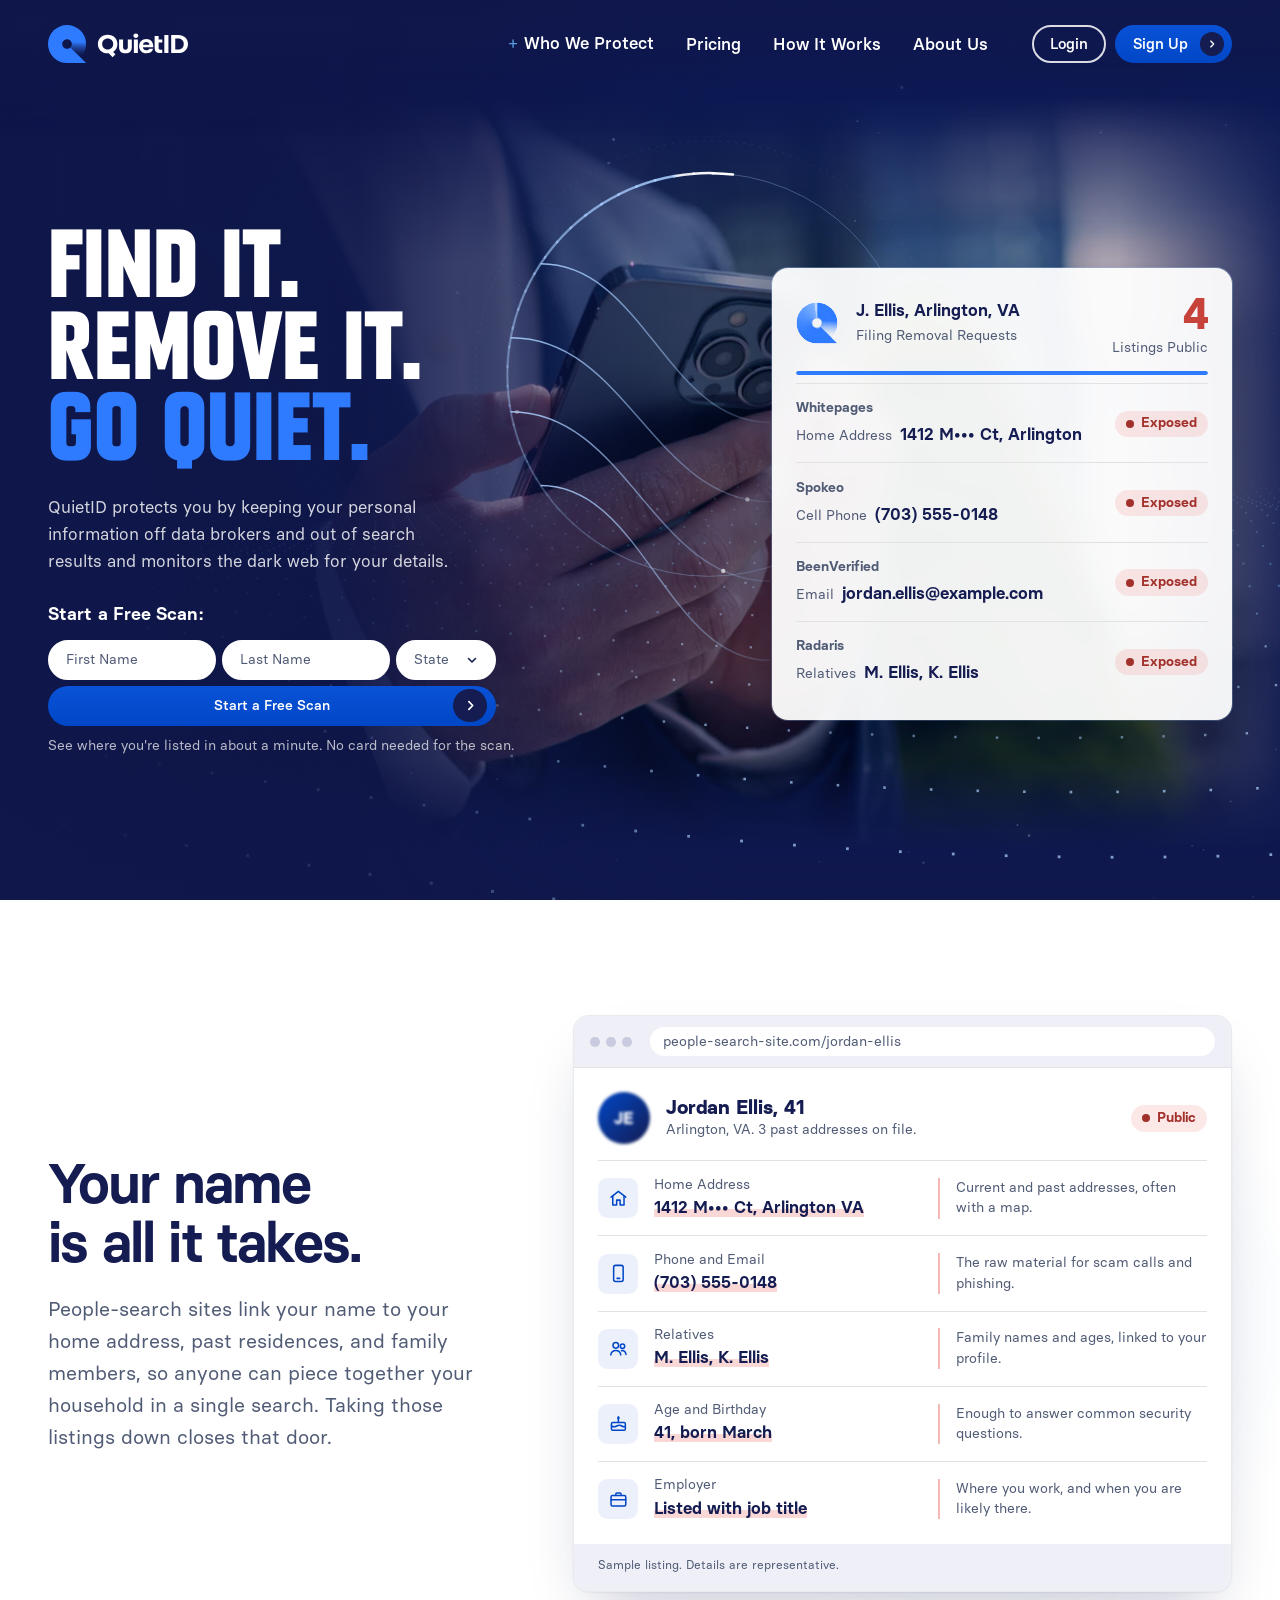
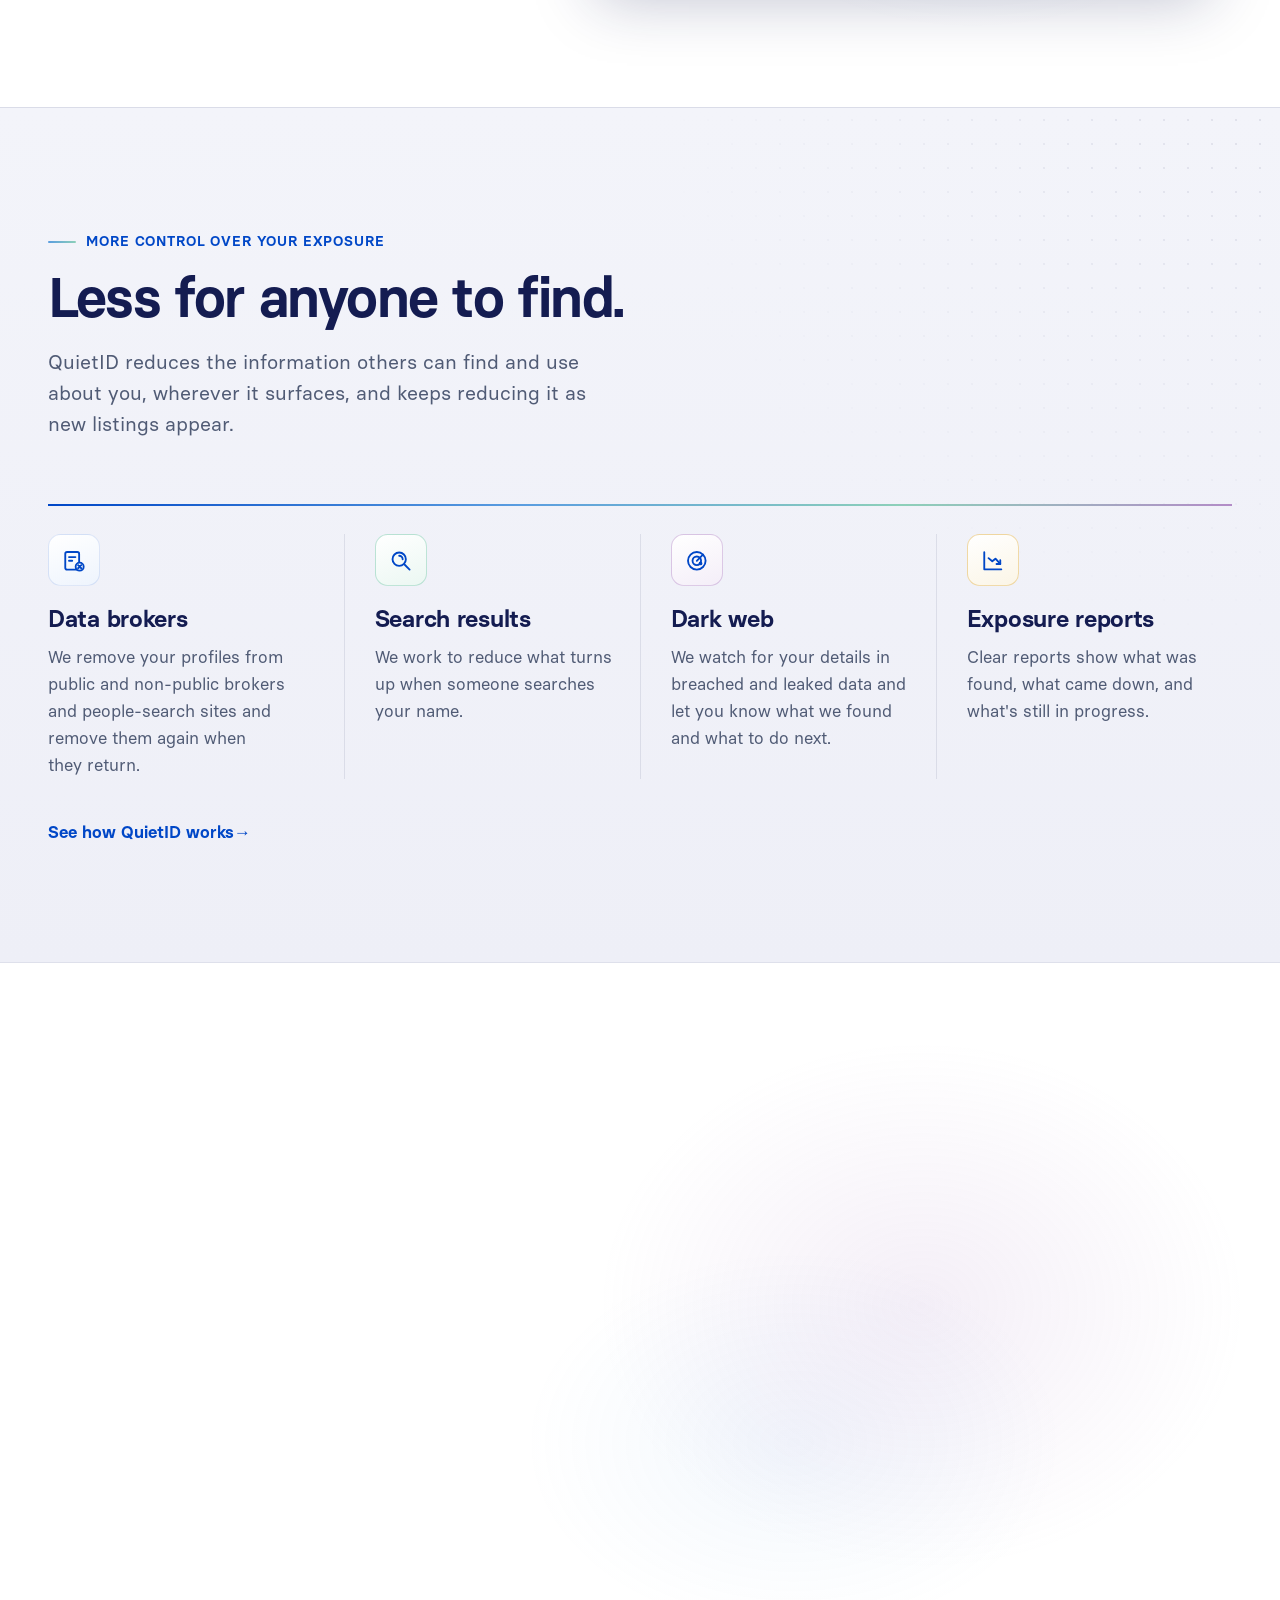
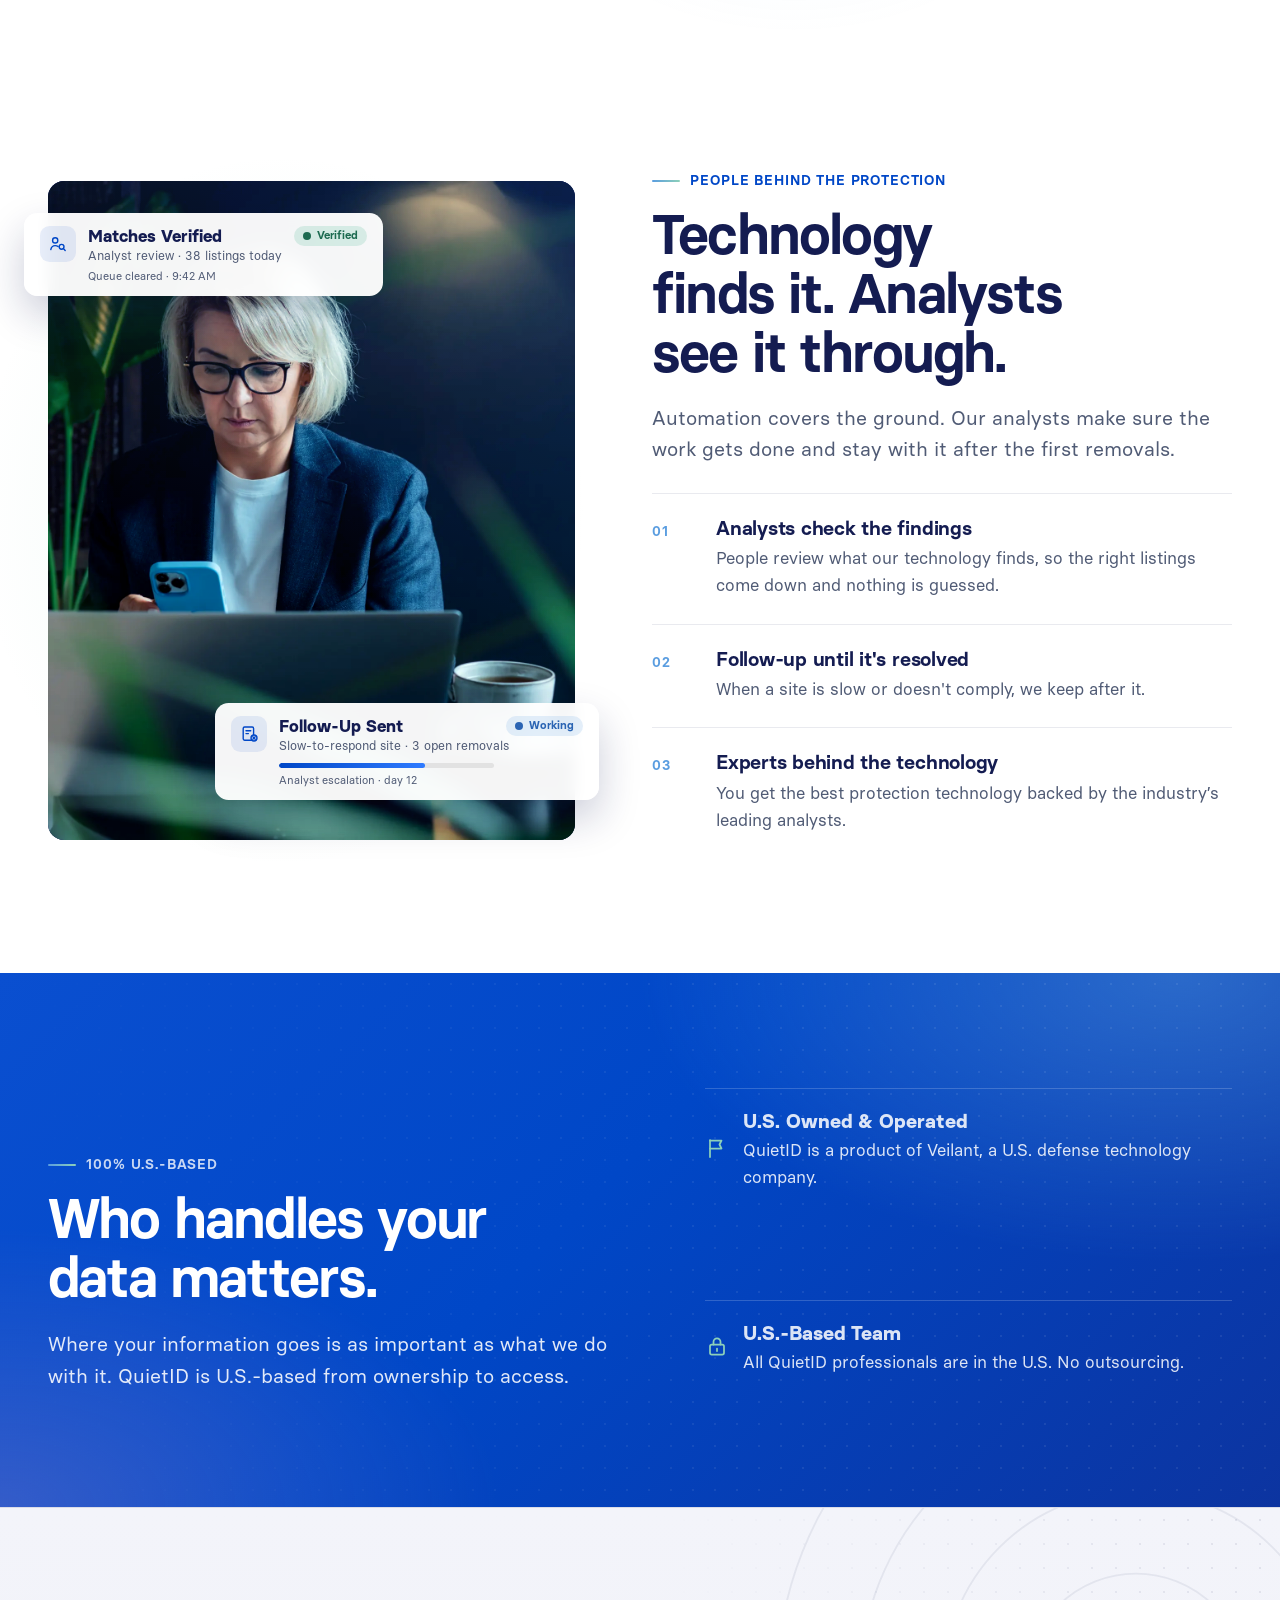
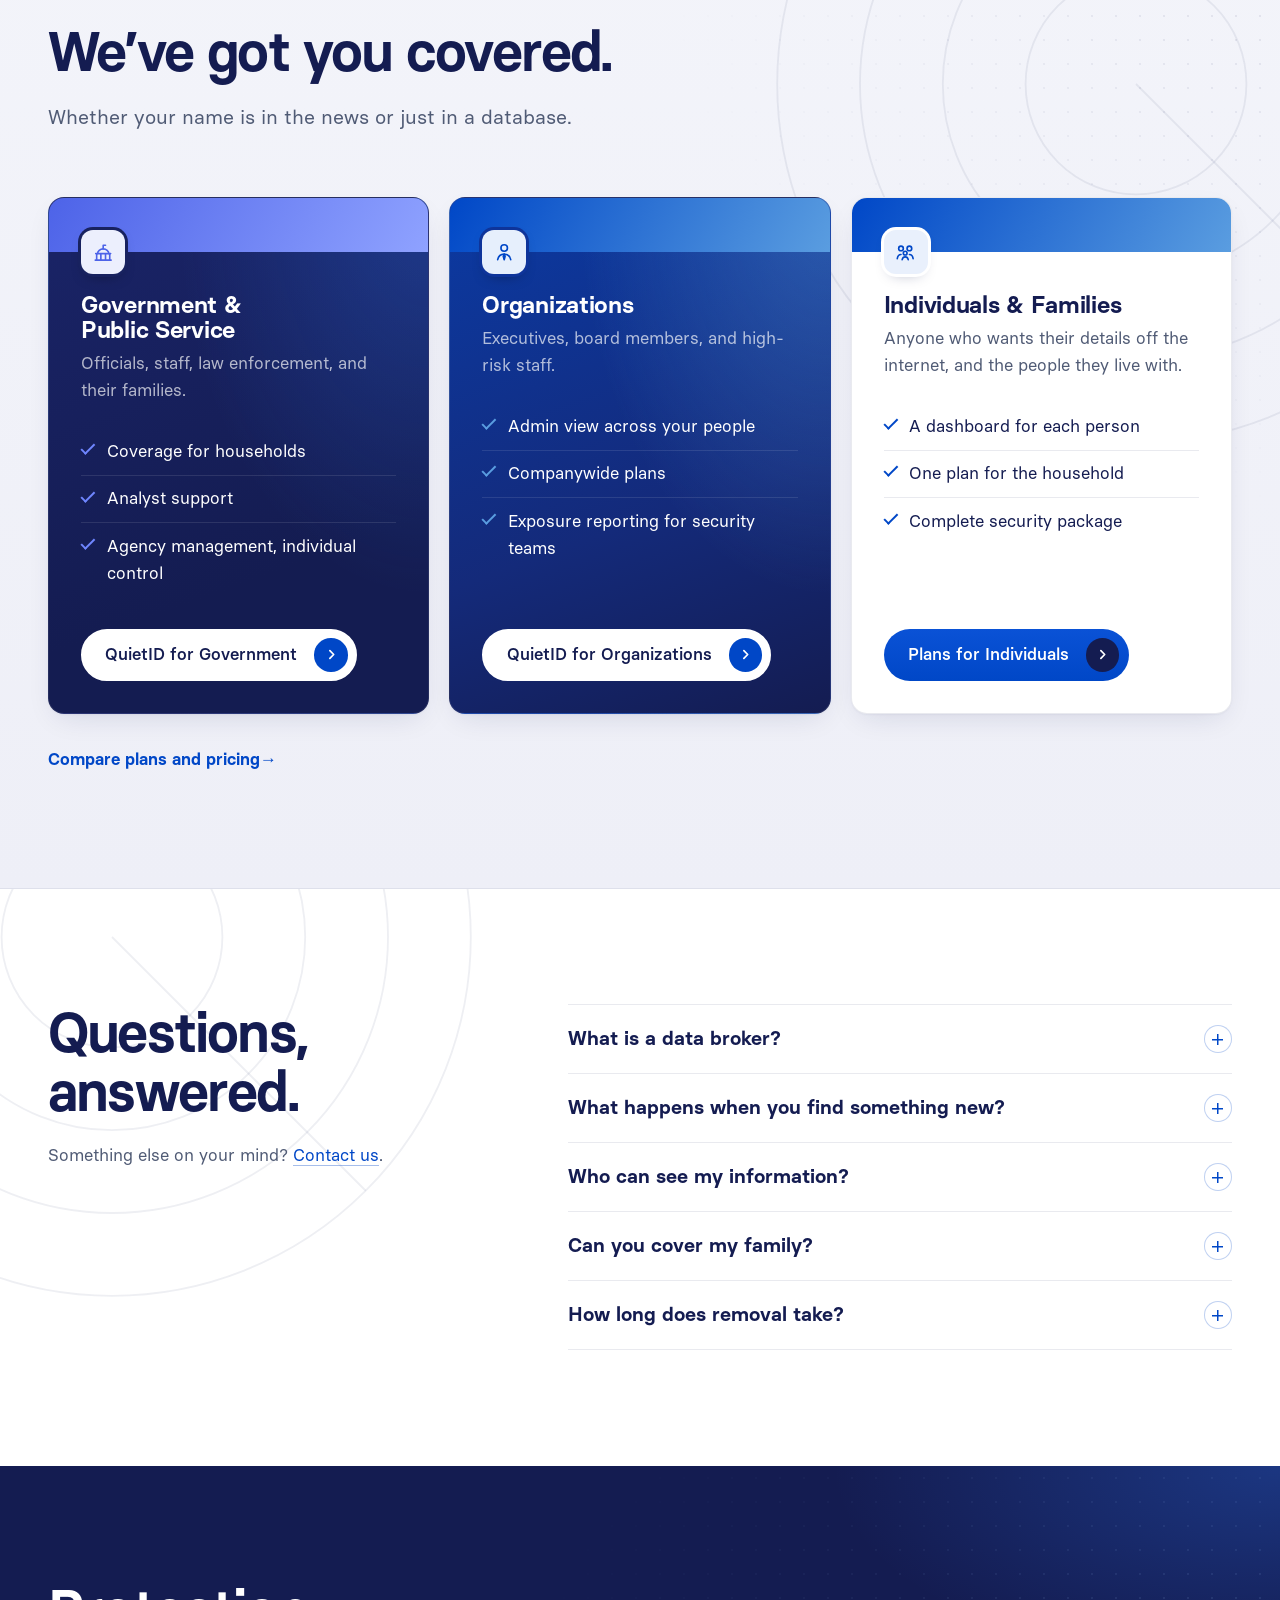
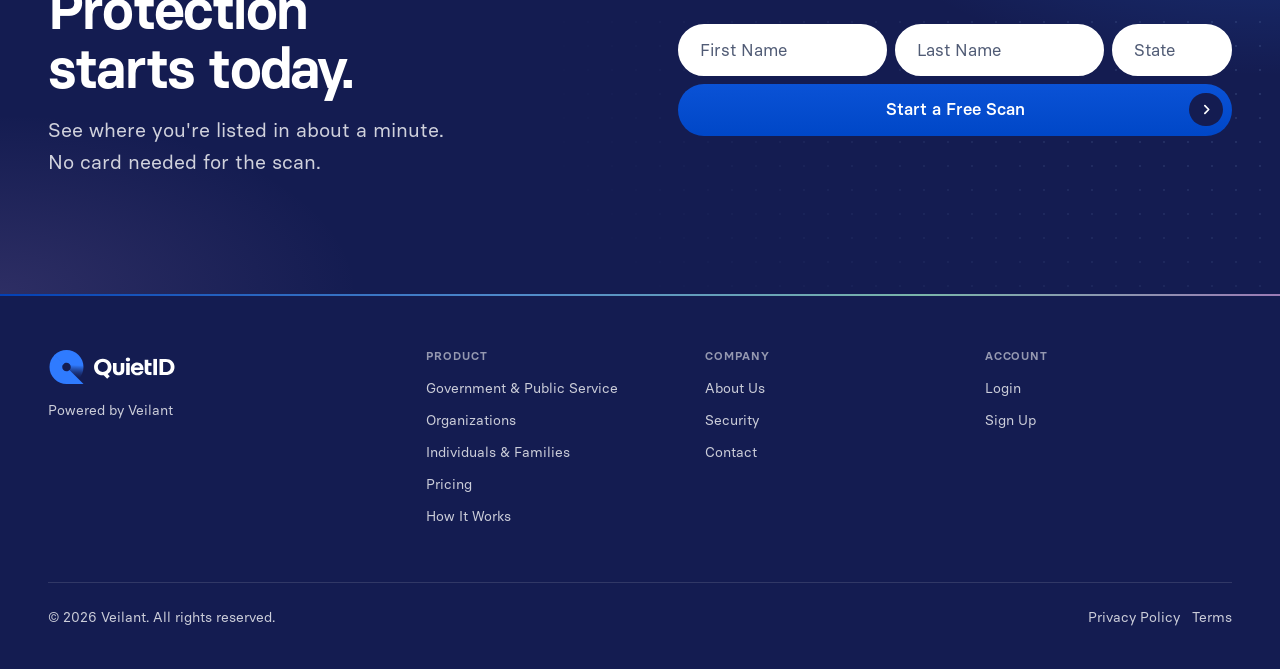
==== index.html @ d636c42d "Mask sample street address so it can't match a real one Co-Authored-By: Claude Opus 5.5 <noreply@ant" ====
<!doctype html>
<html lang="en">
<head>
  <meta charset="utf-8">
  <script>document.documentElement.classList.add("qid-js")</script>
  <meta name="viewport" content="width=device-width, initial-scale=1">
  <title>QuietID — Find it. Remove it. Go quiet.</title>
  <meta name="description" content="QuietID protects government, high-risk personnel, individuals, and families: automated technology supported by human analysts removes personal data from brokers and search results and monitors the dark web. 100% U.S.-based data, personnel, and ownership, built by Veilant.">
  <link rel="icon" href="assets/img/favicon.ico" sizes="any">
  <link rel="icon" href="assets/img/favicon.svg" type="image/svg+xml">
  <link rel="apple-touch-icon" href="assets/img/apple-touch-icon.png">
  <link rel="manifest" href="site.webmanifest">
  <link rel="stylesheet" href="assets/css/quietid.css">
</head>
<body>
<a class="qid-skip" href="#main">Skip to content</a>
<svg xmlns="http://www.w3.org/2000/svg" style="display:none"><symbol id="i-home" viewBox="0 0 24 24" fill="none" stroke="currentColor" stroke-width="1.75" stroke-linecap="round" stroke-linejoin="round"><path d="M3.5 10.5 12 4l8.5 6.5"/><path d="M5.5 9v10.5h4.5v-5.5h4v5.5h4.5V9"/></symbol><symbol id="i-phone" viewBox="0 0 24 24" fill="none" stroke="currentColor" stroke-width="1.75" stroke-linecap="round" stroke-linejoin="round"><rect x="6.5" y="2.75" width="11" height="18.5" rx="2.25"/><path d="M10.5 17.75h3"/></symbol><symbol id="i-people" viewBox="0 0 24 24" fill="none" stroke="currentColor" stroke-width="1.75" stroke-linecap="round" stroke-linejoin="round"><circle cx="9" cy="8.5" r="3.25"/><path d="M3.25 19.5c.6-3.3 2.9-5 5.75-5s5.15 1.7 5.75 5"/><circle cx="16.75" cy="9.5" r="2.5"/><path d="M15.5 14.6c2.6-.3 4.6 1.2 5.25 4.4"/></symbol><symbol id="i-cake" viewBox="0 0 24 24" fill="none" stroke="currentColor" stroke-width="1.75" stroke-linecap="round" stroke-linejoin="round"><rect x="4" y="11" width="16" height="9" rx="1.5"/><path d="M4 15c2 1.3 4 1.3 6 0s4-1.3 6 0 3 1 4 .5"/><path d="M12 11V8"/><path d="M12 4.5c.9.9.9 2 0 2.9-.9-.9-.9-2 0-2.9Z"/></symbol><symbol id="i-brief" viewBox="0 0 24 24" fill="none" stroke="currentColor" stroke-width="1.75" stroke-linecap="round" stroke-linejoin="round"><rect x="3.5" y="7.5" width="17" height="12" rx="1.75"/><path d="M9 7.5V5.75c0-.7.55-1.25 1.25-1.25h3.5c.7 0 1.25.55 1.25 1.25V7.5"/><path d="M3.5 12.5h17"/></symbol><symbol id="i-find" viewBox="0 0 24 24" fill="none" stroke="currentColor" stroke-width="1.75" stroke-linecap="round" stroke-linejoin="round"><circle cx="10.5" cy="10.5" r="6.25"/><path d="m15.25 15.25 5 5"/><path d="M10.5 7.25a3.25 3.25 0 0 1 3.25 3.25"/></symbol><symbol id="i-remove" viewBox="0 0 24 24" fill="none" stroke="currentColor" stroke-width="1.75" stroke-linecap="round" stroke-linejoin="round"><rect x="4" y="3.75" width="13" height="16.5" rx="1.75"/><path d="M7.5 8.5h6M7.5 12h3"/><circle cx="17.5" cy="17.5" r="3.75" fill="var(--qid-icon-bg, #fff)"/><path d="m16 16 3 3m0-3-3 3"/></symbol><symbol id="i-monitor" viewBox="0 0 24 24" fill="none" stroke="currentColor" stroke-width="1.75" stroke-linecap="round" stroke-linejoin="round"><path d="M2.75 12S6 5.75 12 5.75 21.25 12 21.25 12 18 18.25 12 18.25 2.75 12 2.75 12Z"/><circle cx="12" cy="12" r="3"/></symbol><symbol id="i-report" viewBox="0 0 24 24" fill="none" stroke="currentColor" stroke-width="1.75" stroke-linecap="round" stroke-linejoin="round"><path d="M4 4v16h16"/><path d="M8 9.5l3.5 3 3-2.5 4.5 5"/><path d="M15.5 15h3.5v-3.5"/></symbol><symbol id="i-exec" viewBox="0 0 24 24" fill="none" stroke="currentColor" stroke-width="1.75" stroke-linecap="round" stroke-linejoin="round"><circle cx="12" cy="7.5" r="3.5"/><path d="M5 20c.8-4 3.6-6 7-6s6.2 2 7 6"/><path d="m12 14 1 2.5-1 3.5-1-3.5z"/></symbol><symbol id="i-shield" viewBox="0 0 24 24" fill="none" stroke="currentColor" stroke-width="1.75" stroke-linecap="round" stroke-linejoin="round"><path d="M12 3.25 19 6v5.25c0 4.4-2.9 8-7 9.5-4.1-1.5-7-5.1-7-9.5V6z"/><path d="m9 12 2.25 2.25L15.25 10"/></symbol><symbol id="i-family" viewBox="0 0 24 24" fill="none" stroke="currentColor" stroke-width="1.75" stroke-linecap="round" stroke-linejoin="round"><circle cx="7.5" cy="8" r="2.5"/><circle cx="16.5" cy="8" r="2.5"/><circle cx="12" cy="13" r="2"/><path d="M3.5 19c.4-2.8 1.9-4.5 4-4.5M20.5 19c-.4-2.8-1.9-4.5-4-4.5M8.75 20c.4-1.9 1.6-3 3.25-3s2.85 1.1 3.25 3"/></symbol><symbol id="i-radar" viewBox="0 0 24 24" fill="none" stroke="currentColor" stroke-width="1.75" stroke-linecap="round" stroke-linejoin="round"><circle cx="12" cy="12" r="8.25"/><circle cx="12" cy="12" r="4"/><path d="M12 12 17.8 6.2"/><circle cx="15.5" cy="14.5" r=".9" fill="currentColor"/></symbol><symbol id="i-lock" viewBox="0 0 24 24" fill="none" stroke="currentColor" stroke-width="1.75" stroke-linecap="round" stroke-linejoin="round"><rect x="5" y="10.5" width="14" height="10" rx="1.75"/><path d="M8.5 10.5V7.75a3.5 3.5 0 0 1 7 0v2.75"/><path d="M12 14.5v2.5"/></symbol><symbol id="i-building" viewBox="0 0 24 24" fill="none" stroke="currentColor" stroke-width="1.75" stroke-linecap="round" stroke-linejoin="round"><path d="M4.5 20.5V5.25c0-.7.55-1.25 1.25-1.25h7.5c.7 0 1.25.55 1.25 1.25V20.5"/><path d="M14.5 9.5h3.75c.7 0 1.25.55 1.25 1.25v9.75"/><path d="M3 20.5h18M8 8h3M8 11.5h3M8 15h3"/></symbol><symbol id="i-flag" viewBox="0 0 24 24" fill="none" stroke="currentColor" stroke-width="1.75" stroke-linecap="round" stroke-linejoin="round"><path d="M5 21V4"/><path d="M5 4.5h11.5l-2 4 2 4H5"/></symbol><symbol id="i-capitol" viewBox="0 0 24 24" fill="none" stroke="currentColor" stroke-width="1.75" stroke-linecap="round" stroke-linejoin="round"><path d="M3.5 20.5h17M5 20.5v-7M9.5 20.5v-7M14.5 20.5v-7M19 20.5v-7M4 13.5h16"/><path d="M6 13.5a6 5 0 0 1 12 0"/><path d="M12 8.5V4.5M12 4.5h2.5"/></symbol><symbol id="i-analyst" viewBox="0 0 24 24" fill="none" stroke="currentColor" stroke-width="1.75" stroke-linecap="round" stroke-linejoin="round"><circle cx="9" cy="8" r="3.25"/><path d="M3.5 19.5c.6-3.3 2.8-5 5.5-5 1.4 0 2.6.4 3.6 1.2"/><circle cx="17" cy="16" r="3"/><path d="m19.2 18.2 2.3 2.3"/></symbol></svg>

<header class="qid-header qid-header--overlay" data-menu="closed">
  <div class="qid-wrap qid-header__bar">
    <a class="qid-header__logo" href="index.html" aria-label="QuietID home">
      <img src="assets/img/QuietID_Logo_BlueWhite_Web.svg" alt="QuietID" width="136" height="37">
    </a>
    <button class="qid-menu-toggle" type="button" aria-expanded="false" aria-controls="qid-nav">
      <span></span><span></span><span></span><span class="qid-visually-hidden">Menu</span>
    </button>
    <nav class="qid-nav" id="qid-nav" aria-label="Main">
      <div class="qid-nav__group" data-open="false">
        <button class="qid-nav__parent" type="button" aria-expanded="false" aria-controls="qid-plans-menu">Who We Protect</button>
        <ul class="qid-nav__menu" id="qid-plans-menu">
          <li><a href="government.html">Government &amp; Public Service</a></li>
          <li><a href="plans-enterprise.html">Organizations</a></li>
          <li><a href="plans-individuals.html">Individuals &amp; Families</a></li>
        </ul>
      </div>
      <a href="pricing.html">Pricing</a>
      <a href="how-it-works.html">How It Works</a>
      <a href="about.html">About Us</a>
    </nav>
    <div class="qid-header__actions">
      <a class="qid-btn qid-btn--ghost" href="login.html">Login</a>
      <a class="qid-btn qid-btn--primary" href="pricing.html">Sign Up</a>
    </div>
  </div>
</header>

<main id="main">

  <!-- HERO -->
  <section class="qid-hero qid-hero--video" aria-labelledby="hero-title">
    <div class="qid-hero__media" aria-hidden="true">
      <video data-hero-video autoplay muted playsinline preload="auto" poster="assets/video/hero-man-poster.jpg">
        <source src="assets/video/hero-man.webm" type="video/webm">
        <source src="assets/video/hero-man.mp4" type="video/mp4">
      </video>
    </div>
    <svg class="qid-hero__beam" data-hero-beam aria-hidden="true" focusable="false">
      <defs>
        <linearGradient id="qid-link-grad" gradientUnits="objectBoundingBox" x1="0" y1="0" x2="1" y2="0">
          <stop offset="0" stop-color="#a9cfff" stop-opacity=".9"/>
          <stop offset="1" stop-color="#a9cfff" stop-opacity=".15"/>
        </linearGradient>
      </defs>
      <g data-beam-links></g>
      <circle class="qid-orbit__track" data-orbit-track r="0"/>
      <circle class="qid-orbit__track qid-orbit__track--outer" data-orbit-outer r="0"/>
      <g data-orbit-arc></g>
      <g data-beam-packets></g>
    </svg>
    <div class="qid-wrap qid-hero__grid">
      <div class="qid-hero__copy">
        <h1 id="hero-title"><span>Find it.</span> <span>Remove it.</span> <span class="qid-hero__quiet">Go quiet.</span></h1>
        <p class="qid-hero__lede">QuietID protects you by keeping your personal information off data brokers and out of search results and monitors the dark web for your&nbsp;details.</p>

        <form class="qid-scan" action="signup.html" method="get" aria-labelledby="hero-scan-label">
          <p class="qid-scan__label" id="hero-scan-label">Start a Free Scan:</p>
          <div class="qid-scan__fields">
            <label><span class="qid-visually-hidden">First Name</span><input name="first" autocomplete="given-name" placeholder="First Name" required></label>
            <label><span class="qid-visually-hidden">Last Name</span><input name="last" autocomplete="family-name" placeholder="Last Name" required></label>
            <label><span class="qid-visually-hidden">State</span>
              <select name="state" autocomplete="address-level1" required>
                <option value="">State</option>
                <option>AL</option><option>AK</option><option>AZ</option><option>AR</option><option>CA</option><option>CO</option><option>CT</option><option>DC</option><option>DE</option><option>FL</option><option>GA</option><option>HI</option><option>ID</option><option>IL</option><option>IN</option><option>IA</option><option>KS</option><option>KY</option><option>LA</option><option>ME</option><option>MD</option><option>MA</option><option>MI</option><option>MN</option><option>MS</option><option>MO</option><option>MT</option><option>NE</option><option>NV</option><option>NH</option><option>NJ</option><option>NM</option><option>NY</option><option>NC</option><option>ND</option><option>OH</option><option>OK</option><option>OR</option><option>PA</option><option>RI</option><option>SC</option><option>SD</option><option>TN</option><option>TX</option><option>UT</option><option>VT</option><option>VA</option><option>WA</option><option>WV</option><option>WI</option><option>WY</option>
              </select>
            </label>
          </div>
          <button class="qid-btn qid-btn--primary qid-btn--block" type="submit">Start a Free Scan</button>
          <p class="qid-scan__note">See where you're listed in about a minute. No card needed for the scan.</p>
        </form>
      </div>

      <div class="qid-hero__side">
      <div class="qid-exposure" data-phase="idle" aria-label="Example: QuietID scanning for one person's listings and removing them">
        <div class="qid-exposure__head">
          <svg class="qid-exposure__radar" xmlns="http://www.w3.org/2000/svg" viewBox="0 0 104.85 104.85" aria-hidden="true" focusable="false">
  <style>
    .qr-sweep { transform-box: fill-box; transform-origin: center; animation: qr-spin 3.2s linear infinite; }
    .qr-blip { opacity: 0; transform-box: fill-box; transform-origin: center; animation: qr-blip 3.2s ease-out infinite; }
    .qr-ping { transform-box: fill-box; transform-origin: center; animation: qr-ping 3.2s ease-out infinite; }
    .qr-ping--2 { animation-delay: 1.60s; }
    @keyframes qr-spin { to { transform: rotate(360deg); } }
    @keyframes qr-blip { 0% { opacity: 1; transform: scale(1.5); } 12% { opacity: 1; transform: scale(1); } 70%, 100% { opacity: 0; transform: scale(1); } }
    @keyframes qr-ping { 0% { transform: scale(1); opacity: .55; } 100% { transform: scale(4.6); opacity: 0; } }
    @media (prefers-reduced-motion: reduce) { .qr-sweep, .qr-blip, .qr-ping { animation: none; } .qr-blip { opacity: 1; } .qr-ping { opacity: 0; } }
  </style>
  <defs><linearGradient id="qr-grad" x1="43.7574978" y1="31.3199272" x2="42.1474878" y2="64.3251322" gradientUnits="userSpaceOnUse">
      <stop offset=".0622233" stop-color="#2f7bff"/>
      <stop offset=".1995101" stop-color="#2f7bff" stop-opacity=".7674224"/>
      <stop offset=".3844344" stop-color="#2f7bff" stop-opacity=".4945914"/>
      <stop offset=".5622531" stop-color="#2f7bff" stop-opacity=".2796717"/>
      <stop offset=".7286882" stop-color="#2f7bff" stop-opacity=".1256619"/>
      <stop offset=".879256" stop-color="#2f7bff" stop-opacity=".0324481"/>
      <stop offset="1" stop-color="#2f7bff" stop-opacity="0"/>
    </linearGradient><clipPath id="qr-clip"><path d="M65.5932587,11.2540327C50.5878818-3.7513442,26.2593558-3.7513442,11.2540327,11.2540327l20.3231571,20.3231571c1.7521636-1.7521636,4.1727421-2.8359122,6.8464559-2.8359122,5.3474275,0,9.6823681,4.3349406,9.6823681,9.6823681,0,2.6737138-1.0838025,5.0942384-2.8359661,6.846402l20.323211,20.323211c15.005377-15.005377,15.005377-39.333849,0-54.339226Z"/><path d="M45.2700477,45.2700477c-1.7521636,1.7521636-4.1726882,2.8359122-6.846402,2.8359122-5.3474275,0-9.6823681-4.3349406-9.6823681-9.6823142,0-2.6737138,1.0837486-5.0942923,2.8359122-6.8464559L11.2540327,11.2540327c-15.005377,15.005377-15.005377,39.333849,0,54.339226,7.5026885,7.5026885,17.3361507,11.2540058,27.169613,11.2540058h38.4235649l-31.5771629-31.5772168Z"/></clipPath></defs>
  <g transform="translate(14 14)">
  <circle class="qr-ping" cx="38.4236323" cy="38.4236323" r="9.6823681" fill="none" stroke="#2f7bff" stroke-width=".7"/>
  <circle class="qr-ping qr-ping--2" cx="38.4236323" cy="38.4236323" r="9.6823681" fill="none" stroke="#2f7bff" stroke-width=".7"/>
  <g clip-path="url(#qr-clip)">
    <line x1="8" y1="8" x2="34" y2="34" stroke="#2f7bff" stroke-width="3"/>
    <path d="M65.5932587,11.2540327C50.5878818-3.7513442,26.2593558-3.7513442,11.2540327,11.2540327l20.3231571,20.3231571c1.7521636-1.7521636,4.1727421-2.8359122,6.8464559-2.8359122,5.3474275,0,9.6823681,4.3349406,9.6823681,9.6823681,0,2.6737138-1.0838025,5.0942384-2.8359661,6.846402l20.323211,20.323211c15.005377-15.005377,15.005377-39.333849,0-54.339226Z" fill="url(#qr-grad)"/>
    <path d="M45.2700477,45.2700477c-1.7521636,1.7521636-4.1726882,2.8359122-6.846402,2.8359122-5.3474275,0-9.6823681-4.3349406-9.6823681-9.6823142,0-2.6737138,1.0837486-5.0942923,2.8359122-6.8464559L11.2540327,11.2540327c-15.005377,15.005377-15.005377,39.333849,0,54.339226,7.5026885,7.5026885,17.3361507,11.2540058,27.169613,11.2540058h38.4235649l-31.5771629-31.5772168Z" fill="#2f7bff"/>
    <circle cx="38.4236323" cy="38.4236323" r="24.05" fill="none" stroke="#a9cfff" stroke-opacity=".3" stroke-width=".35"/>
    <g class="qr-sweep"><circle cx="38.4236323" cy="38.4236323" r="61.48" fill="none"/><path d="M38.4236323 38.4236323L33.96 -22.89L38.85 -23.05Z" fill="#ffffff" fill-opacity="0.750"/><path d="M38.4236323 38.4236323L29.51 -22.41L34.38 -22.92Z" fill="#ffffff" fill-opacity="0.713"/><path d="M38.4236323 38.4236323L25.12 -21.60L29.94 -22.47Z" fill="#a9cfff" fill-opacity="0.677"/><path d="M38.4236323 38.4236323L20.79 -20.47L25.54 -21.69Z" fill="#a9cfff" fill-opacity="0.641"/><path d="M38.4236323 38.4236323L16.56 -19.03L21.20 -20.59Z" fill="#a9cfff" fill-opacity="0.607"/><path d="M38.4236323 38.4236323L12.44 -17.29L16.96 -19.19Z" fill="#a9cfff" fill-opacity="0.573"/><path d="M38.4236323 38.4236323L8.46 -15.26L12.83 -17.47Z" fill="#a9cfff" fill-opacity="0.540"/><path d="M38.4236323 38.4236323L4.64 -12.94L8.84 -15.47Z" fill="#a9cfff" fill-opacity="0.508"/><path d="M38.4236323 38.4236323L1.00 -10.35L5.00 -13.17Z" fill="#a9cfff" fill-opacity="0.477"/><path d="M38.4236323 38.4236323L-2.45 -7.50L1.34 -10.61Z" fill="#a9cfff" fill-opacity="0.447"/><path d="M38.4236323 38.4236323L-5.68 -4.41L-2.12 -7.79Z" fill="#a9cfff" fill-opacity="0.418"/><path d="M38.4236323 38.4236323L-8.67 -1.09L-5.38 -4.72Z" fill="#a9cfff" fill-opacity="0.389"/><path d="M38.4236323 38.4236323L-11.42 2.43L-8.39 -1.42Z" fill="#a9cfff" fill-opacity="0.361"/><path d="M38.4236323 38.4236323L-13.90 6.15L-11.17 2.09Z" fill="#a9cfff" fill-opacity="0.335"/><path d="M38.4236323 38.4236323L-16.11 10.04L-13.67 5.78Z" fill="#a9cfff" fill-opacity="0.309"/><path d="M38.4236323 38.4236323L-18.03 14.07L-15.91 9.66Z" fill="#a9cfff" fill-opacity="0.284"/><path d="M38.4236323 38.4236323L-19.65 18.24L-17.85 13.68Z" fill="#a9cfff" fill-opacity="0.260"/><path d="M38.4236323 38.4236323L-20.96 22.51L-19.50 17.83Z" fill="#a9cfff" fill-opacity="0.237"/><path d="M38.4236323 38.4236323L-21.96 26.87L-20.85 22.10Z" fill="#a9cfff" fill-opacity="0.215"/><path d="M38.4236323 38.4236323L-22.64 31.29L-21.88 26.45Z" fill="#a9cfff" fill-opacity="0.194"/><path d="M38.4236323 38.4236323L-23.00 35.74L-22.59 30.86Z" fill="#a9cfff" fill-opacity="0.174"/><path d="M38.4236323 38.4236323L-23.03 40.21L-22.98 35.31Z" fill="#a9cfff" fill-opacity="0.155"/><path d="M38.4236323 38.4236323L-22.74 44.67L-23.04 39.78Z" fill="#a9cfff" fill-opacity="0.137"/><path d="M38.4236323 38.4236323L-22.12 49.10L-22.78 44.24Z" fill="#a9cfff" fill-opacity="0.120"/><path d="M38.4236323 38.4236323L-21.18 53.47L-22.19 48.68Z" fill="#a9cfff" fill-opacity="0.104"/><path d="M38.4236323 38.4236323L-19.93 57.76L-21.29 53.05Z" fill="#a9cfff" fill-opacity="0.089"/><path d="M38.4236323 38.4236323L-18.37 61.95L-20.07 57.35Z" fill="#a9cfff" fill-opacity="0.075"/><path d="M38.4236323 38.4236323L-16.51 66.01L-18.54 61.55Z" fill="#a9cfff" fill-opacity="0.062"/><path d="M38.4236323 38.4236323L-14.37 69.93L-16.71 65.63Z" fill="#a9cfff" fill-opacity="0.050"/><path d="M38.4236323 38.4236323L-11.94 73.69L-14.58 69.56Z" fill="#a9cfff" fill-opacity="0.039"/><path d="M38.4236323 38.4236323L-9.24 77.25L-12.18 73.33Z" fill="#a9cfff" fill-opacity="0.030"/><path d="M38.4236323 38.4236323L-6.29 80.61L-9.51 76.92Z" fill="#a9cfff" fill-opacity="0.021"/><path d="M38.4236323 38.4236323L-3.11 83.75L-6.59 80.30Z" fill="#a9cfff" fill-opacity="0.014"/><path d="M38.4236323 38.4236323L0.29 86.65L-3.43 83.46Z" fill="#a9cfff" fill-opacity="0.009"/><path d="M38.4236323 38.4236323L3.90 89.29L-0.04 86.38Z" fill="#a9cfff" fill-opacity="0.004"/><path d="M38.4236323 38.4236323L7.68 91.66L3.54 89.05Z" fill="#a9cfff" fill-opacity="0.001"/><line x1="38.4236323" y1="38.4236323" x2="38.42" y2="-23.05" stroke="#a9cfff" stroke-width="1.1"/></g>
    <g class="qr-blip" style="animation-delay:0.44s"><circle cx="56.81" cy="23.00" r="1.9" fill="#a9cfff"/><circle cx="56.81" cy="23.00" r="4" fill="none" stroke="#a9cfff" stroke-width=".6"/></g><g class="qr-blip" style="animation-delay:1.02s"><circle cx="65.61" cy="51.10" r="1.9" fill="#a9cfff"/><circle cx="65.61" cy="51.10" r="4" fill="none" stroke="#a9cfff" stroke-width=".6"/></g><g class="qr-blip" style="animation-delay:1.64s"><circle cx="36.85" cy="56.36" r="1.9" fill="#a9cfff"/><circle cx="36.85" cy="56.36" r="4" fill="none" stroke="#a9cfff" stroke-width=".6"/></g><g class="qr-blip" style="animation-delay:2.13s"><circle cx="15.04" cy="51.92" r="1.9" fill="#a9cfff"/><circle cx="15.04" cy="51.92" r="4" fill="none" stroke="#a9cfff" stroke-width=".6"/></g><g class="qr-blip" style="animation-delay:2.62s"><circle cx="9.42" cy="24.90" r="1.9" fill="#a9cfff"/><circle cx="9.42" cy="24.90" r="4" fill="none" stroke="#a9cfff" stroke-width=".6"/></g><g class="qr-blip" style="animation-delay:3.02s"><circle cx="31.24" cy="18.69" r="1.9" fill="#a9cfff"/><circle cx="31.24" cy="18.69" r="4" fill="none" stroke="#a9cfff" stroke-width=".6"/></g>
  </g>
  </g>
</svg>
          <div class="qid-exposure__who">
            <p class="qid-exposure__name">J. Ellis, Arlington, VA</p>
            <p class="qid-exposure__status" aria-live="polite" data-status>Ready to Scan</p>
          </div>
          <p class="qid-exposure__count"><strong data-count>0</strong><span>Listings Public</span></p>
        </div>
        <div class="qid-exposure__progress" aria-hidden="true"><i data-progress></i></div>
        <div class="qid-exposure__window">
        <ul class="qid-exposure__list">
          <li class="qid-row"><span class="qid-row__site">Whitepages</span><span class="qid-row__data"><small>Home Address</small><span data-redact>1412 M&bull;&bull;&bull; Ct, Arlington</span></span><span class="qid-row__status"><span class="qid-chip qid-chip--exposed">Exposed</span></span></li>
          <li class="qid-row"><span class="qid-row__site">Spokeo</span><span class="qid-row__data"><small>Cell Phone</small><span data-redact>(703) 555-0148</span></span><span class="qid-row__status"><span class="qid-chip qid-chip--exposed">Exposed</span></span></li>
          <li class="qid-row"><span class="qid-row__site">BeenVerified</span><span class="qid-row__data"><small>Email</small><span data-redact>jordan.ellis@example.com</span></span><span class="qid-row__status"><span class="qid-chip qid-chip--exposed">Exposed</span></span></li>
          <li class="qid-row"><span class="qid-row__site">Radaris</span><span class="qid-row__data"><small>Relatives</small><span data-redact>M. Ellis, K. Ellis</span></span><span class="qid-row__status"><span class="qid-chip qid-chip--exposed">Exposed</span></span></li>
        </ul>
        </div>
      </div>
      </div>
    </div>
  </section>

  <!-- WHAT'S OUT THERE -->
  <section class="qid-section" aria-labelledby="exposed-title">
    <div class="qid-wrap qid-exposed">
      <div class="qid-exposed__intro">
        <h2 id="exposed-title">Your name is all it takes.</h2>
        <p>People-search sites link your name to your home address, past residences, and family members, so anyone can piece together your household in a single search. Taking those listings down closes that door.</p>
      </div>
      <figure class="qid-record" aria-label="Example of a people-search listing">
        <div class="qid-record__bar"><span></span><span></span><span></span><p>people-search-site.com/jordan-ellis</p></div>
        <div class="qid-record__top">
          <div class="qid-record__avatar" aria-hidden="true">JE</div>
          <div><p class="qid-record__name">Jordan Ellis, 41</p><p class="qid-record__meta">Arlington, VA. 3 past addresses on file.</p></div>
          <span class="qid-chip qid-chip--exposed">Public</span>
        </div>
        <ul class="qid-record__rows">
          <li class="qid-record__row">
            <span class="qid-record__icon"><svg class="qid-icon" aria-hidden="true"><use href="#i-home"/></svg></span>
            <span class="qid-record__field"><span class="qid-record__label">Home Address</span><span class="qid-record__value">1412 M&bull;&bull;&bull; Ct, Arlington VA</span></span>
            <span class="qid-record__risk">Current and past addresses, often with a map.</span>
          </li>
          <li class="qid-record__row">
            <span class="qid-record__icon"><svg class="qid-icon" aria-hidden="true"><use href="#i-phone"/></svg></span>
            <span class="qid-record__field"><span class="qid-record__label">Phone and Email</span><span class="qid-record__value">(703) 555-0148</span></span>
            <span class="qid-record__risk">The raw material for scam calls and phishing.</span>
          </li>
          <li class="qid-record__row">
            <span class="qid-record__icon"><svg class="qid-icon" aria-hidden="true"><use href="#i-people"/></svg></span>
            <span class="qid-record__field"><span class="qid-record__label">Relatives</span><span class="qid-record__value">M. Ellis, K. Ellis</span></span>
            <span class="qid-record__risk">Family names and ages, linked to your profile.</span>
          </li>
          <li class="qid-record__row">
            <span class="qid-record__icon"><svg class="qid-icon" aria-hidden="true"><use href="#i-cake"/></svg></span>
            <span class="qid-record__field"><span class="qid-record__label">Age and Birthday</span><span class="qid-record__value">41, born March</span></span>
            <span class="qid-record__risk">Enough to answer common security questions.</span>
          </li>
          <li class="qid-record__row">
            <span class="qid-record__icon"><svg class="qid-icon" aria-hidden="true"><use href="#i-brief"/></svg></span>
            <span class="qid-record__field"><span class="qid-record__label">Employer</span><span class="qid-record__value">Listed with job title</span></span>
            <span class="qid-record__risk">Where you work, and when you are likely there.</span>
          </li>
        </ul>
        <figcaption>Sample listing. Details are representative.</figcaption>
      </figure>
    </div>
  </section>

  <!-- THEME 1: MORE CONTROL -->
  <section class="qid-section qid-section--gray" aria-labelledby="steps-title">
    <div class="qid-wrap">
      <div class="qid-section__head">
        <p class="qid-kicker">More control over your exposure</p>
        <h2 id="steps-title">Less for anyone to find.</h2>
        <p>QuietID reduces the information others can find and use about you, wherever it surfaces, and keeps reducing it as new listings appear.</p>
      </div>
      <ol class="qid-steps">
        <li class="qid-step"><span class="qid-step__icon"><svg class="qid-icon" aria-hidden="true"><use href="#i-remove"/></svg></span><h3>Data brokers</h3><p>We remove your profiles from public and non-public brokers and people-search sites and remove them again when they return.</p></li>
        <li class="qid-step"><span class="qid-step__icon"><svg class="qid-icon" aria-hidden="true"><use href="#i-find"/></svg></span><h3>Search results</h3><p>We work to reduce what turns up when someone searches your name.</p></li>
        <li class="qid-step"><span class="qid-step__icon"><svg class="qid-icon" aria-hidden="true"><use href="#i-radar"/></svg></span><h3>Dark web</h3><p>We watch for your details in breached and leaked data and let you know what we found and what to do next.</p></li>
        <li class="qid-step"><span class="qid-step__icon"><svg class="qid-icon" aria-hidden="true"><use href="#i-report"/></svg></span><h3>Exposure reports</h3><p>Clear reports show what was found, what came down, and what's still in progress.</p></li>
      </ol>
      <p class="qid-steps__more"><a href="how-it-works.html">See how QuietID works</a></p>
    </div>
  </section>

  <!-- DASHBOARD -->
  <section class="qid-section" aria-labelledby="dash-title">
    <div class="qid-wrap qid-dash-wrap">
      <div class="qid-dash-wrap__copy">
        <h2 id="dash-title">Protection you can see.</h2>
        <p>Every person gets a dashboard and regular exposure reports, so you can see what changed.</p>
        <ul>
          <li><svg class="qid-icon" aria-hidden="true"><use href="#i-report"/></svg><span>Risk Score updated as removals clear</span></li>
          <li><svg class="qid-icon" aria-hidden="true"><use href="#i-remove"/></svg><span>Pending and completed removals, site by site</span></li>
          <li><svg class="qid-icon" aria-hidden="true"><use href="#i-radar"/></svg><span>Alerts when your details show up somewhere new, with next steps</span></li>
        </ul>
      </div>
      <figure class="qid-dash" aria-label="Example QuietID dashboard">
        <div class="qid-dash__bar"><img src="assets/img/QuietID_Mark_White_Web.svg" alt="" width="24" height="24" loading="lazy" decoding="async">Your Dashboard<span>Sample data</span></div>
        <div class="qid-dash__body">
          <div class="qid-score">
            <p class="qid-score__label">Risk Score</p>
            <p class="qid-score__value" data-count-from="82" data-count-to="14">14</p>
            <p class="qid-score__trend">Down from 82 at sign-up</p>
            <div class="qid-score__meter" aria-hidden="true"><i></i></div>
          </div>
          <div class="qid-dash__panel">
            <div class="qid-dash__stats">
              <p><strong data-count-to="41">41</strong><span>Removed</span></p>
              <p><strong data-count-to="6">6</strong><span>In progress</span></p>
              <p><strong data-count-to="2">2</strong><span>New this month</span></p>
            </div>
            <div class="qid-alert"><strong>New Listing Found</strong>Your phone number appeared on a new people-search site. A removal request has been filed.</div>
          </div>
        </div>
      </figure>
    </div>
  </section>

  <!-- THEME 2: PEOPLE BEHIND THE PROTECTION -->
  <section class="qid-section" aria-labelledby="focus-title">
    <div class="qid-wrap qid-focus">
      <div class="qid-photo-wrap"><figure class="qid-photo">
        <picture><source srcset="assets/img/photos/homepage-people-behind-the-protection.webp" type="image/webp"><img src="assets/img/photos/homepage-people-behind-the-protection.jpg" alt="A woman checking her phone while working at a laptop" width="2400" height="1600" loading="lazy" decoding="async" style="object-position:40% center"></picture>
      <div class="qid-scanline"></div></figure><div class="qid-callout qid-callout--tl" aria-hidden="true"><span class="qid-callout__icon"><svg class="qid-icon" aria-hidden="true"><use href="#i-analyst"/></svg></span><span><strong>Matches Verified</strong><small>Analyst review · 38 listings today</small><span class="qid-callout__time">Queue cleared · 9:42 AM</span></span><span class="qid-chip qid-chip--removed">Verified</span></div><div class="qid-callout qid-callout--br" aria-hidden="true"><span class="qid-callout__icon"><svg class="qid-icon" aria-hidden="true"><use href="#i-remove"/></svg></span><span><strong>Follow-Up Sent</strong><small>Slow-to-respond site · 3 open removals</small><span class="qid-callout__bar" style="--p:68%"><i></i></span><span class="qid-callout__time">Analyst escalation · day 12</span></span><span class="qid-chip qid-chip--live">Working</span></div></div>
      <div class="qid-focus__copy">
        <p class="qid-kicker">People behind the protection</p>
        <h2 id="focus-title">Technology finds it. Analysts see it&nbsp;through.</h2>
        <p>Automation covers the ground. Our analysts make sure the work gets done and stay with it after the first removals.</p>
        <ol class="qid-points">
          <li><h3>Analysts check the findings</h3><p>People review what our technology finds, so the right listings come down and nothing is guessed.</p></li>
          <li><h3>Follow-up until it's resolved</h3><p>When a site is slow or doesn't comply, we keep after it.</p></li>
          <li><h3>Experts behind the technology</h3><p>You get the best protection technology backed by the industry&rsquo;s leading analysts.</p></li>
        </ol>
      </div>
    </div>
  </section>

  <!-- THEME 3: 100% U.S.-BASED -->
  <section class="qid-section qid-biz" aria-labelledby="us-title">
    <div class="qid-wrap qid-biz__grid">
      <div>
        <p class="qid-kicker qid-kicker--light">100% U.S.-Based</p>
        <h2 id="us-title">Who handles your data matters.</h2>
        <p>Where your information goes is as important as what we do with it. QuietID is U.S.-based from ownership to access.</p>
      </div>
      <ul class="qid-biz__list">
        <li><svg class="qid-icon" aria-hidden="true"><use href="#i-flag"/></svg><span><strong>U.S. Owned &amp; Operated</strong>QuietID is a product of Veilant, a U.S. defense technology company.</span></li>
        <li><svg class="qid-icon" aria-hidden="true"><use href="#i-building"/></svg><span><strong>Secure U.S. Servers</strong>Data never leaves the U.S. Nothing overseas.</span></li>
        <li><svg class="qid-icon" aria-hidden="true"><use href="#i-lock"/></svg><span><strong>U.S.-Based Team</strong>All QuietID professionals are in the U.S. No outsourcing.</span></li>
      </ul>
    </div>
  </section>

  <!-- WHO WE PROTECT -->
  <section class="qid-section qid-section--gray" aria-labelledby="plans-title">
    <div class="qid-wrap">
      <div class="qid-section__head">
        <h2 id="plans-title">We&rsquo;ve got you covered.</h2>
        <p>Whether your name is in the news or just in a database.</p>
      </div>
      <div class="qid-plans">
        <article class="qid-plan qid-plan--dark qid-plan--gov">
          <span class="qid-plan__chip"><svg class="qid-icon" aria-hidden="true"><use href="#i-capitol"/></svg></span>
          <h3>Government &amp; Public Service</h3>
          <p class="qid-plan__who">Officials, staff, law enforcement, and their families.</p>
          <ul><li>Coverage for households</li><li>Analyst support</li><li>Agency management, individual control</li></ul>
          <a class="qid-btn qid-btn--light" href="government.html">QuietID for Government</a>
        </article>
        <article class="qid-plan qid-plan--dark qid-plan--org">
          <span class="qid-plan__chip"><svg class="qid-icon" aria-hidden="true"><use href="#i-exec"/></svg></span>
          <h3>Organizations</h3>
          <p class="qid-plan__who">Executives, board members, and high-risk staff.</p>
          <ul><li>Admin view across your people</li><li>Companywide plans</li><li>Exposure reporting for security teams</li></ul>
          <a class="qid-btn qid-btn--light" href="plans-enterprise.html">QuietID for Organizations</a>
        </article>
        <article class="qid-plan qid-plan--ind">
          <span class="qid-plan__chip"><svg class="qid-icon" aria-hidden="true"><use href="#i-family"/></svg></span>
          <h3>Individuals &amp; Families</h3>
          <p class="qid-plan__who">Anyone who wants their details off the internet, and the people they live with.</p>
          <ul><li>A dashboard for each person</li><li>One plan for the household</li><li>Complete security package</li></ul>
          <a class="qid-btn qid-btn--primary" href="plans-individuals.html">Plans for Individuals</a>
        </article>
      </div>
      <p class="qid-plans__all"><a href="pricing.html">Compare plans and pricing</a></p>
    </div>
  </section>

  <!-- FAQ -->
  <section class="qid-section" aria-labelledby="faq-title">
    <div class="qid-wrap qid-faq-grid">
      <div>
        <h2 id="faq-title">Questions, answered.</h2>
        <p>Something else on your mind? <a href="about.html#contact">Contact us</a>.</p>
      </div>
      <div class="qid-faq">
        <details><summary>What is a data broker?</summary><p>A company that collects personal information from public records, apps, retailers, and other sources, packages it into profiles, and sells access. People-search sites are the most visible kind: anyone can look you up by name.</p></details>
        <details><summary>What happens when you find something new?</summary><p>We file a removal and tell you in your dashboard. If it's something we can't remove directly, such as a dark-web exposure, we explain what it means and the steps to take.</p></details>
        <details><summary>Who can see my information?</summary><p>Only U.S.-based personnel on U.S.-based servers, and only to find and remove your listings. We never sell your data.</p></details>
        <details><summary>Can you cover my family?</summary><p>Yes. Family members often appear on the same listings, so plans can cover your household, each person with their own dashboard.</p></details>
        <details><summary>How long does removal take?</summary><p>It depends on the site. Some remove a listing within days; others may take weeks. Your dashboard shows the status of every request.</p></details>
      </div>
    </div>
  </section>

  <!-- CLOSE -->
  <section class="qid-section qid-close" aria-labelledby="close-title">
    <div class="qid-wrap qid-close__grid">
      <div>
        <h2 id="close-title">Protection starts today.</h2>
        <p class="qid-close__sub">See where you're listed in about a minute.<br>No card needed for the scan.</p>
      </div>
      <form class="qid-scan" action="signup.html" method="get">
        <div class="qid-scan__fields">
          <label><span class="qid-visually-hidden">First Name</span><input name="first" autocomplete="given-name" placeholder="First Name" required></label>
          <label><span class="qid-visually-hidden">Last Name</span><input name="last" autocomplete="family-name" placeholder="Last Name" required></label>
          <label><span class="qid-visually-hidden">State</span><input name="state" autocomplete="address-level1" placeholder="State" maxlength="2" required></label>
        </div>
        <button class="qid-btn qid-btn--primary qid-btn--block" type="submit">Start a Free Scan</button>
      </form>
    </div>
  </section>

</main>

<footer class="qid-footer">
  <div class="qid-wrap">
    <div class="qid-footer__top">
      <div>
        <img src="assets/img/QuietID_Logo_BlueWhite_Web.svg" alt="QuietID" width="125" height="34" loading="lazy" decoding="async">
        <p class="qid-footer__by">Powered by <a href="https://www.veilant.com">Veilant</a></p>
      </div>
      <div>
        <h2>Product</h2>
        <ul><li><a href="government.html">Government &amp; Public Service</a></li><li><a href="plans-enterprise.html">Organizations</a></li><li><a href="plans-individuals.html">Individuals &amp; Families</a></li><li><a href="pricing.html">Pricing</a></li><li><a href="how-it-works.html">How It Works</a></li></ul>
      </div>
      <div>
        <h2>Company</h2>
        <ul><li><a href="about.html">About Us</a></li><li><a href="about.html#security">Security</a></li><li><a href="about.html#contact">Contact</a></li></ul>
      </div>
      <div>
        <h2>Account</h2>
        <ul><li><a href="login.html">Login</a></li><li><a href="pricing.html">Sign Up</a></li></ul>
      </div>
    </div>
    <div class="qid-footer__legal">
      <p>&copy; 2026 Veilant. All rights reserved.</p>
      <p><a href="privacy.html">Privacy Policy</a> &nbsp; <a href="terms.html">Terms</a></p>
    </div>
  </div>
</footer>

<script src="assets/js/site.js" defer></script>
<script src="assets/js/hero-video.js" defer></script>
</body>
</html>
---- assets/css/quietid.css ----
/* ==========================================================================
   QuietID — static site styles
   Tokens below map 1:1 to theme.json when this moves into the block theme.
   Palette: Veilant brand guide only.
   ========================================================================== */

@font-face { font-family: "Basier Square"; src: url("../fonts/basier-square-400.woff2") format("woff2"); font-weight: 400; font-display: swap; }
@font-face { font-family: "Basier Square"; src: url("../fonts/basier-square-500.woff2") format("woff2"); font-weight: 500; font-display: swap; }
@font-face { font-family: "Basier Square"; src: url("../fonts/basier-square-600.woff2") format("woff2"); font-weight: 600; font-display: swap; }
@font-face { font-family: "Basier Square"; src: url("../fonts/basier-square-700.woff2") format("woff2"); font-weight: 700; font-display: swap; }
/* Carta Noir: hero display only, always all caps (Veilant rule). Licence check needed before launch. */
@font-face { font-family: "Carta Noir"; src: url("../fonts/carta-noir-700.woff2") format("woff2"); font-weight: 700; font-display: swap; }

:root {
  /* color — Veilant palette */
  --qid-blue: #0047c7;      /* Primary Brand Blue — buttons, enterprise band */
  --qid-signal: #2f7bff;    /* QuietID symbol blue — logo mark only */
  --qid-navy: #141c51;      /* Navy */
  --qid-sky: #5a9de0;       /* Accent Blue — highlights only, never a background */
  --qid-slate: #505b75;     /* Slate — secondary text */
  --qid-gray: #e2e2e2;      /* Light Gray — rules and dividers */
  --qid-mist: #eeeff7;      /* light section background, as used on veilant.com */
  --qid-white: #ffffff;
  --qid-mint: #8dd0b9;      /* status: removed */
  --qid-gold: #e3b859;      /* status: in progress */
  --qid-coral: #eb716b;     /* status: exposed */

  /* type */
  --qid-font: "Basier Square", "Helvetica Neue", Arial, sans-serif;
  --qid-display: "Carta Noir", "Basier Square", "Helvetica Neue", Arial, sans-serif;
  --qid-step--1: 0.875rem;
  --qid-step-0: 1.0625rem;
  --qid-step-1: 1.25rem;
  --qid-step-2: 1.5rem;
  --qid-step-3: clamp(1.75rem, 1.4rem + 1.4vw, 2.25rem);
  --qid-step-4: clamp(2.25rem, 1.6rem + 2.6vw, 3.5rem);
  --qid-step-5: clamp(2.75rem, 1.8rem + 4vw, 4.75rem);

  /* space */
  --qid-gutter: clamp(1.25rem, 4vw, 3rem);
  --qid-section: clamp(4.5rem, 9vw, 8rem);
  --qid-max: 76rem;
  --qid-radius: 0.5rem;
}

*, *::before, *::after { box-sizing: border-box; }
html { -webkit-text-size-adjust: 100%; overflow-x: clip; }
body {
  margin: 0;
  font-family: var(--qid-font);
  font-size: var(--qid-step-0);
  line-height: 1.6;
  color: var(--qid-navy);
  background: var(--qid-white);
  -webkit-font-smoothing: antialiased;
  overflow-x: clip; /* slide-in reveals start off-screen; never let them cause sideways scroll */
}
img, svg { display: block; max-width: 100%; }
a { color: var(--qid-blue); text-underline-offset: 0.2em; }
a:hover { color: var(--qid-navy); }
:focus-visible { outline: 3px solid var(--qid-sky); outline-offset: 3px; border-radius: 2px; }
h1, h2, h3 { margin: 0; font-weight: 700; line-height: 1.05; letter-spacing: -0.025em; text-wrap: balance; }
p { margin: 0; text-wrap: pretty; }

.qid-wrap { width: min(100% - 2 * var(--qid-gutter), var(--qid-max)); margin-inline: auto; }
.qid-skip { position: absolute; left: -999px; top: 0; background: var(--qid-white); padding: .75rem 1rem; z-index: 10; }
.qid-skip:focus { left: 1rem; }
.qid-visually-hidden { position: absolute; width: 1px; height: 1px; overflow: hidden; clip: rect(0 0 0 0); white-space: nowrap; }

/* ---------- buttons ---------- */
/* Pill buttons with a round chevron — after veilant.com */
.qid-btn {
  position: relative;
  display: inline-flex; align-items: center; justify-content: flex-start;
  min-height: 3.25rem; padding: 0 3.6rem 0 1.4rem;
  font: 500 var(--qid-step-0)/1 var(--qid-font);
  border: 2px solid transparent; border-radius: 999px;
  text-decoration: none; cursor: pointer; white-space: nowrap;
  transition: background-color .2s ease, color .2s ease;
}
.qid-btn::after {
  content: ""; position: absolute; right: .45rem; top: 50%; width: 2.1rem; height: 2.1rem; margin-top: -1.05rem;
  border-radius: 50%; background: var(--qid-btn-icon, var(--qid-navy)) url("data:image/svg+xml,%3Csvg xmlns='http://www.w3.org/2000/svg' viewBox='0 0 12 12'%3E%3Cpath d='M4.5 2.5 8 6l-3.5 3.5' fill='none' stroke='%23fff' stroke-width='1.6' stroke-linecap='round' stroke-linejoin='round'/%3E%3C/svg%3E") center / .8rem no-repeat;
  transition: transform .2s ease;
}
.qid-btn:hover::after { transform: translateX(3px); }
.qid-btn--primary { background: var(--qid-blue); color: var(--qid-white); --qid-btn-icon: var(--qid-navy); }
.qid-btn--primary:hover { background: #003aa6; color: var(--qid-white); }
.qid-btn--light { background: var(--qid-white); color: var(--qid-navy); --qid-btn-icon: var(--qid-blue); }
.qid-btn--light:hover { background: var(--qid-mist); color: var(--qid-navy); }
.qid-btn--outline { border-color: currentColor; color: inherit; background: transparent; --qid-btn-icon: var(--qid-blue); }
.qid-btn--outline:hover { background: var(--qid-white); color: var(--qid-navy); border-color: var(--qid-white); }
.qid-btn--block { width: 100%; justify-content: center; padding-left: 3.6rem; }

/* ---------- header ---------- */
.qid-header { position: sticky; top: 0; z-index: 5; background: var(--qid-navy); color: var(--qid-white); }
.qid-header__bar { display: flex; align-items: center; gap: 2rem; min-height: 4.5rem; }
.qid-header__logo img { width: 8.75rem; height: auto; }
.qid-nav { display: flex; align-items: center; gap: 2rem; margin-left: auto; margin-right: .75rem; }
.qid-nav a, .qid-nav button.qid-nav__parent {
  color: var(--qid-white); text-decoration: none; font: 500 var(--qid-step-0)/1 var(--qid-font);
  background: none; border: 0; padding: 0; cursor: pointer;
}
.qid-nav a:hover, .qid-nav button.qid-nav__parent:hover { color: var(--qid-sky); }
.qid-nav__group { position: relative; }
.qid-nav__parent::before { content: "+"; display: inline-block; width: .9em; margin-right: .2em; font-weight: 400; color: var(--qid-sky); transition: transform .2s ease; }
.qid-nav__group[data-open="true"] .qid-nav__parent::before { transform: rotate(45deg); }
.qid-nav__menu {
  position: absolute; top: calc(100% + .75rem); left: -1rem; min-width: 16rem;
  margin: 0; padding: .5rem; list-style: none;
  background: var(--qid-white); border-radius: var(--qid-radius); box-shadow: 0 12px 32px rgba(20, 28, 81, .18);
  display: none;
}
.qid-nav__group[data-open="true"] .qid-nav__menu { display: block; }
.qid-nav__menu a { display: block; padding: .75rem 1rem; color: var(--qid-navy); border-radius: .375rem; line-height: 1.3; }
.qid-nav__menu a:hover { background: var(--qid-gray); color: var(--qid-navy); }
.qid-nav__menu small { display: block; color: var(--qid-slate); font-weight: 400; font-size: var(--qid-step--1); margin-top: .2rem; }
.qid-header__actions { display: flex; align-items: center; gap: .6rem; }
/* Login: white outline pill, no fill, no icon */
.qid-btn--ghost { border-color: rgba(255, 255, 255, .85); color: var(--qid-white); background: transparent; padding: 0 1.4rem; }
.qid-btn--ghost::after { content: none; }
.qid-btn--ghost:hover { border-color: var(--qid-white); background: rgba(255, 255, 255, .1); color: var(--qid-white); }
.qid-header__actions .qid-btn { min-height: 2.375rem; padding: 0 2.6rem 0 1rem; font-size: .9375rem; }
.qid-header__actions .qid-btn--ghost { padding: 0 1rem; }
.qid-header__actions .qid-btn::after { width: 1.5rem; height: 1.5rem; margin-top: -.75rem; right: .35rem; background-size: .65rem; }
.qid-menu-toggle { display: none; margin-left: auto; background: none; border: 0; color: var(--qid-white); padding: .5rem; cursor: pointer; }
.qid-menu-toggle span { display: block; width: 1.5rem; height: 2px; background: currentColor; margin: 5px 0; }

/* ---------- hero ---------- */
.qid-hero { background: var(--qid-navy); color: var(--qid-white); padding: clamp(3rem, 7vw, 6rem) 0 0; overflow: hidden; position: relative; isolation: isolate; }
/* duotone data landscape: navy -> QuietID blue, kept quiet behind the copy */
.qid-hero::before, .qid-hero::after { content: ""; position: absolute; inset: 0; z-index: -1; pointer-events: none; }
.qid-hero::before {
  background: url("../img/hero-data-landscape.jpg") center bottom / cover no-repeat;
  background-image: image-set(url("../img/hero-data-landscape.webp") type("image/webp"), url("../img/hero-data-landscape.jpg") type("image/jpeg"));
  opacity: 1;
}
.qid-hero::after { background: linear-gradient(90deg, rgba(20, 28, 81, .78) 0%, rgba(20, 28, 81, .3) 50%, rgba(20, 28, 81, 0) 100%); }
.qid-hero__grid { display: grid; grid-template-columns: minmax(0, 1.2fr) minmax(0, 1fr); gap: clamp(2rem, 5vw, 5rem); align-items: start; }
.qid-hero__copy { padding-bottom: clamp(3rem, 7vw, 6rem); }
.qid-hero h1 { font-family: var(--qid-display); font-size: clamp(3.25rem, 1.2rem + 6.4vw, 6.75rem); text-transform: uppercase; letter-spacing: 0; line-height: .95; }
.qid-hero__lede { margin-top: 1.5rem; max-width: 31rem; text-wrap: balance; font-size: var(--qid-step-1); color: rgba(255, 255, 255, .82); }
.qid-scan { margin-top: 2.25rem; max-width: 36rem; }
.qid-scan__fields { display: grid; grid-template-columns: 1fr 1fr 7.5rem; gap: .5rem; }
.qid-scan label { display: block; }
.qid-scan input, .qid-scan select {
  width: 100%; min-height: 3.25rem; padding: 0 1rem;
  font: 400 var(--qid-step-0)/1 var(--qid-font); color: var(--qid-navy);
  background: var(--qid-white); border: 2px solid var(--qid-white); border-radius: var(--qid-radius);
}
.qid-scan input::placeholder { color: var(--qid-slate); }
.qid-scan input:focus-visible, .qid-scan select:focus-visible { outline-offset: 1px; }
.qid-scan .qid-btn { width: 100%; margin-top: .5rem; justify-content: center; padding-left: 3.6rem; }
.qid-scan input, .qid-scan select { border-radius: 999px; padding: 0 1.25rem; }
/* State select: drop the native control (Safari draws its own bevel and arrows) and use our own chevron */
.qid-scan select {
  -webkit-appearance: none; appearance: none;
  height: 3.25rem; padding: 0 2.8rem 0 1.15rem; line-height: normal; cursor: pointer;
  background: var(--qid-white) url("data:image/svg+xml,%3Csvg xmlns='http://www.w3.org/2000/svg' viewBox='0 0 12 12'%3E%3Cpath d='M2.5 4.5 6 8l3.5-3.5' fill='none' stroke='%23141c51' stroke-width='1.6' stroke-linecap='round' stroke-linejoin='round'/%3E%3C/svg%3E") right 1.4rem center / .75rem no-repeat;
}
.qid-scan select:invalid { color: var(--qid-slate); }  /* "State" reads as a placeholder until one is picked */
.qid-scan select option { color: var(--qid-navy); }
.qid-scan__note { margin-top: .875rem; font-size: var(--qid-step--1); color: rgba(255, 255, 255, .7); }
.qid-hero__biz { margin-top: 2rem; font-size: var(--qid-step-0); color: rgba(255, 255, 255, .82); }
.qid-hero__biz a { color: var(--qid-white); font-weight: 600; }
.qid-hero__biz a:hover { color: var(--qid-sky); }

/* the signature element: a scan that finds your data, then makes it go quiet */
.qid-exposure {
  align-self: center; margin-bottom: clamp(3rem, 7vw, 6rem);
  background: var(--qid-white); color: var(--qid-navy);
  border-radius: 1rem;
  padding: 1.5rem 1.5rem 1.25rem;
  box-shadow: 0 30px 70px rgba(0, 0, 0, .35);
  position: relative; overflow: hidden;
}
.qid-exposure__head { display: flex; align-items: center; gap: .9rem; padding-bottom: 1rem; }
.qid-exposure__who { flex: 1; min-width: 0; }
/* radar mark: sweeps while scanning and removing, then rests as the logo mark */
.qid-exposure__radar { flex: none; width: 3.5rem; height: 3.5rem; margin: -.35rem -.2rem -.35rem -.45rem; overflow: visible; }
.qid-exposure__radar .qr-sweep, .qid-exposure__radar .qr-blip, .qid-exposure__radar .qr-ping { transition: opacity .6s ease; }
.qid-exposure:not([data-phase="scan"]):not([data-phase="remove"]) .qid-exposure__radar :is(.qr-sweep, .qr-blip, .qr-ping) { opacity: 0 !important; animation-play-state: paused; }
.qid-exposure__name { font-weight: 600; font-size: var(--qid-step-1); line-height: 1.2; }
.qid-exposure__status { margin-top: .3rem; font-size: var(--qid-step--1); color: var(--qid-slate); min-height: 1.4em; }
.qid-exposure[data-phase="done"] .qid-exposure__status { color: var(--qid-signal); font-weight: 600; }
.qid-exposure__count { text-align: right; line-height: 1; }
.qid-exposure__count strong { display: inline-block; font-size: 3.25rem; font-weight: 700; letter-spacing: -.03em; font-variant-numeric: tabular-nums; transition: color .3s ease; }
.qid-exposure__count strong.is-bump { animation: qid-bump .35s ease; }
.qid-exposure[data-phase="scan"] .qid-exposure__count strong, .qid-exposure[data-phase="remove"] .qid-exposure__count strong { color: #c8423c; }
.qid-exposure[data-phase="done"] .qid-exposure__count strong { color: var(--qid-signal); }
.qid-exposure__count span { display: block; margin-top: .3rem; font-size: var(--qid-step--1); color: var(--qid-slate); }
.qid-exposure__progress { height: 4px; border-radius: 99px; background: var(--qid-gray); overflow: hidden; }
.qid-exposure__progress i { display: block; height: 100%; width: 0; background: var(--qid-signal); border-radius: inherit; transition: width .3s linear; }
.qid-exposure__list { list-style: none; margin: .5rem 0 0; padding: 0; position: relative; }
/* scan beam: sweeps the list while searching */
.qid-exposure__list::after {
  content: ""; position: absolute; left: -1.5rem; right: -1.5rem; height: 3.5rem; top: -3.5rem; pointer-events: none;
  background: linear-gradient(to bottom, rgba(47, 123, 255, 0), rgba(47, 123, 255, .16) 85%, rgba(47, 123, 255, .9) 100%);
  opacity: 0;
}
.qid-exposure[data-phase="scan"] .qid-exposure__list::after { opacity: 1; animation: qid-beam 1.1s linear infinite; }
.qid-row { display: grid; grid-template-columns: minmax(0, 1fr) auto; gap: .1rem 1rem; align-items: center; padding: .85rem 0; border-top: 1px solid var(--qid-gray);
  opacity: 0; transform: translateY(10px); transition: opacity .35s ease, transform .35s ease, background-color .5s ease; }
.qid-row.is-found { opacity: 1; transform: none; animation: qid-flash .9s ease; }
/* rows not found yet show as empty placeholders, so the panel never looks blank */
.qid-row { position: relative; }
.qid-row:not(.is-found) { opacity: 1; transform: none; }
.qid-row:not(.is-found) > * { visibility: hidden; }
.qid-row:not(.is-found)::after { content: ""; position: absolute; inset: .85rem 0;
  background:
    linear-gradient(var(--qid-mist), var(--qid-mist)) 0 15% / 28% .6rem no-repeat,
    linear-gradient(var(--qid-mist), var(--qid-mist)) 0 85% / 58% .8rem no-repeat,
    linear-gradient(var(--qid-mist), var(--qid-mist)) 100% 50% / 4.75rem 1.6rem no-repeat; }
.qid-row__site { font-size: var(--qid-step--1); font-weight: 600; color: var(--qid-slate); }
.qid-row__data { grid-column: 1; font-weight: 600; font-size: var(--qid-step-0); white-space: nowrap; overflow: hidden; text-overflow: ellipsis; }
.qid-row__data small { font-weight: 400; color: var(--qid-slate); font-size: var(--qid-step--1); margin-right: .5rem; }
.qid-row__data [data-redact] { font-variant-numeric: tabular-nums; }
.qid-row__data .qid-bar { display: inline-block; vertical-align: middle; height: .7em; border-radius: 2px; background: var(--qid-navy); transform-origin: left; animation: qid-shrink .5s .15s ease forwards; }
.qid-row__status { grid-row: 1 / span 2; grid-column: 2; }
.qid-chip { display: inline-flex; align-items: center; gap: .4rem; padding: .3rem .7rem; border-radius: 99px; font-size: var(--qid-step--1); font-weight: 600; line-height: 1.2; white-space: nowrap; }
.qid-chip::before { content: ""; width: .5rem; height: .5rem; border-radius: 50%; background: currentColor; }
.qid-chip--exposed { background: rgba(235, 113, 107, .16); color: #a2302b; }
.qid-chip--pending { background: rgba(227, 184, 89, .22); color: #7a5a12; }
.qid-chip--pending::before { animation: qid-pulse .6s ease-in-out infinite alternate; }
.qid-chip--removed { background: rgba(141, 208, 185, .3); color: #1d6b51; }
.qid-row.is-removed { opacity: .45; }
@keyframes qid-beam { from { top: -3.5rem; } to { top: 100%; } }
@keyframes qid-flash { 0% { background: rgba(235, 113, 107, .22); } 100% { background: transparent; } }
@keyframes qid-shrink { to { transform: scaleX(.35); opacity: .25; } }
@keyframes qid-pulse { to { opacity: .25; } }
@keyframes qid-bump { 50% { transform: scale(1.18); } }

/* ---------- sections ---------- */
.qid-section { padding: var(--qid-section) 0; }
.qid-section--gray { background: var(--qid-mist); }
.qid-section__head { max-width: 44rem; margin-bottom: clamp(2.5rem, 5vw, 4rem); }
.qid-section__head h2 { font-size: var(--qid-step-4); }
.qid-section__head p { margin-top: 1.25rem; font-size: var(--qid-step-1); color: var(--qid-slate); }

/* exposed: what a people-search profile shows */
.qid-exposed { display: grid; grid-template-columns: minmax(0, .85fr) minmax(0, 1.25fr); gap: clamp(2rem, 6vw, 6rem); align-items: center; }
.qid-exposed h2 { font-size: var(--qid-step-4); }
.qid-exposed__intro p { margin-top: 1.25rem; font-size: var(--qid-step-1); color: var(--qid-slate); max-width: 30rem; }
.qid-profile { list-style: none; margin: 0; padding: 0; border-top: 2px solid var(--qid-navy); }
.qid-profile li { display: grid; grid-template-columns: 11rem 1fr; gap: 1.5rem; padding: 1.25rem 0; border-bottom: 1px solid var(--qid-gray); }
.qid-profile dt, .qid-profile .qid-profile__field { font-weight: 600; }
.qid-profile .qid-profile__risk { color: var(--qid-slate); }

/* the four jobs — a real sequence, so numbered */
.qid-steps { list-style: none; margin: 0; padding: 0; display: grid; grid-template-columns: repeat(4, minmax(0, 1fr)); counter-reset: step; }
.qid-step { padding: 1.75rem 1.75rem 0 0; border-top: 3px solid var(--qid-blue); counter-increment: step; }
.qid-step:nth-child(2) { border-top-color: rgba(0, 71, 199, .7); }
.qid-step:nth-child(3) { border-top-color: rgba(0, 71, 199, .45); }
.qid-step:nth-child(4) { border-top-color: rgba(0, 71, 199, .22); }
.qid-step::before { content: counter(step); display: block; font-weight: 700; font-size: var(--qid-step-1); color: var(--qid-blue); margin-bottom: 1rem; font-variant-numeric: tabular-nums; }
.qid-step h3 { font-size: var(--qid-step-2); letter-spacing: -.015em; }
.qid-step p { margin-top: .75rem; color: var(--qid-slate); }
.qid-steps__more { margin-top: 2.5rem; font-weight: 600; }

/* dashboard preview */
.qid-dash-wrap { display: grid; grid-template-columns: minmax(0, .8fr) minmax(0, 1.2fr); gap: clamp(2rem, 6vw, 6rem); align-items: center; }
.qid-dash-wrap h2 { font-size: var(--qid-step-4); }
.qid-dash-wrap__copy p { margin-top: 1.25rem; font-size: var(--qid-step-1); color: var(--qid-slate); }
.qid-dash-wrap__copy ul { margin: 1.75rem 0 0; padding: 0; list-style: none; }
.qid-dash-wrap__copy li { display: flex; align-items: center; gap: .85rem; padding: .85rem 0; border-top: 1px solid rgba(20, 28, 81, .15); }
.qid-dash-wrap__copy li .qid-icon { color: var(--qid-blue); width: 1.35rem; height: 1.35rem; }
.qid-dash { background: var(--qid-white); border-radius: .75rem; box-shadow: 0 30px 60px rgba(20, 28, 81, .16); overflow: hidden; }
.qid-dash__bar { display: flex; align-items: center; gap: .75rem; padding: 1rem 1.5rem; background: var(--qid-navy); color: var(--qid-white); font-weight: 600; }
.qid-dash__bar img { width: 1.5rem; }
.qid-dash__bar span { margin-left: auto; font-weight: 400; font-size: var(--qid-step--1); color: rgba(255, 255, 255, .7); }
.qid-dash__body { display: grid; grid-template-columns: 12rem 1fr; }
.qid-score { padding: 1.5rem; border-right: 1px solid var(--qid-gray); }
.qid-score__label { font-size: var(--qid-step--1); color: var(--qid-slate); }
.qid-score__value { font-size: 4rem; font-weight: 700; letter-spacing: -.04em; line-height: 1; margin-top: .5rem; color: var(--qid-blue); font-variant-numeric: tabular-nums; }
.qid-score__trend { margin-top: .5rem; font-size: var(--qid-step--1); color: #1d6b51; font-weight: 600; }
.qid-score__meter { margin-top: 1.25rem; height: .5rem; border-radius: 99px; background: linear-gradient(90deg, var(--qid-mint), var(--qid-gold), var(--qid-coral)); position: relative; }
.qid-score__meter i { position: absolute; left: 14%; top: 50%; width: 1rem; height: 1rem; border-radius: 50%; background: var(--qid-white); border: 3px solid var(--qid-navy); transform: translate(-50%, -50%); }
.qid-dash__panel { padding: 1.5rem; }
.qid-dash__stats { display: grid; grid-template-columns: repeat(3, 1fr); gap: 1rem; padding-bottom: 1.25rem; border-bottom: 1px solid var(--qid-gray); }
.qid-dash__stats strong { display: block; font-size: var(--qid-step-3); line-height: 1.1; font-variant-numeric: tabular-nums; }
.qid-dash__stats span { font-size: var(--qid-step--1); color: var(--qid-slate); }
.qid-alert { margin-top: 1.25rem; padding: 1rem; border-radius: var(--qid-radius); background: rgba(90, 157, 224, .14); font-size: var(--qid-step--1); line-height: 1.5; }
.qid-alert strong { display: block; font-size: var(--qid-step-0); margin-bottom: .2rem; }

/* plans */
.qid-plans { display: grid; grid-template-columns: repeat(3, minmax(0, 1fr)); border-top: 2px solid var(--qid-navy); }
.qid-plan { padding: 2rem 2rem 2rem 0; display: flex; flex-direction: column; }
.qid-plan + .qid-plan { padding-left: 2rem; border-left: 1px solid var(--qid-gray); }
.qid-plan h3 { font-size: var(--qid-step-2); }
.qid-plan__who { margin-top: .5rem; color: var(--qid-slate); }
.qid-plan__price { margin-top: 1.75rem; font-size: var(--qid-step-1); }
.qid-plan__price strong { font-size: var(--qid-step-3); letter-spacing: -.02em; }
.qid-plan__price .qid-tbd { font-size: var(--qid-step--1); }
.qid-plan ul { margin: 1.5rem 0 2rem; padding: 0 0 0 1.1rem; color: var(--qid-navy); }
.qid-plan li { padding: .25rem 0; }
.qid-plan .qid-btn { margin-top: auto; align-self: start; }
.qid-plans__all { margin-top: 2rem; font-weight: 600; }

/* placeholders Veilant must fill — visible on purpose */
.qid-tbd { display: inline-block; padding: 0 .35em; border: 1px dashed currentColor; border-radius: .25rem; font-weight: 600; }

/* enterprise band */
.qid-biz { background: var(--qid-blue); color: var(--qid-white); }
.qid-biz__grid { display: grid; grid-template-columns: minmax(0, 1.1fr) minmax(0, 1fr); gap: clamp(2rem, 6vw, 6rem); align-items: end; }
.qid-biz h2 { font-size: var(--qid-step-4); }
.qid-biz p { margin-top: 1.25rem; font-size: var(--qid-step-1); color: rgba(255, 255, 255, .88); max-width: 36rem; }
.qid-biz__list { margin: 0; padding: 0; list-style: none; }
.qid-biz__list li { padding: 1rem 0; border-top: 1px solid rgba(255, 255, 255, .3); font-weight: 500; }
.qid-biz__actions { display: flex; gap: .75rem; flex-wrap: wrap; margin-top: 2rem; }

/* faq */
.qid-faq-grid { display: grid; grid-template-columns: minmax(0, .8fr) minmax(0, 1.2fr); gap: clamp(2rem, 6vw, 6rem); }
.qid-faq-grid h2 { font-size: var(--qid-step-4); }
.qid-faq-grid > div > p { margin-top: 1.25rem; color: var(--qid-slate); }
.qid-faq details { border-top: 1px solid rgba(20, 28, 81, .2); }
.qid-faq details:last-child { border-bottom: 1px solid rgba(20, 28, 81, .2); }
.qid-faq summary { list-style: none; cursor: pointer; display: flex; justify-content: space-between; gap: 1rem; padding: 1.25rem 0; font-weight: 600; font-size: var(--qid-step-1); line-height: 1.35; }
.qid-faq summary::-webkit-details-marker { display: none; }
.qid-faq summary::after { content: "+"; font-weight: 400; font-size: 1.5rem; line-height: 1; color: var(--qid-blue); }
.qid-faq details[open] summary::after { content: "\2212"; }
.qid-faq details p { padding: 0 0 1.5rem; max-width: 40rem; color: var(--qid-slate); }

/* closing */
.qid-close { background: var(--qid-navy); color: var(--qid-white); text-align: left; }
.qid-close__grid { display: grid; grid-template-columns: minmax(0, 1fr) minmax(0, 1fr); gap: clamp(2rem, 6vw, 6rem); align-items: center; }
.qid-close h2 { font-size: var(--qid-step-4); }
.qid-close .qid-scan { margin-top: 0; }

/* footer */
.qid-footer { background: var(--qid-navy); color: rgba(255, 255, 255, .78); padding: 3.5rem 0 2.5rem; border-top: 1px solid rgba(255, 255, 255, .12); font-size: var(--qid-step--1); }
.qid-footer__top { display: grid; grid-template-columns: 1.4fr repeat(3, 1fr); gap: 2rem; }
.qid-footer img { width: 8rem; }
.qid-footer__by { margin-top: 1rem; max-width: 18rem; }
.qid-footer h2 { font-size: var(--qid-step--1); font-weight: 600; color: var(--qid-white); letter-spacing: 0; margin-bottom: .75rem; }
.qid-footer ul { list-style: none; margin: 0; padding: 0; }
.qid-footer li { padding: .3rem 0; }
.qid-footer a { color: rgba(255, 255, 255, .78); text-decoration: none; }
.qid-footer a:hover { color: var(--qid-white); text-decoration: underline; }
.qid-footer__legal { margin-top: 3rem; padding-top: 1.5rem; border-top: 1px solid rgba(255, 255, 255, .12); display: flex; justify-content: space-between; gap: 1rem; flex-wrap: wrap; }


/* icons: one line set, 24px grid, 1.75 stroke */
.qid-icon { width: 1.5rem; height: 1.5rem; flex: none; }

/* a people-search listing, as the reader would find it */
.qid-record { margin: 0; background: var(--qid-white); border-radius: 1rem; box-shadow: 0 30px 60px rgba(20, 28, 81, .14), 0 0 0 1px rgba(20, 28, 81, .06); overflow: hidden; }
.qid-record__bar { display: flex; align-items: center; gap: .4rem; padding: .7rem 1rem; background: var(--qid-mist); border-bottom: 1px solid var(--qid-gray); }
.qid-record__bar span { width: .6rem; height: .6rem; border-radius: 50%; background: #c9cbe0; }
.qid-record__bar p { margin-left: .75rem; padding: .2rem .8rem; border-radius: 99px; background: var(--qid-white); font-size: var(--qid-step--1); color: var(--qid-slate); flex: 1; white-space: nowrap; overflow: hidden; text-overflow: ellipsis; }
.qid-record__top { display: flex; align-items: center; gap: 1rem; padding: 1.5rem 1.5rem 1rem; }
.qid-record__top .qid-chip { margin-left: auto; }
.qid-record__avatar { width: 3.25rem; height: 3.25rem; border-radius: 50%; display: grid; place-items: center; font-weight: 700; color: var(--qid-white); background: linear-gradient(135deg, var(--qid-blue), var(--qid-navy)); filter: blur(1.5px); }
.qid-record__name { font-weight: 700; font-size: var(--qid-step-1); line-height: 1.2; }
.qid-record__meta { font-size: var(--qid-step--1); color: var(--qid-slate); }
.qid-record__rows { list-style: none; margin: 0; padding: 0 1.5rem .5rem; }
.qid-record__row { display: grid; grid-template-columns: auto minmax(0, 1fr) minmax(0, 1fr); gap: 1rem; align-items: center; padding: .9rem 0; border-top: 1px solid var(--qid-gray); }
.qid-record__icon { display: grid; place-items: center; width: 2.5rem; height: 2.5rem; border-radius: .6rem; background: rgba(0, 71, 199, .08); color: var(--qid-blue); }
.qid-record__icon .qid-icon { width: 1.3rem; height: 1.3rem; }
.qid-record__label { display: block; font-size: var(--qid-step--1); color: var(--qid-slate); line-height: 1.3; }
.qid-record__value { display: inline; font-weight: 600; line-height: 1.4; background: linear-gradient(transparent 62%, rgba(235, 113, 107, .28) 62%); }
.qid-record__risk { font-size: var(--qid-step--1); line-height: 1.45; color: var(--qid-slate); padding-left: 1rem; border-left: 2px solid rgba(235, 113, 107, .5); }
.qid-record figcaption { padding: .75rem 1.5rem 1rem; font-size: .75rem; color: var(--qid-slate); background: var(--qid-mist); }

/* steps: icon tiles */
.qid-step__icon { display: grid; place-items: center; width: 3.25rem; height: 3.25rem; margin-bottom: 1.25rem; border-radius: .9rem; background: var(--qid-white); color: var(--qid-blue); box-shadow: 0 10px 24px rgba(20, 28, 81, .1); --qid-icon-bg: var(--qid-white); }
.qid-step__icon .qid-icon { width: 1.6rem; height: 1.6rem; }
.qid-step::before { display: none; }

/* enterprise list with icons */
.qid-biz__list li { display: flex; align-items: center; gap: .9rem; }
.qid-biz__list .qid-icon { color: var(--qid-white); opacity: .9; }

/* plans as cards */
.qid-plans { gap: 1.25rem; border-top: 0; }
.qid-plan, .qid-plan + .qid-plan { padding: 2rem; border: 0; background: var(--qid-white); border-radius: 1rem; box-shadow: 0 12px 30px rgba(20, 28, 81, .07); }
.qid-plan--featured { box-shadow: 0 0 0 2px var(--qid-blue), 0 20px 40px rgba(0, 71, 199, .16); position: relative; }
.qid-plan__flag { position: absolute; top: -.8rem; left: 2rem; padding: .25rem .75rem; border-radius: 99px; background: var(--qid-blue); color: var(--qid-white); font-size: var(--qid-step--1); font-weight: 600; }
.qid-plan ul { list-style: none; padding: 0; }
.qid-plan li { padding: .4rem 0 .4rem 1.6rem; position: relative; }
.qid-plan li::before { content: ""; position: absolute; left: 0; top: .78rem; width: .9rem; height: .5rem; border: solid var(--qid-blue); border-width: 0 0 2px 2px; transform: rotate(-45deg); }

@media (max-width: 1060px) { .qid-record__row { grid-template-columns: auto minmax(0, 1fr); } .qid-record__risk { grid-column: 2; padding-left: .75rem; } }
@media (max-width: 920px) { .qid-plan, .qid-plan + .qid-plan { padding: 2rem; border-bottom: 0; } }


/* ---------- motion: page load + scroll reveals ---------- */
/* Only when JS is running (html.qid-js); without it everything simply shows. */
@keyframes qid-rise { from { opacity: 0; transform: translateY(var(--qid-rise, 28px)); } to { opacity: 1; transform: none; } }
@keyframes qid-fade { from { opacity: 0; } to { opacity: 1; } }
@keyframes qid-slide-in { from { opacity: 0; transform: translateX(48px) scale(.98); } to { opacity: 1; transform: none; } }
@keyframes qid-settle { from { opacity: 0; transform: scale(1.08); } to { opacity: 1; transform: scale(1); } }
@keyframes qid-drop { from { opacity: 0; transform: translateY(-12px); } to { opacity: 1; transform: none; } }

html.qid-js .qid-header__bar,
html.qid-js .qid-hero h1 span,
html.qid-js .qid-hero__lede, html.qid-js .qid-hero .qid-scan, html.qid-js .qid-hero__biz,
html.qid-js .qid-exposure, html.qid-js .qid-hero::before { opacity: 0; }

html.qid-loaded .qid-header__bar { animation: qid-drop .6s cubic-bezier(.2, .7, .2, 1) both; }
html.qid-loaded .qid-hero::before { animation: qid-settle 2.4s cubic-bezier(.2, .7, .2, 1) both; }
html.qid-loaded .qid-hero h1 span { --qid-rise: .45em; animation: qid-rise .8s cubic-bezier(.2, .7, .2, 1) both; }
html.qid-loaded .qid-hero h1 span:nth-child(1) { animation-delay: .15s; }
html.qid-loaded .qid-hero h1 span:nth-child(2) { animation-delay: .3s; }
html.qid-loaded .qid-hero h1 span:nth-child(3) { animation-delay: .5s; }
html.qid-loaded .qid-hero__lede { animation: qid-rise .7s .7s cubic-bezier(.2, .7, .2, 1) both; }
html.qid-loaded .qid-hero .qid-scan { animation: qid-rise .7s .82s cubic-bezier(.2, .7, .2, 1) both; }
html.qid-loaded .qid-hero__biz { animation: qid-fade .7s 1s both; }
html.qid-loaded .qid-exposure { animation: qid-slide-in .9s .55s cubic-bezier(.2, .7, .2, 1) both; }

/* scroll reveals: JS tags elements with [data-reveal] and adds .is-in as they enter the viewport */
html.qid-js [data-reveal] { opacity: 0; transform: translateY(32px); transition: opacity .8s cubic-bezier(.2, .7, .2, 1), transform .8s cubic-bezier(.2, .7, .2, 1); transition-delay: var(--qid-delay, 0ms); }
html.qid-js [data-reveal="scale"] { transform: translateY(24px) scale(.96); }
html.qid-js [data-reveal="right"] { transform: translateX(40px); }
html.qid-js [data-reveal].is-in { opacity: 1; transform: none; }

/* the listing card: highlighter marks draw across once the row is in view */
.qid-record__value { background-size: 100% 100%; background-repeat: no-repeat; }
html.qid-js .qid-record__row .qid-record__value { background-size: 0% 100%; transition: background-size .7s cubic-bezier(.2, .7, .2, 1); transition-delay: calc(var(--qid-delay, 0ms) + 350ms); }
html.qid-js .qid-record__row.is-in .qid-record__value { background-size: 100% 100%; }

/* the four steps: the coloured rule draws left to right */
html.qid-js .qid-step { border-top-color: transparent; position: relative; }
.qid-step::after { content: ""; position: absolute; left: 0; top: -3px; height: 3px; width: 100%; background: currentColor; color: var(--qid-blue); transform-origin: left; }
.qid-step:nth-child(2)::after { color: rgba(0, 71, 199, .7); }
.qid-step:nth-child(3)::after { color: rgba(0, 71, 199, .45); }
.qid-step:nth-child(4)::after { color: rgba(0, 71, 199, .22); }
html.qid-js .qid-step::after { transform: scaleX(0); transition: transform .6s cubic-bezier(.6, 0, .2, 1); transition-delay: var(--qid-delay, 0ms); }
html.qid-js .qid-step.is-in::after { transform: scaleX(1); }

/* dashboard meter dot travels with the count */
.qid-score__meter i { transition: left 1.6s cubic-bezier(.2, .7, .2, 1); }
html.qid-js .qid-dash:not(.is-in) .qid-score__meter i { left: 82%; }

@media (prefers-reduced-motion: reduce) {
  html.qid-js .qid-header__bar, html.qid-js .qid-hero h1 span, html.qid-js .qid-hero__lede, html.qid-js .qid-hero .qid-scan,
  html.qid-js .qid-hero__biz, html.qid-js .qid-exposure, html.qid-js .qid-hero::before, html.qid-js [data-reveal] { opacity: 1; transform: none; }
  html.qid-js .qid-record__row .qid-record__value { background-size: 100% 100%; }
  html.qid-js .qid-step::after { transform: none; }
}

/* ---------- responsive ---------- */
@media (max-width: 1060px) {
  .qid-steps { grid-template-columns: repeat(2, minmax(0, 1fr)); row-gap: 2.5rem; }
  .qid-dash-wrap, .qid-faq-grid, .qid-biz__grid, .qid-close__grid, .qid-exposed { grid-template-columns: 1fr; }
  .qid-footer__top { grid-template-columns: 1fr 1fr; }
}
@media (max-width: 920px) {
  .qid-menu-toggle { display: block; }
  .qid-nav, .qid-header__actions { display: none; }
  .qid-hero__grid { grid-template-columns: 1fr; }
  .qid-hero__copy { padding-bottom: 0; }
  .qid-exposure { margin-top: .5rem; }
  .qid-plans { grid-template-columns: 1fr; }
  .qid-plan, .qid-plan + .qid-plan { padding: 2rem 0; border-left: 0; border-bottom: 1px solid var(--qid-gray); }
}
@media (max-width: 600px) {
  .qid-scan__fields { grid-template-columns: 1fr 1fr; }
  .qid-scan__fields label:last-child { grid-column: 1 / -1; }
  .qid-steps { grid-template-columns: 1fr; }
  .qid-profile li { grid-template-columns: 1fr; gap: .25rem; }
  .qid-dash__body { grid-template-columns: 1fr; }
  .qid-score { border-right: 0; border-bottom: 1px solid var(--qid-gray); }
  .qid-footer__top { grid-template-columns: 1fr; }
}
@media (prefers-reduced-motion: reduce) {
  *, *::before, *::after { transition: none !important; animation: none !important; }
}
.qid-hero h1 span { display: block; }
.qid-hero h1 .qid-hero__quiet { color: var(--qid-signal); }

/* ==========================================================================
   Interior pages: Plans, Pricing, How it works, About, Login, Sign up
   ========================================================================== */

/* plan cards keep their padding on phones (overrides the older stacked-list rule above) */
@media (max-width: 920px) { .qid-plan, .qid-plan + .qid-plan { padding: 2rem; border: 0; } }

/* current page in the nav */
.qid-nav a[aria-current="page"], .qid-nav__group.is-current .qid-nav__parent { color: var(--qid-sky); }
.qid-nav__menu a[aria-current="page"] { background: var(--qid-mist); }

/* page hero: navy, shorter than Home; Basier Square (Carta Noir stays on the Home hero) */
.qid-page-hero { position: relative; isolation: isolate; overflow: hidden; background: var(--qid-navy); color: var(--qid-white); padding: clamp(3.5rem, 8vw, 6.5rem) 0 clamp(3.5rem, 8vw, 6rem); }
.qid-page-hero::before { content: ""; position: absolute; inset: 0; z-index: -1; pointer-events: none;
  background: linear-gradient(90deg, rgba(20, 28, 81, .97) 0%, rgba(20, 28, 81, .86) 45%, rgba(20, 28, 81, .6) 100%), url("../img/hero-data-landscape.jpg") center 70% / cover no-repeat; }
.qid-page-hero--short { padding-bottom: clamp(3rem, 6vw, 4.5rem); }
.qid-page-hero__grid { display: grid; grid-template-columns: minmax(0, 1.15fr) minmax(0, 1fr); gap: clamp(2rem, 6vw, 6rem); align-items: center; }
.qid-page-hero__grid--single { grid-template-columns: minmax(0, 46rem); }
.qid-eyebrow { display: block; font-size: var(--qid-step--1); font-weight: 600; letter-spacing: .08em; text-transform: uppercase; color: var(--qid-sky); margin-bottom: 1.25rem; }
.qid-page-hero h1 { font-size: var(--qid-step-5); }
.qid-page-hero__lede { margin-top: 1.5rem; max-width: 36rem; font-size: var(--qid-step-1); color: rgba(255, 255, 255, .82); text-wrap: balance; }
.qid-page-hero__actions { display: flex; flex-wrap: wrap; gap: .75rem; margin-top: 2.25rem; }
.qid-page-hero .qid-scan__note { color: rgba(255, 255, 255, .7); }

/* hero side card */
.qid-hero-card { background: rgba(255, 255, 255, .06); border: 1px solid rgba(255, 255, 255, .16); border-radius: 1rem; padding: 1.75rem; -webkit-backdrop-filter: blur(6px); backdrop-filter: blur(6px); }
.qid-hero-card h2 { font-size: var(--qid-step-1); letter-spacing: -.01em; }
.qid-hero-card ul { list-style: none; margin: 1rem 0 0; padding: 0; }
.qid-hero-card li { display: flex; gap: .85rem; align-items: center; padding: .9rem 0; border-top: 1px solid rgba(255, 255, 255, .14); color: rgba(255, 255, 255, .9); line-height: 1.4; }
.qid-hero-card li .qid-icon { color: var(--qid-signal); }

/* feature grid */
.qid-features { list-style: none; margin: 0; padding: 0; display: grid; grid-template-columns: repeat(3, minmax(0, 1fr)); gap: clamp(2rem, 3vw, 2.75rem) clamp(1.5rem, 3vw, 2.5rem); }
.qid-feature h3 { font-size: var(--qid-step-1); letter-spacing: -.01em; line-height: 1.25; }
.qid-feature p { margin-top: .6rem; color: var(--qid-slate); }
.qid-section:not(.qid-section--gray) .qid-step__icon { background: rgba(0, 71, 199, .08); box-shadow: none; --qid-icon-bg: #ebf0fa; }

/* split: copy + visual */
.qid-split { display: grid; grid-template-columns: minmax(0, .9fr) minmax(0, 1.1fr); gap: clamp(2rem, 6vw, 6rem); align-items: center; }
.qid-split h2 { font-size: var(--qid-step-4); }
.qid-split__copy > p { margin-top: 1.25rem; font-size: var(--qid-step-1); color: var(--qid-slate); }
.qid-checks { list-style: none; margin: 1.75rem 0 0; padding: 0; }
.qid-checks li { position: relative; padding: .85rem 0 .85rem 2rem; border-top: 1px solid rgba(20, 28, 81, .15); }
.qid-checks li::before { content: ""; position: absolute; left: .1rem; top: 1.3rem; width: .9rem; height: .5rem; border: solid var(--qid-blue); border-width: 0 0 2px 2px; transform: rotate(-45deg); }
.qid-checks strong { display: block; }
.qid-checks span { color: var(--qid-slate); }
.qid-checks--x li::before { width: .85rem; height: .85rem; top: 1.2rem; left: .05rem; border: 0; transform: none;
  background: linear-gradient(45deg, transparent 44%, var(--qid-slate) 44%, var(--qid-slate) 56%, transparent 56%), linear-gradient(-45deg, transparent 44%, var(--qid-slate) 44%, var(--qid-slate) 56%, transparent 56%); }

/* sample product mocks: household + admin */
.qid-mock { background: var(--qid-white); border-radius: 1rem; box-shadow: 0 30px 60px rgba(20, 28, 81, .14); overflow: hidden; margin: 0; }
.qid-mock figcaption { padding: .75rem 1.5rem 1rem; font-size: .75rem; color: var(--qid-slate); background: var(--qid-mist); }
.qid-people { list-style: none; margin: 0; padding: .25rem 1.5rem .75rem; }
.qid-person { display: grid; grid-template-columns: auto minmax(0, 1fr) auto; gap: 1rem; align-items: center; padding: 1rem 0; border-top: 1px solid var(--qid-gray); }
.qid-person:first-child { border-top: 0; }
.qid-person__avatar { width: 2.75rem; height: 2.75rem; border-radius: 50%; display: grid; place-items: center; font-weight: 700; font-size: var(--qid-step--1); color: var(--qid-white); background: linear-gradient(135deg, var(--qid-signal), var(--qid-blue)); }
.qid-person:nth-child(2) .qid-person__avatar { background: linear-gradient(135deg, var(--qid-sky), var(--qid-navy)); }
.qid-person:nth-child(3) .qid-person__avatar { background: linear-gradient(135deg, var(--qid-blue), var(--qid-navy)); }
.qid-person:nth-child(4) .qid-person__avatar { background: linear-gradient(135deg, var(--qid-slate), var(--qid-navy)); }
.qid-person__name { font-weight: 600; line-height: 1.25; }
.qid-person__meta { font-size: var(--qid-step--1); color: var(--qid-slate); }
.qid-person__score { text-align: right; line-height: 1.1; }
.qid-person__score strong { display: block; font-size: var(--qid-step-2); color: var(--qid-blue); font-variant-numeric: tabular-nums; letter-spacing: -.02em; }
.qid-person__score span { font-size: .75rem; color: var(--qid-slate); }
.qid-mock__stats { display: grid; grid-template-columns: repeat(3, minmax(0, 1fr)); gap: 1rem; padding: 1.5rem; border-bottom: 1px solid var(--qid-gray); }
.qid-mock__stats p { line-height: 1.2; }
.qid-mock__stats strong { display: block; font-size: var(--qid-step-3); letter-spacing: -.02em; font-variant-numeric: tabular-nums; }
.qid-mock__stats span { font-size: var(--qid-step--1); color: var(--qid-slate); }
.qid-mock table { width: 100%; border-collapse: collapse; font-size: var(--qid-step--1); }
.qid-mock th { text-align: left; font-weight: 600; color: var(--qid-slate); padding: .7rem 1.5rem; background: var(--qid-mist); }
.qid-mock td { padding: .8rem 1.5rem; border-top: 1px solid var(--qid-gray); vertical-align: middle; }
.qid-mock td:first-child { font-weight: 600; }
.qid-mock td small { display: block; font-weight: 400; color: var(--qid-slate); }
.qid-mock td:last-child, .qid-mock th:last-child { text-align: right; }

/* plan cards: two up on the Individuals page */
.qid-plans--2 { grid-template-columns: repeat(2, minmax(0, 1fr)); max-width: 56rem; }
/* Pricing: Government + Organizations pair above the consumer plans */
.qid-plans--pair { grid-template-columns: repeat(2, minmax(0, 1fr)); margin-bottom: 3.5rem; }
.qid-plan__note { margin-top: .4rem; font-size: var(--qid-step--1); color: var(--qid-slate); }

/* numbered points on white (Enterprise "why") */
.qid-points { list-style: none; margin: 0; padding: 0; counter-reset: pt; }
.qid-points li { counter-increment: pt; display: grid; grid-template-columns: 3rem 1fr; gap: 0 1rem; padding: 1.5rem 0; border-top: 1px solid rgba(20, 28, 81, .15); }
.qid-points li::before { content: "0" counter(pt); grid-row: span 2; font-weight: 700; color: var(--qid-blue); font-variant-numeric: tabular-nums; }
.qid-points h3 { font-size: var(--qid-step-1); letter-spacing: -.01em; }
.qid-points p { margin-top: .4rem; color: var(--qid-slate); }

/* tiles on blue */
.qid-tiles { list-style: none; margin: 0; padding: 0; display: grid; grid-template-columns: repeat(3, minmax(0, 1fr)); gap: 1.25rem; }
.qid-tile { padding: 2rem; border-radius: 1rem; background: rgba(255, 255, 255, .08); border: 1px solid rgba(255, 255, 255, .2); }
.qid-tile .qid-icon { width: 2rem; height: 2rem; color: var(--qid-white); }
.qid-tile h3 { margin-top: 1.5rem; font-size: var(--qid-step-2); letter-spacing: -.015em; }
.qid-tile p { margin-top: .75rem; color: rgba(255, 255, 255, .86); }
.qid-biz .qid-section__head p { color: rgba(255, 255, 255, .88); }

/* proof strip */
.qid-proof { display: grid; grid-template-columns: minmax(0, 1fr) minmax(0, 1.2fr); gap: clamp(2rem, 6vw, 6rem); align-items: center; }
.qid-proof h2 { font-size: var(--qid-step-3); }
.qid-proof p { margin-top: 1rem; color: var(--qid-slate); font-size: var(--qid-step-1); }
.qid-proof__logos { display: grid; grid-template-columns: repeat(3, 1fr); gap: .75rem; }
.qid-proof__logos span { display: grid; place-items: center; min-height: 4.5rem; border: 1px dashed #b7bbd3; border-radius: .75rem; color: var(--qid-slate); font-size: var(--qid-step--1); font-weight: 600; }

/* forms */
.qid-form { background: var(--qid-white); color: var(--qid-navy); border-radius: 1rem; padding: clamp(1.5rem, 3vw, 2.25rem); box-shadow: 0 30px 60px rgba(0, 0, 0, .18); }
.qid-form__grid { display: grid; grid-template-columns: 1fr 1fr; gap: 1rem; }
.qid-form__full { grid-column: 1 / -1; }
.qid-field label { display: block; font-size: var(--qid-step--1); font-weight: 600; margin-bottom: .4rem; }
.qid-field label small { font-weight: 400; color: var(--qid-slate); }
.qid-field input, .qid-field select, .qid-field textarea {
  width: 100%; min-height: 3rem; padding: .7rem 1rem;
  font: 400 var(--qid-step-0)/1.4 var(--qid-font); color: var(--qid-navy);
  background: var(--qid-white); border: 1.5px solid #c9cbe0; border-radius: var(--qid-radius); transition: border-color .2s ease;
}
.qid-field select { -webkit-appearance: none; appearance: none; padding-right: 2.75rem; cursor: pointer;
  background: var(--qid-white) url("data:image/svg+xml,%3Csvg xmlns='http://www.w3.org/2000/svg' viewBox='0 0 12 12'%3E%3Cpath d='M2.5 4.5 6 8l3.5-3.5' fill='none' stroke='%23141c51' stroke-width='1.6' stroke-linecap='round' stroke-linejoin='round'/%3E%3C/svg%3E") right 1.1rem center / .75rem no-repeat; }
.qid-field select:invalid { color: var(--qid-slate); }
.qid-field textarea { min-height: 7rem; resize: vertical; }
.qid-field input:hover, .qid-field select:hover, .qid-field textarea:hover { border-color: var(--qid-slate); }
.qid-field input:focus-visible, .qid-field select:focus-visible, .qid-field textarea:focus-visible { outline-offset: 1px; border-color: var(--qid-blue); }
.qid-form .qid-btn { margin-top: 1.5rem; }
.qid-form__fine { margin-top: 1rem; font-size: .8125rem; color: var(--qid-slate); }
.qid-form__done { display: none; }
.qid-form.is-sent .qid-form__body { display: none; }
.qid-form.is-sent .qid-form__done { display: block; }
.qid-form__done img { width: 3rem; }
.qid-form__done h3 { font-size: var(--qid-step-2); margin-top: 1rem; }
.qid-form__done p { margin-top: .75rem; color: var(--qid-slate); }

/* demo and contact bands on navy */
.qid-band { background: var(--qid-navy); color: var(--qid-white); }
.qid-band__grid { display: grid; grid-template-columns: minmax(0, .85fr) minmax(0, 1.15fr); gap: clamp(2rem, 6vw, 6rem); align-items: start; }
.qid-band h2 { font-size: var(--qid-step-4); }
.qid-band__copy > p { margin-top: 1.25rem; font-size: var(--qid-step-1); color: rgba(255, 255, 255, .82); }
.qid-band .qid-checks li { border-top-color: rgba(255, 255, 255, .16); }
.qid-band .qid-checks li::before { border-color: var(--qid-signal); }
.qid-band .qid-checks span { color: rgba(255, 255, 255, .75); }
.qid-band__copy a:not(.qid-btn) { color: var(--qid-white); font-weight: 600; }
.qid-band__copy a:not(.qid-btn):hover { color: var(--qid-sky); }

/* pricing */
.qid-billing { display: inline-flex; margin-top: 2rem; padding: .3rem; border-radius: 999px; background: rgba(255, 255, 255, .1); border: 1px solid rgba(255, 255, 255, .18); }
.qid-billing button { font: 600 var(--qid-step--1)/1 var(--qid-font); color: rgba(255, 255, 255, .85); background: none; border: 0; border-radius: 999px; padding: .75rem 1.25rem; cursor: pointer; }
.qid-billing button[aria-pressed="true"] { background: var(--qid-white); color: var(--qid-navy); }
.qid-billing small { font-weight: 500; color: var(--qid-sky); margin-left: .35rem; }
.qid-billing button[aria-pressed="true"] small { color: var(--qid-blue); }
/* Pricing: toggle sits in the light plans section, just above the price cards */
.qid-billing-row { display: flex; justify-content: center; margin-bottom: 2.5rem; }
.qid-billing--light { margin-top: 0; background: var(--qid-white); border-color: rgba(20, 28, 81, .14); box-shadow: 0 1px 2px rgba(20, 28, 81, .06); }
.qid-billing--light button { color: var(--qid-navy); }
.qid-billing--light button[aria-pressed="true"] { background: var(--qid-navy); color: var(--qid-white); }
.qid-billing--light small { color: var(--qid-blue); }
.qid-billing--light button[aria-pressed="true"] small { color: var(--qid-sky); }
.qid-price-period { display: block; margin-top: .25rem; font-size: var(--qid-step--1); color: var(--qid-slate); }
.qid-compare-wrap { overflow-x: auto; border-radius: 1rem; background: var(--qid-white); box-shadow: 0 12px 30px rgba(20, 28, 81, .07); }
.qid-compare { width: 100%; min-width: 40rem; border-collapse: collapse; }
.qid-compare th, .qid-compare td { padding: 1rem 1.5rem; text-align: center; border-top: 1px solid var(--qid-gray); }
.qid-compare thead th { border-top: 0; font-size: var(--qid-step-1); padding-top: 1.5rem; padding-bottom: 1.25rem; }
.qid-compare thead th small { display: block; font-size: var(--qid-step--1); font-weight: 400; color: var(--qid-slate); margin-top: .2rem; }
.qid-compare th[scope="row"] { text-align: left; font-weight: 500; }
.qid-compare td { color: var(--qid-slate); font-size: var(--qid-step--1); }
.qid-compare .qid-yes { display: inline-block; width: 1rem; height: .55rem; border: solid var(--qid-blue); border-width: 0 0 2px 2px; transform: rotate(-45deg) translate(1px, -2px); }
.qid-compare .qid-no { display: inline-block; width: .8rem; height: 2px; background: #c9cbe0; vertical-align: middle; }
.qid-compare tbody tr:hover { background: #fafbfe; }
/* (featured-column tint removed: no plan is featured since Duo was added) */

/* how it works: long-form process */
.qid-process { list-style: none; margin: 0; padding: 0; counter-reset: proc; }
.qid-process > li { counter-increment: proc; display: grid; grid-template-columns: 5rem minmax(0, 1.3fr) minmax(0, 1fr); gap: 1.5rem clamp(1.5rem, 4vw, 4rem); padding: clamp(2rem, 4vw, 3rem) 0; border-top: 1px solid rgba(20, 28, 81, .15); align-items: start; }
.qid-process > li::before { content: counter(proc); display: grid; place-items: center; width: 3.5rem; height: 3.5rem; border-radius: 50%; background: var(--qid-blue); color: var(--qid-white); font-weight: 700; font-size: var(--qid-step-1); }
.qid-process h3 { font-size: var(--qid-step-3); }
.qid-process h3 + p { margin-top: .75rem; }
.qid-process p { color: var(--qid-slate); font-size: var(--qid-step-1); }
.qid-process__aside { padding: 1.25rem 1.5rem; border-radius: .75rem; background: var(--qid-mist); font-size: var(--qid-step--1); color: var(--qid-slate); }
.qid-process__aside strong { display: block; color: var(--qid-navy); font-size: var(--qid-step-0); margin-bottom: .25rem; }
.qid-timeline { list-style: none; margin: 0; padding: 0; display: grid; grid-template-columns: repeat(3, minmax(0, 1fr)); position: relative; }
.qid-timeline::before { content: ""; position: absolute; left: 0; right: 0; top: .6rem; height: 2px; background: linear-gradient(90deg, var(--qid-blue), rgba(0, 71, 199, .2)); }
.qid-timeline li { position: relative; padding: 2.25rem 2rem 0 0; }
.qid-timeline li::before { content: ""; position: absolute; left: 0; top: 0; width: 1.25rem; height: 1.25rem; border-radius: 50%; background: var(--qid-white); border: 3px solid var(--qid-blue); }
.qid-timeline h3 { font-size: var(--qid-step-2); letter-spacing: -.015em; }
.qid-timeline p { margin-top: .6rem; color: var(--qid-slate); }
.qid-limits { display: grid; grid-template-columns: 1fr 1fr; gap: 1.25rem; }
.qid-limits > div { padding: 2rem; border-radius: 1rem; background: var(--qid-white); box-shadow: 0 12px 30px rgba(20, 28, 81, .07); }
.qid-limits h3 { font-size: var(--qid-step-2); letter-spacing: -.015em; }
.qid-limits .qid-checks { margin-top: 1rem; }
.qid-limits .qid-checks li:first-child { border-top: 0; }

/* about */
.qid-principles { list-style: none; margin: 0; padding: 0; display: grid; grid-template-columns: repeat(2, minmax(0, 1fr)); gap: 1.25rem; }
.qid-principles li { padding: 2rem; border-radius: 1rem; background: var(--qid-white); box-shadow: 0 12px 30px rgba(20, 28, 81, .07); }
.qid-principles h3 { font-size: var(--qid-step-2); letter-spacing: -.015em; margin-top: 1.25rem; }
.qid-principles p { margin-top: .75rem; color: var(--qid-slate); }
.qid-story__mark { display: grid; place-items: center; aspect-ratio: 1 / .8; border-radius: 1rem; background: var(--qid-navy) radial-gradient(circle at 70% 30%, rgba(47, 123, 255, .35), transparent 60%); }
.qid-story__mark img { width: 40%; }
.qid-note { margin-top: 1.5rem; padding: 1rem 1.25rem; border-left: 3px solid var(--qid-blue); background: var(--qid-mist); border-radius: 0 .5rem .5rem 0; font-size: var(--qid-step--1); color: var(--qid-slate); }
.qid-contact-list { list-style: none; margin: 1.75rem 0 0; padding: 0; }
.qid-contact-list li { display: flex; gap: .9rem; align-items: flex-start; padding: 1rem 0; border-top: 1px solid rgba(255, 255, 255, .16); }
.qid-contact-list .qid-icon { color: var(--qid-signal); margin-top: .1rem; }
.qid-contact-list strong { display: block; }
.qid-contact-list span { color: rgba(255, 255, 255, .78); }

/* account pages: login, sign up */
.qid-account { background: var(--qid-mist); padding: clamp(3rem, 7vw, 5.5rem) 0 clamp(4rem, 8vw, 7rem); min-height: 70vh; }
.qid-account__card { width: min(100%, 30rem); margin-inline: auto; background: var(--qid-white); border-radius: 1rem; padding: clamp(1.75rem, 4vw, 2.75rem); box-shadow: 0 20px 50px rgba(20, 28, 81, .1); }
.qid-account__card--wide { width: min(100%, 44rem); }
.qid-account__card > img { width: 3rem; margin-bottom: 1.5rem; }
.qid-account h1 { font-size: var(--qid-step-3); }
.qid-account__lede { margin-top: .75rem; color: var(--qid-slate); }
.qid-account .qid-field { margin-top: 1.1rem; }
.qid-account .qid-btn { width: 100%; justify-content: center; padding-left: 3.6rem; margin-top: 1.75rem; }
.qid-account__row { display: flex; justify-content: space-between; align-items: center; gap: 1rem; margin-top: .9rem; font-size: var(--qid-step--1); }
.qid-account__row label { display: flex; gap: .5rem; align-items: center; color: var(--qid-slate); }
.qid-account__row input { width: 1.05rem; height: 1.05rem; accent-color: var(--qid-blue); }
.qid-divider { display: flex; align-items: center; gap: 1rem; margin: 1.75rem 0 0; font-size: var(--qid-step--1); color: var(--qid-slate); }
.qid-divider::before, .qid-divider::after { content: ""; flex: 1; height: 1px; background: var(--qid-gray); }
.qid-btn--quiet { width: 100%; justify-content: center; margin-top: 1rem !important; padding: 0 1.4rem !important; background: var(--qid-white); color: var(--qid-navy); border-color: #c9cbe0; }
.qid-btn--quiet::after { content: none; }
.qid-btn--quiet:hover { border-color: var(--qid-navy); color: var(--qid-navy); }
.qid-account__after { margin-top: 1.5rem; text-align: center; color: var(--qid-slate); font-size: var(--qid-step--1); }
.qid-account__after a { font-weight: 600; }

/* sign-up steps */
.qid-progress { list-style: none; display: grid; grid-template-columns: repeat(4, 1fr); gap: .5rem; margin: 0 0 2rem; padding: 0; }
.qid-progress li { font-size: .75rem; font-weight: 600; color: var(--qid-slate); }
.qid-progress li::before { content: ""; display: block; height: 4px; border-radius: 99px; background: var(--qid-gray); margin-bottom: .5rem; transition: background-color .3s ease; }
.qid-progress li.is-done::before, .qid-progress li.is-current::before { background: var(--qid-blue); }
.qid-progress li.is-current { color: var(--qid-navy); }
.qid-stepper [data-step] { display: none; }
.qid-stepper [data-step].is-active { display: block; animation: qid-rise .5s cubic-bezier(.2, .7, .2, 1) both; --qid-rise: 12px; }
.qid-account .qid-scan { max-width: none; margin-top: 1.5rem; }
.qid-account .qid-scan input, .qid-account .qid-scan select { border: 1.5px solid #c9cbe0; }
.qid-account .qid-scan__note { color: var(--qid-slate); }
.qid-results { list-style: none; margin: 1.5rem 0 0; padding: 0; border-top: 1px solid var(--qid-gray); }
.qid-results li { display: grid; grid-template-columns: minmax(0, 1fr) auto; gap: .1rem 1rem; align-items: center; padding: .85rem 0; border-bottom: 1px solid var(--qid-gray); }
.qid-results b { font-size: var(--qid-step--1); color: var(--qid-slate); }
.qid-results span:not(.qid-chip) { grid-column: 1; font-weight: 600; filter: blur(4px); user-select: none; }
.qid-results .qid-chip { grid-row: 1 / span 2; grid-column: 2; }
.qid-results__more { margin-top: 1rem; font-size: var(--qid-step--1); color: var(--qid-slate); }
.qid-choice { display: grid; gap: .75rem; margin-top: 1.5rem; }
.qid-choice label { position: relative; display: grid; grid-template-columns: auto 1fr auto; gap: 1rem; align-items: center; padding: 1.25rem; border: 1.5px solid #c9cbe0; border-radius: .75rem; cursor: pointer; transition: border-color .2s ease, box-shadow .2s ease; }
.qid-choice label:hover { border-color: var(--qid-slate); }
.qid-choice label:has(input:checked) { border-color: var(--qid-blue); box-shadow: 0 0 0 1px var(--qid-blue); }
.qid-choice input { width: 1.15rem; height: 1.15rem; accent-color: var(--qid-blue); }
.qid-choice strong { display: block; }
.qid-choice small { color: var(--qid-slate); font-size: var(--qid-step--1); }
.qid-choice em { font-style: normal; font-weight: 600; white-space: nowrap; }
.qid-summary { display: flex; justify-content: space-between; gap: 1rem; margin-top: 1.5rem; padding: 1rem 1.25rem; border-radius: .6rem; background: var(--qid-mist); font-size: var(--qid-step--1); }
.qid-summary strong { font-size: var(--qid-step-0); }
.qid-back { background: none; border: 0; padding: 0; margin-top: 1.25rem; font: 600 var(--qid-step--1)/1 var(--qid-font); color: var(--qid-blue); cursor: pointer; }
.qid-done-mark { width: 4rem; margin-bottom: 1.25rem; }

/* interior page load motion */
html.qid-js .qid-page-hero__grid > * { opacity: 0; }
html.qid-loaded .qid-page-hero__grid > :first-child { animation: qid-rise .8s .1s cubic-bezier(.2, .7, .2, 1) both; }
html.qid-loaded .qid-page-hero__grid > :nth-child(2) { animation: qid-slide-in .9s .35s cubic-bezier(.2, .7, .2, 1) both; }
@media (prefers-reduced-motion: reduce) { html.qid-js .qid-page-hero__grid > * { opacity: 1; } }

@media (max-width: 1060px) {
  .qid-page-hero__grid, .qid-split, .qid-band__grid, .qid-proof { grid-template-columns: 1fr; }
  .qid-features { grid-template-columns: repeat(2, minmax(0, 1fr)); }
  .qid-tiles, .qid-principles { grid-template-columns: 1fr; }
  .qid-process > li { grid-template-columns: 4rem minmax(0, 1fr); }
  .qid-process__aside { grid-column: 2; }
}
@media (max-width: 920px) {
  .qid-plans--2, .qid-plans--pair { grid-template-columns: 1fr; }
  .qid-timeline { grid-template-columns: 1fr; gap: 2rem; }
  .qid-timeline::before { left: .55rem; right: auto; top: 0; bottom: 0; width: 2px; height: auto; background: linear-gradient(180deg, var(--qid-blue), rgba(0, 71, 199, .2)); }
  .qid-timeline li { padding: 0 0 0 2.75rem; }
  .qid-limits { grid-template-columns: 1fr; }
}
@media (max-width: 600px) {
  .qid-features, .qid-form__grid { grid-template-columns: 1fr; }
  .qid-mock__stats { padding: 1.25rem; }
  .qid-mock th:nth-child(2), .qid-mock td:nth-child(2) { display: none; }
  .qid-mock th, .qid-mock td { padding-inline: 1rem; }
  .qid-process > li { grid-template-columns: 1fr; }
  .qid-process__aside { grid-column: 1; }
  .qid-proof__logos { grid-template-columns: 1fr 1fr; }
}
.qid-close__sub { margin-top: 1rem; font-size: var(--qid-step-1); color: rgba(255, 255, 255, .8); }
.qid-close .qid-scan__note { color: rgba(255, 255, 255, .7); }
.qid-account h2 { font-size: var(--qid-step-3); }
.qid-account__msg { margin-top: 1rem; font-size: var(--qid-step--1); color: var(--qid-blue); font-weight: 600; }

/* ---------- people photography ----------
   Brand rule: candid real people in full colour with a QuietID-blue tint: blue lifted
   into the highlights from the top, cooler shadows, so every photo reads as one set. Drop a licensed photo in as <img> inside .qid-photo; the
   grade is applied here, so no editing is needed per image. */
.qid-photo { position: relative; margin: 0; overflow: hidden; border-radius: 1rem; aspect-ratio: 4 / 5; background: var(--qid-navy); isolation: isolate; }
.qid-photo--wide { aspect-ratio: 3 / 2; }
.qid-photo--square { aspect-ratio: 1; }
.qid-photo img { position: absolute; inset: 0; z-index: 0; width: 100%; height: 100%; object-fit: cover; filter: saturate(1.08) contrast(1.06) brightness(1.02); }
/* cool the shadows, lift the highlights a touch toward blue */
.qid-photo:has(img)::before { content: ""; position: absolute; inset: 0; z-index: 1; pointer-events: none;
  background: linear-gradient(180deg, rgba(47, 123, 255, .35), rgba(0, 71, 199, .25) 55%, rgba(20, 28, 81, .45)); mix-blend-mode: soft-light; }
.qid-photo:has(img)::after { content: ""; position: absolute; inset: 0; z-index: 1; pointer-events: none;
  background: linear-gradient(200deg, rgba(47, 123, 255, .22), rgba(47, 123, 255, 0) 60%); mix-blend-mode: screen; }
/* placeholder until a licensed photo is supplied */
.qid-photo__ph { position: absolute; inset: 0; display: grid; place-items: end start; padding: 1.25rem; color: rgba(255, 255, 255, .92);
  background:
    radial-gradient(circle at 50% 38%, rgba(169, 207, 255, .38) 0 13%, transparent 13.5%),
    radial-gradient(ellipse 34% 26% at 50% 82%, rgba(169, 207, 255, .3) 0 98%, transparent 100%),
    linear-gradient(160deg, var(--qid-signal) 0%, #1d3fa3 45%, var(--qid-navy) 100%); }
.qid-photo__ph span { display: block; max-width: 22rem; padding: .7rem .9rem; border: 1px dashed rgba(255, 255, 255, .55); border-radius: .5rem; background: rgba(20, 28, 81, .55); font-size: .8125rem; line-height: 1.45; }
.qid-photo__ph b { display: block; font-size: .75rem; letter-spacing: .06em; text-transform: uppercase; color: var(--qid-sky); margin-bottom: .2rem; }
/* a product card overlapping a photo */
.qid-layered { position: relative; }
.qid-layered .qid-photo { width: 72%; margin-left: auto; }
.qid-layered > .qid-mock { position: absolute; left: 0; bottom: 8%; width: 70%; }
@media (max-width: 600px) {
  .qid-layered .qid-photo { width: 100%; }
  .qid-layered > .qid-mock { position: relative; width: 100%; margin-top: -4rem; bottom: auto; }
}

/* focus section: why QuietID does one thing */
.qid-focus { display: grid; grid-template-columns: minmax(0, 1fr) minmax(0, 1.1fr); gap: clamp(2rem, 6vw, 6rem); align-items: center; }
.qid-focus h2 { font-size: var(--qid-step-4); }
.qid-focus__copy > p { margin-top: 1.25rem; font-size: var(--qid-step-1); color: var(--qid-slate); }
.qid-focus .qid-points { margin-top: 1.75rem; }
.qid-flag { display: inline-block; margin-left: .5rem; padding: .15rem .55rem; border-radius: 99px; background: rgba(141, 208, 185, .3); color: #1d6b51; font-size: .75rem; font-weight: 600; vertical-align: middle; letter-spacing: 0; }
@media (max-width: 1060px) { .qid-focus { grid-template-columns: 1fr; } .qid-layered { max-width: 40rem; } }

/* ---------- product callouts over photos ----------
   Small UI cards that float over a photo and name one thing QuietID does. */
.qid-photo-wrap { position: relative; }
.qid-callout { position: absolute; z-index: 2; display: flex; align-items: center; gap: .75rem; max-width: 17rem;
  padding: .8rem 1rem; border-radius: .85rem; background: rgba(255, 255, 255, .96); color: var(--qid-navy);
  box-shadow: 0 18px 40px rgba(20, 28, 81, .22); font-size: var(--qid-step--1); line-height: 1.3;
  -webkit-backdrop-filter: blur(8px); backdrop-filter: blur(8px); }
.qid-callout__icon { flex: none; display: grid; place-items: center; width: 2.25rem; height: 2.25rem; border-radius: .6rem; background: rgba(0, 71, 199, .09); color: var(--qid-blue); --qid-icon-bg: #eaf0fb; }
.qid-callout__icon .qid-icon { width: 1.2rem; height: 1.2rem; }
.qid-callout strong { display: block; font-size: var(--qid-step-0); line-height: 1.2; }
.qid-callout small { display: block; color: var(--qid-slate); font-size: .78rem; margin-top: .1rem; }
.qid-callout .qid-chip { margin-left: auto; font-size: .72rem; padding: .2rem .55rem; }
.qid-callout__num { font-size: 1.9rem; font-weight: 700; letter-spacing: -.03em; color: var(--qid-blue); line-height: 1; font-variant-numeric: tabular-nums; }
.qid-callout__trend { color: #1d6b51; font-weight: 600; }
.qid-callout--tl { top: 1.25rem; left: 1.25rem; }
.qid-callout--tr { top: 1.25rem; right: 1.25rem; }
.qid-callout--bl { bottom: 1.25rem; left: 1.25rem; }
.qid-callout--br { bottom: 1.25rem; right: 1.25rem; }
/* on wide screens let them break the photo edge a little */
@media (min-width: 1061px) {
  .qid-callout--tl { left: -1.5rem; top: 2rem; }
  .qid-callout--br { right: -1.5rem; bottom: 2.5rem; }
  .qid-callout--tr { right: -1.5rem; top: 2rem; }
  .qid-callout--bl { left: -1.5rem; bottom: 2.5rem; }
}
/* the household photo on the Individuals page has its card on the left */
.qid-layered .qid-callout--tr { right: 1.25rem; }
/* entrance: float in after the photo */
html.qid-js .qid-photo-wrap .qid-callout { opacity: 0; transform: translateY(14px) scale(.97); transition: opacity .6s ease, transform .7s cubic-bezier(.2, .7, .2, 1); }
html.qid-js .qid-photo-wrap.is-in .qid-callout { opacity: 1; transform: none; }
html.qid-js .qid-photo-wrap.is-in .qid-callout:nth-of-type(1) { transition-delay: .35s; }
html.qid-js .qid-photo-wrap.is-in .qid-callout:nth-of-type(2) { transition-delay: .6s; }
@media (prefers-reduced-motion: reduce) { html.qid-js .qid-photo-wrap .qid-callout { opacity: 1; transform: none; } }
@media (max-width: 600px) { .qid-callout { max-width: calc(100% - 2.5rem); padding: .65rem .8rem; } .qid-callout__num { font-size: 1.5rem; } }

/* callouts stay inside the photo on smaller screens */
@media (max-width: 1060px) { .qid-photo-wrap { overflow: hidden; border-radius: 1rem; } }

/* ---------- government & high-risk positioning ---------- */
/* longer hero headline: smaller display size so two lines fit */
.qid-hero--long h1 { font-size: clamp(2.6rem, 1rem + 4.6vw, 5rem); line-height: .98; }
.qid-hero--long h1 span { display: block; }
.qid-trust { display: flex; flex-wrap: wrap; gap: .5rem 1.5rem; margin: 1.5rem 0 0; padding: 1.25rem 0 0; list-style: none; border-top: 1px solid rgba(255, 255, 255, .16); font-size: var(--qid-step--1); font-weight: 600; color: rgba(255, 255, 255, .88); }
.qid-trust li { display: flex; align-items: center; gap: .5rem; }
.qid-trust .qid-icon { width: 1.1rem; height: 1.1rem; color: var(--qid-signal); }
.qid-kicker { font-size: var(--qid-step--1); font-weight: 600; letter-spacing: .08em; text-transform: uppercase; color: var(--qid-blue); margin-bottom: 1rem !important; }
.qid-kicker--light { color: rgba(255, 255, 255, .8); }
.qid-section__head .qid-kicker { font-size: var(--qid-step--1); color: var(--qid-blue); margin-top: 0; }
.qid-biz__list li span strong { display: block; font-size: var(--qid-step-1); }
.qid-biz__list li span { font-weight: 400; color: rgba(255, 255, 255, .86); }
.qid-biz__note { font-size: var(--qid-step--1) !important; }
.qid-close__sub a { color: var(--qid-white); font-weight: 600; }
.qid-close__sub a:hover { color: var(--qid-sky); }
/* hero subhead: Veilant's positioning line under the brand headline */
.qid-hero__sub { margin-top: 1.5rem; max-width: 34rem; font-size: var(--qid-step-3); font-weight: 600; line-height: 1.15; letter-spacing: -.02em; color: var(--qid-white); text-wrap: balance; }
.qid-hero__sub + .qid-hero__lede { margin-top: 1rem; }
html.qid-js .qid-hero__sub { opacity: 0; }
html.qid-loaded .qid-hero__sub { animation: qid-rise .7s .62s cubic-bezier(.2, .7, .2, 1) both; }
@media (prefers-reduced-motion: reduce) { html.qid-js .qid-hero__sub { opacity: 1; } }
.qid-hero__sub span { display: block; }

/* ---------- shorter Home hero (same look, tighter rhythm) ---------- */
.qid-hero { padding-top: clamp(2.25rem, 4.5vw, 4rem); }
.qid-hero__copy { padding-bottom: clamp(2.5rem, 4.5vw, 3.75rem); }
.qid-exposure { margin-bottom: clamp(2.5rem, 4.5vw, 3.75rem); }
.qid-hero h1 { font-size: clamp(2.75rem, 1rem + 4.6vw, 5.25rem); line-height: .93; }
.qid-hero__sub { margin-top: 1.1rem; font-size: var(--qid-step-2); }
.qid-hero__sub + .qid-hero__lede { margin-top: .7rem; }
.qid-hero__lede { font-size: var(--qid-step-0); max-width: 31rem; }
.qid-hero .qid-scan { margin-top: 1.5rem; }
.qid-hero .qid-scan__note { margin-top: .6rem; }
.qid-trust { margin-top: 1.1rem; padding-top: 1rem; }
.qid-trust__cta { flex-basis: 100%; margin-top: .15rem; }
.qid-trust__cta a { color: var(--qid-white); text-decoration: underline; text-underline-offset: .2em; }
.qid-trust__cta a:hover { color: var(--qid-sky); }
@media (max-width: 920px) {
  .qid-trust__cta { margin-left: 0; flex-basis: 100%; }
  .qid-exposure { margin-top: 0; }
}
@media (max-width: 600px) {
  /* phones: the scan demo is a nice-to-have; keep it compact */
  .qid-exposure { padding: 1.1rem 1.1rem .9rem; }
}

/* ---------- hero: positioning line above the scan demo, bigger headline ---------- */
.qid-hero h1 { font-size: clamp(3rem, 1rem + 5.6vw, 6.25rem); }
.qid-hero__side { align-self: center; margin-bottom: clamp(2.5rem, 4.5vw, 3.75rem); }
.qid-hero__side .qid-exposure { margin-bottom: 0; }
.qid-hero__sub--side { margin: 0 0 1.1rem; font-size: var(--qid-step-2); max-width: none; }
.qid-hero__sub--mobile { display: none; }
.qid-hero__sub--mobile + .qid-hero__lede, .qid-hero h1 + .qid-hero__lede { margin-top: 1.25rem; }
html.qid-js .qid-hero__sub--side { opacity: 0; }
html.qid-loaded .qid-hero__sub--side { animation: qid-rise .8s .45s cubic-bezier(.2, .7, .2, 1) both; }
@media (prefers-reduced-motion: reduce) { html.qid-js .qid-hero__sub--side { opacity: 1; } }
@media (max-width: 920px) {
  .qid-hero__sub--side { display: none; }
  .qid-hero__sub--mobile { display: block; }
  .qid-hero__side { margin-bottom: clamp(2.5rem, 4.5vw, 3.75rem); }
}


/* ---------- photos: the service at work ----------
   A slow scan line passes over each photo, and a pulsing ring marks the spot where
   data is being acted on (a phone, a screen). Position the ring with --x / --y. */
.qid-scanline { position: absolute; inset: 0; z-index: 2; pointer-events: none; overflow: hidden; }
.qid-scanline::before { content: ""; position: absolute; left: 0; right: 0; height: 35%; top: -35%;
  background: linear-gradient(to bottom, rgba(47, 123, 255, 0), rgba(47, 123, 255, .14) 80%, rgba(169, 207, 255, .85) 99%, rgba(255, 255, 255, .95));
  animation: qid-photo-scan 5.5s cubic-bezier(.45, 0, .55, 1) infinite; }
@keyframes qid-photo-scan { 0% { top: -35%; } 60%, 100% { top: 100%; } }
.qid-pulse { position: absolute; z-index: 2; left: var(--x, 50%); top: var(--y, 50%); width: 4.75rem; height: 4.75rem; transform: translate(-50%, -50%); pointer-events: none; }
.qid-pulse::before, .qid-pulse::after { content: ""; position: absolute; inset: 0; border-radius: 50%; border: 2px solid rgba(169, 207, 255, .95); animation: qid-ring 2.6s ease-out infinite; }
.qid-pulse::after { animation-delay: 1.3s; }
.qid-pulse i { position: absolute; left: 50%; top: 50%; width: .85rem; height: .85rem; margin: -.425rem 0 0 -.425rem; border-radius: 50%; background: var(--qid-signal); box-shadow: 0 0 0 4px rgba(255, 255, 255, .85), 0 0 18px rgba(47, 123, 255, .9); }
@keyframes qid-ring { 0% { transform: scale(.25); opacity: 1; } 100% { transform: scale(1.35); opacity: 0; } }

/* callouts: live product events, with a progress bar or a redaction */
.qid-callout { min-width: 15.5rem; align-items: flex-start; }
.qid-callout > span:not(.qid-callout__icon):not(.qid-chip) { flex: 1; min-width: 0; }
.qid-callout__bar { display: block; height: 5px; margin-top: .55rem; border-radius: 99px; background: var(--qid-gray); overflow: hidden; }
.qid-callout__bar i { display: block; height: 100%; width: 0; border-radius: inherit; background: linear-gradient(90deg, var(--qid-blue), var(--qid-signal)); transition: width 1.8s cubic-bezier(.2, .7, .2, 1) .9s; }
.qid-photo-wrap.is-in .qid-callout__bar i, html:not(.qid-js) .qid-callout__bar i { width: var(--p, 60%); }
.qid-redact { position: relative; display: inline-block; font-weight: 600; color: var(--qid-navy); }
.qid-redact::after { content: ""; position: absolute; left: -2px; right: -2px; top: 15%; bottom: 10%; border-radius: 2px; background: var(--qid-navy); transform: scaleX(0); transform-origin: left; transition: transform .7s cubic-bezier(.6, 0, .2, 1) 1.3s; }
.qid-photo-wrap.is-in .qid-redact::after, html:not(.qid-js) .qid-redact::after { transform: scaleX(1); }
.qid-callout__time { display: block; margin-top: .3rem; font-size: .7rem; color: var(--qid-slate); }
.qid-chip--live { background: rgba(47, 123, 255, .12); color: var(--qid-blue); }
.qid-chip--live::before { animation: qid-pulse .7s ease-in-out infinite alternate; }
@media (prefers-reduced-motion: reduce) {
  .qid-scanline::before, .qid-pulse::before, .qid-pulse::after { animation: none; }
  .qid-scanline { display: none; }
  .qid-callout__bar i { width: var(--p, 60%); transition: none; }
  .qid-redact::after { transform: scaleX(1); transition: none; }
}
.qid-callout { max-width: 21.5rem; } .qid-callout .qid-chip { flex: none; }

/* ==========================================================================
   Refinement layer: subtler type, softer surfaces, Veilant accent colours
   Accents (Veilant guide): Accent Blue #5A9DE0, Mint #8DD0B9, Lavender #B38CC7,
   Gold #E3B859. Used as small details only; Primary Blue stays the lead colour.
   ========================================================================== */
:root {
  --qid-lavender: #b38cc7;
  --qid-accent-line: linear-gradient(90deg, var(--qid-blue) 0%, var(--qid-sky) 40%, var(--qid-mint) 72%, var(--qid-lavender) 100%);
  --qid-hair: rgba(20, 28, 81, .09);
  --qid-shadow-soft: 0 1px 2px rgba(20, 28, 81, .04), 0 10px 30px -10px rgba(20, 28, 81, .14);
  --qid-shadow-lift: 0 2px 4px rgba(20, 28, 81, .05), 0 24px 48px -16px rgba(20, 28, 81, .22);
}
::selection { background: rgba(90, 157, 224, .3); }

/* type: section headlines a touch lighter and tighter; body measure controlled */
.qid-section__head h2, .qid-split h2, .qid-focus h2, .qid-exposed h2, .qid-dash-wrap h2,
.qid-faq-grid h2, .qid-biz h2, .qid-band h2, .qid-close h2, .qid-page-hero h1 { font-weight: 600; letter-spacing: -.032em; }
.qid-section__head p, .qid-split__copy > p, .qid-focus__copy > p { max-width: 36rem; line-height: 1.55; }
.qid-step h3, .qid-feature h3, .qid-points h3, .qid-plan h3, .qid-tile h3 { font-weight: 600; letter-spacing: -.012em; }

/* eyebrows: a short accent rule before the label */
.qid-kicker, .qid-eyebrow { display: inline-flex !important; align-items: center; gap: .65rem; letter-spacing: .12em; font-size: .75rem; }
.qid-kicker::before, .qid-eyebrow::before { content: ""; width: 1.75rem; height: 2px; border-radius: 2px; background: linear-gradient(90deg, var(--qid-sky), var(--qid-mint)); }
.qid-kicker--light, .qid-page-hero .qid-eyebrow { color: rgba(255, 255, 255, .78); }

/* light sections: a quiet gradient and hairline instead of a flat block */
.qid-section--gray { background: linear-gradient(180deg, #f3f4fa 0%, var(--qid-mist) 100%); border-top: 1px solid var(--qid-hair); border-bottom: 1px solid var(--qid-hair); }

/* icon tiles: tinted by accent, with a fine border */
.qid-step__icon { border-radius: .8rem; box-shadow: none !important; border: 1px solid rgba(0, 71, 199, .12); background: linear-gradient(160deg, #ffffff 0%, #eef4fd 100%) !important; }
.qid-steps .qid-step:nth-child(2) .qid-step__icon, .qid-features .qid-feature:nth-child(4n+2) .qid-step__icon { background: linear-gradient(160deg, #fff 0%, #ebf7f2 100%) !important; border-color: rgba(141, 208, 185, .55); }
.qid-steps .qid-step:nth-child(3) .qid-step__icon, .qid-features .qid-feature:nth-child(4n+3) .qid-step__icon { background: linear-gradient(160deg, #fff 0%, #f4eef8 100%) !important; border-color: rgba(179, 140, 199, .45); }
.qid-steps .qid-step:nth-child(4) .qid-step__icon, .qid-features .qid-feature:nth-child(4n+4) .qid-step__icon { background: linear-gradient(160deg, #fff 0%, #fbf5e6 100%) !important; border-color: rgba(227, 184, 89, .5); }

/* the four-step rule: one continuous accent line instead of fading blues */
.qid-steps { position: relative; }
.qid-step::after { background: var(--qid-accent-line) !important; background-size: 400% 100% !important; color: transparent !important; height: 2px !important; top: -2px !important; }
.qid-step:nth-child(1)::after { background-position: 0 0 !important; }
.qid-step:nth-child(2)::after { background-position: 33.3% 0 !important; }
.qid-step:nth-child(3)::after { background-position: 66.6% 0 !important; }
.qid-step:nth-child(4)::after { background-position: 100% 0 !important; }
.qid-step { border-top-width: 2px !important; }

/* numbered points: accent numerals */
.qid-points li::before { color: var(--qid-sky); font-weight: 600; font-size: var(--qid-step--1); letter-spacing: .04em; padding-top: .2rem; }
.qid-points li { border-top-color: var(--qid-hair); }

/* check lists: checks in a soft mint disc */
.qid-checks li { padding-left: 2.25rem; border-top-color: var(--qid-hair); }
.qid-checks li::before { left: 0; top: 1.05rem; width: 1.3rem; height: 1.3rem; border: 0; border-radius: 50%; transform: none;
  background: rgba(141, 208, 185, .3) url("data:image/svg+xml,%3Csvg xmlns='http://www.w3.org/2000/svg' viewBox='0 0 12 12'%3E%3Cpath d='M3 6.2 5 8.2 9 4' fill='none' stroke='%231d6b51' stroke-width='1.6' stroke-linecap='round' stroke-linejoin='round'/%3E%3C/svg%3E") center / .75rem no-repeat; }
.qid-band .qid-checks li::before { background-color: rgba(141, 208, 185, .2); background-image: url("data:image/svg+xml,%3Csvg xmlns='http://www.w3.org/2000/svg' viewBox='0 0 12 12'%3E%3Cpath d='M3 6.2 5 8.2 9 4' fill='none' stroke='%238dd0b9' stroke-width='1.6' stroke-linecap='round' stroke-linejoin='round'/%3E%3C/svg%3E"); }
.qid-checks--x li::before { background: rgba(80, 91, 117, .1) url("data:image/svg+xml,%3Csvg xmlns='http://www.w3.org/2000/svg' viewBox='0 0 12 12'%3E%3Cpath d='M4 4l4 4M8 4l-4 4' fill='none' stroke='%23505b75' stroke-width='1.5' stroke-linecap='round'/%3E%3C/svg%3E") center / .7rem no-repeat !important; }
.qid-plan li::before { width: .85rem; height: .45rem; border-color: var(--qid-sky); top: .8rem; }

/* cards: hairline edge, softer layered shadow, gentle lift */
.qid-plan, .qid-plan + .qid-plan, .qid-principles li, .qid-limits > div, .qid-compare-wrap { border: 1px solid var(--qid-hair) !important; box-shadow: var(--qid-shadow-soft); }
.qid-plan, .qid-principles li { transition: transform .35s cubic-bezier(.2, .7, .2, 1), box-shadow .35s ease; }
.qid-plan:hover, .qid-principles li:hover { transform: translateY(-3px); box-shadow: var(--qid-shadow-lift); }
.qid-plan--featured { border: 1.5px solid transparent !important; background: linear-gradient(#fff, #fff) padding-box, linear-gradient(135deg, var(--qid-blue), var(--qid-sky) 50%, var(--qid-lavender)) border-box !important; box-shadow: 0 2px 4px rgba(0, 71, 199, .06), 0 28px 56px -20px rgba(0, 71, 199, .3); }
.qid-plan__flag { background: linear-gradient(90deg, var(--qid-blue), #3b6fd8); letter-spacing: .02em; font-size: .75rem; padding: .3rem .8rem; box-shadow: 0 6px 14px -6px rgba(0, 71, 199, .6); }
.qid-record, .qid-dash, .qid-mock, .qid-household, .qid-admin { box-shadow: 0 1px 2px rgba(20, 28, 81, .05), 0 30px 60px -24px rgba(20, 28, 81, .28) !important; border: 1px solid var(--qid-hair); }
.qid-dash__bar, .qid-mock .qid-dash__bar { background: linear-gradient(90deg, var(--qid-navy), #1c2a6e); }

/* the blue band: depth instead of a flat fill */
.qid-biz { position: relative; isolation: isolate; overflow: hidden;
  background: radial-gradient(70% 90% at 92% 0%, rgba(90, 157, 224, .45), transparent 60%),
              radial-gradient(60% 80% at 0% 100%, rgba(179, 140, 199, .28), transparent 65%),
              linear-gradient(135deg, #0a4fd0 0%, var(--qid-blue) 45%, #0c34a0 100%); }
.qid-biz::before { content: ""; position: absolute; inset: 0; z-index: -1; opacity: .35;
  background-image: radial-gradient(rgba(255, 255, 255, .22) 1px, transparent 1.2px); background-size: 22px 22px;
  -webkit-mask-image: linear-gradient(90deg, transparent, #000 60%); mask-image: linear-gradient(90deg, transparent, #000 60%); }
.qid-biz__list li { border-top-color: rgba(255, 255, 255, .18); }
.qid-biz__list .qid-icon { color: var(--qid-mint); opacity: 1; }
.qid-tile { background: rgba(255, 255, 255, .07); border-color: rgba(255, 255, 255, .16); -webkit-backdrop-filter: blur(4px); backdrop-filter: blur(4px); transition: background-color .3s ease, transform .35s cubic-bezier(.2, .7, .2, 1); }
.qid-tile:hover { background: rgba(255, 255, 255, .11); transform: translateY(-3px); }
.qid-tile .qid-icon { color: var(--qid-mint); }

/* navy bands: a soft glow and faint dot field */
.qid-close, .qid-band { position: relative; isolation: isolate; overflow: hidden; }
.qid-close::before, .qid-band::before { content: ""; position: absolute; inset: 0; z-index: -1; pointer-events: none;
  background: radial-gradient(50% 70% at 100% 0%, rgba(47, 123, 255, .28), transparent 70%), radial-gradient(40% 60% at 0% 100%, rgba(179, 140, 199, .16), transparent 70%); }
.qid-close::after { content: ""; position: absolute; inset: 0; z-index: -1; pointer-events: none; opacity: .25;
  background-image: radial-gradient(rgba(169, 207, 255, .5) 1px, transparent 1.2px); background-size: 24px 24px;
  -webkit-mask-image: radial-gradient(60% 100% at 100% 50%, #000, transparent); mask-image: radial-gradient(60% 100% at 100% 50%, #000, transparent); }

/* FAQ: plus/minus in a ring, accent edge on the open item */
.qid-faq details { border-top-color: var(--qid-hair); transition: background-color .3s ease; }
.qid-faq details:last-child { border-bottom-color: var(--qid-hair); }
.qid-faq summary { transition: color .2s ease; }
.qid-faq summary:hover { color: var(--qid-blue); }
.qid-faq summary::after { content: "" !important; flex: none; width: 1.75rem; height: 1.75rem; border-radius: 50%; border: 1px solid rgba(0, 71, 199, .25);
  background: linear-gradient(var(--qid-blue), var(--qid-blue)) center / .7rem 1.5px no-repeat, linear-gradient(var(--qid-blue), var(--qid-blue)) center / 1.5px .7rem no-repeat;
  transition: transform .3s ease, background-color .3s ease; }
.qid-faq details[open] summary::after { transform: rotate(45deg); background-color: rgba(90, 157, 224, .12); }
.qid-faq details[open] { box-shadow: inset 2px 0 0 var(--qid-sky); }
.qid-faq details[open] summary, .qid-faq details[open] p { padding-left: 1rem; }

/* links: finer underline that firms up on hover */
main a:not(.qid-btn) { text-decoration-thickness: 1px; text-underline-offset: .22em; text-decoration-color: rgba(0, 71, 199, .35); transition: color .2s ease, text-decoration-color .2s ease; }
main a:not(.qid-btn):hover { text-decoration-color: currentColor; }
.qid-steps__more a, .qid-plans__all a { font-weight: 600; text-decoration: none; }
.qid-steps__more a::after, .qid-plans__all a::after { content: " →"; display: inline-block; transition: transform .2s ease; }
.qid-steps__more a:hover::after, .qid-plans__all a:hover::after { transform: translateX(3px); }

/* buttons: a faint top highlight, deeper hover */
.qid-btn--primary { background: linear-gradient(180deg, #0a52d6, var(--qid-blue)); box-shadow: inset 0 1px 0 rgba(255, 255, 255, .14), 0 6px 16px -8px rgba(0, 71, 199, .7); }
.qid-btn--primary:hover { background: linear-gradient(180deg, #0047c7, #003aa6); }

/* hero trust row: accent icons */
.qid-trust .qid-icon { color: var(--qid-mint); }

/* status chip "Working/Live" uses accent blue; "New" gets lavender */
.qid-chip--live { background: rgba(90, 157, 224, .16); color: #2a64b3; }

/* footer: an accent rule along the top */
.qid-footer { position: relative; border-top: 0; }
.qid-footer::before { content: ""; position: absolute; left: 0; right: 0; top: 0; height: 2px; background: var(--qid-accent-line); opacity: .85; }
.qid-footer h2 { letter-spacing: .08em; text-transform: uppercase; font-size: .72rem; color: rgba(255, 255, 255, .55); }

/* comparison table: accent ticks */
.qid-compare .qid-yes { border-color: var(--qid-sky); }


/* process numbers (How it works): gradient discs */
.qid-process > li::before { background: linear-gradient(145deg, var(--qid-sky), var(--qid-blue)); box-shadow: 0 8px 18px -8px rgba(0, 71, 199, .7); font-weight: 600; }
.qid-timeline::before { background: var(--qid-accent-line) !important; height: 2px; }
.qid-timeline li::before { border-color: var(--qid-sky); }

@media (prefers-reduced-motion: reduce) { .qid-plan:hover, .qid-principles li:hover, .qid-tile:hover { transform: none; } }

/* ---------- quiet backgrounds: radar rings, dot grid, halos ---------- */
.qid-section { position: relative; isolation: isolate; }
.qid-section > .qid-wrap { position: relative; z-index: 1; }

/* gray sections: a fine dot grid that fades toward the centre */
.qid-section--gray::before { content: ""; position: absolute; inset: 0; z-index: 0; pointer-events: none;
  background-image: radial-gradient(rgba(20, 28, 81, .09) 1px, transparent 1.3px); background-size: 24px 24px;
  -webkit-mask-image: radial-gradient(70% 90% at 100% 0%, #000 0%, transparent 70%); mask-image: radial-gradient(70% 90% at 100% 0%, #000 0%, transparent 70%); }

/* radar rings: the scan motif, very faint, anchored to a corner */
section:has(> .qid-faq-grid), section:has(#plans-title), section:has(#principles-title), section:has(#limits-title) { overflow: clip; }
section:has(> .qid-faq-grid)::after, section:has(#plans-title)::after, section:has(#principles-title)::after, section:has(#limits-title)::after {
  content: ""; position: absolute; z-index: 0; pointer-events: none; width: 46rem; height: 46rem; border-radius: 50%;
  background: url("data:image/svg+xml,%3Csvg xmlns='http://www.w3.org/2000/svg' viewBox='0 0 400 400' fill='none' stroke='%23141c51' stroke-opacity='.07'%3E%3Ccircle cx='200' cy='200' r='60'/%3E%3Ccircle cx='200' cy='200' r='105'/%3E%3Ccircle cx='200' cy='200' r='150'/%3E%3Ccircle cx='200' cy='200' r='195'/%3E%3Cpath d='M200 200 L337.9 337.9' stroke-opacity='.07'/%3E%3C/svg%3E") center / contain no-repeat; }
section:has(> .qid-faq-grid)::after { left: -16rem; top: -20rem; bottom: auto; }
section:has(#plans-title)::after { right: -14rem; top: -12rem; }
section:has(#principles-title)::after { right: -16rem; bottom: -18rem; }
section:has(#limits-title)::after { left: -18rem; top: -14rem; }

/* soft halos behind the product mockups */
section:has(> .qid-exposed) { background: radial-gradient(38% 55% at 76% 52%, rgba(90, 157, 224, .13), transparent 70%), var(--qid-white); }
section:has(> .qid-dash-wrap) { background: radial-gradient(36% 55% at 72% 50%, rgba(179, 140, 199, .14), transparent 70%), radial-gradient(30% 40% at 62% 70%, rgba(90, 157, 224, .08), transparent 70%), var(--qid-white); }
section:has(> .qid-focus):not(.qid-section--gray) { background: radial-gradient(34% 55% at 22% 50%, rgba(141, 208, 185, .16), transparent 70%), var(--qid-white); }
section.qid-section--gray:has(> .qid-focus) { background: radial-gradient(34% 55% at 22% 50%, rgba(141, 208, 185, .2), transparent 70%), linear-gradient(180deg, #f3f4fa, var(--qid-mist)); }
section:has(> .qid-split):not(.qid-section--gray):not(.qid-band) { background: radial-gradient(34% 55% at 82% 50%, rgba(90, 157, 224, .09), transparent 70%), var(--qid-white); }

/* page heroes: a faint ring field on the right */
.qid-page-hero::after { content: ""; position: absolute; z-index: -1; pointer-events: none; right: -10rem; top: 50%; width: 40rem; height: 40rem; transform: translateY(-50%);
  background: url("data:image/svg+xml,%3Csvg xmlns='http://www.w3.org/2000/svg' viewBox='0 0 400 400' fill='none' stroke='%23a9cfff' stroke-opacity='.12'%3E%3Ccircle cx='200' cy='200' r='60'/%3E%3Ccircle cx='200' cy='200' r='105'/%3E%3Ccircle cx='200' cy='200' r='150'/%3E%3Ccircle cx='200' cy='200' r='195'/%3E%3C/svg%3E") center / contain no-repeat; }

/* account pages: soft gradient wash instead of flat grey */
.qid-account { background: radial-gradient(50% 60% at 50% 0%, rgba(90, 157, 224, .14), transparent 70%), linear-gradient(180deg, #f3f4fa, var(--qid-mist)); }

/* ---------- hero variant (Home): video scene with data from his device ---------- */
.qid-hero--video { background: #10174a; }
.qid-hero--video::before { display: none; }
.qid-hero__media { position: absolute; top: 0; bottom: 0; left: 0; width: 116%; z-index: -2; overflow: hidden; }
@media (min-width: 921px) {
  .qid-hero__media { bottom: auto; height: auto; aspect-ratio: 16 / 9;
    -webkit-mask-image: linear-gradient(90deg, transparent 0, #000 16%, #000 86%, transparent 100%), linear-gradient(180deg, transparent 0, #000 22%, #000 88%, transparent 100%);
    -webkit-mask-composite: source-in; mask-image: linear-gradient(90deg, transparent 0, #000 16%, #000 86%, transparent 100%), linear-gradient(180deg, transparent 0, #000 22%, #000 88%, transparent 100%); mask-composite: intersect; }
}
.qid-hero__media video { width: 100%; height: 100%; object-fit: cover; display: block; filter: saturate(1.05) contrast(1.04); }
/* blue overlay: keeps full colour but pulls the scene into the brand */
.qid-hero__media::after { content: ""; position: absolute; inset: 0;
  background: rgba(0, 71, 199, .24); mix-blend-mode: soft-light; }
.qid-hero--video::after {
  background:
    linear-gradient(90deg, rgba(16, 23, 74, .96) 0%, rgba(16, 23, 74, .9) 28%, rgba(16, 23, 74, .5) 42%, rgba(16, 23, 74, .08) 58%, rgba(16, 23, 74, .12) 100%),
    linear-gradient(0deg, rgba(16, 23, 74, .65) 0%, rgba(16, 23, 74, 0) 20%),
    linear-gradient(180deg, rgba(0, 50, 160, .16), rgba(0, 50, 160, .1));
}
.qid-hero--video .qid-wrap { position: relative; z-index: 1; }
.qid-hero__beam { position: absolute; inset: 0; width: 100%; height: 100%; z-index: 0; pointer-events: none; overflow: visible; opacity: 0; transition: opacity .6s ease; }
.qid-orbit__track { fill: none; stroke: #a9cfff; stroke-opacity: .3; stroke-width: 1; }
.qid-orbit__track--outer { stroke-opacity: .1; stroke-dasharray: 2 6; }
.qid-orbit__seg { fill: none; stroke-width: 2.5; stroke-linecap: round; }
.qid-link { fill: none; stroke-width: 1.5; stroke-dasharray: 600; stroke-dashoffset: 600; opacity: 0; transition: stroke-dashoffset 1.6s cubic-bezier(.45, 0, .2, 1), opacity 1s ease; }
.qid-link[data-state="found"] { stroke-dashoffset: 0; opacity: 1; }
.qid-link[data-state="removed"] { stroke-dashoffset: 0; opacity: .18; }
.qid-beam__packet { fill: #fff; }
/* the sub-line moves to the left column so the scene stays clear */
.qid-hero--video .qid-hero__sub--side { display: none; }
.qid-hero--video .qid-hero__sub--mobile { display: block; }
@media (min-width: 921px) { .qid-hero--video .qid-hero__grid { grid-template-columns: minmax(0, 1.15fr) minmax(0, 1fr); } }
.qid-hero--video .qid-hero__side { align-self: center; margin-top: 2rem; }
.qid-hero--video .qid-exposure { width: 100%; max-width: 28.75rem; margin-left: auto; background: rgba(255, 255, 255, .94);
  -webkit-backdrop-filter: blur(10px); backdrop-filter: blur(10px); box-shadow: 0 30px 70px rgba(3, 8, 40, .45), 0 0 0 1px rgba(169, 207, 255, .35); }
.qid-hero--video .qid-exposure__count strong { font-size: 2.75rem; }
.qid-hero--video .qid-exposure__name { font-size: var(--qid-step-0); }
@media (max-width: 920px) {
  .qid-hero--video .qid-exposure { max-width: none; }
  .qid-hero--video .qid-hero__side { align-self: auto; }
}

.qid-hero__field { position: absolute; inset: 0; width: 100%; height: 100%; z-index: 0; pointer-events: none; mix-blend-mode: screen; opacity: .75;
  -webkit-mask-image: linear-gradient(90deg, transparent 0%, rgba(0, 0, 0, .25) 34%, #000 58%); mask-image: linear-gradient(90deg, transparent 0%, rgba(0, 0, 0, .25) 34%, #000 58%); }
@media (max-width: 920px) { .qid-hero__field { opacity: .35; -webkit-mask-image: none; mask-image: none; } .qid-hero--video .qid-hero__field { opacity: .55; } }
/* desktop: the hero fills the screen until the visitor scrolls */
@media (min-width: 921px) {
  .qid-hero--video { min-height: calc(100vh - 4.5rem); min-height: calc(100svh - 4.5rem); display: flex; align-items: center; padding-top: clamp(2rem, 4vh, 3.5rem); padding-bottom: clamp(2rem, 4vh, 3.5rem); }
  .qid-hero--video .qid-hero__copy { padding-bottom: 0; }
  .qid-hero--video .qid-hero__side { margin: 0; }
}

/* primary buttons: gradient fills the border box (no seam ring at the edge) */
.qid-btn--primary, .qid-btn--primary:hover { background-origin: border-box; border-color: transparent; }
.qid-btn--primary { box-shadow: 0 8px 18px -10px rgba(0, 71, 199, .75); }

/* Home header: floats over the hero and fades down; becomes a compact translucent bar once you scroll */
.qid-header--overlay { position: fixed; left: 0; right: 0; top: 0; background: transparent; isolation: isolate; }
.qid-header--overlay::before, .qid-header--overlay::after { content: ""; position: absolute; left: 0; right: 0; top: 0; z-index: -1; pointer-events: none; transition: opacity .45s ease; }
.qid-header--overlay::before { bottom: -3rem;
  background: linear-gradient(180deg, rgba(16, 23, 74, .82) 0%, rgba(16, 23, 74, .5) 50%, rgba(16, 23, 74, 0) 100%);
  -webkit-backdrop-filter: blur(5px); backdrop-filter: blur(5px);
  -webkit-mask-image: linear-gradient(180deg, #000 35%, transparent 100%); mask-image: linear-gradient(180deg, #000 35%, transparent 100%); }
.qid-header--overlay::after { bottom: 0; opacity: 0; background: rgba(16, 23, 74, .78);
  -webkit-backdrop-filter: blur(14px) saturate(1.2); backdrop-filter: blur(14px) saturate(1.2);
  box-shadow: 0 1px 0 rgba(169, 207, 255, .12), 0 12px 30px -20px rgba(0, 0, 0, .7); }
.qid-header--overlay .qid-header__bar { min-height: 5.5rem; transition: min-height .4s cubic-bezier(.2, .7, .2, 1); }
.qid-header--overlay .qid-header__logo img { transition: width .4s cubic-bezier(.2, .7, .2, 1); }
.qid-header--overlay.is-scrolled::before { opacity: 0; }
.qid-header--overlay.is-scrolled::after, .qid-header--overlay[data-menu="open"]::after { opacity: 1; }
.qid-header--overlay[data-menu="open"]::after { background: var(--qid-navy); }
.qid-header--overlay.is-scrolled .qid-header__bar { min-height: 3.75rem; }
.qid-header--overlay.is-scrolled .qid-header__logo img { width: 7.75rem; }
.qid-hero--video { padding-top: calc(5.5rem + clamp(1.5rem, 4vh, 3rem)); }
@media (min-width: 921px) {
  .qid-hero--video { min-height: 100vh; min-height: 100svh; }
}
@media (prefers-reduced-motion: reduce) {
  .qid-header--overlay .qid-header__bar, .qid-header--overlay .qid-header__logo img, .qid-header--overlay::before, .qid-header--overlay::after { transition: none; }
}

/* Home hero: a more compact free-scan form */
.qid-hero--video .qid-scan { max-width: 28rem; }
.qid-hero--video .qid-scan__fields { grid-template-columns: 1fr 1fr 6.25rem; gap: .375rem; }
.qid-hero--video .qid-scan input, .qid-hero--video .qid-scan select { min-height: 2.5rem; padding: 0 1rem; font-size: .875rem; }
.qid-hero--video .qid-scan select { height: 2.5rem; padding-right: 2rem; background-position: right 1rem center; }
.qid-hero--video .qid-scan .qid-btn { min-height: 2.5rem; margin-top: .375rem; font-size: .875rem; }
@media (max-width: 920px) { .qid-hero--video .qid-scan { max-width: none; } .qid-hero--video .qid-scan__fields { grid-template-columns: 1fr 1fr; } }

/* Home hero: a bigger headline */
.qid-hero--video h1 { font-size: clamp(3.25rem, 1rem + 6.3vw, 7.25rem); line-height: .84; }
@media (min-width: 921px) { .qid-hero--video .qid-scan__note { white-space: nowrap; } }
.qid-scan__label { margin: 0 0 .7rem; font-size: 1.125rem; font-weight: 600; letter-spacing: .005em; color: #fff; }

/* top nav labels never wrap; tighten spacing on narrow desktops */
.qid-nav > ul > li > a, .qid-nav button.qid-nav__parent { white-space: nowrap; }
@media (max-width: 1120px) { .qid-nav { gap: 1.1rem; } .qid-nav > ul { gap: 1.1rem; } }

/* Pricing: five-plan compare table */
.qid-compare--5 { min-width: 52rem; }
.qid-compare--5 thead th:not(:first-child), .qid-compare--5 td { width: 13%; }
.qid-compare td a { color: var(--qid-blue); font-weight: 600; }

/* ---------- Pricing cards: colour-coded by plan ---------- */
.qid-plan-group { font-size: var(--qid-step--1); font-weight: 600; letter-spacing: .08em; text-transform: uppercase; color: var(--qid-slate); margin: 0 0 1.25rem; display: flex; align-items: center; gap: .75rem; }
.qid-plan-group::after { content: ""; flex: 1; height: 1px; background: var(--qid-hair); }
.qid-plan-group-row { margin-top: .5rem; }
.qid-plan-group-row + .qid-billing-row { margin-top: -.25rem; }
.qid-plans--pair + .qid-plan-group-row { margin-top: 0; }
[class*="qid-plan--"]:is(.qid-plan--gov, .qid-plan--org, .qid-plan--ind, .qid-plan--duo, .qid-plan--fam) { position: relative; overflow: hidden; }
.qid-plan--gov { --plan: #6f86ff; --plan-soft: rgba(111, 134, 255, .16); }
.qid-plan--org { --plan: var(--qid-sky); --plan-soft: rgba(90, 157, 224, .18); }
.qid-plan--ind { --plan: var(--qid-blue); --plan-soft: #e9f0fc; }
.qid-plan--duo { --plan: #3f9e85; --plan-soft: #e6f5ef; }
.qid-plan--fam { --plan: #8a5fa3; --plan-soft: #f3ecf7; }
.qid-plan--ind::before, .qid-plan--duo::before, .qid-plan--fam::before, .qid-plan--gov::before, .qid-plan--org::before { content: ""; position: absolute; inset: 0 0 auto; height: 4px; background: var(--plan); }
.qid-plan--ind::before { background: linear-gradient(90deg, var(--qid-blue), var(--qid-sky)); }
.qid-plan--duo::before { background: linear-gradient(90deg, #3f9e85, var(--qid-mint)); }
.qid-plan--fam::before { background: linear-gradient(90deg, #8a5fa3, var(--qid-lavender)); }
.qid-plan--gov::before { background: linear-gradient(90deg, #4d63e8, #8fa2ff); }
.qid-plan--org::before { background: linear-gradient(90deg, var(--qid-blue), var(--qid-sky)); }
.qid-plan__chip { display: grid; place-items: center; width: 2.75rem; height: 2.75rem; margin-bottom: 1.1rem; border-radius: .75rem; background: var(--plan-soft); color: var(--plan); }
.qid-plan__chip .qid-icon { width: 1.4rem; height: 1.4rem; }
:is(.qid-plan--ind, .qid-plan--duo, .qid-plan--fam) li::before { border-color: var(--plan); }
:is(.qid-plan--ind, .qid-plan--duo, .qid-plan--fam) .qid-plan__price { padding-top: 1.25rem; border-top: 1px solid var(--qid-hair); }
:is(.qid-plan--ind, .qid-plan--duo, .qid-plan--fam) .qid-plan__price strong { color: var(--qid-navy); }
/* agency and organization plans: navy cards */
.qid-plan--dark, .qid-plan--dark + .qid-plan--dark { background: radial-gradient(120% 140% at 100% 0%, rgba(47, 123, 255, .28) 0%, rgba(47, 123, 255, 0) 55%), linear-gradient(160deg, #1a2468 0%, var(--qid-navy) 70%) !important; border-color: rgba(255, 255, 255, .08) !important; color: var(--qid-white); }
.qid-plan--dark h3, .qid-plan--dark .qid-plan__price, .qid-plan--dark ul { color: var(--qid-white); }
.qid-plan--dark .qid-plan__who, .qid-plan--dark .qid-price-period { color: rgba(255, 255, 255, .68); }
.qid-plan--dark .qid-plan__price { font-size: var(--qid-step-2); font-weight: 600; letter-spacing: -.01em; padding-top: 1.25rem; border-top: 1px solid rgba(255, 255, 255, .12); }
.qid-plan--dark li::before { border-color: var(--plan); }
.qid-plan--dark .qid-plan__chip { background: var(--plan-soft); color: #c9d4ff; }
.qid-plan--org .qid-plan__chip { color: #bcdcff; }
.qid-btn--light { background: var(--qid-white); color: var(--qid-navy); border-color: var(--qid-white); --qid-btn-icon: var(--qid-blue); }
.qid-btn--light:hover { background: #eef3ff; }
.qid-plan--org, .qid-plan--dark.qid-plan--org { background: radial-gradient(120% 140% at 100% 0%, rgba(90, 157, 224, .38) 0%, rgba(90, 157, 224, 0) 55%), linear-gradient(160deg, #0b3aa3 0%, #142a7a 60%, var(--qid-navy) 100%) !important; }
/* Pricing cards: hairlines between features */
:is(.qid-plan--gov, .qid-plan--org, .qid-plan--ind, .qid-plan--duo, .qid-plan--fam) li { padding-top: .6rem; padding-bottom: .6rem; }
:is(.qid-plan--gov, .qid-plan--org, .qid-plan--ind, .qid-plan--duo, .qid-plan--fam) li + li { border-top: 1px solid var(--qid-hair); }
:is(.qid-plan--gov, .qid-plan--org, .qid-plan--ind, .qid-plan--duo, .qid-plan--fam) li::before { top: .98rem; }
.qid-plan--dark li + li { border-top-color: rgba(255, 255, 255, .1); }

/* Pricing: individuals first; colour band runs down to the middle of the icon chip */
.qid-plans--pair { margin-bottom: 0; }
.qid-plans--consumer { margin-bottom: 3.5rem; }
.qid-plan-group + .qid-billing-row { margin-top: -.25rem; }
:is(.qid-plan--gov, .qid-plan--org, .qid-plan--ind, .qid-plan--duo, .qid-plan--fam)::before { height: calc(2rem + 1.375rem); }
.qid-plan--ind::before { background: linear-gradient(120deg, var(--qid-blue), var(--qid-sky)); }
.qid-plan--duo::before { background: linear-gradient(120deg, #3f9e85, var(--qid-mint)); }
.qid-plan--fam::before { background: linear-gradient(120deg, #8a5fa3, var(--qid-lavender)); }
.qid-plan--gov::before { background: linear-gradient(120deg, #4d63e8, #8fa2ff); }
.qid-plan--org::before { background: linear-gradient(120deg, var(--qid-blue), var(--qid-sky)); }
.qid-plan__chip { position: relative; z-index: 1; background: linear-gradient(var(--plan-soft), var(--plan-soft)), var(--qid-white); box-shadow: 0 0 0 3px var(--qid-white), 0 6px 14px -6px rgba(20, 28, 81, .35); }
.qid-plan--dark .qid-plan__chip { background: linear-gradient(var(--plan-soft), var(--plan-soft)), #18225f; box-shadow: 0 0 0 3px #18225f, 0 6px 14px -6px rgba(0, 0, 0, .5); }
.qid-plan--org .qid-plan__chip { background: linear-gradient(var(--plan-soft), var(--plan-soft)), #0e349a; box-shadow: 0 0 0 3px #0e349a, 0 6px 14px -6px rgba(0, 0, 0, .5); }

/* Pricing: toggle aligned left under the group label */
.qid-billing-row { justify-content: flex-start; }
/* Pricing: larger prices */
:is(.qid-plan--ind, .qid-plan--duo, .qid-plan--fam) .qid-plan__price { display: flex; align-items: baseline; gap: .4rem; font-size: var(--qid-step-1); color: var(--qid-slate); }
:is(.qid-plan--ind, .qid-plan--duo, .qid-plan--fam) .qid-plan__price strong { font-size: clamp(2.5rem, 1.9rem + 1.6vw, 3.25rem); font-weight: 600; line-height: 1; letter-spacing: -.03em; }
:is(.qid-plan--ind, .qid-plan--duo, .qid-plan--fam) .qid-plan__price strong .qid-tbd { font-size: inherit; font-weight: inherit; padding: 0 .1em; line-height: 1; }
.qid-plan--dark .qid-plan__price { font-size: clamp(1.75rem, 1.4rem + 1vw, 2.25rem); }
:is(.qid-plan--ind, .qid-plan--duo, .qid-plan--fam) .qid-plan__price + .qid-price-period { margin-top: .6rem; }
.qid-plan--dark .qid-plan__price { font-size: clamp(1.5rem, 1.25rem + .7vw, 1.875rem); }

/* Nav: Who We Protect menu, one line per link, no descriptions */
.qid-nav__menu { min-width: 0; width: max-content; }
.qid-nav__menu a { white-space: nowrap; padding: .7rem 1.1rem; font-weight: 500; }
/* Sticky header: fully opaque once scrolled */
.qid-header--overlay::after { background: var(--qid-navy); -webkit-backdrop-filter: none; backdrop-filter: none; }
@media (max-width: 920px) { .qid-nav__menu { width: auto; } }

/* Nav: tighter dropdown corners, blue reversed hover, smooth hover fades */
.qid-nav__menu { border-radius: .25rem; padding: .375rem; }
.qid-nav__menu a { border-radius: .125rem; transition: background-color .25s ease, color .25s ease; }
.qid-nav__menu a:hover, .qid-nav__menu a:focus-visible { background: var(--qid-blue); color: var(--qid-white); }
.qid-nav__menu a[aria-current="page"]:not(:hover) { background: var(--qid-mist); }
.qid-nav a, .qid-nav button.qid-nav__parent { transition: color .25s ease; }
.qid-nav__menu a[aria-current="page"]:not(:hover):not(:focus-visible) { color: var(--qid-navy); }

/* ---------- Who We Protect pages: full-screen photo headers (same treatment as the Home hero) ---------- */
.qid-page-hero--image { background: #10174a; min-height: 100vh; min-height: 100svh; display: grid; align-content: center; padding-top: calc(5.5rem + clamp(1.5rem, 4vh, 3rem)); padding-bottom: clamp(2.5rem, 6vh, 4.5rem); }
.qid-page-hero--image > .qid-wrap { position: relative; z-index: 1; }
.qid-page-hero__media { position: absolute; inset: 0; z-index: -2; overflow: hidden; }
.qid-page-hero__media img { width: 100%; height: 100%; object-fit: cover; display: block; filter: saturate(1.05) contrast(1.04); }
.qid-page-hero__media::after { content: ""; position: absolute; inset: 0; background: rgba(0, 71, 199, .24); mix-blend-mode: soft-light; }
.qid-page-hero--image::before { display: none; }
.qid-page-hero--image::after { right: auto; top: 0; left: 0; width: 100%; height: 100%; transform: none; z-index: -1;
  background:
    linear-gradient(90deg, rgba(16, 23, 74, .96) 0%, rgba(16, 23, 74, .88) 32%, rgba(16, 23, 74, .5) 52%, rgba(16, 23, 74, .2) 70%, rgba(16, 23, 74, .3) 100%),
    linear-gradient(0deg, rgba(16, 23, 74, .7) 0%, rgba(16, 23, 74, 0) 24%),
    linear-gradient(180deg, rgba(16, 23, 74, .55) 0%, rgba(16, 23, 74, 0) 22%),
    linear-gradient(180deg, rgba(0, 50, 160, .16), rgba(0, 50, 160, .1)); }
.qid-page-hero--image .qid-hero__field { z-index: -1; }
.qid-page-hero--image .qid-hero-card, .qid-page-hero--image .qid-panel { background: rgba(16, 23, 74, .55); border-color: rgba(169, 207, 255, .22); -webkit-backdrop-filter: blur(10px); backdrop-filter: blur(10px); }
@media (max-width: 920px) {
  .qid-page-hero--image { min-height: 0; padding-top: calc(4.5rem + 2.5rem); }
  .qid-page-hero--image::after { background: linear-gradient(180deg, rgba(16, 23, 74, .82) 0%, rgba(16, 23, 74, .9) 55%, rgba(16, 23, 74, .96) 100%); }
}

/* Mobile menu: full-screen navy overlay, hamburger turns into an X */
.qid-menu-toggle { position: relative; width: 2.5rem; height: 2.5rem; padding: 0; }
.qid-menu-toggle span:not(.qid-visually-hidden) { position: absolute; left: .5rem; width: 1.5rem; margin: 0; border-radius: 1px; transition: transform .3s cubic-bezier(.2, .7, .2, 1), opacity .2s ease; }
.qid-menu-toggle span:nth-child(1) { top: calc(50% - 8px); }
.qid-menu-toggle span:nth-child(2) { top: calc(50% - 1px); }
.qid-menu-toggle span:nth-child(3) { top: calc(50% + 6px); }
.qid-header[data-menu="open"] .qid-menu-toggle span:nth-child(1) { transform: translateY(7px) rotate(45deg); }
.qid-header[data-menu="open"] .qid-menu-toggle span:nth-child(2) { opacity: 0; transform: scaleX(.2); }
.qid-header[data-menu="open"] .qid-menu-toggle span:nth-child(3) { transform: translateY(-7px) rotate(-45deg); }
html.qid-menu-open, html.qid-menu-open body { overflow: hidden; }
@keyframes qid-menu-in { from { opacity: 0; transform: translateY(.75rem); } to { opacity: 1; transform: none; } }
@media (max-width: 920px) {
  .qid-header { --qid-bar-h: 4.5rem; }
  .qid-header--overlay { --qid-bar-h: 5.5rem; }
  .qid-header--overlay.is-scrolled { --qid-bar-h: 3.75rem; }
  .qid-header[data-menu="open"] { position: fixed; top: 0; right: 0; bottom: 0; left: 0; height: 100vh; height: 100dvh; overflow-y: auto; overscroll-behavior: contain; background: var(--qid-navy); }
  .qid-header--overlay[data-menu="open"]::before { opacity: 0; }
  .qid-header[data-menu="open"] .qid-header__bar {
    display: grid; grid-template-columns: 1fr auto; grid-template-rows: var(--qid-bar-h) auto 1fr;
    align-items: center; column-gap: 1rem; row-gap: 0; min-height: 100%; padding-bottom: max(2rem, env(safe-area-inset-bottom));
  }
  .qid-header[data-menu="open"] .qid-nav {
    grid-column: 1 / -1; display: flex; flex-direction: column; align-items: stretch; gap: 0; width: 100%; margin: 1.5rem 0 0;
    border-bottom: 1px solid rgba(255, 255, 255, .15); animation: qid-menu-in .4s .05s cubic-bezier(.2, .7, .2, 1) both;
  }
  .qid-header[data-menu="open"] .qid-nav > a, .qid-header[data-menu="open"] .qid-nav > .qid-nav__group { display: block; padding: 0; border: 0; border-top: 1px solid rgba(255, 255, 255, .15); }
  .qid-header[data-menu="open"] .qid-nav > a, .qid-header[data-menu="open"] .qid-nav__parent {
    width: 100%; text-align: left; padding: 1.15rem 0; font-size: 1.5rem; font-weight: 500; letter-spacing: -.01em; line-height: 1.15;
  }
  .qid-header[data-menu="open"] .qid-nav__menu {
    position: static; width: auto; min-width: 0; margin: -.25rem 0 1rem; padding: 0 0 0 1.15em;
    background: none; box-shadow: none; border-radius: 0;
  }
  .qid-header[data-menu="open"] .qid-nav__menu a,
  .qid-header[data-menu="open"] .qid-nav__menu a[aria-current="page"]:not(:hover):not(:focus-visible) {
    padding: .6rem 0; font-size: 1.0625rem; white-space: normal; color: rgba(255, 255, 255, .82); background: none; border-radius: 0;
  }
  .qid-header[data-menu="open"] .qid-nav__menu a:hover, .qid-header[data-menu="open"] .qid-nav__menu a:focus-visible,
  .qid-header[data-menu="open"] .qid-nav__menu a[aria-current="page"] { color: var(--qid-sky); background: none; }
  .qid-header[data-menu="open"] .qid-header__actions {
    grid-column: 1 / -1; align-self: end; display: grid; grid-template-columns: 1fr 1fr; gap: .75rem; width: 100%; padding-top: 2.5rem;
    animation: qid-menu-in .4s .12s cubic-bezier(.2, .7, .2, 1) both;
  }
  .qid-header[data-menu="open"] .qid-header__actions .qid-btn { min-height: 3rem; font-size: 1rem; justify-content: center; }
}
@media (prefers-reduced-motion: reduce) {
  .qid-menu-toggle span:not(.qid-visually-hidden) { transition: none; }
  .qid-header[data-menu="open"] .qid-nav, .qid-header[data-menu="open"] .qid-header__actions { animation: none; }
}

/* ---------- Home, phones and small tablets: smaller illustrative graphics, placed with the headlines ----------
   Hero: scan card above the headline. Other sections: graphic between the headline and the body copy. */
@media (max-width: 920px) {
  /* Hero: headline, then the scan card bleeding off the right with the phone in view to its left, then copy and form */
  .qid-hero--video .qid-hero__grid { row-gap: 0; }
  .qid-hero--video { padding-bottom: 3.5rem; }   /* breathing room under the scan note */
  .qid-hero--video .qid-hero__copy { display: contents; }
  .qid-hero--video h1 { order: 0; font-size: clamp(3.9rem, 18.5vw, 5.75rem); }
  .qid-hero--video .qid-hero__side { order: 1; margin: 2.75rem 0 1.5rem; }
  .qid-hero--video .qid-hero__lede { order: 2; margin-top: 0; font-size: .9375rem; line-height: 1.55; }
  .qid-hero--video .qid-scan { order: 3; }
  /* the card runs off the right edge: the column reaches the screen edge, the card 2rem past it */
  .qid-hero--video .qid-hero__grid { grid-template-columns: minmax(0, 1fr); }
  .qid-hero--video .qid-hero__side { min-width: 0; margin-right: calc(-1 * var(--qid-gutter)); }
  .qid-hero--video .qid-exposure {
    box-sizing: border-box; width: calc(82% + .18 * var(--qid-gutter) + 2rem); max-width: none; margin: 0 -2rem 0 auto;
    padding: .7rem calc(2.25rem + var(--qid-gutter)) .3rem .8rem; border-radius: .75rem 0 0 .75rem;
  }
  .qid-hero--video .qid-exposure__name, .qid-hero--video .qid-exposure__status { white-space: nowrap; overflow: hidden; text-overflow: ellipsis; }
  /* name and count share the top line; the status gets the full width below */
  .qid-hero--video .qid-exposure__head { display: grid; grid-template-columns: minmax(0, 1fr) auto; align-items: center; column-gap: .6rem; row-gap: 0; }
  .qid-hero--video .qid-exposure__who { display: contents; }
  .qid-hero--video .qid-exposure__name { grid-column: 1; grid-row: 1; }
  .qid-hero--video .qid-exposure__status { grid-column: 1 / -1; grid-row: 2; }
  .qid-hero--video .qid-exposure__count { grid-column: 2; grid-row: 1; display: flex; align-items: baseline; gap: .3rem; }
  .qid-hero--video .qid-exposure__name { font-size: .8125rem; letter-spacing: -.005em; }
  .qid-hero--video .qid-exposure__head { column-gap: .4rem; }
  .qid-hero--video .qid-exposure__count { gap: .2rem; }
  .qid-hero--video .qid-exposure__count strong { font-size: 1.4rem; }
  .qid-hero--video .qid-exposure__count span { margin-top: 0; font-size: .5625rem; }
  .qid-hero__media { display: none; }   /* phones and tablets: no video; the orbit and lines sit beside the card */
  .qid-hero--video::after { background: linear-gradient(180deg, rgba(16, 23, 74, .2), rgba(16, 23, 74, .2)); }
  .qid-hero--video .qid-exposure__head { gap: .5rem; padding-bottom: .5rem; }
  .qid-hero--video .qid-exposure__name { font-size: .875rem; }
  .qid-hero--video .qid-exposure__status { margin-top: .1rem; font-size: .75rem; min-height: 1.3em; }
  .qid-hero--video .qid-exposure__count strong { font-size: 1.9rem; }
  .qid-hero--video .qid-exposure__count span { margin-top: .15rem; font-size: .6875rem; }
  .qid-hero--video .qid-exposure__progress { height: 3px; }
  .qid-hero--video .qid-exposure__list { margin-top: .25rem; }
  .qid-hero--video .qid-row { padding: .4rem 0; row-gap: 0; }
  .qid-hero--video .qid-row:not(.is-found)::after { inset: .4rem 0; }
  .qid-hero--video .qid-exposure__count strong { font-size: 1.6rem; }
  .qid-hero--video .qid-exposure__count span { font-size: .625rem; margin-top: .1rem; }
  .qid-hero--video .qid-exposure__status { font-size: .6875rem; }
  .qid-hero--video .qid-row__site { font-size: .6875rem; }
  .qid-hero--video .qid-row__data { font-size: .8125rem; }
  .qid-hero--video .qid-row__data small { font-size: .6875rem; }
  .qid-hero--video .qid-row .qid-chip { font-size: .6875rem; padding: .15rem .5rem; }

  /* "Your name is all it takes.": headline, listing, then body */
  .qid-exposed { gap: 0; }
  .qid-exposed__intro { display: contents; }
  .qid-exposed > .qid-record { order: 1; width: 100%; max-width: none; margin: 1.75rem 0 0; border-radius: .75rem; }
  .qid-exposed__intro p { order: 2; margin-top: 1.75rem; }
  .qid-record__bar { padding: .5rem .75rem; gap: .3rem; }
  .qid-record__bar span { width: .45rem; height: .45rem; }
  .qid-record__bar p { margin-left: .4rem; padding: .15rem .6rem; font-size: .6875rem; }
  .qid-record__top { gap: .65rem; padding: .9rem 1rem .6rem; }
  .qid-record__avatar { width: 2.25rem; height: 2.25rem; font-size: .75rem; }
  .qid-record__name { font-size: .9375rem; }
  .qid-record__meta { font-size: .6875rem; line-height: 1.35; }
  .qid-record__top .qid-chip { font-size: .6875rem; padding: .15rem .5rem; }
  .qid-record__rows { padding: 0 1rem .35rem; }
  .qid-record__row:nth-child(n+4), .qid-record__risk, .qid-record figcaption { display: none; }
  .qid-record__row { grid-template-columns: auto minmax(0, 1fr); gap: .65rem; padding: .55rem 0; }
  .qid-record__icon { width: 1.9rem; height: 1.9rem; border-radius: .45rem; }
  .qid-record__icon .qid-icon { width: 1rem; height: 1rem; }
  .qid-record__label { font-size: .6875rem; }
  .qid-record__value { font-size: .8125rem; }

  /* "Protection you can see.": headline, dashboard, then body and list */
  .qid-dash-wrap { gap: 0; }
  .qid-dash-wrap__copy { display: contents; }
  .qid-dash-wrap > .qid-dash { order: 1; width: 100%; max-width: none; margin: 1.75rem 0 0; border-radius: .75rem; }
  .qid-dash-wrap__copy p { order: 2; margin-top: 1.75rem; }
  .qid-dash-wrap__copy ul { order: 3; }
  .qid-dash__bar { gap: .5rem; padding: .6rem .9rem; font-size: .8125rem; white-space: nowrap; }
  .qid-dash__bar img { width: 1.1rem; height: auto; }
  .qid-dash__bar span { font-size: .6875rem; }
  .qid-dash__body { grid-template-columns: 1fr; }
  .qid-score { padding: .9rem 1rem .85rem; border-right: 0; border-bottom: 1px solid var(--qid-gray); }
  .qid-score__label, .qid-score__trend { font-size: .6875rem; }
  .qid-score__value { font-size: 2.5rem; margin-top: .25rem; }
  .qid-score__trend { margin-top: .3rem; }
  .qid-score__meter { margin-top: .75rem; height: .375rem; }
  .qid-score__meter i { width: .8rem; height: .8rem; border-width: 2px; }
  .qid-dash__panel { padding: .8rem 1rem .9rem; }
  .qid-dash__stats { gap: .5rem; padding-bottom: 0; border-bottom: 0; }
  .qid-dash__stats strong { font-size: 1.375rem; }
  .qid-dash__stats span { display: block; font-size: .6875rem; line-height: 1.3; }
  .qid-dash .qid-alert { display: none; }

  /* "Technology finds it. Analysts see it through.": kicker and headline, photo, then body */
  .qid-focus { gap: 0; }
  .qid-focus__copy { display: contents; }
  .qid-focus__copy .qid-kicker { order: 0; }
  .qid-focus__copy h2 { order: 1; }
  .qid-focus > .qid-photo-wrap { order: 2; width: 100%; max-width: none; margin: 1.75rem 0 0; border-radius: .75rem; }
  .qid-focus .qid-photo { aspect-ratio: 4 / 3.4; border-radius: .75rem; }
  .qid-focus__copy > p { order: 3; margin-top: 1.75rem; }
  .qid-focus .qid-points { order: 4; }
  .qid-focus .qid-callout { min-width: 0; max-width: calc(100% - 1.5rem); gap: .5rem; padding: .5rem .6rem; border-radius: .5rem; }
  .qid-focus .qid-callout--tl { top: .75rem; left: .75rem; }
  .qid-focus .qid-callout--br { bottom: .75rem; right: .75rem; }
  .qid-focus .qid-callout__icon { width: 1.6rem; height: 1.6rem; border-radius: .4rem; }
  .qid-focus .qid-callout__icon .qid-icon { width: .9rem; height: .9rem; }
  .qid-focus .qid-callout strong { font-size: .75rem; }
  .qid-focus .qid-callout small { font-size: .625rem; }
  .qid-focus .qid-callout__time { display: none; }
  .qid-focus .qid-callout__bar { height: 3px; margin-top: .35rem; }
  .qid-focus .qid-callout .qid-chip { font-size: .5625rem; padding: .1rem .4rem; }
}

/* Eyebrows: a touch larger, tighter tracking (all kickers and page eyebrows) */
.qid-kicker, .qid-eyebrow { font-size: .875rem; letter-spacing: .06em; }
/* body-paragraph rules in these sections were enlarging their eyebrows; match the section-head style */
.qid-focus__copy > p.qid-kicker, .qid-biz p.qid-kicker { font-size: .875rem; letter-spacing: .06em; line-height: 1.3; margin-top: 0; }
.qid-focus__copy > p.qid-kicker { color: var(--qid-blue); }
.qid-biz p.qid-kicker { color: rgba(255, 255, 255, .78); }

/* Home, phones and tablets: wider scan card; header laid out like desktop
   (Q radar icon | name over status | count over "Listings Public"), status runs under both */
@media (max-width: 920px) {
  .qid-hero--video .qid-exposure__head {
    display: grid; grid-template-columns: auto minmax(0, 1fr) auto; grid-template-rows: auto auto;
    align-items: center; column-gap: .4rem; row-gap: 0; padding-bottom: .55rem;
  }
  .qid-hero--video .qid-exposure__radar { display: block; grid-column: 1; grid-row: 1 / span 2; align-self: center; width: 2.75rem; height: 2.75rem; margin: -.25rem -.3rem -.25rem -.35rem; }
  .qid-hero--video .qid-exposure__who { display: contents; }
  .qid-hero--video .qid-exposure__name { grid-column: 2; grid-row: 1; align-self: end; font-size: .8125rem; letter-spacing: -.005em; }
  .qid-hero--video .qid-exposure__status { grid-column: 2; grid-row: 2; align-self: start; margin-top: .1rem; font-size: .6875rem; }
  .qid-hero--video .qid-exposure__count { grid-column: 3; grid-row: 1 / span 2; align-self: center; display: block; text-align: right; line-height: 1; }
  .qid-hero--video .qid-exposure__count strong { display: block; font-size: 1.5rem; line-height: .95; }
  .qid-hero--video .qid-exposure__count span { display: block; margin-top: .1rem; font-size: .5625rem; }
}
@media (max-width: 413px) {
  .qid-hero--video .qid-exposure { width: calc(88% + .12 * var(--qid-gutter) + 2rem); }
  .qid-hero--video .qid-exposure__head { column-gap: .35rem; }
}
@media (max-width: 379px) {
  .qid-hero--video .qid-exposure__status { font-size: .65rem; letter-spacing: -.005em; }
}

/* Home, phones and tablets: the scan card shows all listings through a two-row window that scrolls as it finds and clears them */
@media (max-width: 920px) {
  .qid-hero--video .qid-exposure__window {
    position: relative; overflow: hidden; height: var(--qid-win, auto);
    -webkit-mask-image: linear-gradient(180deg, transparent 0, #000 .5rem, #000 calc(100% - .5rem), transparent 100%);
    mask-image: linear-gradient(180deg, transparent 0, #000 .5rem, #000 calc(100% - .5rem), transparent 100%);
  }
  .qid-hero--video .qid-exposure__window .qid-exposure__list { transform: translateY(var(--qid-shift, 0px)); transition: transform .6s cubic-bezier(.3, .7, .2, 1); }
  .qid-hero--video .qid-exposure__window.is-jump .qid-exposure__list { transition: none; }
}
@media (max-width: 920px) and (prefers-reduced-motion: reduce) {
  .qid-hero--video .qid-exposure__window .qid-exposure__list { transition: none; }
}

/* People behind the protection: analyst callouts fit on one line each (desktop) */
@media (min-width: 921px) { .qid-focus .qid-callout { max-width: 24rem; } .qid-focus .qid-callout small, .qid-focus .qid-callout__time { white-space: nowrap; } }


/* Who We Protect headers: box top lines up with the top of the intro paragraph (margin set in site.js) */
@media (min-width: 921px) { .qid-page-hero--image .qid-hero-card { align-self: start; } }

/* Buttons: no drop shadows (Jeff, 2026-11-22) */
.qid-btn, .qid-btn:hover, .qid-btn:focus, .qid-btn--primary, .qid-btn--primary:hover { box-shadow: none; }

/* Pricing compare table: colour-coded columns, vertical dividers, top-aligned headers */
.qid-compare--5 thead th { vertical-align: top; position: relative; padding-top: 1.75rem; }
.qid-compare--5 thead th small { white-space: nowrap; }
.qid-compare--5 th:not(:first-child), .qid-compare--5 td { border-left: 1px solid var(--qid-hair); }
.qid-compare--5 .qid-col--ind { --col: var(--qid-blue); --col-b: var(--qid-sky); }
.qid-compare--5 .qid-col--duo { --col: #3f9e85; --col-b: var(--qid-mint); }
.qid-compare--5 .qid-col--fam { --col: #8a5fa3; --col-b: var(--qid-lavender); }
.qid-compare--5 .qid-col--gov { --col: #4d63e8; --col-b: #8fa2ff; }
.qid-compare--5 .qid-col--org { --col: #2f7bff; --col-b: var(--qid-sky); }
.qid-compare--5 thead th[class*="qid-col--"]::before { content: ""; position: absolute; left: 0; right: 0; top: 0; height: 4px; background: linear-gradient(90deg, var(--col), var(--col-b)); }
.qid-compare--5 tr > :nth-child(2) .qid-yes { border-color: var(--qid-blue); }
.qid-compare--5 tr > :nth-child(3) .qid-yes { border-color: #3f9e85; }
.qid-compare--5 tr > :nth-child(4) .qid-yes { border-color: #8a5fa3; }
.qid-compare--5 tr > :nth-child(5) .qid-yes { border-color: #4d63e8; }
.qid-compare--5 tr > :nth-child(6) .qid-yes { border-color: #2f7bff; }

/* Pricing compare table: flat white on the gray section, no shadow */
.qid-compare-wrap, .qid-section--gray .qid-compare-wrap { box-shadow: none !important; background: var(--qid-white); }

/* Icon feature grids: thin gray rules above/below each row; short vertical dividers between columns, the height of the copy (not touching the rules) */
.qid-features { --fp: clamp(1.75rem, 2.6vw, 2.5rem); gap: 0; border-top: 1px solid var(--qid-hair); border-bottom: 1px solid var(--qid-hair); }
.qid-features > .qid-feature { position: relative; padding: var(--fp) clamp(1.25rem, 2.4vw, 2.25rem); border-bottom: 1px solid var(--qid-hair); }
.qid-features > .qid-feature::before { content: ""; position: absolute; left: 0; top: var(--fp); bottom: var(--fp); width: 1px; background: var(--qid-hair); display: none; }
@media (min-width: 1061px) {
  .qid-features > .qid-feature:nth-child(3n+1) { padding-left: 0; }
  .qid-features > .qid-feature:nth-child(3n) { padding-right: 0; }
  .qid-features > .qid-feature:not(:nth-child(3n+1))::before { display: block; }
  .qid-features > .qid-feature:nth-child(3n+1):nth-last-child(-n+3),
  .qid-features > .qid-feature:nth-child(3n+1):nth-last-child(-n+3) ~ .qid-feature { border-bottom: 0; }
}
@media (min-width: 601px) and (max-width: 1060px) {
  .qid-features > .qid-feature:nth-child(2n+1) { padding-left: 0; }
  .qid-features > .qid-feature:nth-child(2n) { padding-right: 0; }
  .qid-features > .qid-feature:nth-child(2n)::before { display: block; }
  .qid-features > .qid-feature:nth-child(2n+1):nth-last-child(-n+2),
  .qid-features > .qid-feature:nth-child(2n+1):nth-last-child(-n+2) ~ .qid-feature { border-bottom: 0; }
}
@media (max-width: 600px) {
  .qid-features > .qid-feature { padding-left: 0; padding-right: 0; }
  .qid-features > .qid-feature:last-child { border-bottom: 0; }
}

/* Numbered step grids (Home, Government, Organizations): short vertical dividers between columns, the height of the copy */
.qid-steps > .qid-step { position: relative; }
.qid-steps > .qid-step::before { content: ""; display: none; position: absolute; left: 0; top: 1.75rem; bottom: 0; width: 1px; margin: 0; background: var(--qid-hair); }
@media (min-width: 1061px) {
  .qid-steps > .qid-step + .qid-step { padding-left: clamp(1.25rem, 2.4vw, 2.25rem); }
  .qid-steps > .qid-step + .qid-step::before { display: block; }
}
@media (min-width: 601px) and (max-width: 1060px) {
  .qid-steps > .qid-step:nth-child(2n) { padding-left: clamp(1.25rem, 2.4vw, 2.25rem); }
  .qid-steps > .qid-step:nth-child(2n)::before { display: block; }
}

/* Login: full navy background with the drifting data-point field */
.qid-account--field { position: relative; overflow: hidden; background: radial-gradient(60% 70% at 50% 0%, rgba(47, 123, 255, .22), transparent 70%), linear-gradient(180deg, #18225f 0%, var(--qid-navy) 100%); min-height: calc(100vh - 5rem); min-height: calc(100svh - 5rem); display: grid; align-content: center; }
.qid-account--field > .qid-wrap { position: relative; z-index: 1; }
.qid-account--field .qid-hero__field { z-index: 0; opacity: .85; -webkit-mask-image: none; mask-image: none; }
.qid-account--field .qid-account__card { box-shadow: 0 30px 70px rgba(4, 8, 40, .45); }

/* How It Works and Pricing heroes: the drifting data-point field behind the copy */
.qid-page-hero--field > .qid-wrap { position: relative; z-index: 1; }
.qid-page-hero--field .qid-hero__field { z-index: 0; opacity: .8; -webkit-mask-image: linear-gradient(90deg, rgba(0, 0, 0, .35) 0%, #000 55%); mask-image: linear-gradient(90deg, rgba(0, 0, 0, .35) 0%, #000 55%); }

/* How It Works and Pricing heroes: no circle rings behind the data-point field */
.qid-page-hero--field::after { display: none; }

/* Who We Protect heroes, phones and tablets: eyebrow stays at the top, the rest drops down so more of the photo shows */
@media (max-width: 920px) {
  .qid-page-hero--image .qid-page-hero__media { bottom: auto; height: 80svh; }
  .qid-page-hero--image::after { background: linear-gradient(180deg, rgba(16, 23, 74, .7) 0, rgba(16, 23, 74, .25) 16svh, rgba(16, 23, 74, .2) 36svh, rgba(16, 23, 74, .75) 58svh, #10174a 78svh, #10174a 100%); }
  .qid-page-hero--image .qid-eyebrow { margin-bottom: 36svh; }
  .qid-page-hero--image .qid-page-hero__media img[src*="government-hero"] { object-position: 68% center !important; }
  .qid-page-hero--image .qid-page-hero__media img[src*="individuals-hero"] { object-position: 60% center !important; }
  .qid-page-hero--image .qid-page-hero__media img[src*="organizations-hero"] { object-position: 50% center !important; }
}
@media (max-width: 920px) { .qid-page-hero--image .qid-page-hero__lede { font-size: 1.0625rem; line-height: 1.55; } }
@media (max-width: 920px) { .qid-page-hero--image .qid-page-hero__media img[src*="about-hero"] { object-position: 42% center !important; } }

/* Closing scan sections: data-point field behind the copy and form */
.qid-close > .qid-wrap { position: relative; z-index: 1; }
.qid-close .qid-hero__field { z-index: 0; opacity: .7; -webkit-mask-image: linear-gradient(90deg, rgba(0, 0, 0, .3) 0%, #000 60%); mask-image: linear-gradient(90deg, rgba(0, 0, 0, .3) 0%, #000 60%); }

/* How It Works steps: colour-coded by step (dot, aside strip and outline), slightly smaller body copy */
.qid-process > li:nth-child(1) { --st: var(--qid-blue);  --st-b: var(--qid-sky);      --st-soft: #edf3fd; }
.qid-process > li:nth-child(2) { --st: #3f9e85;          --st-b: var(--qid-mint);     --st-soft: #edf7f3; }
.qid-process > li:nth-child(3) { --st: #e0574f;          --st-b: var(--qid-coral);    --st-soft: #fcf0ef; }
.qid-process > li:nth-child(4) { --st: #c99a2e;          --st-b: var(--qid-gold);     --st-soft: #fbf6ea; }
.qid-process > li:nth-child(5) { --st: #8a5fa3;          --st-b: var(--qid-lavender); --st-soft: #f5eff8; }
.qid-process > li::before { background: linear-gradient(145deg, var(--st-b), var(--st)); box-shadow: 0 8px 18px -8px var(--st); }
.qid-process p { font-size: var(--qid-step-0); }
.qid-process__aside { position: relative; overflow: hidden; background: var(--st-soft); border: 1px solid color-mix(in srgb, var(--st) 28%, transparent); padding-top: 1.5rem; }
.qid-process__aside::before { content: ""; position: absolute; left: 0; right: 0; top: 0; height: 4px; background: linear-gradient(90deg, var(--st), var(--st-b)); }
.qid-process__aside strong { color: var(--qid-navy); }
/* How It Works asides: light gray box, colour only in a thicker top bar */
.qid-process__aside { background: var(--qid-mist); border: 0; padding-top: 1.65rem; }
.qid-process__aside::before { height: 6px; }
/* How It Works steps: flat dots; asides lighter gray with the colour bar on the left edge */
.qid-process > li::before { background: var(--st); box-shadow: none; }
.qid-process__aside { background: #f5f6fa; padding: 1.25rem 1.5rem 1.25rem 1.85rem; }
.qid-process__aside::before { left: 0; top: 0; bottom: 0; right: auto; width: 6px; height: auto; background: var(--st); }
/* Navy plan cards: icon chip white with the icon in the card colour */
.qid-plan--dark .qid-plan__chip, .qid-plan--dark.qid-plan--org .qid-plan__chip { background: var(--qid-white); color: var(--plan); box-shadow: 0 0 0 3px #18225f, 0 6px 14px -6px rgba(0, 0, 0, .5); }
.qid-plan--dark.qid-plan--gov .qid-plan__chip { color: #4d63e8; }
.qid-plan--dark.qid-plan--org .qid-plan__chip { color: var(--qid-blue); box-shadow: 0 0 0 3px #0e349a, 0 6px 14px -6px rgba(0, 0, 0, .5); }
.qid-plan--dark.qid-plan--gov .qid-plan__chip { background: #eceffd; }
.qid-plan--dark.qid-plan--org .qid-plan__chip { background: #e6effc; }
/* How It Works: full-height color bar per step with the number in a white circle */
.qid-process > li { position: relative; padding: 0; border-top: 0; grid-template-columns: 7.5rem minmax(0, 1.3fr) minmax(0, 1fr); column-gap: clamp(2rem, 4.5vw, 5rem); row-gap: 0; background: linear-gradient(rgba(20, 28, 81, .15), rgba(20, 28, 81, .15)) right bottom / calc(100% - 7.5rem) 1px no-repeat; }
.qid-process > li::before { content: ""; width: auto; height: auto; border-radius: 0; align-self: stretch; background: var(--st); box-shadow: none; }
.qid-process > li::after { content: counter(proc); position: absolute; left: 2rem; top: 1.75rem; display: grid; place-items: center; width: 3.5rem; height: 3.5rem; border-radius: 50%; background: var(--qid-white); color: var(--st); font-weight: 700; font-size: var(--qid-step-1); }
.qid-process > li > div { padding-block: clamp(2.5rem, 4vw, 3.25rem); }
.qid-process__aside { align-self: start; margin-block: clamp(2.5rem, 4vw, 3.25rem); padding: 1.25rem 1.5rem; background: #f5f6fa; }
.qid-process__aside::before { content: none; }
@media (max-width: 1060px) {
  .qid-process > li { grid-template-columns: 6rem minmax(0, 1fr); background-size: calc(100% - 6rem) 1px; }
  .qid-process > li::before { grid-row: span 2; }
  .qid-process > li::after { left: 1.25rem; }
  .qid-process > li > div { padding-bottom: 1.25rem; }
  .qid-process__aside { grid-column: 2; margin-top: 0; }
}
@media (max-width: 600px) {
  .qid-process > li { grid-template-columns: 4.25rem minmax(0, 1fr); column-gap: 1.25rem; background-size: calc(100% - 4.25rem) 1px; }
  .qid-process > li::after { left: .75rem; top: 1.5rem; width: 2.75rem; height: 2.75rem; }
  .qid-process > li > div { padding-top: 1.75rem; }
  .qid-process__aside { grid-column: 2; padding: 1rem 1.25rem; }
}
/* How It Works: narrower bars, rule above the first step */
.qid-process > li { grid-template-columns: 5.5rem minmax(0, 1.3fr) minmax(0, 1fr); background-size: calc(100% - 5.5rem) 1px; }
.qid-process > li::after { left: 1rem; }
.qid-process > li:first-child { background-image: linear-gradient(rgba(20, 28, 81, .15), rgba(20, 28, 81, .15)), linear-gradient(rgba(20, 28, 81, .15), rgba(20, 28, 81, .15)); background-position: right top, right bottom; background-size: calc(100% - 5.5rem) 1px, calc(100% - 5.5rem) 1px; background-repeat: no-repeat; }
@media (max-width: 1060px) {
  .qid-process > li { grid-template-columns: 5rem minmax(0, 1fr); background-size: calc(100% - 5rem) 1px; }
  .qid-process > li:first-child { background-size: calc(100% - 5rem) 1px, calc(100% - 5rem) 1px; }
  .qid-process > li::after { left: .75rem; }
}
@media (max-width: 600px) {
  .qid-process > li { grid-template-columns: 3.75rem minmax(0, 1fr); background-size: calc(100% - 3.75rem) 1px; }
  .qid-process > li:first-child { background-size: calc(100% - 3.75rem) 1px, calc(100% - 3.75rem) 1px; }
  .qid-process > li::after { left: .5rem; }
}
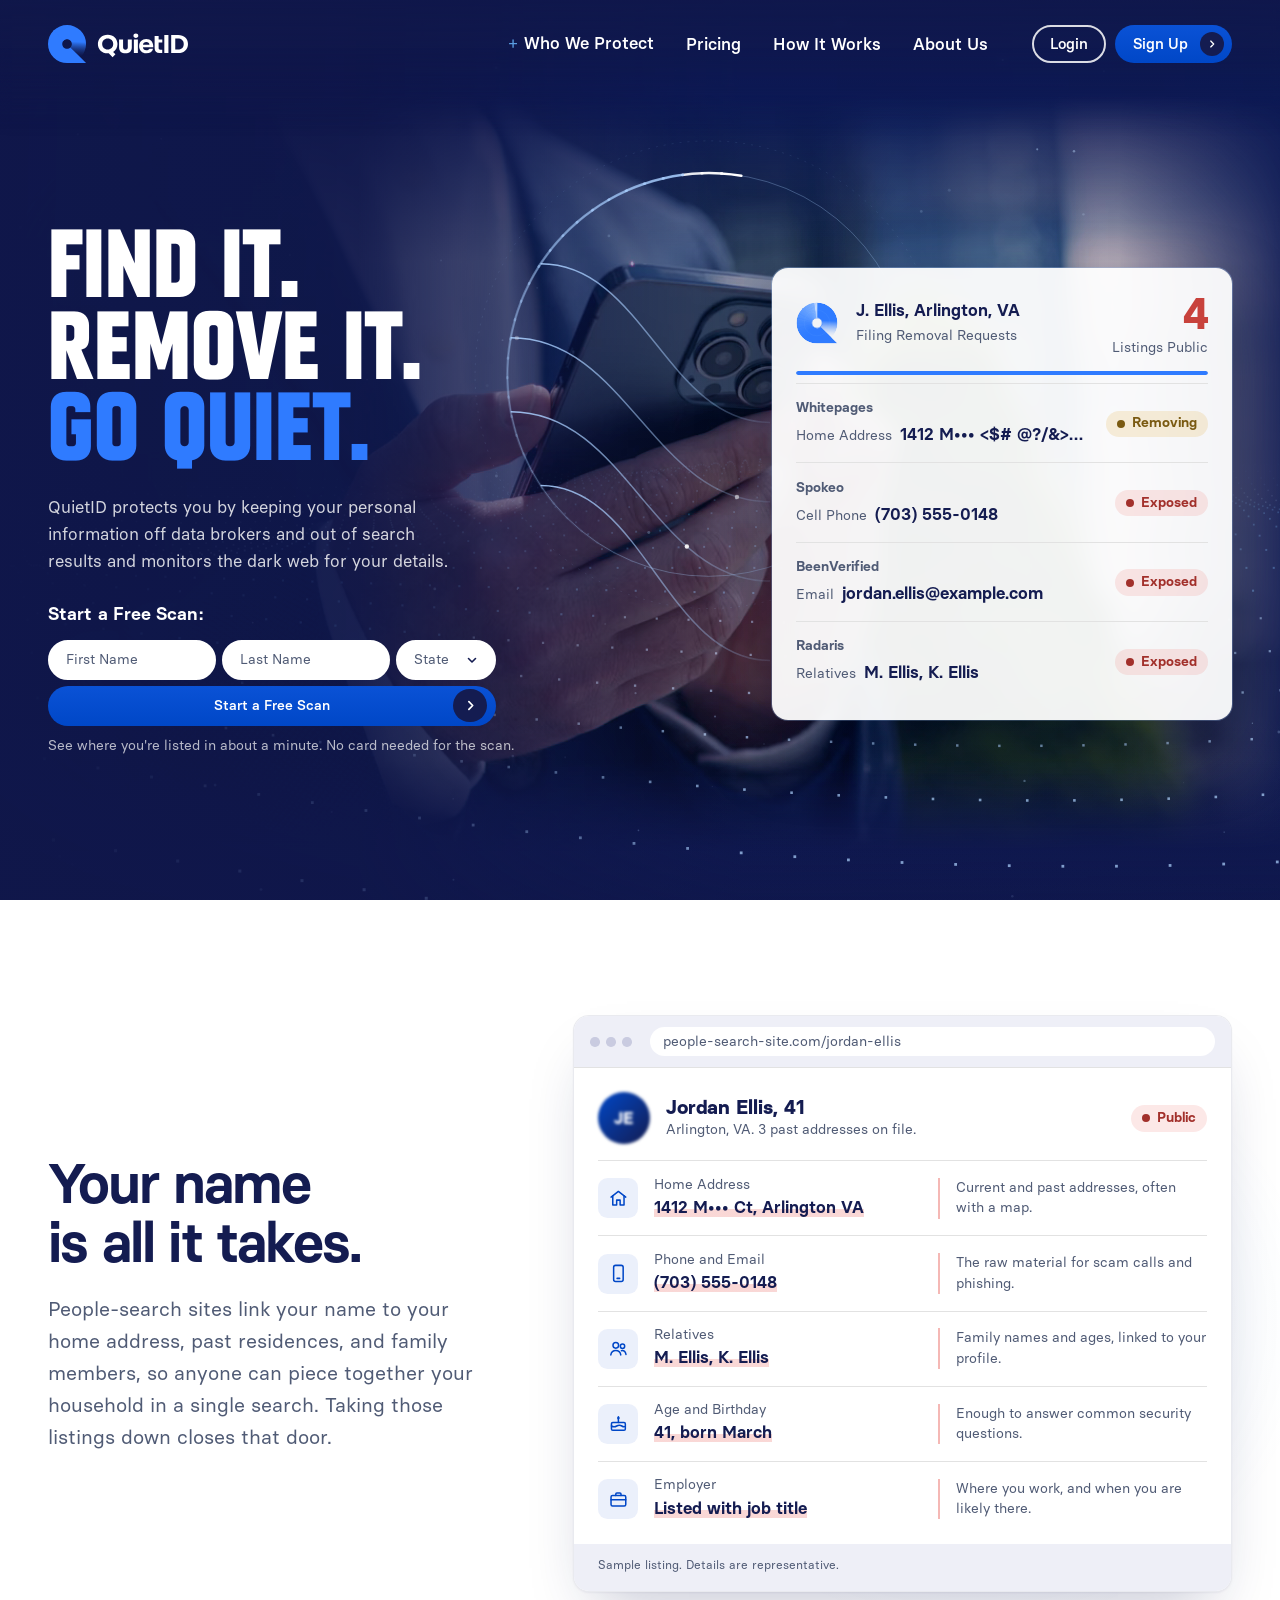
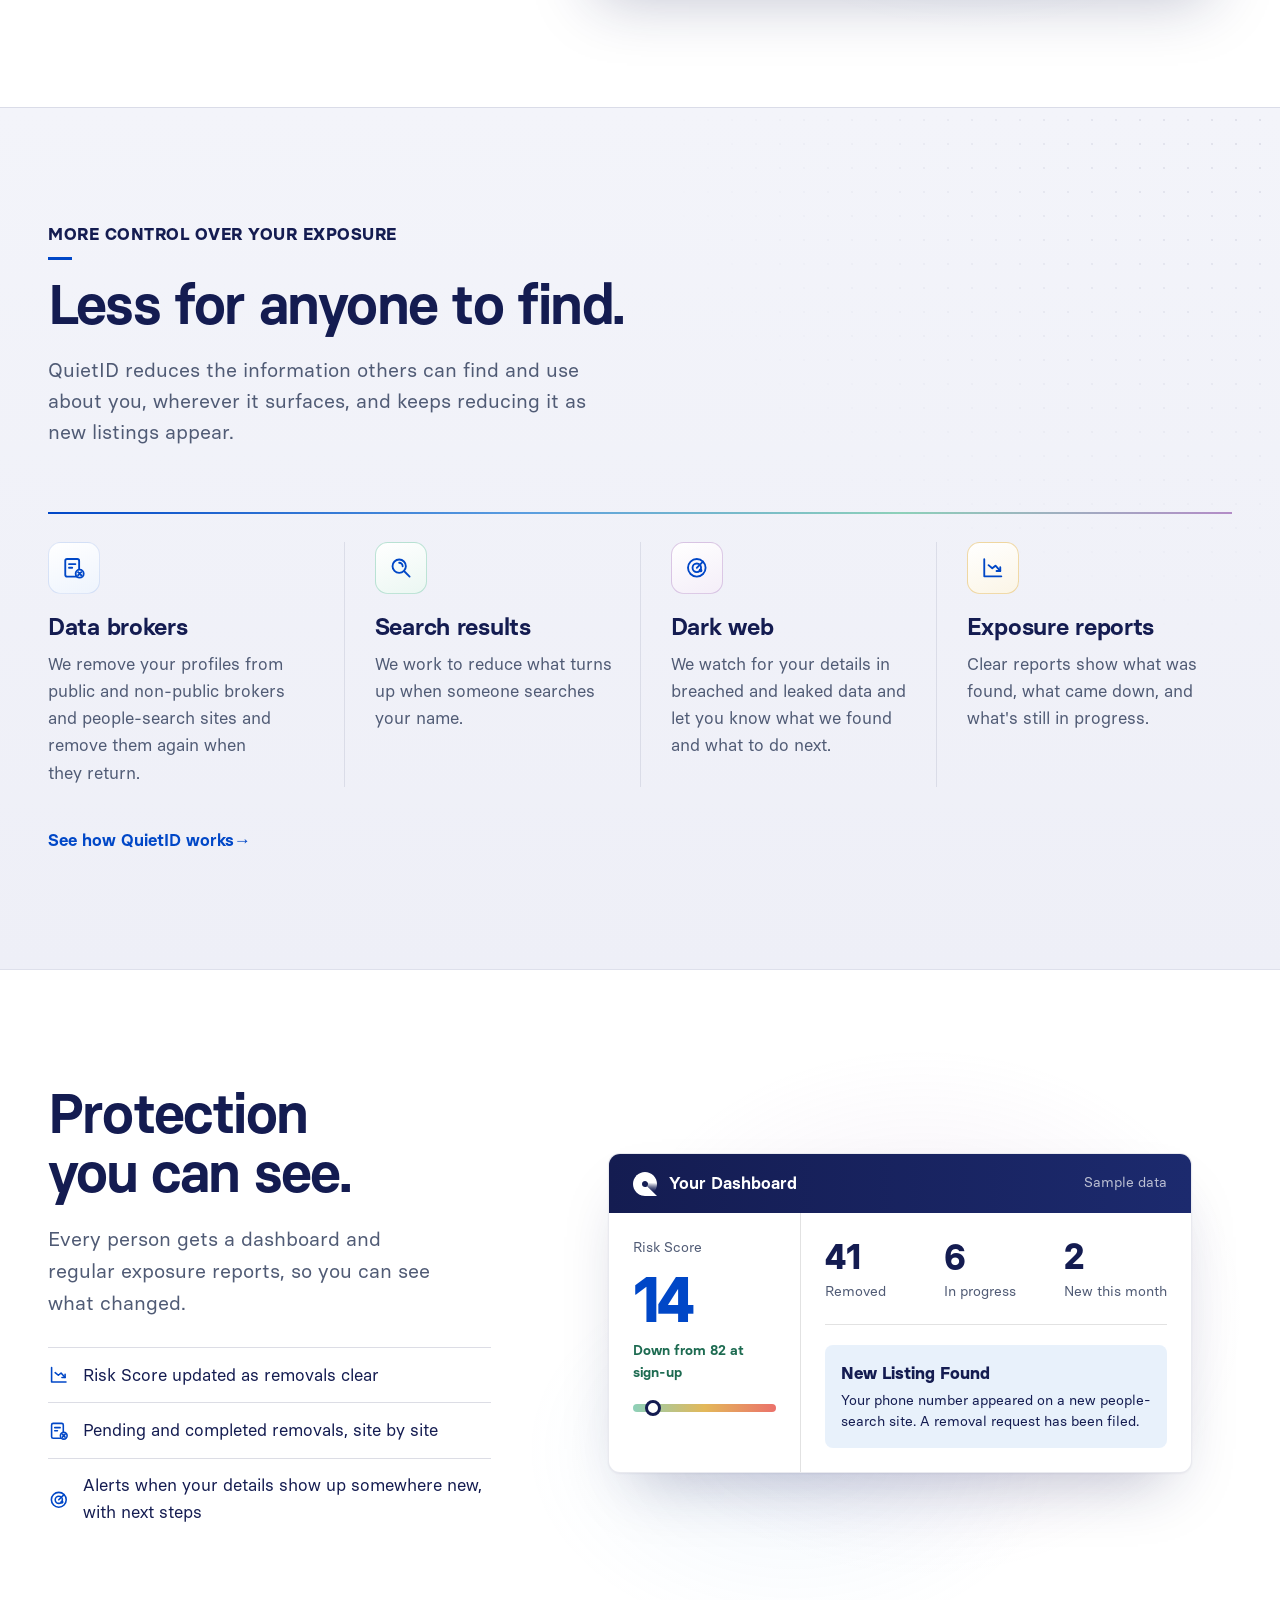
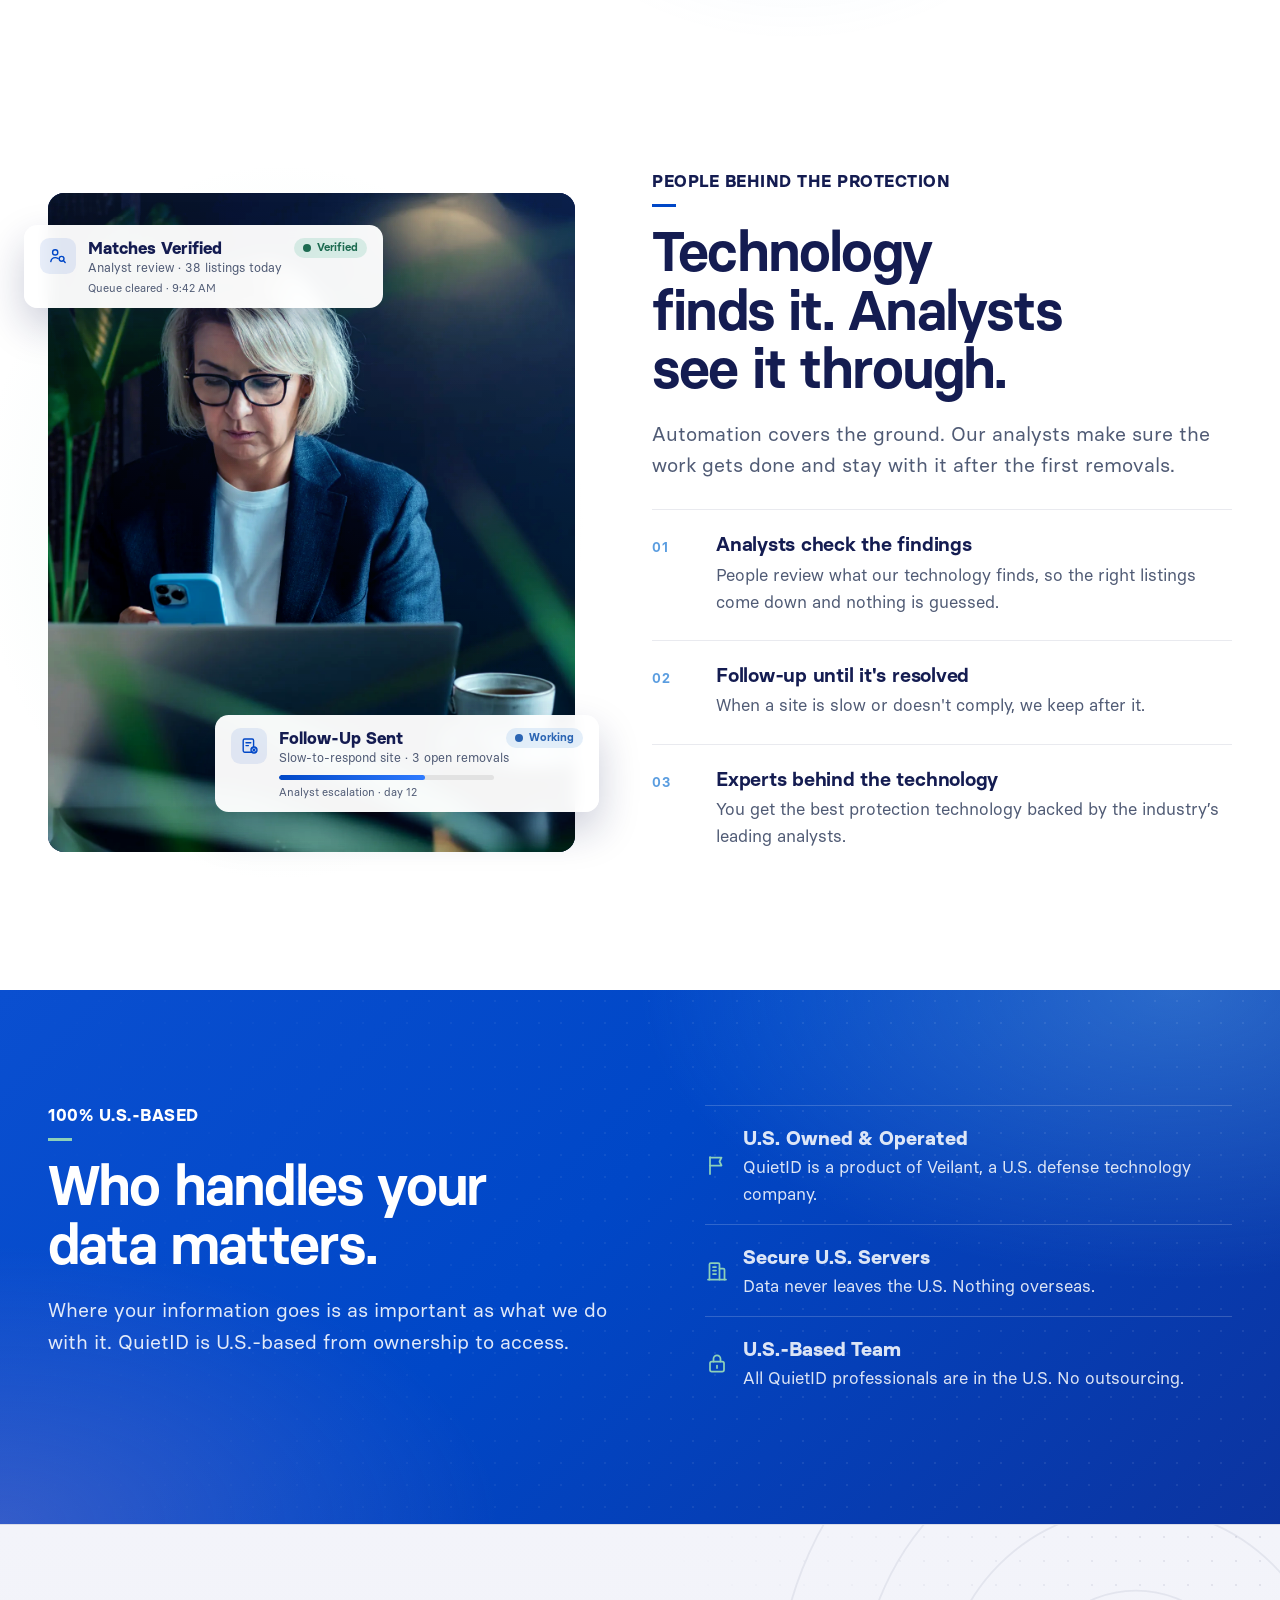
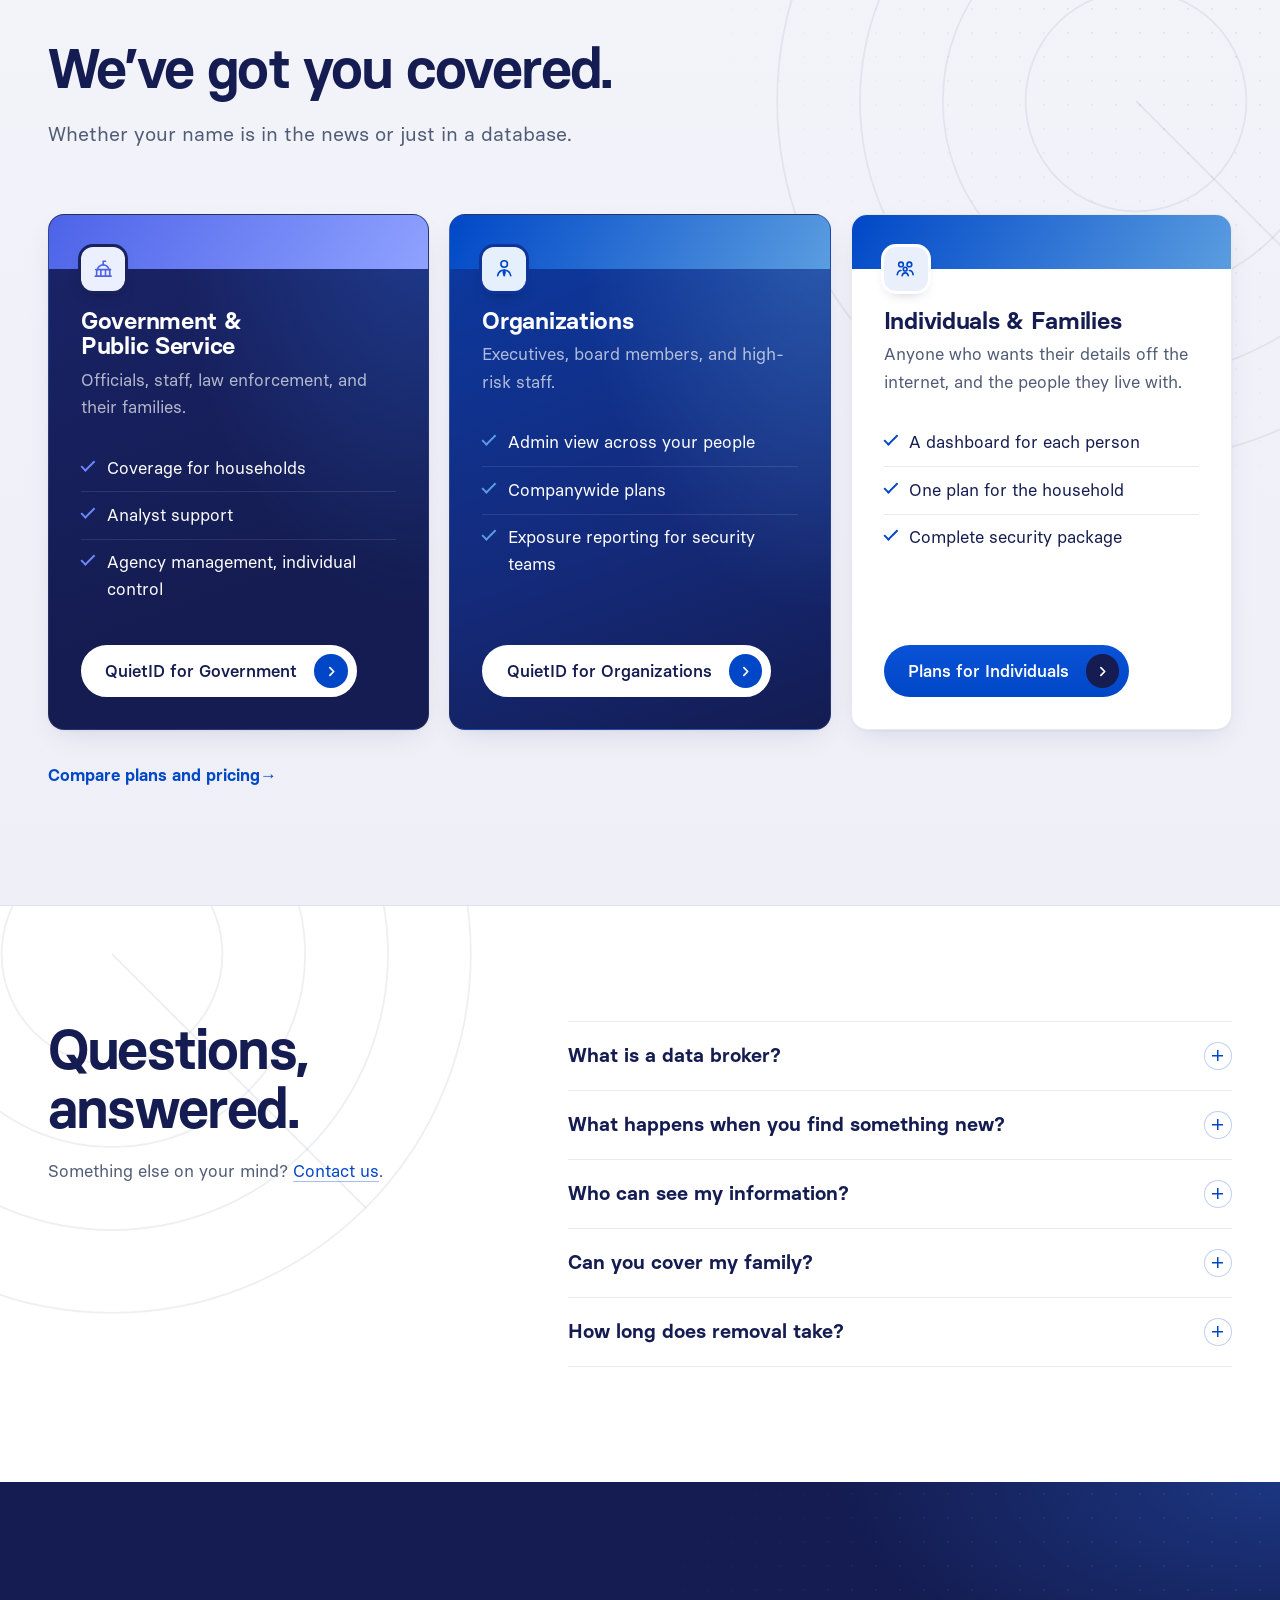
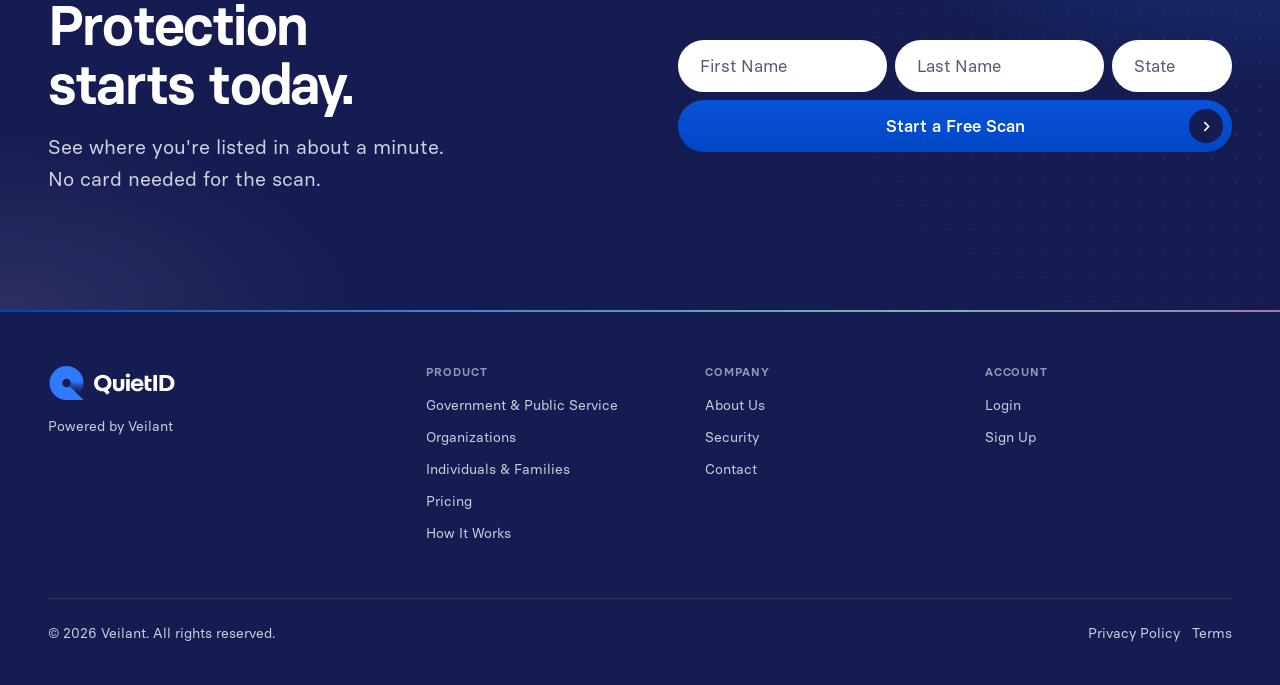
==== commit d748b1ed: "Add FORTH Feedback widget (project quietid) and tag sections Co-Authored-By: Claude Opus 5.5 <norepl" ====
--- a/index.html
+++ b/index.html
@@ -16,7 +16,7 @@
 <a class="qid-skip" href="#main">Skip to content</a>
 <svg xmlns="http://www.w3.org/2000/svg" style="display:none"><symbol id="i-home" viewBox="0 0 24 24" fill="none" stroke="currentColor" stroke-width="1.75" stroke-linecap="round" stroke-linejoin="round"><path d="M3.5 10.5 12 4l8.5 6.5"/><path d="M5.5 9v10.5h4.5v-5.5h4v5.5h4.5V9"/></symbol><symbol id="i-phone" viewBox="0 0 24 24" fill="none" stroke="currentColor" stroke-width="1.75" stroke-linecap="round" stroke-linejoin="round"><rect x="6.5" y="2.75" width="11" height="18.5" rx="2.25"/><path d="M10.5 17.75h3"/></symbol><symbol id="i-people" viewBox="0 0 24 24" fill="none" stroke="currentColor" stroke-width="1.75" stroke-linecap="round" stroke-linejoin="round"><circle cx="9" cy="8.5" r="3.25"/><path d="M3.25 19.5c.6-3.3 2.9-5 5.75-5s5.15 1.7 5.75 5"/><circle cx="16.75" cy="9.5" r="2.5"/><path d="M15.5 14.6c2.6-.3 4.6 1.2 5.25 4.4"/></symbol><symbol id="i-cake" viewBox="0 0 24 24" fill="none" stroke="currentColor" stroke-width="1.75" stroke-linecap="round" stroke-linejoin="round"><rect x="4" y="11" width="16" height="9" rx="1.5"/><path d="M4 15c2 1.3 4 1.3 6 0s4-1.3 6 0 3 1 4 .5"/><path d="M12 11V8"/><path d="M12 4.5c.9.9.9 2 0 2.9-.9-.9-.9-2 0-2.9Z"/></symbol><symbol id="i-brief" viewBox="0 0 24 24" fill="none" stroke="currentColor" stroke-width="1.75" stroke-linecap="round" stroke-linejoin="round"><rect x="3.5" y="7.5" width="17" height="12" rx="1.75"/><path d="M9 7.5V5.75c0-.7.55-1.25 1.25-1.25h3.5c.7 0 1.25.55 1.25 1.25V7.5"/><path d="M3.5 12.5h17"/></symbol><symbol id="i-find" viewBox="0 0 24 24" fill="none" stroke="currentColor" stroke-width="1.75" stroke-linecap="round" stroke-linejoin="round"><circle cx="10.5" cy="10.5" r="6.25"/><path d="m15.25 15.25 5 5"/><path d="M10.5 7.25a3.25 3.25 0 0 1 3.25 3.25"/></symbol><symbol id="i-remove" viewBox="0 0 24 24" fill="none" stroke="currentColor" stroke-width="1.75" stroke-linecap="round" stroke-linejoin="round"><rect x="4" y="3.75" width="13" height="16.5" rx="1.75"/><path d="M7.5 8.5h6M7.5 12h3"/><circle cx="17.5" cy="17.5" r="3.75" fill="var(--qid-icon-bg, #fff)"/><path d="m16 16 3 3m0-3-3 3"/></symbol><symbol id="i-monitor" viewBox="0 0 24 24" fill="none" stroke="currentColor" stroke-width="1.75" stroke-linecap="round" stroke-linejoin="round"><path d="M2.75 12S6 5.75 12 5.75 21.25 12 21.25 12 18 18.25 12 18.25 2.75 12 2.75 12Z"/><circle cx="12" cy="12" r="3"/></symbol><symbol id="i-report" viewBox="0 0 24 24" fill="none" stroke="currentColor" stroke-width="1.75" stroke-linecap="round" stroke-linejoin="round"><path d="M4 4v16h16"/><path d="M8 9.5l3.5 3 3-2.5 4.5 5"/><path d="M15.5 15h3.5v-3.5"/></symbol><symbol id="i-exec" viewBox="0 0 24 24" fill="none" stroke="currentColor" stroke-width="1.75" stroke-linecap="round" stroke-linejoin="round"><circle cx="12" cy="7.5" r="3.5"/><path d="M5 20c.8-4 3.6-6 7-6s6.2 2 7 6"/><path d="m12 14 1 2.5-1 3.5-1-3.5z"/></symbol><symbol id="i-shield" viewBox="0 0 24 24" fill="none" stroke="currentColor" stroke-width="1.75" stroke-linecap="round" stroke-linejoin="round"><path d="M12 3.25 19 6v5.25c0 4.4-2.9 8-7 9.5-4.1-1.5-7-5.1-7-9.5V6z"/><path d="m9 12 2.25 2.25L15.25 10"/></symbol><symbol id="i-family" viewBox="0 0 24 24" fill="none" stroke="currentColor" stroke-width="1.75" stroke-linecap="round" stroke-linejoin="round"><circle cx="7.5" cy="8" r="2.5"/><circle cx="16.5" cy="8" r="2.5"/><circle cx="12" cy="13" r="2"/><path d="M3.5 19c.4-2.8 1.9-4.5 4-4.5M20.5 19c-.4-2.8-1.9-4.5-4-4.5M8.75 20c.4-1.9 1.6-3 3.25-3s2.85 1.1 3.25 3"/></symbol><symbol id="i-radar" viewBox="0 0 24 24" fill="none" stroke="currentColor" stroke-width="1.75" stroke-linecap="round" stroke-linejoin="round"><circle cx="12" cy="12" r="8.25"/><circle cx="12" cy="12" r="4"/><path d="M12 12 17.8 6.2"/><circle cx="15.5" cy="14.5" r=".9" fill="currentColor"/></symbol><symbol id="i-lock" viewBox="0 0 24 24" fill="none" stroke="currentColor" stroke-width="1.75" stroke-linecap="round" stroke-linejoin="round"><rect x="5" y="10.5" width="14" height="10" rx="1.75"/><path d="M8.5 10.5V7.75a3.5 3.5 0 0 1 7 0v2.75"/><path d="M12 14.5v2.5"/></symbol><symbol id="i-building" viewBox="0 0 24 24" fill="none" stroke="currentColor" stroke-width="1.75" stroke-linecap="round" stroke-linejoin="round"><path d="M4.5 20.5V5.25c0-.7.55-1.25 1.25-1.25h7.5c.7 0 1.25.55 1.25 1.25V20.5"/><path d="M14.5 9.5h3.75c.7 0 1.25.55 1.25 1.25v9.75"/><path d="M3 20.5h18M8 8h3M8 11.5h3M8 15h3"/></symbol><symbol id="i-flag" viewBox="0 0 24 24" fill="none" stroke="currentColor" stroke-width="1.75" stroke-linecap="round" stroke-linejoin="round"><path d="M5 21V4"/><path d="M5 4.5h11.5l-2 4 2 4H5"/></symbol><symbol id="i-capitol" viewBox="0 0 24 24" fill="none" stroke="currentColor" stroke-width="1.75" stroke-linecap="round" stroke-linejoin="round"><path d="M3.5 20.5h17M5 20.5v-7M9.5 20.5v-7M14.5 20.5v-7M19 20.5v-7M4 13.5h16"/><path d="M6 13.5a6 5 0 0 1 12 0"/><path d="M12 8.5V4.5M12 4.5h2.5"/></symbol><symbol id="i-analyst" viewBox="0 0 24 24" fill="none" stroke="currentColor" stroke-width="1.75" stroke-linecap="round" stroke-linejoin="round"><circle cx="9" cy="8" r="3.25"/><path d="M3.5 19.5c.6-3.3 2.8-5 5.5-5 1.4 0 2.6.4 3.6 1.2"/><circle cx="17" cy="16" r="3"/><path d="m19.2 18.2 2.3 2.3"/></symbol></svg>
 
-<header class="qid-header qid-header--overlay" data-menu="closed">
+<header class="qid-header qid-header--overlay" data-menu="closed" data-feedback="home-header">
   <div class="qid-wrap qid-header__bar">
     <a class="qid-header__logo" href="index.html" aria-label="QuietID home">
       <img src="assets/img/QuietID_Logo_BlueWhite_Web.svg" alt="QuietID" width="136" height="37">
@@ -47,7 +47,7 @@
 <main id="main">
 
   <!-- HERO -->
-  <section class="qid-hero qid-hero--video" aria-labelledby="hero-title">
+  <section class="qid-hero qid-hero--video" aria-labelledby="hero-title" data-feedback="home-hero">
     <div class="qid-hero__media" aria-hidden="true">
       <video data-hero-video autoplay muted playsinline preload="auto" poster="assets/video/hero-man-poster.jpg">
         <source src="assets/video/hero-man.webm" type="video/webm">
@@ -146,7 +146,7 @@
   </section>
 
   <!-- WHAT'S OUT THERE -->
-  <section class="qid-section" aria-labelledby="exposed-title">
+  <section class="qid-section" aria-labelledby="exposed-title" data-feedback="home-exposed">
     <div class="qid-wrap qid-exposed">
       <div class="qid-exposed__intro">
         <h2 id="exposed-title">Your name is all it takes.</h2>
@@ -192,7 +192,7 @@
   </section>
 
   <!-- THEME 1: MORE CONTROL -->
-  <section class="qid-section qid-section--gray" aria-labelledby="steps-title">
+  <section class="qid-section qid-section--gray" aria-labelledby="steps-title" data-feedback="home-steps">
     <div class="qid-wrap">
       <div class="qid-section__head">
         <p class="qid-kicker">More control over your exposure</p>
@@ -210,7 +210,7 @@
   </section>
 
   <!-- DASHBOARD -->
-  <section class="qid-section" aria-labelledby="dash-title">
+  <section class="qid-section" aria-labelledby="dash-title" data-feedback="home-dash">
     <div class="qid-wrap qid-dash-wrap">
       <div class="qid-dash-wrap__copy">
         <h2 id="dash-title">Protection you can see.</h2>
@@ -244,7 +244,7 @@
   </section>
 
   <!-- THEME 2: PEOPLE BEHIND THE PROTECTION -->
-  <section class="qid-section" aria-labelledby="focus-title">
+  <section class="qid-section" aria-labelledby="focus-title" data-feedback="home-focus">
     <div class="qid-wrap qid-focus">
       <div class="qid-photo-wrap"><figure class="qid-photo">
         <picture><source srcset="assets/img/photos/homepage-people-behind-the-protection.webp" type="image/webp"><img src="assets/img/photos/homepage-people-behind-the-protection.jpg" alt="A woman checking her phone while working at a laptop" width="2400" height="1600" loading="lazy" decoding="async" style="object-position:40% center"></picture>
@@ -263,7 +263,7 @@
   </section>
 
   <!-- THEME 3: 100% U.S.-BASED -->
-  <section class="qid-section qid-biz" aria-labelledby="us-title">
+  <section class="qid-section qid-biz" aria-labelledby="us-title" data-feedback="home-us">
     <div class="qid-wrap qid-biz__grid">
       <div>
         <p class="qid-kicker qid-kicker--light">100% U.S.-Based</p>
@@ -279,7 +279,7 @@
   </section>
 
   <!-- WHO WE PROTECT -->
-  <section class="qid-section qid-section--gray" aria-labelledby="plans-title">
+  <section class="qid-section qid-section--gray" aria-labelledby="plans-title" data-feedback="home-plans">
     <div class="qid-wrap">
       <div class="qid-section__head">
         <h2 id="plans-title">We&rsquo;ve got you covered.</h2>
@@ -313,7 +313,7 @@
   </section>
 
   <!-- FAQ -->
-  <section class="qid-section" aria-labelledby="faq-title">
+  <section class="qid-section" aria-labelledby="faq-title" data-feedback="home-faq">
     <div class="qid-wrap qid-faq-grid">
       <div>
         <h2 id="faq-title">Questions, answered.</h2>
@@ -330,7 +330,7 @@
   </section>
 
   <!-- CLOSE -->
-  <section class="qid-section qid-close" aria-labelledby="close-title">
+  <section class="qid-section qid-close" aria-labelledby="close-title" data-feedback="home-closing-cta">
     <div class="qid-wrap qid-close__grid">
       <div>
         <h2 id="close-title">Protection starts today.</h2>
@@ -349,7 +349,7 @@
 
 </main>
 
-<footer class="qid-footer">
+<footer class="qid-footer" data-feedback="home-footer">
   <div class="qid-wrap">
     <div class="qid-footer__top">
       <div>
@@ -378,5 +378,6 @@
 
 <script src="assets/js/site.js" defer></script>
 <script src="assets/js/hero-video.js" defer></script>
+<script src="https://feedback.forth.agency/widget.js" data-project="quietid" async></script>
 </body>
 </html>
--- a/assets/css/quietid.css
+++ b/assets/css/quietid.css
@@ -1650,3 +1650,11 @@
   .qid-process > li:first-child { background-size: calc(100% - 3.75rem) 1px, calc(100% - 3.75rem) 1px; }
   .qid-process > li::after { left: .5rem; }
 }
+.qid-biz__grid { align-items: start; }
+/* Eyebrows: match Veilant (bold, navy, short blue bar underneath) */
+.qid-kicker, .qid-eyebrow, .qid-focus__copy > p.qid-kicker, .qid-biz p.qid-kicker { display: flex !important; flex-direction: column; align-items: flex-start; gap: .8rem; font-size: 1.0625rem; font-weight: 700; letter-spacing: .03em; line-height: 1.2; color: var(--qid-navy); }
+.qid-kicker::before, .qid-eyebrow::before { order: 1; width: 1.5rem; height: 3px; border-radius: 0; background: var(--qid-blue); }
+.qid-section__head .qid-kicker, .qid-focus__copy > p.qid-kicker { color: var(--qid-navy); }
+.qid-kicker--light, .qid-biz p.qid-kicker, .qid-page-hero .qid-eyebrow, .qid-hero .qid-eyebrow, .qid-close .qid-kicker, .qid-close .qid-eyebrow { color: var(--qid-white); }
+.qid-kicker--light::before, .qid-biz .qid-kicker::before, .qid-page-hero .qid-eyebrow::before, .qid-hero .qid-eyebrow::before, .qid-close .qid-kicker::before, .qid-close .qid-eyebrow::before { background: var(--qid-mint); }
+.qid-section__head p.qid-kicker { font-size: 1.0625rem; letter-spacing: .03em; line-height: 1.2; }
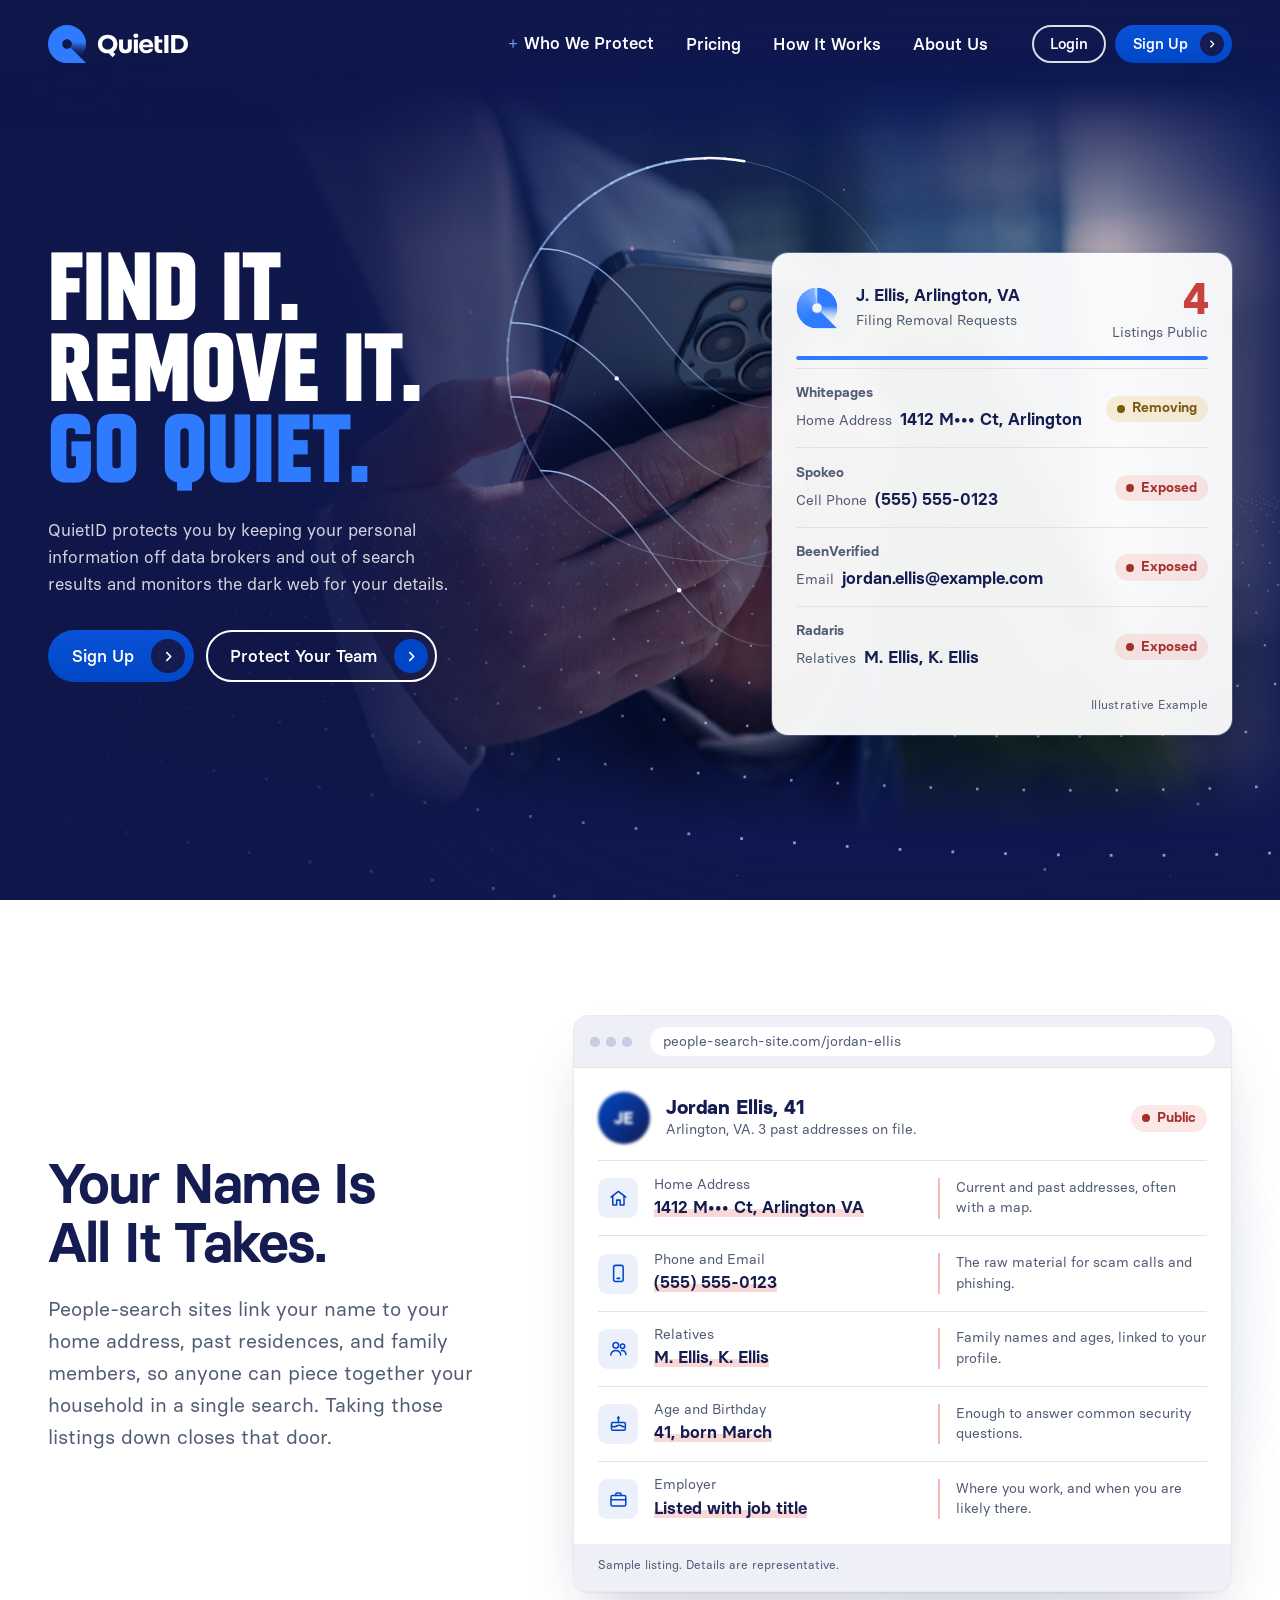
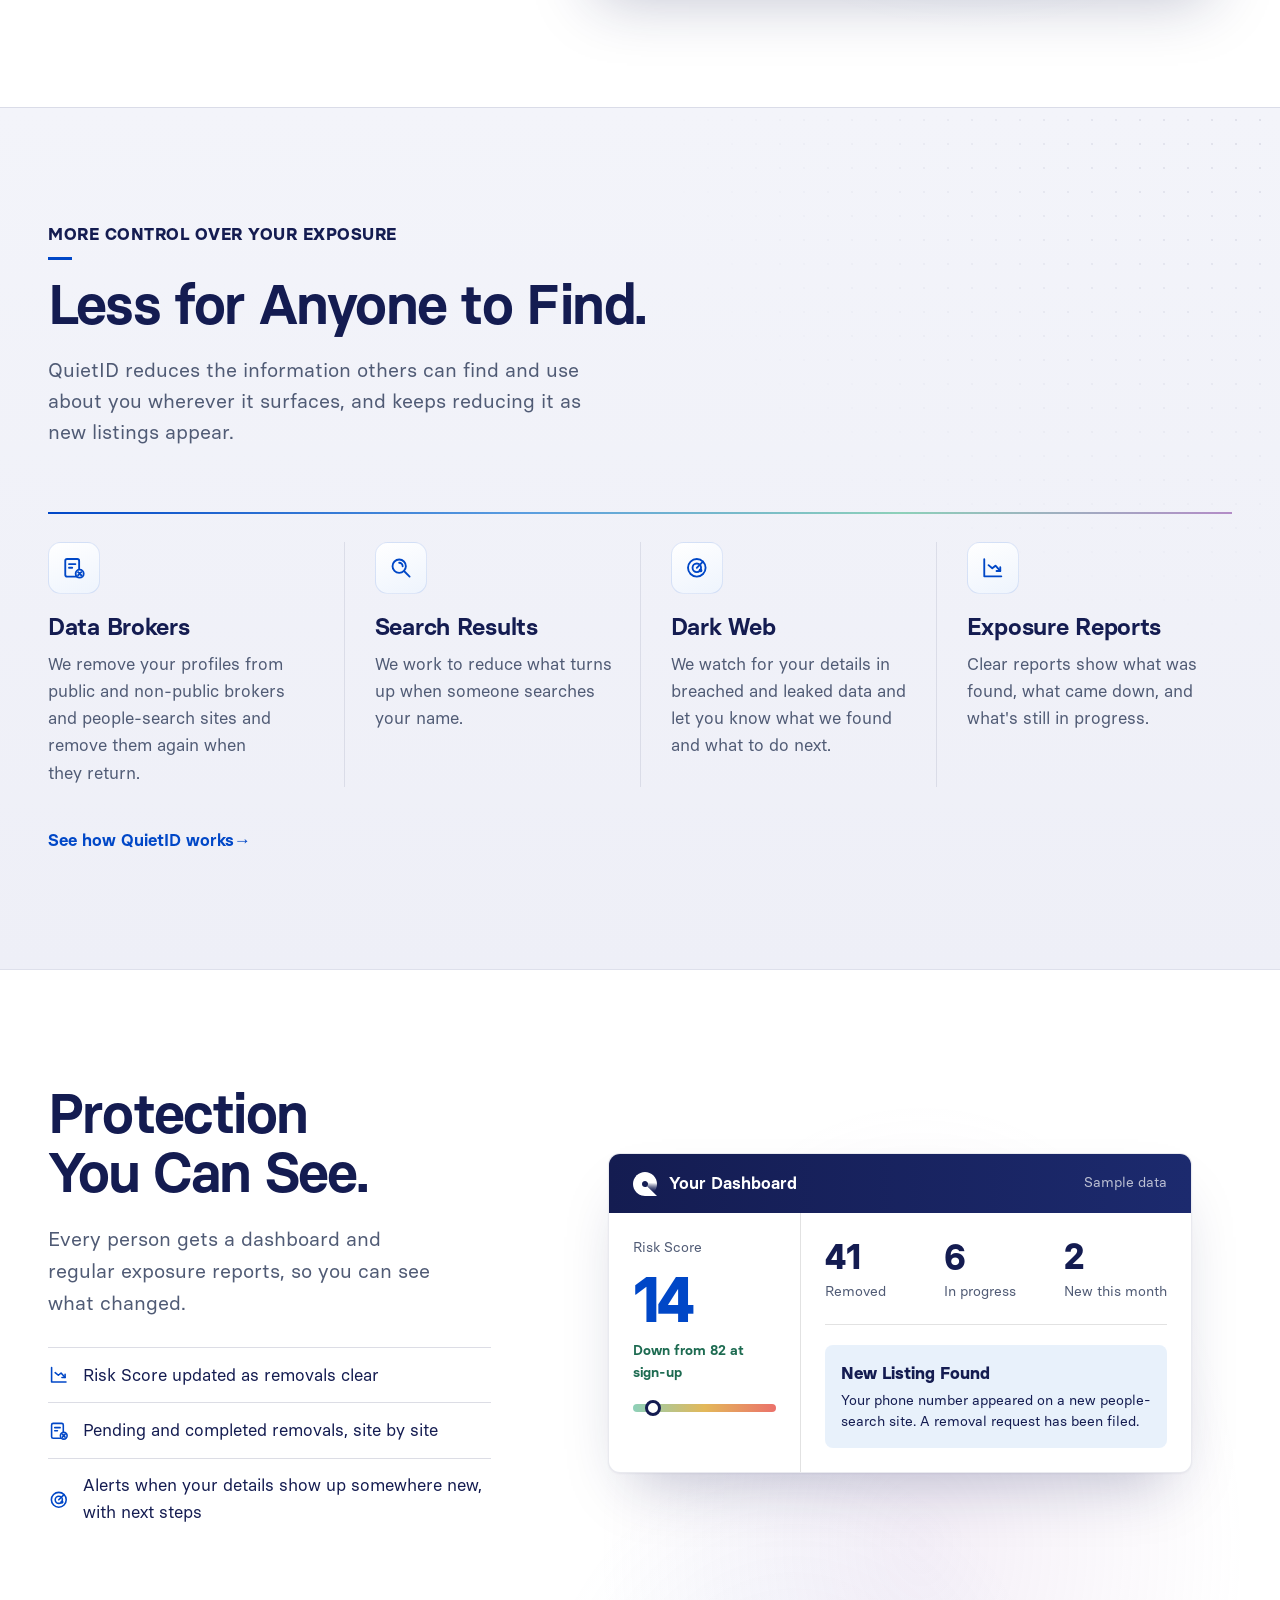
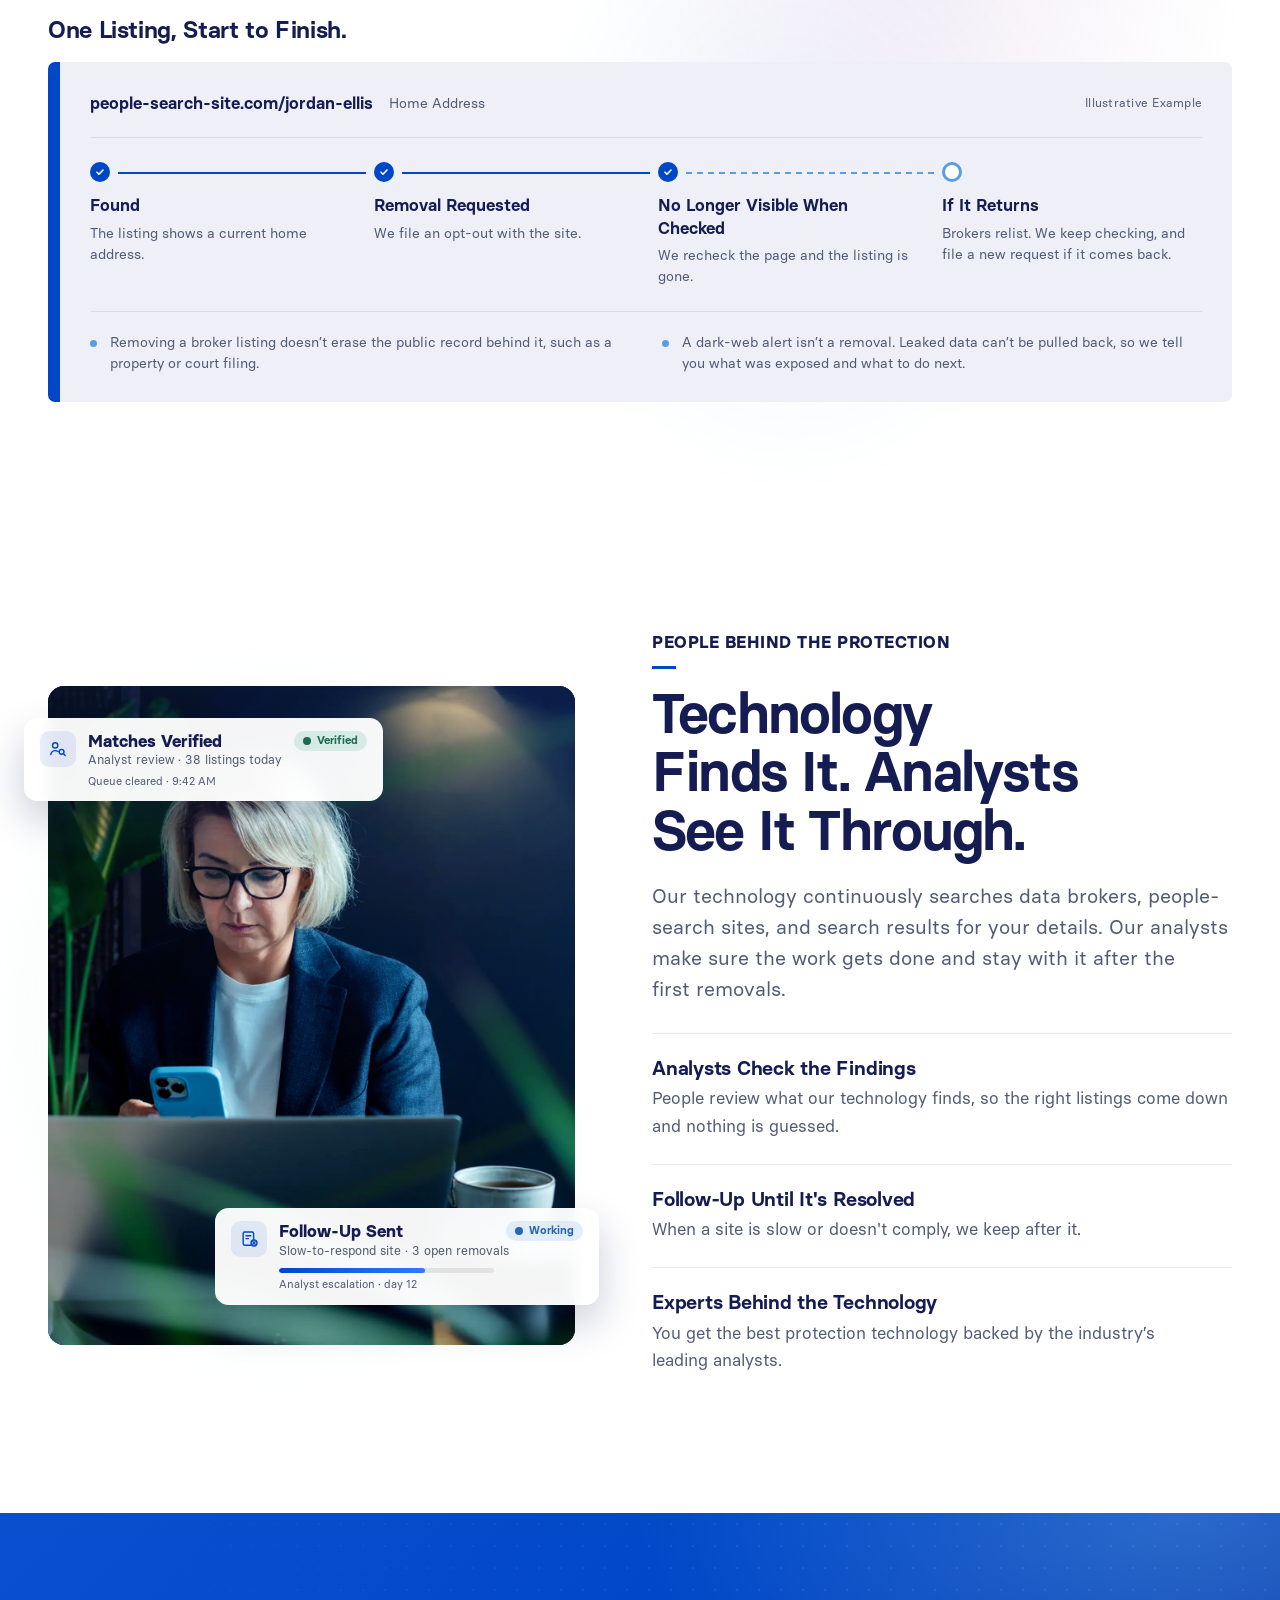
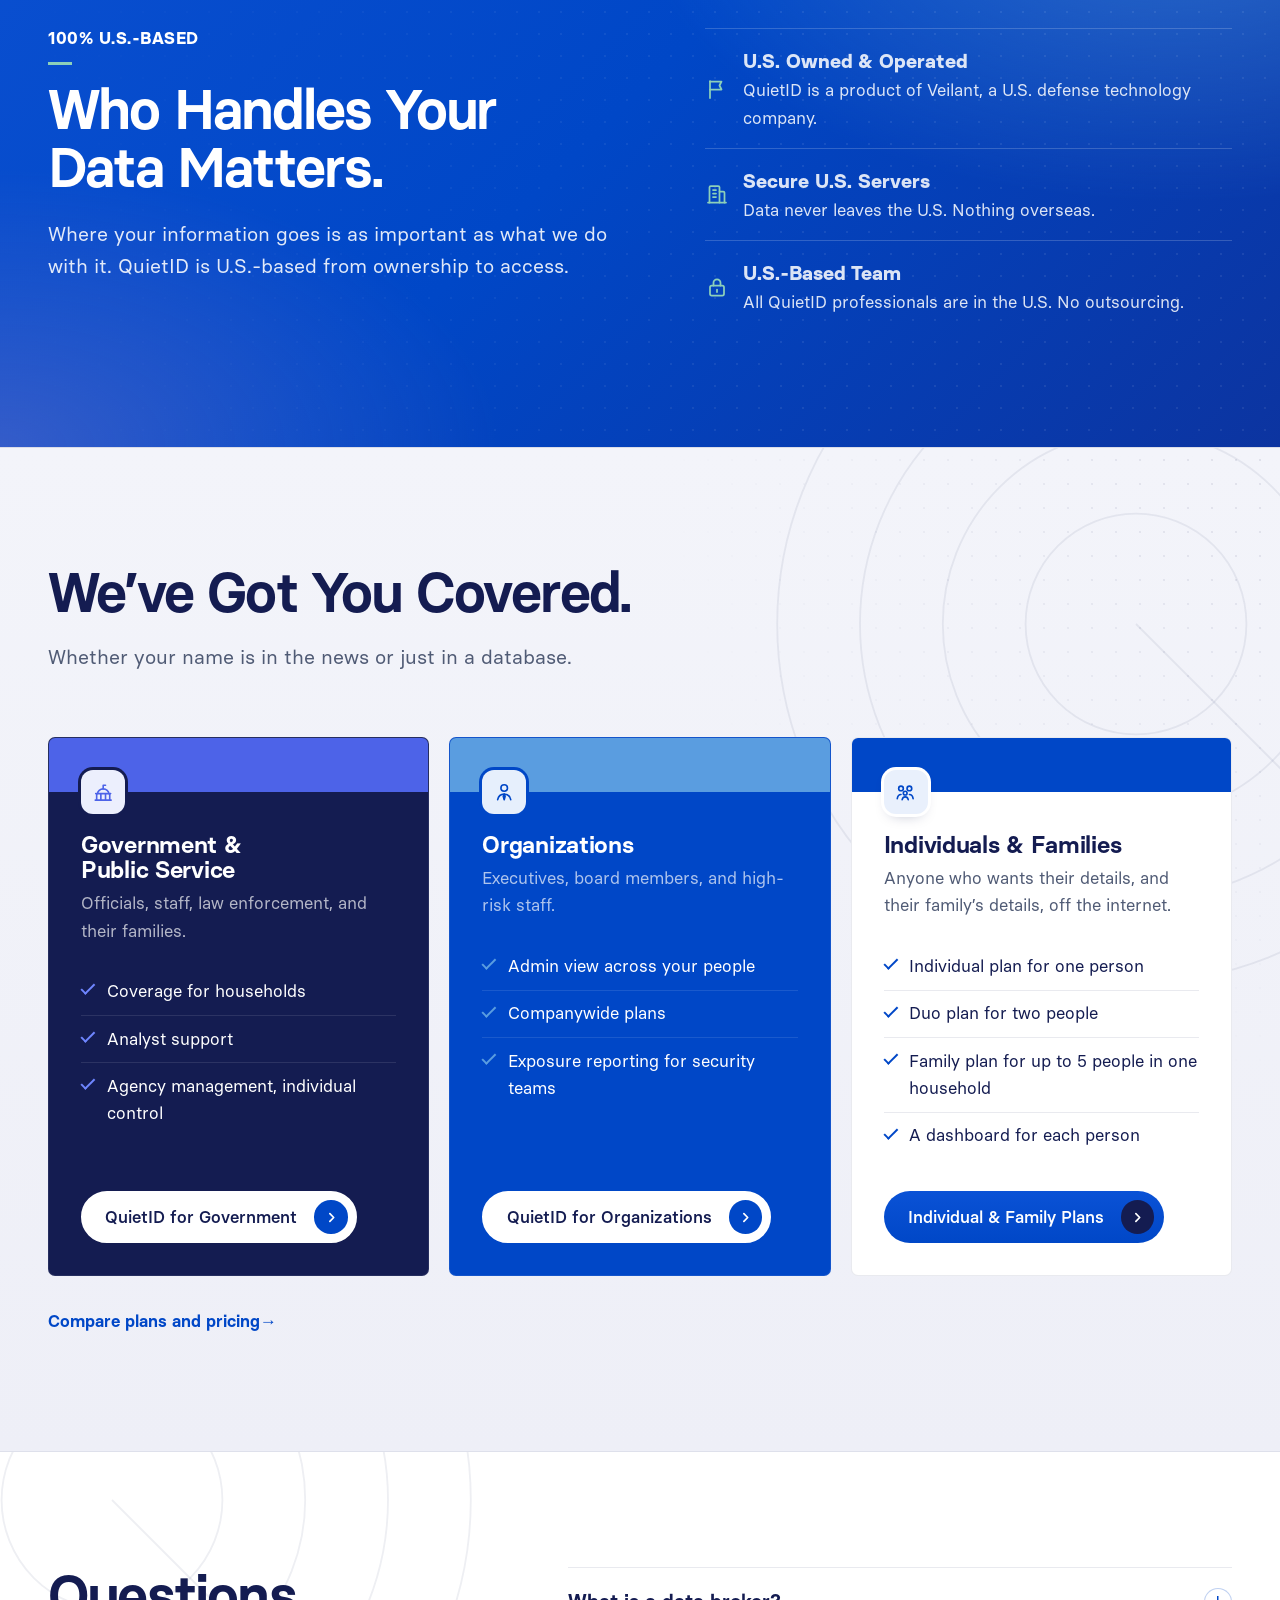
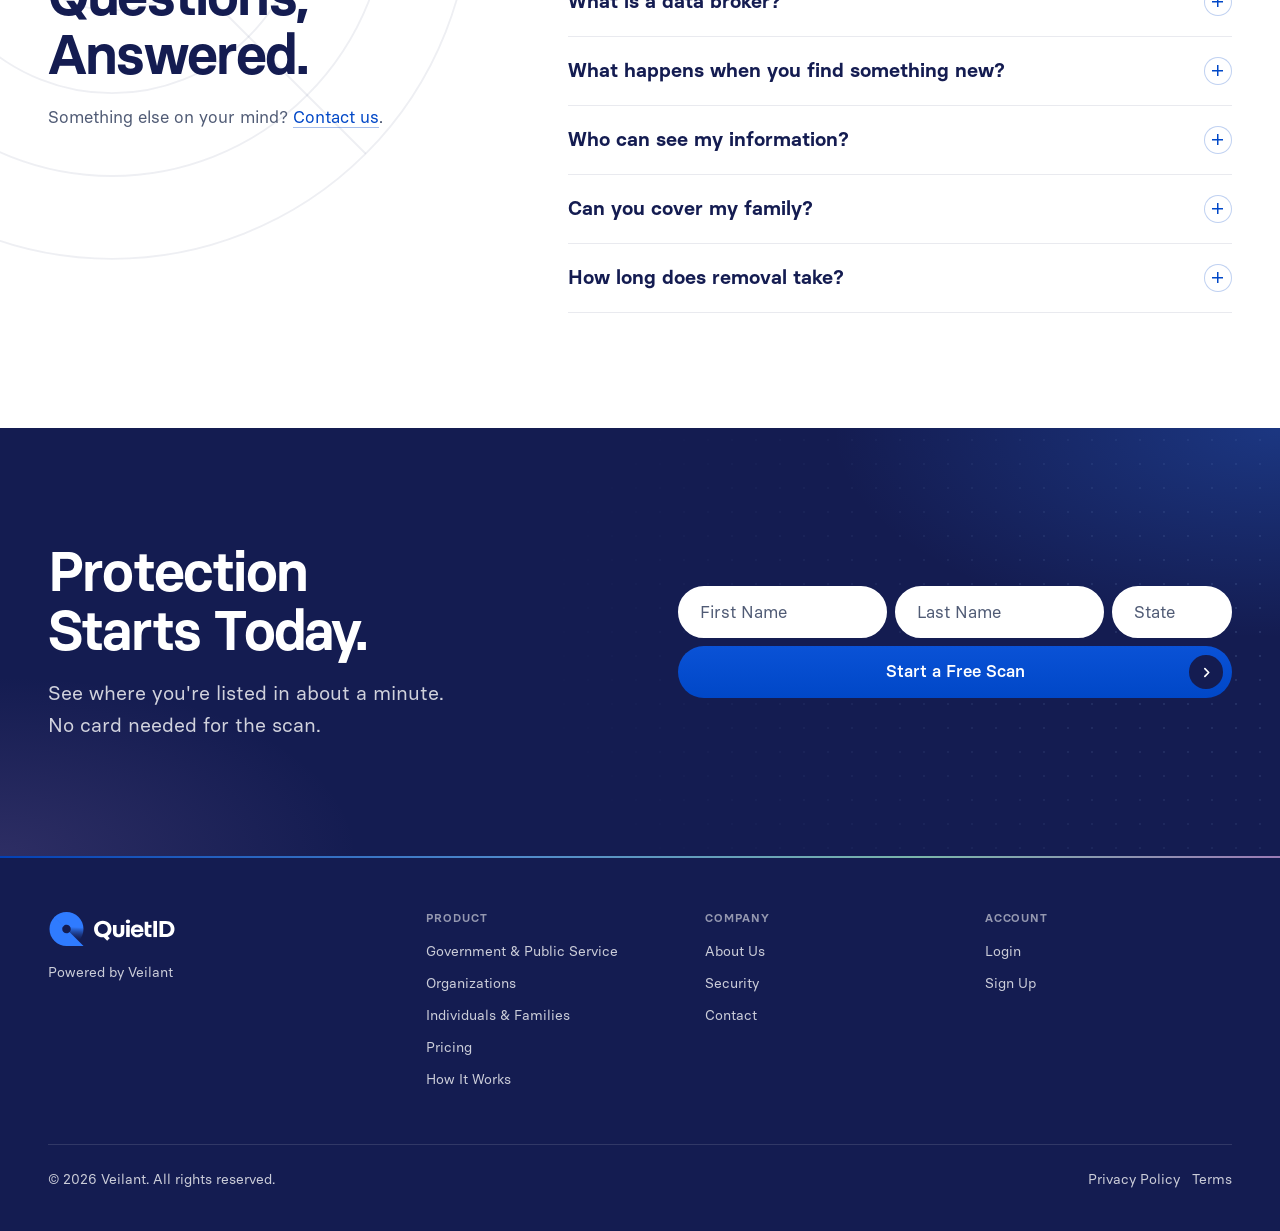
==== commit cbdc2c63: "Client edits, round 1 (feedback spreadsheet) Title case headings, no 01/02/03 numbering, single icon" ====
--- a/index.html
+++ b/index.html
@@ -72,21 +72,10 @@
         <h1 id="hero-title"><span>Find it.</span> <span>Remove it.</span> <span class="qid-hero__quiet">Go quiet.</span></h1>
         <p class="qid-hero__lede">QuietID protects you by keeping your personal information off data brokers and out of search results and monitors the dark web for your&nbsp;details.</p>
 
-        <form class="qid-scan" action="signup.html" method="get" aria-labelledby="hero-scan-label">
-          <p class="qid-scan__label" id="hero-scan-label">Start a Free Scan:</p>
-          <div class="qid-scan__fields">
-            <label><span class="qid-visually-hidden">First Name</span><input name="first" autocomplete="given-name" placeholder="First Name" required></label>
-            <label><span class="qid-visually-hidden">Last Name</span><input name="last" autocomplete="family-name" placeholder="Last Name" required></label>
-            <label><span class="qid-visually-hidden">State</span>
-              <select name="state" autocomplete="address-level1" required>
-                <option value="">State</option>
-                <option>AL</option><option>AK</option><option>AZ</option><option>AR</option><option>CA</option><option>CO</option><option>CT</option><option>DC</option><option>DE</option><option>FL</option><option>GA</option><option>HI</option><option>ID</option><option>IL</option><option>IN</option><option>IA</option><option>KS</option><option>KY</option><option>LA</option><option>ME</option><option>MD</option><option>MA</option><option>MI</option><option>MN</option><option>MS</option><option>MO</option><option>MT</option><option>NE</option><option>NV</option><option>NH</option><option>NJ</option><option>NM</option><option>NY</option><option>NC</option><option>ND</option><option>OH</option><option>OK</option><option>OR</option><option>PA</option><option>RI</option><option>SC</option><option>SD</option><option>TN</option><option>TX</option><option>UT</option><option>VT</option><option>VA</option><option>WA</option><option>WV</option><option>WI</option><option>WY</option>
-              </select>
-            </label>
-          </div>
-          <button class="qid-btn qid-btn--primary qid-btn--block" type="submit">Start a Free Scan</button>
-          <p class="qid-scan__note">See where you're listed in about a minute. No card needed for the scan.</p>
-        </form>
+        <div class="qid-hero__actions">
+          <a class="qid-btn qid-btn--primary" href="pricing.html">Sign Up</a>
+          <a class="qid-btn qid-btn--outline" href="government.html">Protect Your Team</a>
+        </div>
       </div>
 
       <div class="qid-hero__side">
@@ -135,11 +124,12 @@
         <div class="qid-exposure__window">
         <ul class="qid-exposure__list">
           <li class="qid-row"><span class="qid-row__site">Whitepages</span><span class="qid-row__data"><small>Home Address</small><span data-redact>1412 M&bull;&bull;&bull; Ct, Arlington</span></span><span class="qid-row__status"><span class="qid-chip qid-chip--exposed">Exposed</span></span></li>
-          <li class="qid-row"><span class="qid-row__site">Spokeo</span><span class="qid-row__data"><small>Cell Phone</small><span data-redact>(703) 555-0148</span></span><span class="qid-row__status"><span class="qid-chip qid-chip--exposed">Exposed</span></span></li>
+          <li class="qid-row"><span class="qid-row__site">Spokeo</span><span class="qid-row__data"><small>Cell Phone</small><span data-redact>(555) 555-0123</span></span><span class="qid-row__status"><span class="qid-chip qid-chip--exposed">Exposed</span></span></li>
           <li class="qid-row"><span class="qid-row__site">BeenVerified</span><span class="qid-row__data"><small>Email</small><span data-redact>jordan.ellis@example.com</span></span><span class="qid-row__status"><span class="qid-chip qid-chip--exposed">Exposed</span></span></li>
           <li class="qid-row"><span class="qid-row__site">Radaris</span><span class="qid-row__data"><small>Relatives</small><span data-redact>M. Ellis, K. Ellis</span></span><span class="qid-row__status"><span class="qid-chip qid-chip--exposed">Exposed</span></span></li>
         </ul>
         </div>
+        <p class="qid-exposure__note">Illustrative Example</p>
       </div>
       </div>
     </div>
@@ -149,7 +139,7 @@
   <section class="qid-section" aria-labelledby="exposed-title" data-feedback="home-exposed">
     <div class="qid-wrap qid-exposed">
       <div class="qid-exposed__intro">
-        <h2 id="exposed-title">Your name is all it takes.</h2>
+        <h2 id="exposed-title">Your Name Is All It Takes.</h2>
         <p>People-search sites link your name to your home address, past residences, and family members, so anyone can piece together your household in a single search. Taking those listings down closes that door.</p>
       </div>
       <figure class="qid-record" aria-label="Example of a people-search listing">
@@ -167,7 +157,7 @@
           </li>
           <li class="qid-record__row">
             <span class="qid-record__icon"><svg class="qid-icon" aria-hidden="true"><use href="#i-phone"/></svg></span>
-            <span class="qid-record__field"><span class="qid-record__label">Phone and Email</span><span class="qid-record__value">(703) 555-0148</span></span>
+            <span class="qid-record__field"><span class="qid-record__label">Phone and Email</span><span class="qid-record__value">(555) 555-0123</span></span>
             <span class="qid-record__risk">The raw material for scam calls and phishing.</span>
           </li>
           <li class="qid-record__row">
@@ -195,15 +185,15 @@
   <section class="qid-section qid-section--gray" aria-labelledby="steps-title" data-feedback="home-steps">
     <div class="qid-wrap">
       <div class="qid-section__head">
-        <p class="qid-kicker">More control over your exposure</p>
-        <h2 id="steps-title">Less for anyone to find.</h2>
-        <p>QuietID reduces the information others can find and use about you, wherever it surfaces, and keeps reducing it as new listings appear.</p>
+        <p class="qid-kicker">More Control Over Your Exposure</p>
+        <h2 id="steps-title">Less for Anyone to Find.</h2>
+        <p>QuietID reduces the information others can find and use about you wherever it surfaces, and keeps reducing it as new listings appear.</p>
       </div>
       <ol class="qid-steps">
-        <li class="qid-step"><span class="qid-step__icon"><svg class="qid-icon" aria-hidden="true"><use href="#i-remove"/></svg></span><h3>Data brokers</h3><p>We remove your profiles from public and non-public brokers and people-search sites and remove them again when they return.</p></li>
-        <li class="qid-step"><span class="qid-step__icon"><svg class="qid-icon" aria-hidden="true"><use href="#i-find"/></svg></span><h3>Search results</h3><p>We work to reduce what turns up when someone searches your name.</p></li>
-        <li class="qid-step"><span class="qid-step__icon"><svg class="qid-icon" aria-hidden="true"><use href="#i-radar"/></svg></span><h3>Dark web</h3><p>We watch for your details in breached and leaked data and let you know what we found and what to do next.</p></li>
-        <li class="qid-step"><span class="qid-step__icon"><svg class="qid-icon" aria-hidden="true"><use href="#i-report"/></svg></span><h3>Exposure reports</h3><p>Clear reports show what was found, what came down, and what's still in progress.</p></li>
+        <li class="qid-step"><span class="qid-step__icon"><svg class="qid-icon" aria-hidden="true"><use href="#i-remove"/></svg></span><h3>Data Brokers</h3><p>We remove your profiles from public and non-public brokers and people-search sites and remove them again when they return.</p></li>
+        <li class="qid-step"><span class="qid-step__icon"><svg class="qid-icon" aria-hidden="true"><use href="#i-find"/></svg></span><h3>Search Results</h3><p>We work to reduce what turns up when someone searches your name.</p></li>
+        <li class="qid-step"><span class="qid-step__icon"><svg class="qid-icon" aria-hidden="true"><use href="#i-radar"/></svg></span><h3>Dark Web</h3><p>We watch for your details in breached and leaked data and let you know what we found and what to do next.</p></li>
+        <li class="qid-step"><span class="qid-step__icon"><svg class="qid-icon" aria-hidden="true"><use href="#i-report"/></svg></span><h3>Exposure Reports</h3><p>Clear reports show what was found, what came down, and what's still in progress.</p></li>
       </ol>
       <p class="qid-steps__more"><a href="how-it-works.html">See how QuietID works</a></p>
     </div>
@@ -213,7 +203,7 @@
   <section class="qid-section" aria-labelledby="dash-title" data-feedback="home-dash">
     <div class="qid-wrap qid-dash-wrap">
       <div class="qid-dash-wrap__copy">
-        <h2 id="dash-title">Protection you can see.</h2>
+        <h2 id="dash-title">Protection You Can See.</h2>
         <p>Every person gets a dashboard and regular exposure reports, so you can see what changed.</p>
         <ul>
           <li><svg class="qid-icon" aria-hidden="true"><use href="#i-report"/></svg><span>Risk Score updated as removals clear</span></li>
@@ -241,6 +231,26 @@
         </div>
       </figure>
     </div>
+    <div class="qid-wrap qid-track-wrap">
+      <h3 class="qid-track-title">One Listing, Start to Finish.</h3>
+      <figure class="qid-track" aria-label="Example: what happened to one listing">
+        <div class="qid-track__head">
+          <span class="qid-track__site">people-search-site.com/jordan-ellis</span>
+          <span class="qid-track__field">Home Address</span>
+          <span class="qid-track__tag">Illustrative Example</span>
+        </div>
+        <ol class="qid-track__steps">
+          <li class="is-done"><strong>Found</strong><span>The listing shows a current home address.</span></li>
+          <li class="is-done"><strong>Removal Requested</strong><span>We file an opt-out with the site.</span></li>
+          <li class="is-done"><strong>No Longer Visible When Checked</strong><span>We recheck the page and the listing is gone.</span></li>
+          <li class="is-watch"><strong>If It Returns</strong><span>Brokers relist. We keep checking, and file a new request if it comes back.</span></li>
+        </ol>
+        <ul class="qid-track__notes">
+          <li>Removing a broker listing doesn&rsquo;t erase the public record behind it, such as a property or court filing.</li>
+          <li>A dark-web alert isn&rsquo;t a removal. Leaked data can&rsquo;t be pulled back, so we tell you what was exposed and what to do next.</li>
+        </ul>
+      </figure>
+    </div>
   </section>
 
   <!-- THEME 2: PEOPLE BEHIND THE PROTECTION -->
@@ -250,13 +260,13 @@
         <picture><source srcset="assets/img/photos/homepage-people-behind-the-protection.webp" type="image/webp"><img src="assets/img/photos/homepage-people-behind-the-protection.jpg" alt="A woman checking her phone while working at a laptop" width="2400" height="1600" loading="lazy" decoding="async" style="object-position:40% center"></picture>
       <div class="qid-scanline"></div></figure><div class="qid-callout qid-callout--tl" aria-hidden="true"><span class="qid-callout__icon"><svg class="qid-icon" aria-hidden="true"><use href="#i-analyst"/></svg></span><span><strong>Matches Verified</strong><small>Analyst review · 38 listings today</small><span class="qid-callout__time">Queue cleared · 9:42 AM</span></span><span class="qid-chip qid-chip--removed">Verified</span></div><div class="qid-callout qid-callout--br" aria-hidden="true"><span class="qid-callout__icon"><svg class="qid-icon" aria-hidden="true"><use href="#i-remove"/></svg></span><span><strong>Follow-Up Sent</strong><small>Slow-to-respond site · 3 open removals</small><span class="qid-callout__bar" style="--p:68%"><i></i></span><span class="qid-callout__time">Analyst escalation · day 12</span></span><span class="qid-chip qid-chip--live">Working</span></div></div>
       <div class="qid-focus__copy">
-        <p class="qid-kicker">People behind the protection</p>
-        <h2 id="focus-title">Technology finds it. Analysts see it&nbsp;through.</h2>
-        <p>Automation covers the ground. Our analysts make sure the work gets done and stay with it after the first removals.</p>
+        <p class="qid-kicker">People Behind the Protection</p>
+        <h2 id="focus-title">Technology Finds It. Analysts See It&nbsp;Through.</h2>
+        <p>Our technology continuously searches data brokers, people-search sites, and search results for your details. Our analysts make sure the work gets done and stay with it after the first removals.</p>
         <ol class="qid-points">
-          <li><h3>Analysts check the findings</h3><p>People review what our technology finds, so the right listings come down and nothing is guessed.</p></li>
-          <li><h3>Follow-up until it's resolved</h3><p>When a site is slow or doesn't comply, we keep after it.</p></li>
-          <li><h3>Experts behind the technology</h3><p>You get the best protection technology backed by the industry&rsquo;s leading analysts.</p></li>
+          <li><h3>Analysts Check the Findings</h3><p>People review what our technology finds, so the right listings come down and nothing is guessed.</p></li>
+          <li><h3>Follow-Up Until It's Resolved</h3><p>When a site is slow or doesn't comply, we keep after it.</p></li>
+          <li><h3>Experts Behind the Technology</h3><p>You get the best protection technology backed by the industry&rsquo;s leading analysts.</p></li>
         </ol>
       </div>
     </div>
@@ -267,7 +277,7 @@
     <div class="qid-wrap qid-biz__grid">
       <div>
         <p class="qid-kicker qid-kicker--light">100% U.S.-Based</p>
-        <h2 id="us-title">Who handles your data matters.</h2>
+        <h2 id="us-title">Who Handles Your Data Matters.</h2>
         <p>Where your information goes is as important as what we do with it. QuietID is U.S.-based from ownership to access.</p>
       </div>
       <ul class="qid-biz__list">
@@ -282,7 +292,7 @@
   <section class="qid-section qid-section--gray" aria-labelledby="plans-title" data-feedback="home-plans">
     <div class="qid-wrap">
       <div class="qid-section__head">
-        <h2 id="plans-title">We&rsquo;ve got you covered.</h2>
+        <h2 id="plans-title">We&rsquo;ve Got You Covered.</h2>
         <p>Whether your name is in the news or just in a database.</p>
       </div>
       <div class="qid-plans">
@@ -303,9 +313,9 @@
         <article class="qid-plan qid-plan--ind">
           <span class="qid-plan__chip"><svg class="qid-icon" aria-hidden="true"><use href="#i-family"/></svg></span>
           <h3>Individuals &amp; Families</h3>
-          <p class="qid-plan__who">Anyone who wants their details off the internet, and the people they live with.</p>
-          <ul><li>A dashboard for each person</li><li>One plan for the household</li><li>Complete security package</li></ul>
-          <a class="qid-btn qid-btn--primary" href="plans-individuals.html">Plans for Individuals</a>
+          <p class="qid-plan__who">Anyone who wants their details, and their family&rsquo;s details, off the internet.</p>
+          <ul><li>Individual plan for one person</li><li>Duo plan for two people</li><li>Family plan for up to 5 people in one household</li><li>A dashboard for each person</li></ul>
+          <a class="qid-btn qid-btn--primary" href="plans-individuals.html">Individual &amp; Family Plans</a>
         </article>
       </div>
       <p class="qid-plans__all"><a href="pricing.html">Compare plans and pricing</a></p>
@@ -316,7 +326,7 @@
   <section class="qid-section" aria-labelledby="faq-title" data-feedback="home-faq">
     <div class="qid-wrap qid-faq-grid">
       <div>
-        <h2 id="faq-title">Questions, answered.</h2>
+        <h2 id="faq-title">Questions, Answered.</h2>
         <p>Something else on your mind? <a href="about.html#contact">Contact us</a>.</p>
       </div>
       <div class="qid-faq">
@@ -333,7 +343,7 @@
   <section class="qid-section qid-close" aria-labelledby="close-title" data-feedback="home-closing-cta">
     <div class="qid-wrap qid-close__grid">
       <div>
-        <h2 id="close-title">Protection starts today.</h2>
+        <h2 id="close-title">Protection Starts Today.</h2>
         <p class="qid-close__sub">See where you're listed in about a minute.<br>No card needed for the scan.</p>
       </div>
       <form class="qid-scan" action="signup.html" method="get">
--- a/assets/css/quietid.css
+++ b/assets/css/quietid.css
@@ -1658,3 +1658,82 @@
 .qid-kicker--light, .qid-biz p.qid-kicker, .qid-page-hero .qid-eyebrow, .qid-hero .qid-eyebrow, .qid-close .qid-kicker, .qid-close .qid-eyebrow { color: var(--qid-white); }
 .qid-kicker--light::before, .qid-biz .qid-kicker::before, .qid-page-hero .qid-eyebrow::before, .qid-hero .qid-eyebrow::before, .qid-close .qid-kicker::before, .qid-close .qid-eyebrow::before { background: var(--qid-mint); }
 .qid-section__head p.qid-kicker { font-size: 1.0625rem; letter-spacing: .03em; line-height: 1.2; }
+
+/* ==========================================================================
+   Client edits, round 1 (Nov 24, 2026)
+   ========================================================================== */
+
+/* Icon boxes: one style everywhere, matching About > How We Work (no multi-coloured tints) */
+.qid-steps .qid-step:nth-child(n) .qid-step__icon,
+.qid-features .qid-feature:nth-child(n) .qid-step__icon { background: linear-gradient(160deg, #ffffff 0%, #eef4fd 100%) !important; border-color: rgba(0, 71, 199, .12); }
+
+/* No 01/02/03 numbering on point lists */
+.qid-points li { grid-template-columns: minmax(0, 1fr); }
+.qid-points li::before { content: none; display: none; }
+
+/* Boxes: Veilant card treatment (7px corners, flat, 12px blue edge on content cards) */
+.qid-principles li, .qid-limits > div { border-radius: 7px; box-shadow: none !important; border: 0 !important; border-left: 12px solid var(--qid-blue) !important; }
+.qid-principles li { background: var(--qid-white); }
+.qid-limits > div { background: var(--qid-mist); }
+.qid-principles li:hover { transform: none; box-shadow: none; }
+.qid-plan, .qid-plan + .qid-plan { border-radius: 7px; box-shadow: none !important; }
+.qid-plan:hover { transform: none; box-shadow: none !important; }
+
+/* Pricing and plan cards: solid colours, no gradients */
+.qid-plan--dark, .qid-plan--dark + .qid-plan--dark { background: var(--qid-navy) !important; }
+.qid-plan--org, .qid-plan--dark.qid-plan--org { background: var(--qid-blue) !important; }
+.qid-plan--ind::before { background: var(--qid-blue); }
+.qid-plan--duo::before { background: #3f9e85; }
+.qid-plan--fam::before { background: #8a5fa3; }
+.qid-plan--gov::before { background: #4d63e8; }
+.qid-plan--org::before { background: var(--qid-sky); }
+.qid-plan--dark .qid-plan__chip, .qid-plan--dark.qid-plan--org .qid-plan__chip { box-shadow: 0 0 0 3px var(--qid-navy); }
+.qid-plan--dark.qid-plan--org .qid-plan__chip { box-shadow: 0 0 0 3px var(--qid-blue); }
+.qid-plan--featured { background: var(--qid-white) !important; border: 1.5px solid var(--qid-blue) !important; }
+.qid-plan__flag { background: var(--qid-blue); box-shadow: none; }
+.qid-compare--5 thead th[class*="qid-col--"]::before { background: var(--col); }
+
+/* Home hero: two buttons in place of the scan form */
+.qid-hero__actions { display: flex; flex-wrap: wrap; gap: .75rem; margin-top: 2rem; }
+.qid-hero__actions .qid-btn--outline { color: var(--qid-white); }
+html.qid-js .qid-hero .qid-hero__actions { opacity: 0; }
+html.qid-loaded .qid-hero .qid-hero__actions { animation: qid-rise .7s .82s cubic-bezier(.2, .7, .2, 1) both; }
+@media (prefers-reduced-motion: reduce) { html.qid-js .qid-hero .qid-hero__actions { opacity: 1; animation: none; } }
+@media (max-width: 920px) { .qid-hero--video .qid-hero__actions { order: 3; margin-top: 1.5rem; } }
+
+/* Home hero card: label */
+.qid-exposure__note { margin: .65rem 0 0; font-size: .75rem; letter-spacing: .02em; color: var(--qid-slate); text-align: right; }
+@media (max-width: 920px) { .qid-hero--video .qid-exposure__note { margin-top: .35rem; font-size: .625rem; } }
+
+/* Proof of removal: one listing, start to finish (Home, How It Works) */
+.qid-track-wrap { margin-top: clamp(3rem, 6vw, 5rem); }
+.qid-track-title { font-size: var(--qid-step-2); font-weight: 600; letter-spacing: -.015em; color: var(--qid-navy); }
+.qid-timeline + .qid-track-title { margin-top: clamp(3rem, 6vw, 4.5rem); }
+.qid-track { margin: 1.25rem 0 0; padding: 1.75rem 1.875rem; border-radius: 7px; border-left: 12px solid var(--qid-blue); background: var(--qid-mist); }
+.qid-section--gray .qid-track { background: var(--qid-white); }
+.qid-track__head { display: flex; flex-wrap: wrap; align-items: center; gap: .5rem 1rem; padding-bottom: 1.25rem; border-bottom: 1px solid var(--qid-hair); }
+.qid-track__site { font-weight: 600; color: var(--qid-navy); }
+.qid-track__field { font-size: var(--qid-step--1); color: var(--qid-slate); }
+.qid-track__tag { margin-left: auto; font-size: .75rem; letter-spacing: .02em; color: var(--qid-slate); }
+.qid-track__steps { list-style: none; margin: 1.5rem 0 0; padding: 0; display: grid; grid-template-columns: repeat(4, minmax(0, 1fr)); gap: 1.5rem; position: relative; }
+.qid-track__steps li { position: relative; padding-top: 2rem; }
+.qid-track__steps li::before { content: ""; position: absolute; left: 0; top: 0; width: 1.25rem; height: 1.25rem; border-radius: 50%; box-sizing: border-box; background: var(--qid-blue);
+  background-image: url("data:image/svg+xml,%3Csvg xmlns='http://www.w3.org/2000/svg' viewBox='0 0 12 12'%3E%3Cpath d='M3 6.2 5 8.2 9 4' fill='none' stroke='%23fff' stroke-width='1.6' stroke-linecap='round' stroke-linejoin='round'/%3E%3C/svg%3E"); background-position: center; background-size: .75rem; background-repeat: no-repeat; }
+.qid-track__steps li::after { content: ""; position: absolute; left: 1.75rem; right: -1rem; top: .6rem; height: 2px; background: var(--qid-blue); }
+.qid-track__steps li:last-child::after { display: none; }
+.qid-track__steps li.is-watch::before { background: var(--qid-white); background-image: none; border: 3px solid var(--qid-sky); }
+.qid-track__steps li:nth-last-child(2)::after { background: repeating-linear-gradient(90deg, var(--qid-sky) 0 6px, transparent 6px 11px); }
+.qid-track__steps strong { display: block; font-weight: 600; color: var(--qid-navy); line-height: 1.3; }
+.qid-track__steps span { display: block; margin-top: .4rem; font-size: var(--qid-step--1); color: var(--qid-slate); line-height: 1.5; }
+.qid-track__notes { list-style: none; margin: 1.5rem 0 0; padding: 1.25rem 0 0; border-top: 1px solid var(--qid-hair); display: grid; grid-template-columns: 1fr 1fr; gap: .75rem 2rem; }
+.qid-track__notes li { position: relative; padding-left: 1.25rem; font-size: var(--qid-step--1); color: var(--qid-slate); line-height: 1.5; }
+.qid-track__notes li::before { content: ""; position: absolute; left: 0; top: .55em; width: .45rem; height: .45rem; border-radius: 50%; background: var(--qid-sky); }
+@media (max-width: 920px) {
+  .qid-track { padding: 1.25rem 1.25rem 1.25rem 1.1rem; border-left-width: 8px; }
+  .qid-track__tag { margin-left: 0; width: 100%; }
+  .qid-track__steps { grid-template-columns: minmax(0, 1fr); gap: 1.25rem; }
+  .qid-track__steps li { padding: 0 0 0 2.1rem; }
+  .qid-track__steps li::after { left: .55rem; right: auto; top: 1.6rem; bottom: -1.1rem; width: 2px; height: auto; }
+  .qid-track__steps li:nth-last-child(2)::after { background: repeating-linear-gradient(180deg, var(--qid-sky) 0 6px, transparent 6px 11px); }
+  .qid-track__notes { grid-template-columns: minmax(0, 1fr); }
+}
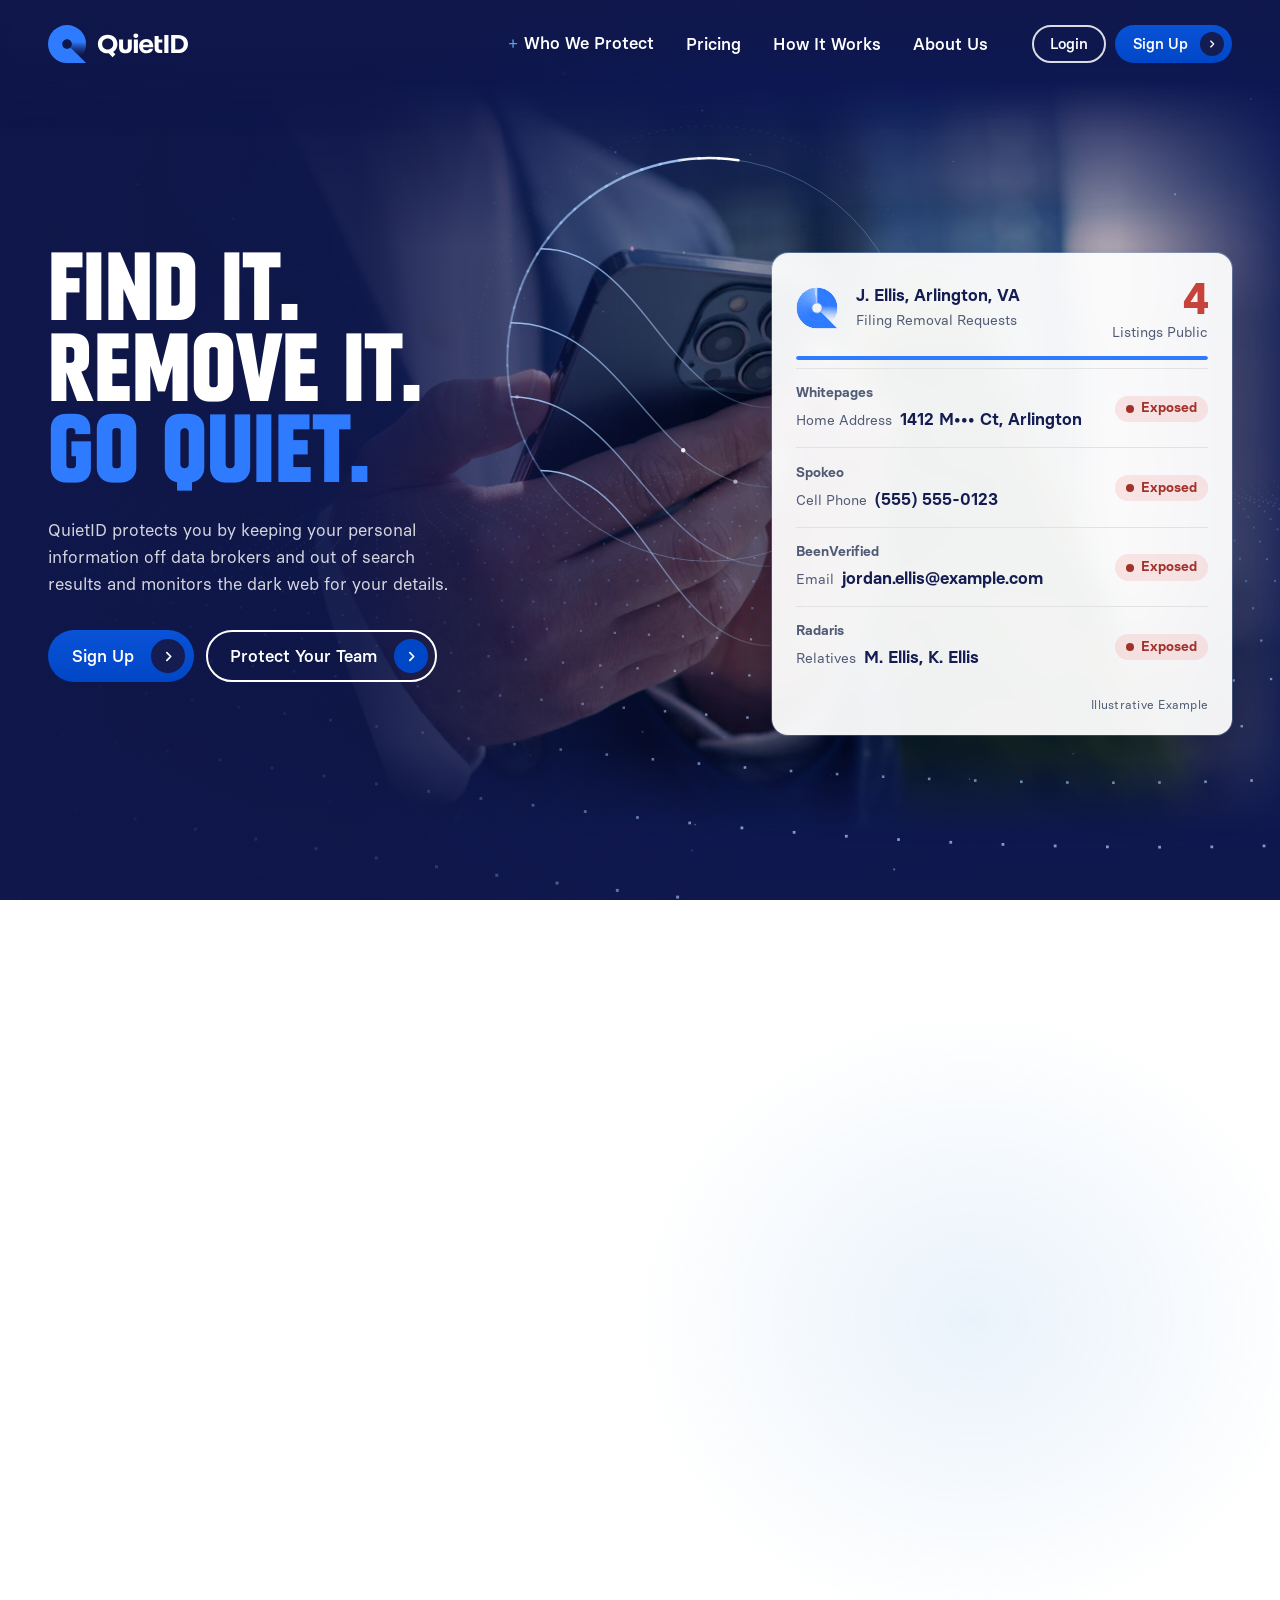
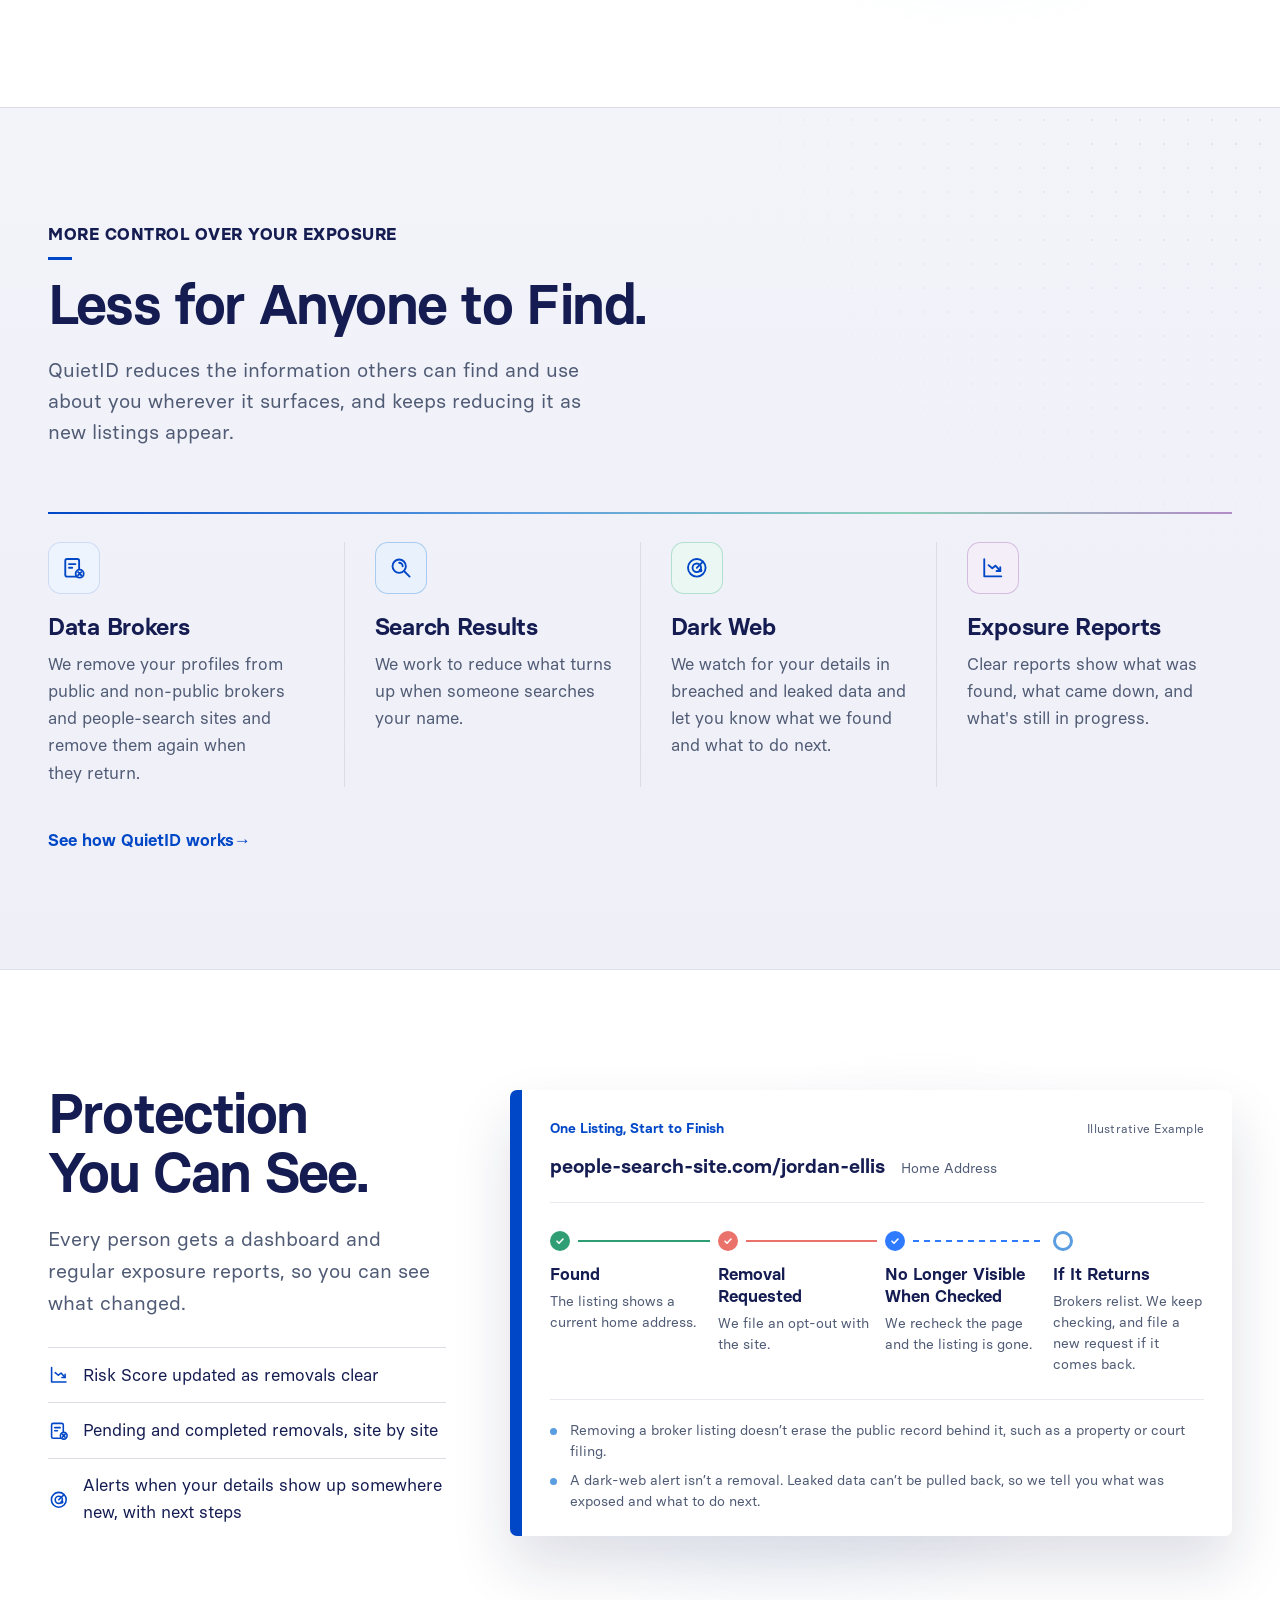
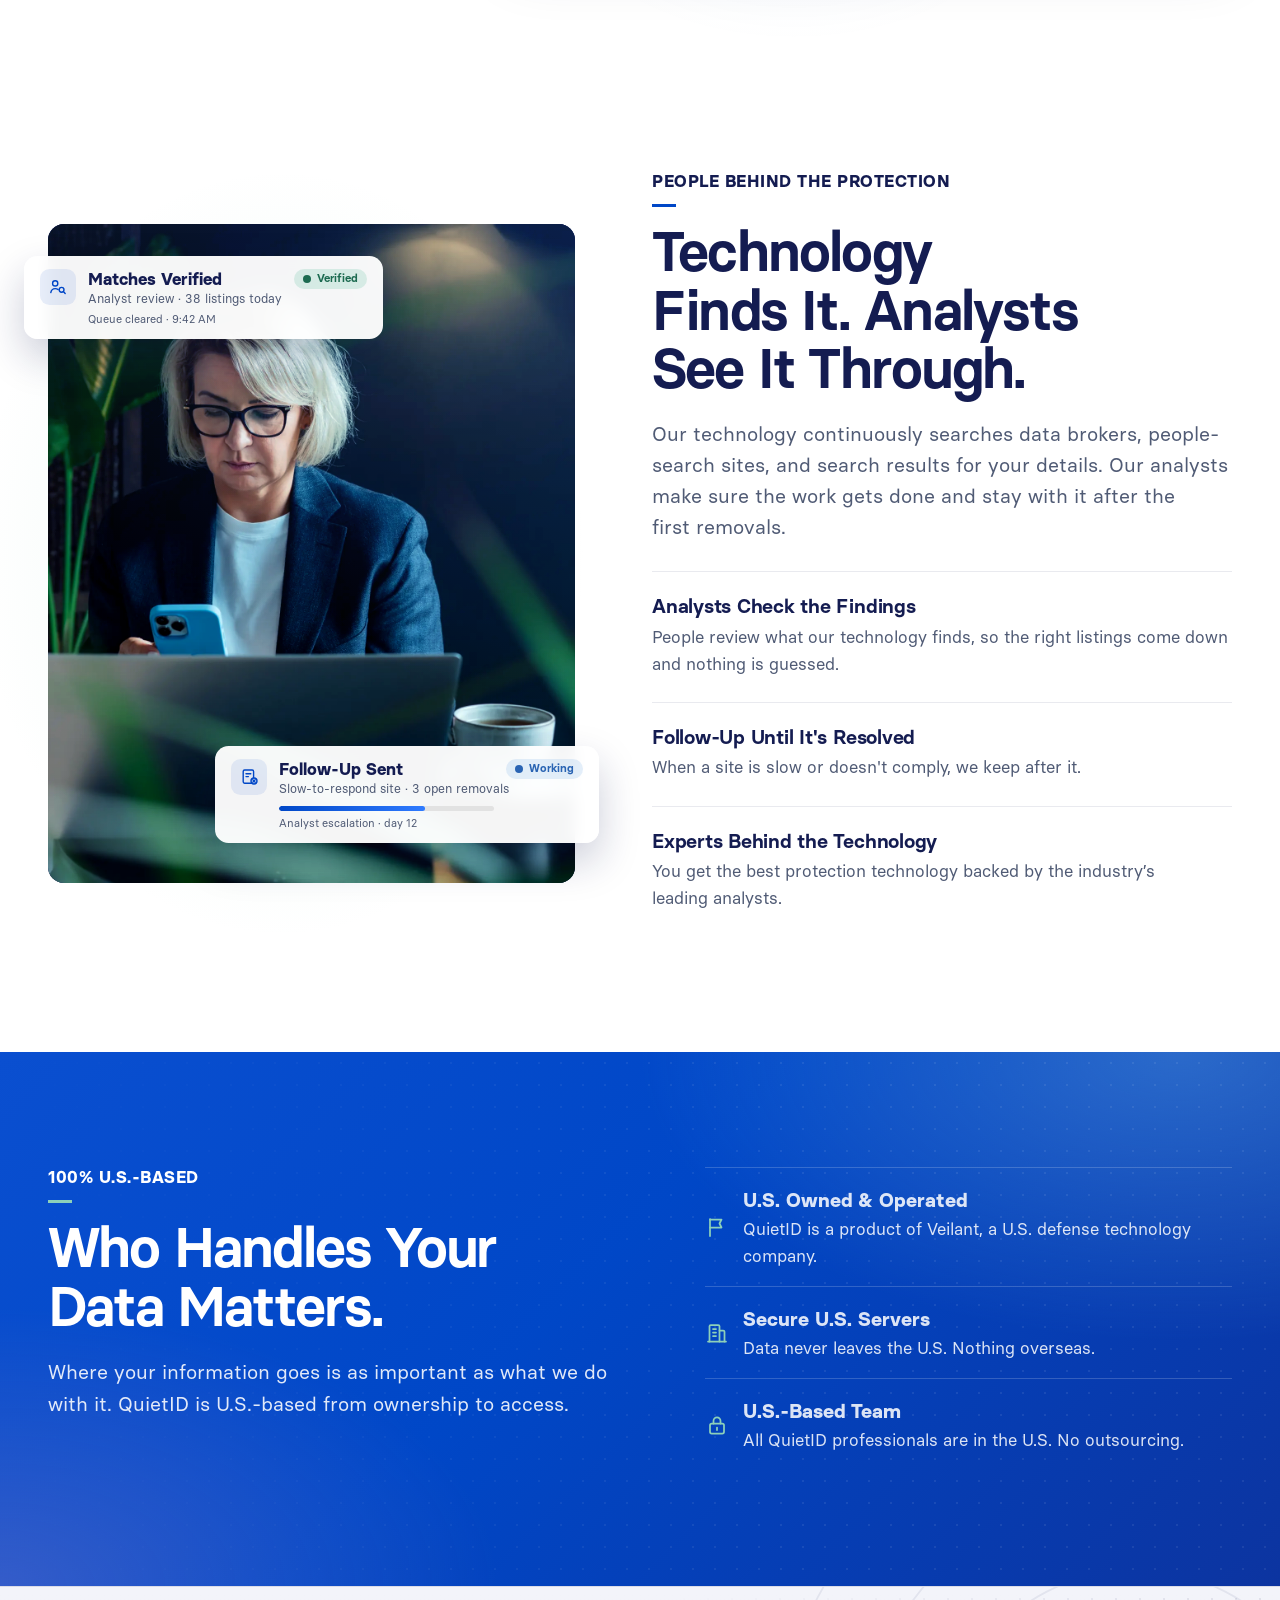
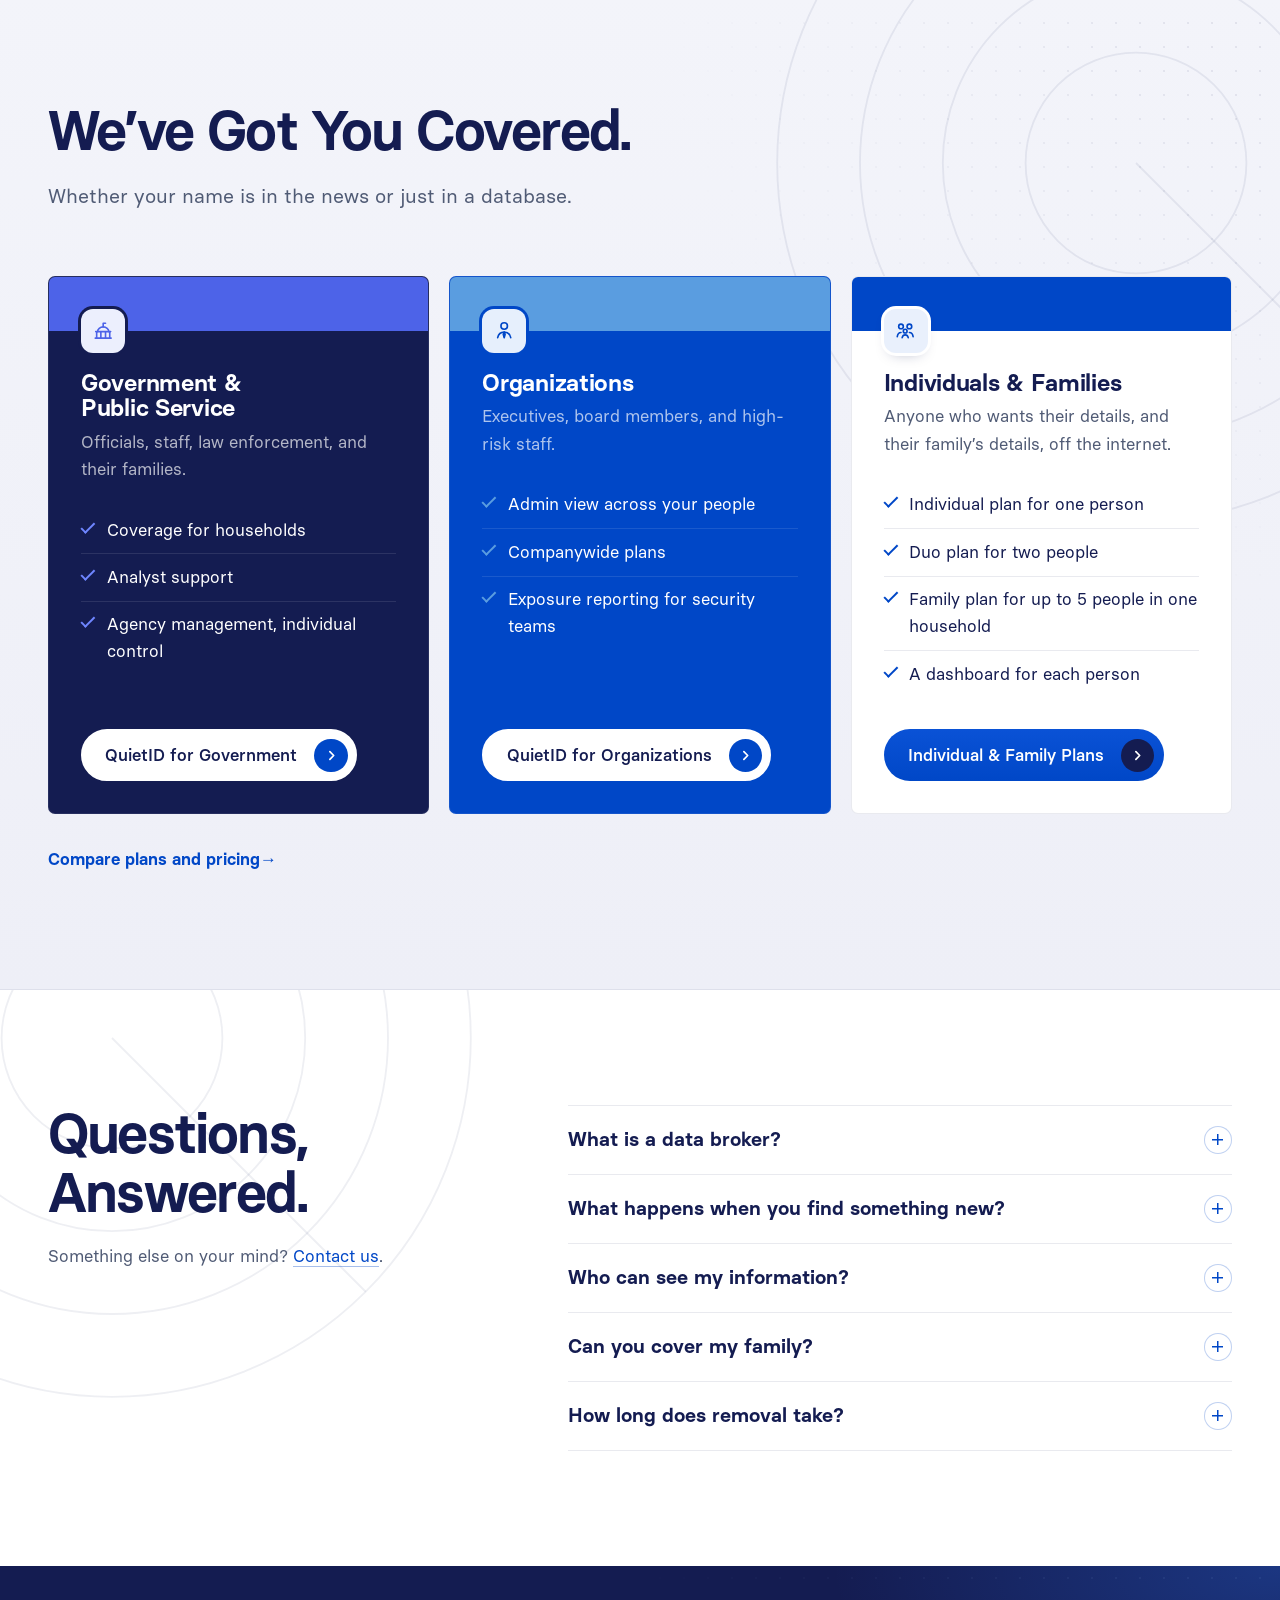
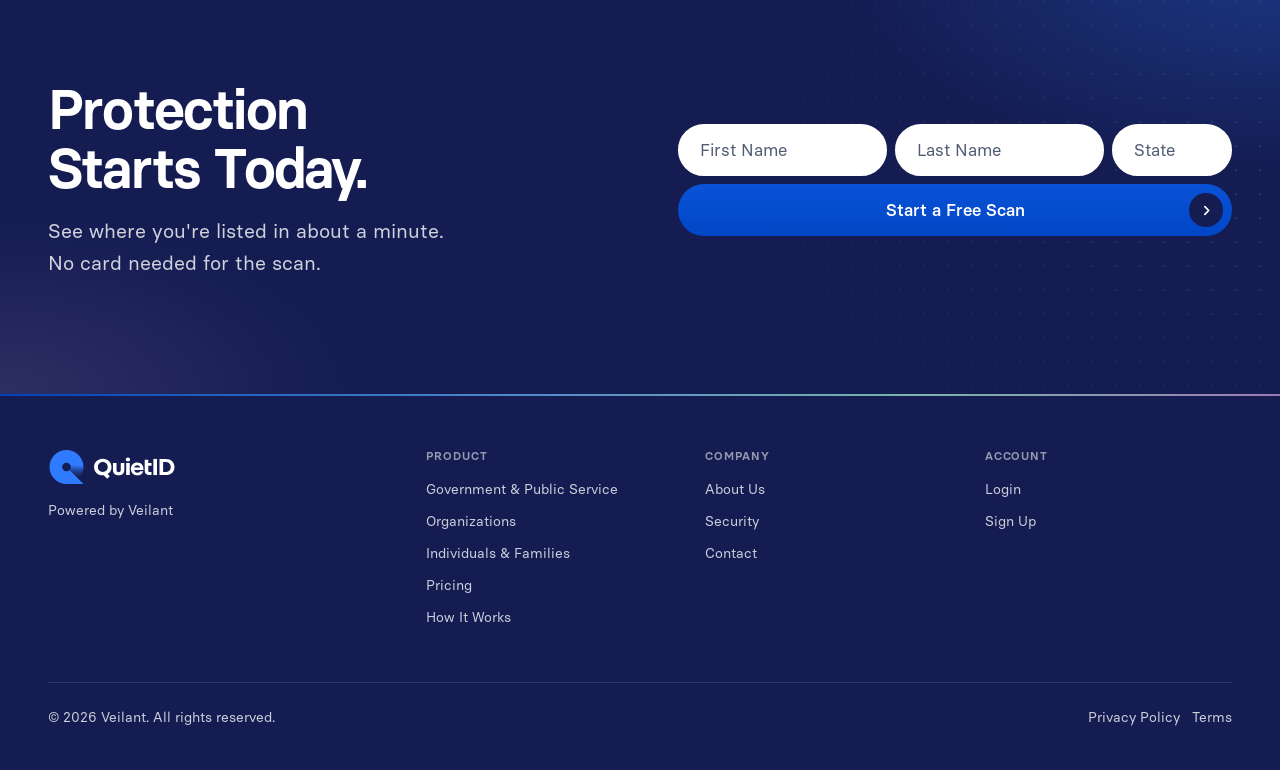
==== commit 3249b02e: "Home: animated listing tracker replaces dashboard card; colour-coded steps Co-Authored-By: Claude Op" ====
--- a/index.html
+++ b/index.html
@@ -201,7 +201,7 @@
 
   <!-- DASHBOARD -->
   <section class="qid-section" aria-labelledby="dash-title" data-feedback="home-dash">
-    <div class="qid-wrap qid-dash-wrap">
+    <div class="qid-wrap qid-dash-wrap qid-dash-wrap--track">
       <div class="qid-dash-wrap__copy">
         <h2 id="dash-title">Protection You Can See.</h2>
         <p>Every person gets a dashboard and regular exposure reports, so you can see what changed.</p>
@@ -211,33 +211,12 @@
           <li><svg class="qid-icon" aria-hidden="true"><use href="#i-radar"/></svg><span>Alerts when your details show up somewhere new, with next steps</span></li>
         </ul>
       </div>
-      <figure class="qid-dash" aria-label="Example QuietID dashboard">
-        <div class="qid-dash__bar"><img src="assets/img/QuietID_Mark_White_Web.svg" alt="" width="24" height="24" loading="lazy" decoding="async">Your Dashboard<span>Sample data</span></div>
-        <div class="qid-dash__body">
-          <div class="qid-score">
-            <p class="qid-score__label">Risk Score</p>
-            <p class="qid-score__value" data-count-from="82" data-count-to="14">14</p>
-            <p class="qid-score__trend">Down from 82 at sign-up</p>
-            <div class="qid-score__meter" aria-hidden="true"><i></i></div>
-          </div>
-          <div class="qid-dash__panel">
-            <div class="qid-dash__stats">
-              <p><strong data-count-to="41">41</strong><span>Removed</span></p>
-              <p><strong data-count-to="6">6</strong><span>In progress</span></p>
-              <p><strong data-count-to="2">2</strong><span>New this month</span></p>
-            </div>
-            <div class="qid-alert"><strong>New Listing Found</strong>Your phone number appeared on a new people-search site. A removal request has been filed.</div>
-          </div>
-        </div>
-      </figure>
-    </div>
-    <div class="qid-wrap qid-track-wrap">
-      <h3 class="qid-track-title">One Listing, Start to Finish.</h3>
-      <figure class="qid-track" aria-label="Example: what happened to one listing">
+      <figure class="qid-track qid-track--play" aria-label="Example: what happened to one listing">
         <div class="qid-track__head">
+          <span class="qid-track__label">One Listing, Start to Finish</span>
+          <span class="qid-track__tag">Illustrative Example</span>
           <span class="qid-track__site">people-search-site.com/jordan-ellis</span>
           <span class="qid-track__field">Home Address</span>
-          <span class="qid-track__tag">Illustrative Example</span>
         </div>
         <ol class="qid-track__steps">
           <li class="is-done"><strong>Found</strong><span>The listing shows a current home address.</span></li>
--- a/assets/css/quietid.css
+++ b/assets/css/quietid.css
@@ -1415,7 +1415,7 @@
   /* "Protection you can see.": headline, dashboard, then body and list */
   .qid-dash-wrap { gap: 0; }
   .qid-dash-wrap__copy { display: contents; }
-  .qid-dash-wrap > .qid-dash { order: 1; width: 100%; max-width: none; margin: 1.75rem 0 0; border-radius: .75rem; }
+  .qid-dash-wrap > .qid-dash, .qid-dash-wrap > .qid-track { order: 1; width: 100%; max-width: none; margin: 1.75rem 0 0; border-radius: .75rem; }
   .qid-dash-wrap__copy p { order: 2; margin-top: 1.75rem; }
   .qid-dash-wrap__copy ul { order: 3; }
   .qid-dash__bar { gap: .5rem; padding: .6rem .9rem; font-size: .8125rem; white-space: nowrap; }
@@ -1663,9 +1663,17 @@
    Client edits, round 1 (Nov 24, 2026)
    ========================================================================== */
 
-/* Icon boxes: one style everywhere, matching About > How We Work (no multi-coloured tints) */
+/* Icon boxes: solid fills, no gradients.
+   On white or light gray sections: solid pale blue. On medium or dark grounds: solid white.
+   Four-step rows keep their accent colour coding (matching each step's top rule) as solid tints. */
+.qid-step__icon,
 .qid-steps .qid-step:nth-child(n) .qid-step__icon,
-.qid-features .qid-feature:nth-child(n) .qid-step__icon { background: linear-gradient(160deg, #ffffff 0%, #eef4fd 100%) !important; border-color: rgba(0, 71, 199, .12); }
+.qid-features .qid-feature:nth-child(n) .qid-step__icon { background: #eef4fd !important; border-color: rgba(0, 71, 199, .14) !important; }
+.qid-steps .qid-step:nth-child(2) .qid-step__icon { background: #e9f2fc !important; border-color: rgba(90, 157, 224, .45) !important; }
+.qid-steps .qid-step:nth-child(3) .qid-step__icon { background: #ebf7f2 !important; border-color: rgba(141, 208, 185, .6) !important; }
+.qid-steps .qid-step:nth-child(4) .qid-step__icon { background: #f4eef8 !important; border-color: rgba(179, 140, 199, .5) !important; }
+.qid-hero .qid-step__icon, .qid-page-hero .qid-step__icon, .qid-plan--dark .qid-step__icon,
+.qid-section--navy .qid-step__icon, .qid-section--blue .qid-step__icon, .qid-cta .qid-step__icon { background: var(--qid-white) !important; border-color: transparent !important; }
 
 /* No 01/02/03 numbering on point lists */
 .qid-points li { grid-template-columns: minmax(0, 1fr); }
@@ -1737,3 +1745,53 @@
   .qid-track__steps li:nth-last-child(2)::after { background: repeating-linear-gradient(180deg, var(--qid-sky) 0 6px, transparent 6px 11px); }
   .qid-track__notes { grid-template-columns: minmax(0, 1fr); }
 }
+
+/* Proof of removal: colour-coded steps (Found green, Removal Requested red, No Longer Visible QuietID blue) */
+.qid-track__steps li:nth-child(1)::before, .qid-track__steps li:nth-child(1)::after { background-color: #2f9e74; }
+.qid-track__steps li:nth-child(2)::before, .qid-track__steps li:nth-child(2)::after { background-color: var(--qid-coral); }
+.qid-track__steps li:nth-child(3)::before { background-color: var(--qid-signal); }
+.qid-track__steps li:nth-child(3)::after { background: repeating-linear-gradient(90deg, var(--qid-signal) 0 6px, transparent 6px 11px); }
+.qid-track__steps li.is-watch::before { border-color: var(--qid-sky); }
+@media (max-width: 920px) { .qid-track__steps li:nth-child(3)::after { background: repeating-linear-gradient(180deg, var(--qid-signal) 0 6px, transparent 6px 11px); } }
+
+/* Home: the tracker is the main infographic of "Protection You Can See" */
+@media (min-width: 921px) { .qid-dash-wrap--track { grid-template-columns: minmax(0, .8fr) minmax(0, 1.45fr); gap: clamp(2rem, 5vw, 4.5rem); } }
+.qid-track--play { margin: 0; background: var(--qid-white); box-shadow: 0 30px 60px rgba(20, 28, 81, .14); padding: 1.75rem 1.75rem 1.5rem; }
+.qid-track--play .qid-track__head { display: grid; grid-template-columns: max-content minmax(0, 1fr); align-items: baseline; gap: .6rem 1rem; }
+.qid-track__label { font-size: var(--qid-step--1); font-weight: 600; color: var(--qid-blue); }
+.qid-track--play .qid-track__tag { justify-self: end; margin: 0; }
+.qid-track--play .qid-track__site { font-size: var(--qid-step-1); }
+.qid-track--play .qid-track__steps { gap: 1rem; margin-top: 1.75rem; }
+@media (min-width: 921px) { .qid-track--play .qid-track__steps li::after { right: -.5rem; } }
+.qid-track--play .qid-track__notes { grid-template-columns: minmax(0, 1fr); gap: .5rem; }
+
+/* Step-by-step entrance, left to right, once the card scrolls into view */
+@keyframes qid-track-in { from { opacity: 0; transform: translateX(-14px); } to { opacity: 1; transform: none; } }
+@keyframes qid-track-dot { 0% { transform: scale(0); } 70% { transform: scale(1.18); } 100% { transform: scale(1); } }
+@keyframes qid-track-line { from { transform: scaleX(0); } to { transform: scaleX(1); } }
+@keyframes qid-track-line-v { from { transform: scaleY(0); } to { transform: scaleY(1); } }
+@keyframes qid-fade { from { opacity: 0; } to { opacity: 1; } }
+.qid-track--play .qid-track__steps li:nth-child(1) { --i: 0; }
+.qid-track--play .qid-track__steps li:nth-child(2) { --i: 1; }
+.qid-track--play .qid-track__steps li:nth-child(3) { --i: 2; }
+.qid-track--play .qid-track__steps li:nth-child(4) { --i: 3; }
+html.qid-js .qid-track--play .qid-track__steps li > * { opacity: 0; }
+html.qid-js .qid-track--play .qid-track__steps li::before { transform: scale(0); }
+html.qid-js .qid-track--play .qid-track__steps li::after { transform: scaleX(0); transform-origin: left center; }
+html.qid-js .qid-track--play .qid-track__notes { opacity: 0; }
+html.qid-js .qid-track--play.is-in .qid-track__steps li > * { animation: qid-track-in .55s calc(var(--i) * 800ms + 350ms) cubic-bezier(.2, .7, .2, 1) both; }
+html.qid-js .qid-track--play.is-in .qid-track__steps li::before { animation: qid-track-dot .45s calc(var(--i) * 800ms + 300ms) cubic-bezier(.3, .8, .3, 1.2) both; }
+html.qid-js .qid-track--play.is-in .qid-track__steps li::after { animation: qid-track-line .5s calc(var(--i) * 800ms + 650ms) cubic-bezier(.6, 0, .3, 1) both; }
+html.qid-js .qid-track--play.is-in .qid-track__notes { animation: qid-fade .6s 3.4s ease both; }
+@media (max-width: 920px) {
+  html.qid-js .qid-track--play .qid-track__steps li::after { transform: scaleY(0); transform-origin: center top; }
+  html.qid-js .qid-track--play.is-in .qid-track__steps li::after { animation-name: qid-track-line-v; }
+  .qid-track--play { padding: 1.25rem 1.25rem 1.25rem 1.1rem; }
+  .qid-track--play .qid-track__head { grid-template-columns: minmax(0, 1fr) max-content; }
+  .qid-track--play .qid-track__site { grid-column: 1 / -1; font-size: var(--qid-step-0); }
+  .qid-track--play .qid-track__field { grid-column: 1 / -1; }
+}
+@media (prefers-reduced-motion: reduce) {
+  html.qid-js .qid-track--play .qid-track__steps li > *, html.qid-js .qid-track--play .qid-track__notes { opacity: 1; animation: none !important; }
+  html.qid-js .qid-track--play .qid-track__steps li::before, html.qid-js .qid-track--play .qid-track__steps li::after { transform: none; animation: none !important; }
+}
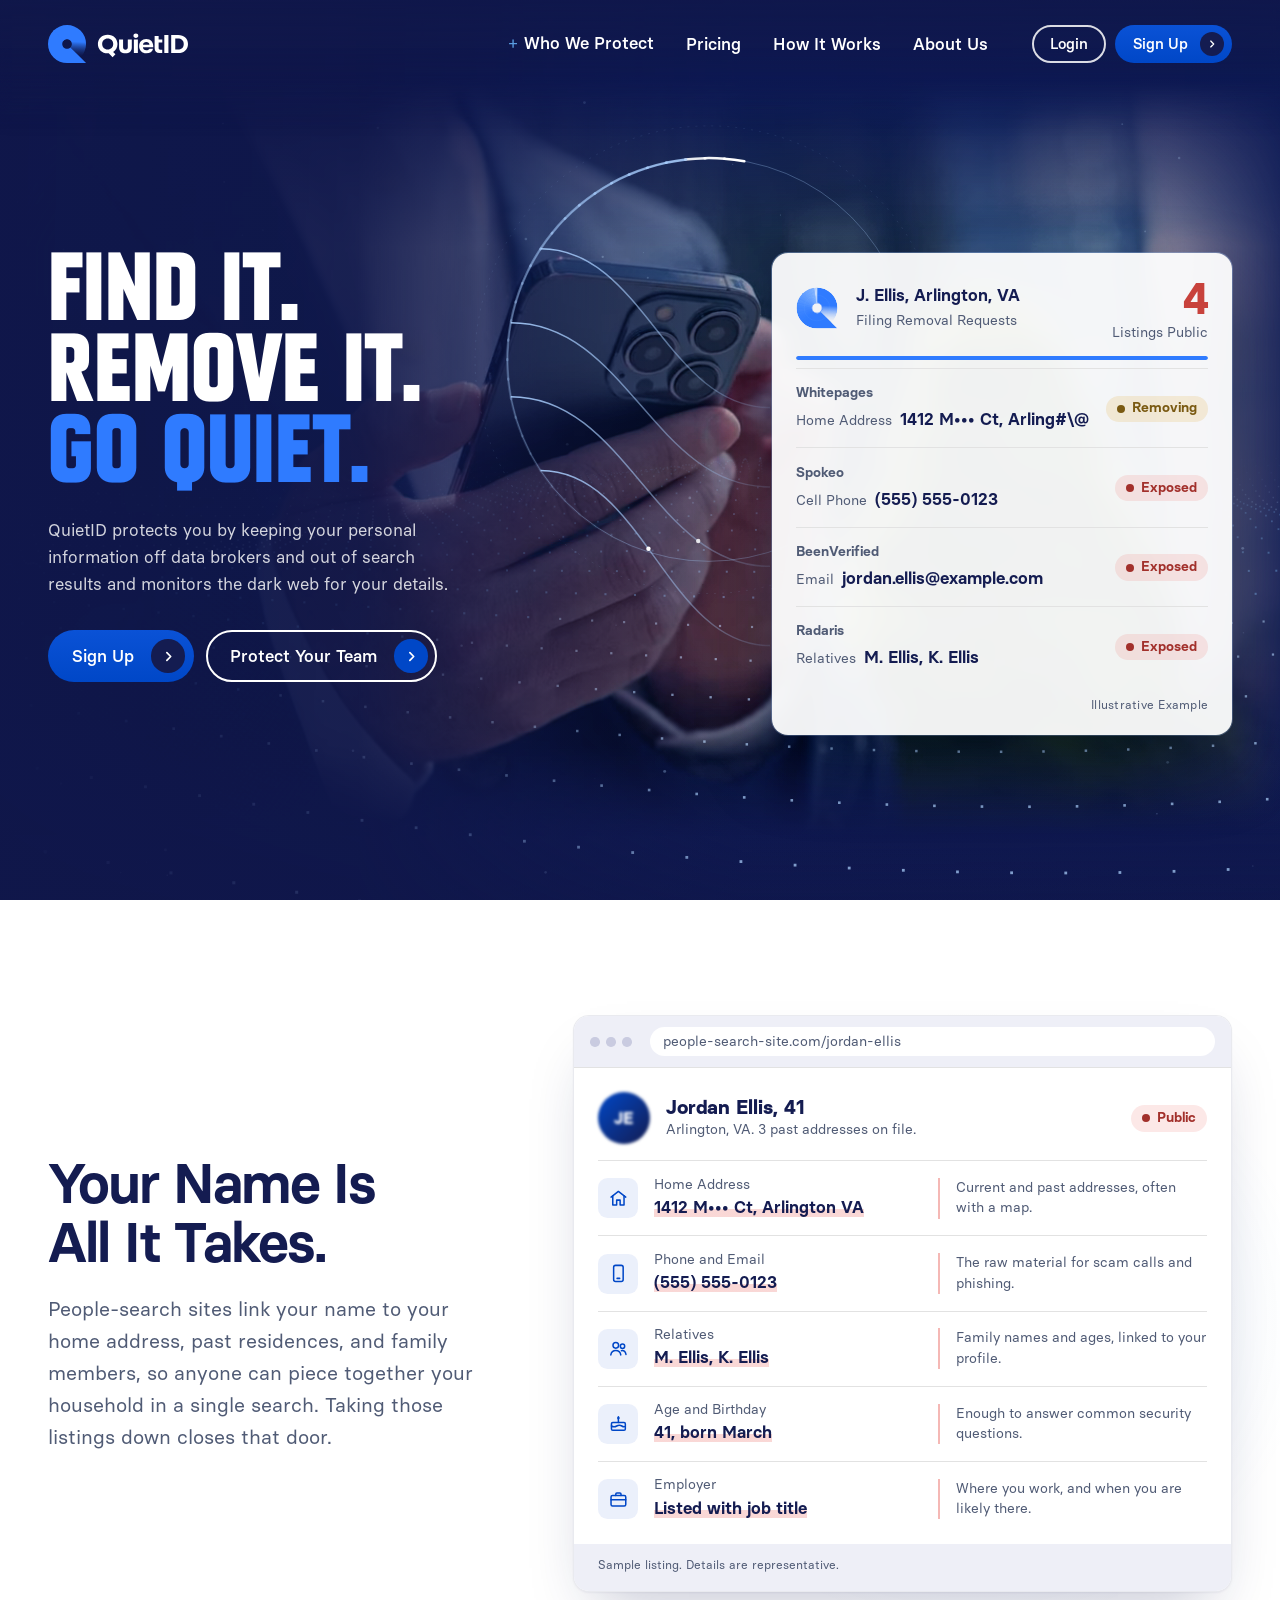
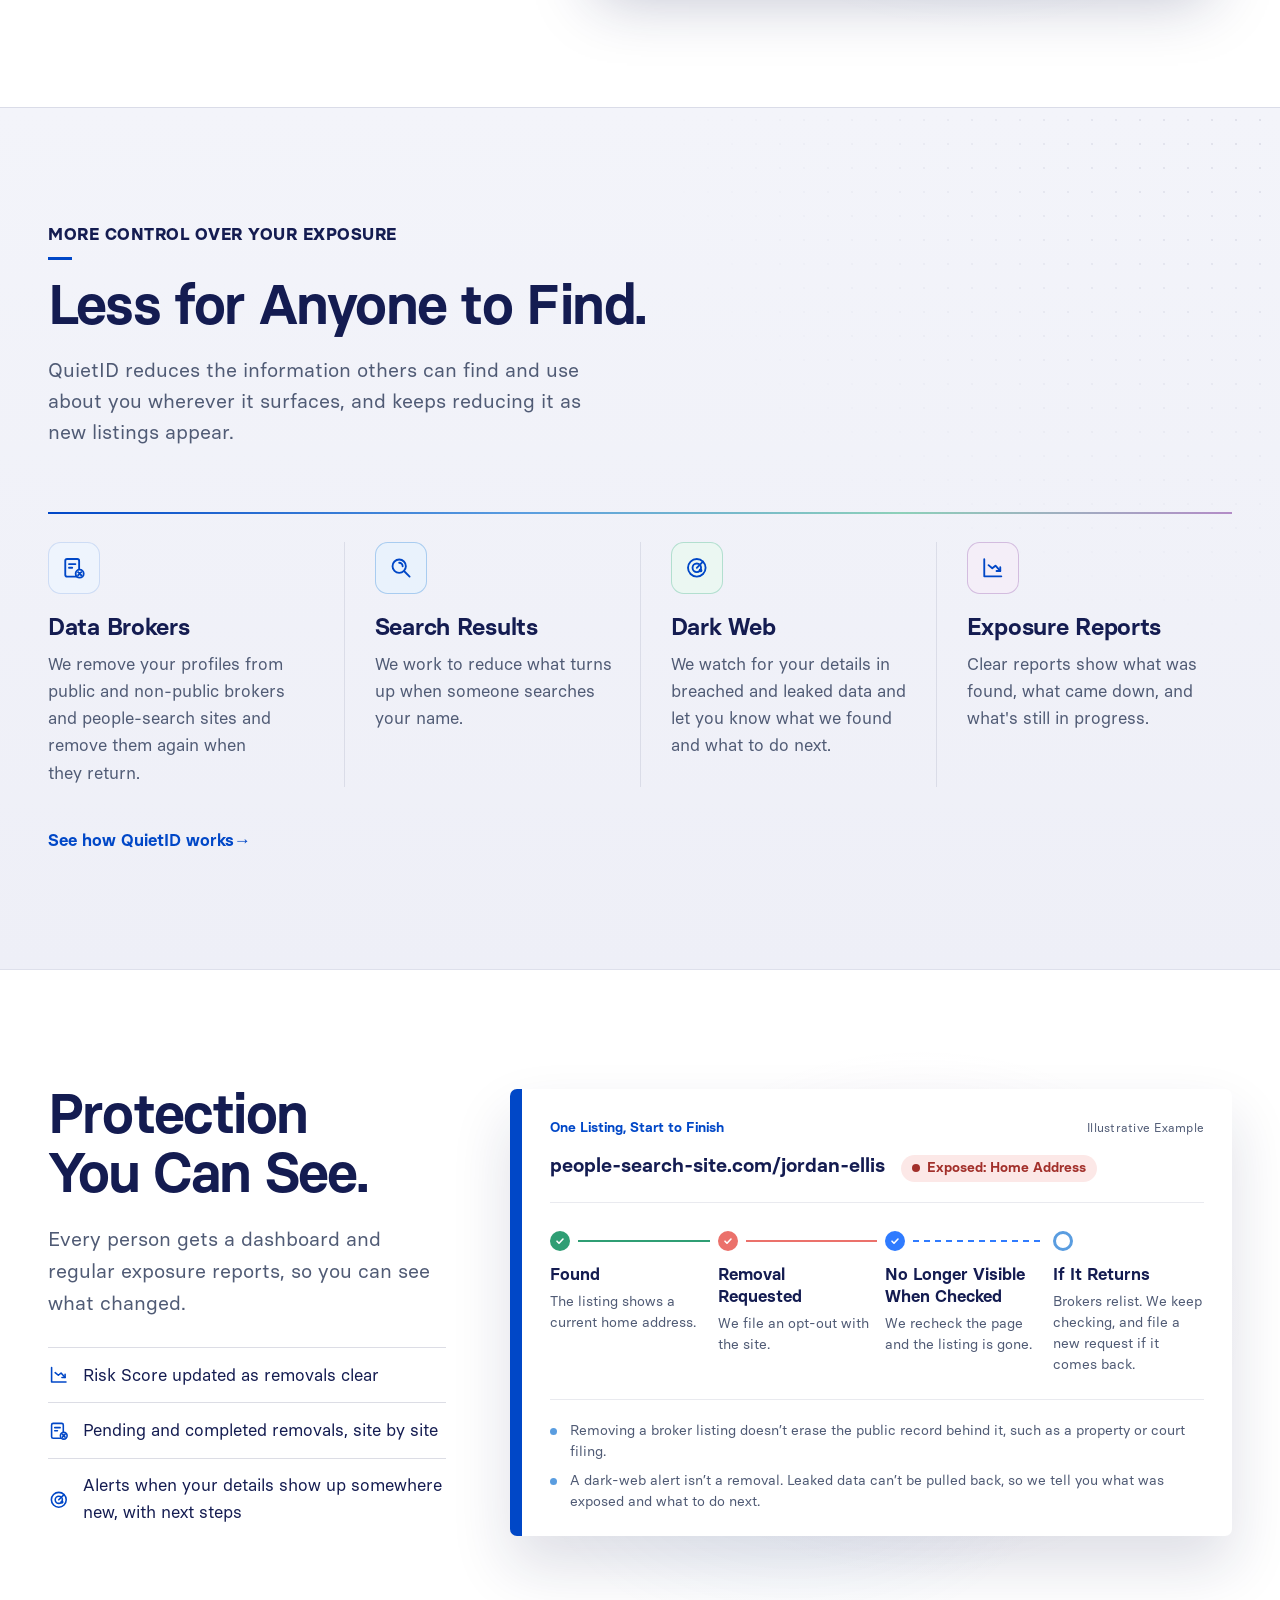
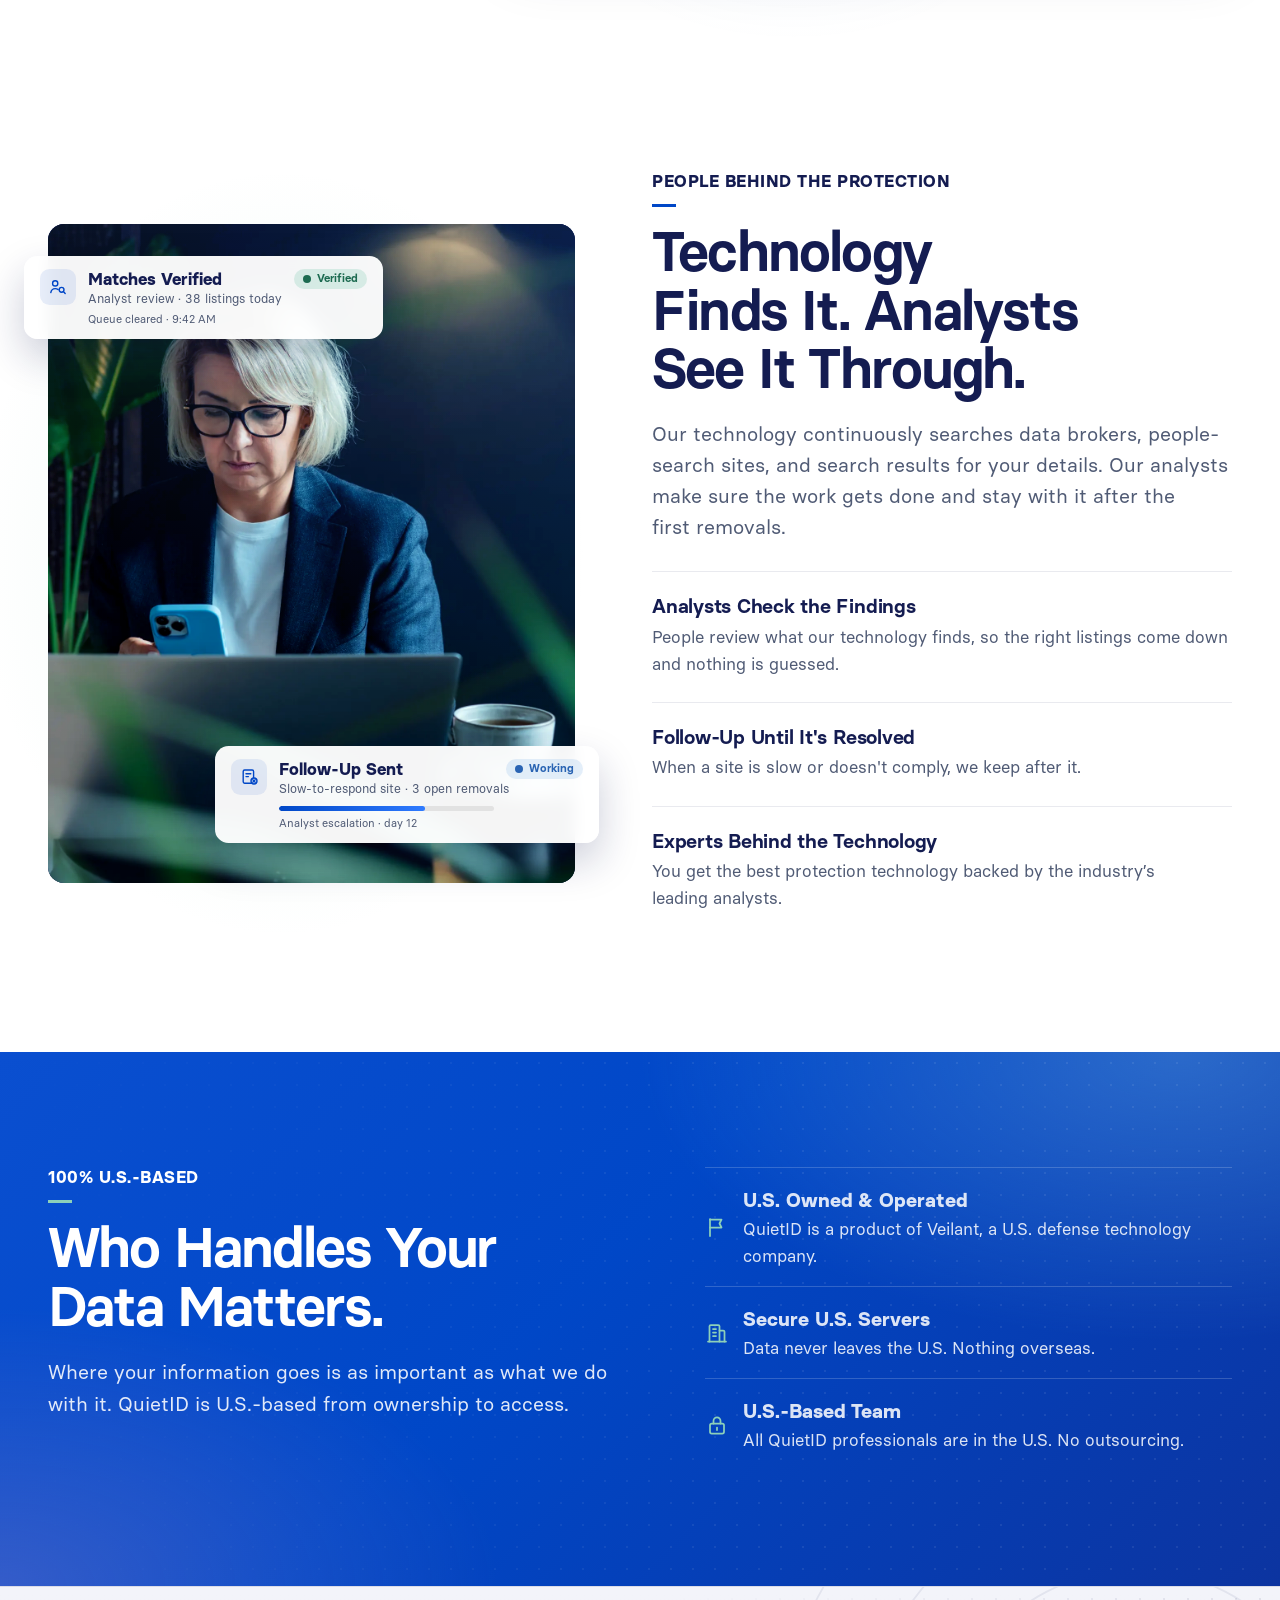
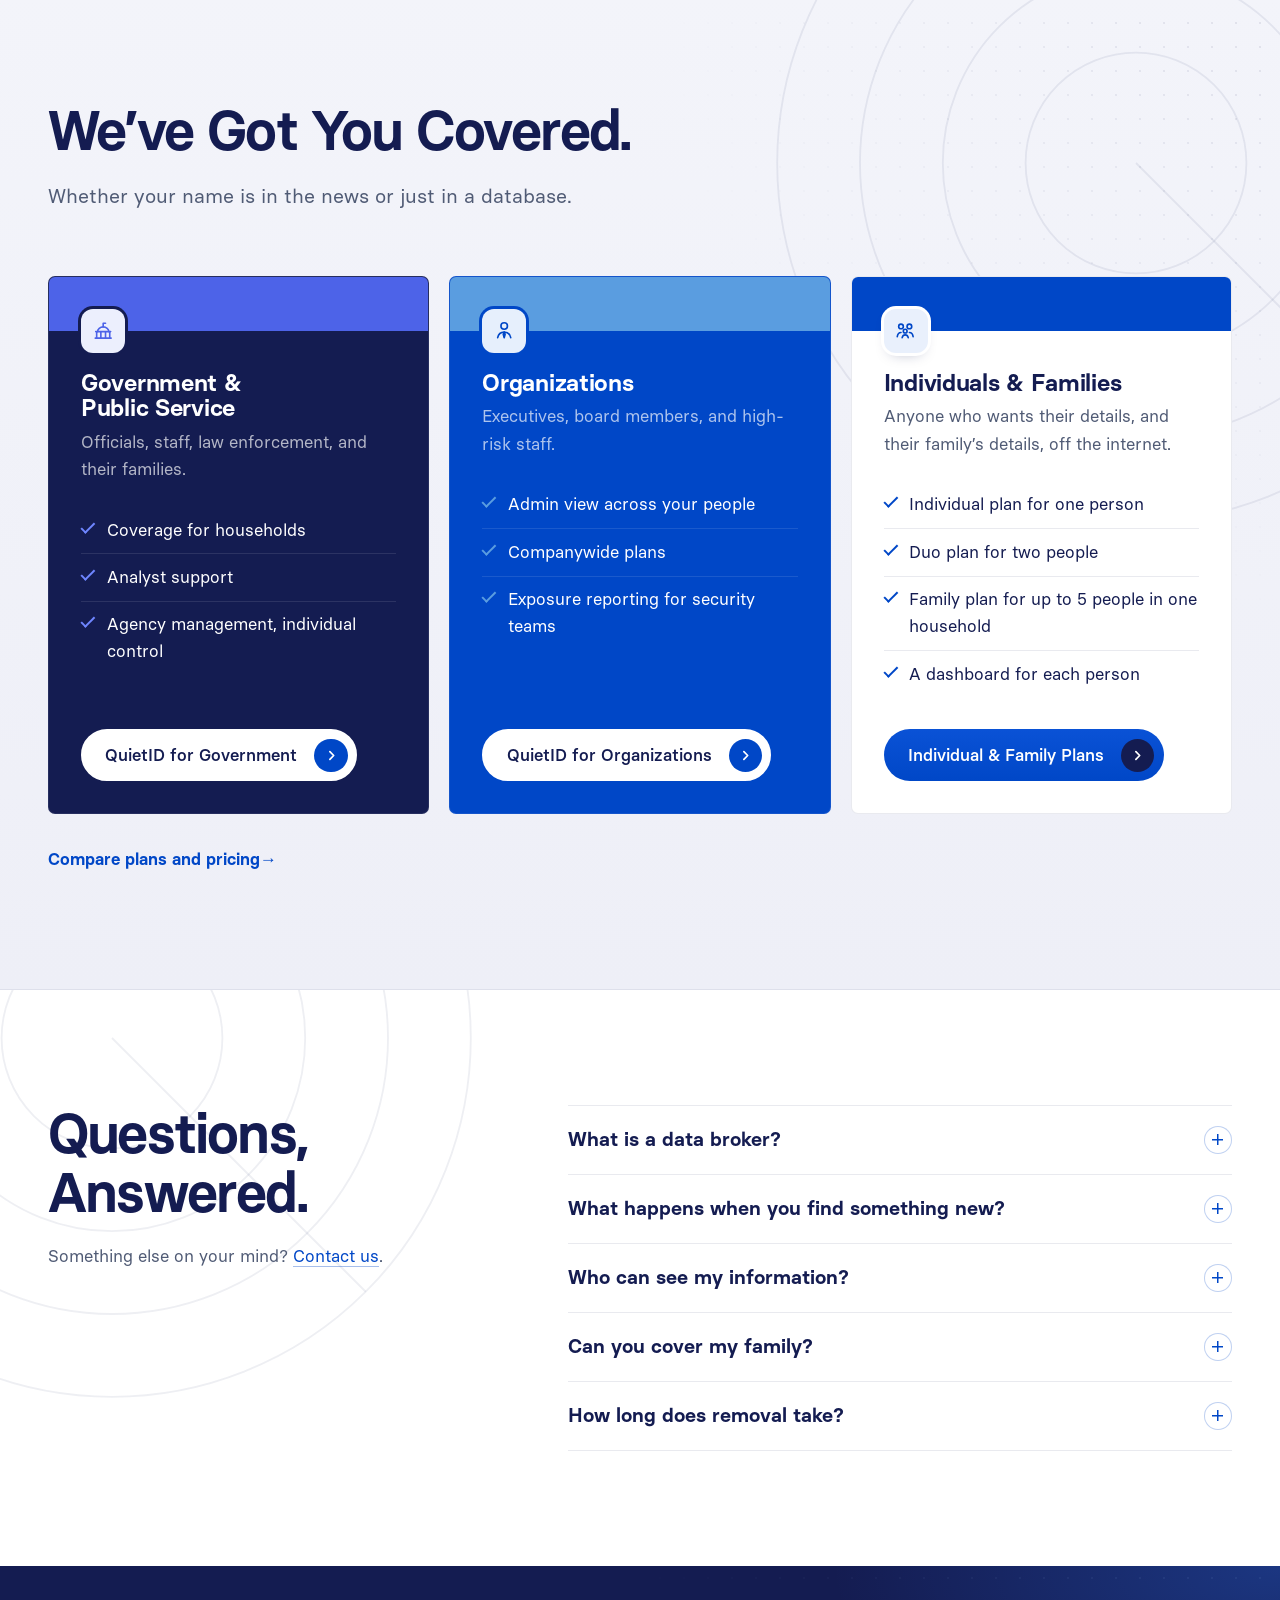
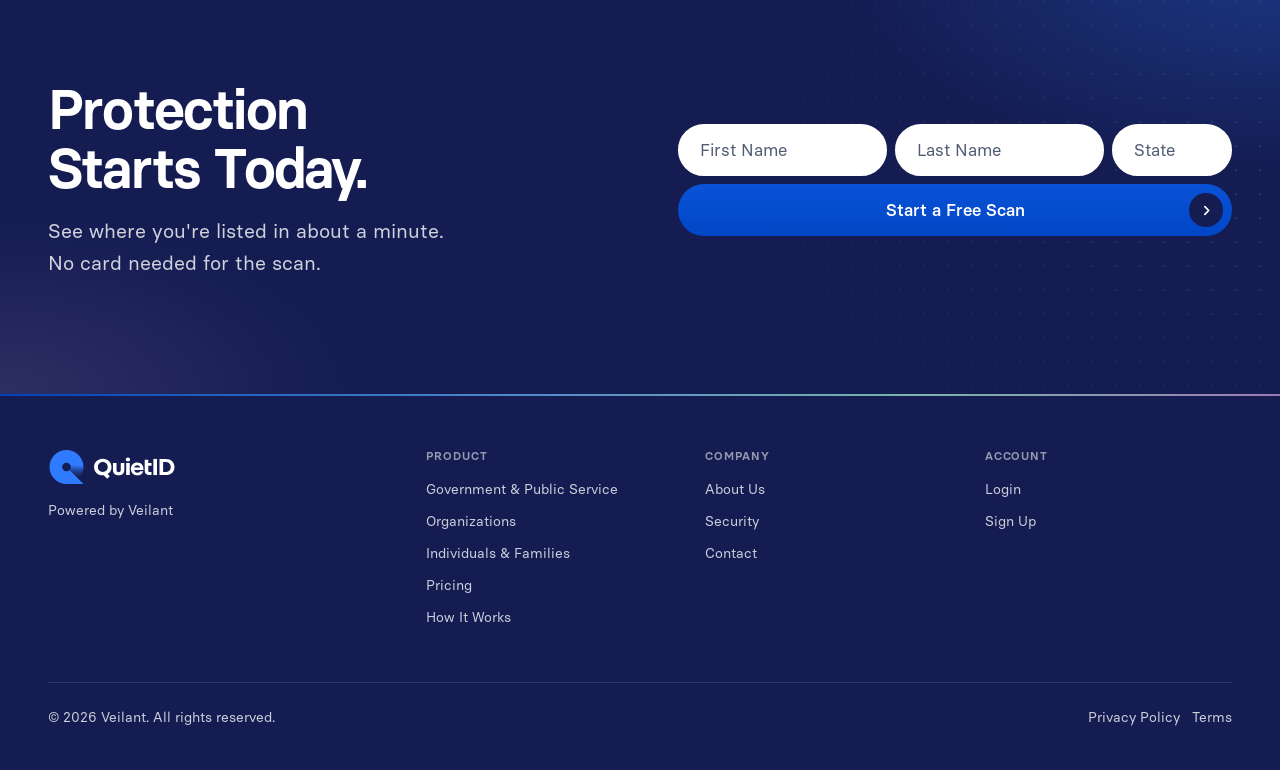
==== commit 729223d1: "Tracker: Exposed: Home Address as an alert chip Co-Authored-By: Claude Opus 5.5 <noreply@anthropic.c" ====
--- a/index.html
+++ b/index.html
@@ -216,7 +216,7 @@
           <span class="qid-track__label">One Listing, Start to Finish</span>
           <span class="qid-track__tag">Illustrative Example</span>
           <span class="qid-track__site">people-search-site.com/jordan-ellis</span>
-          <span class="qid-track__field">Home Address</span>
+          <span class="qid-chip qid-chip--exposed qid-track__alert" role="status">Exposed: Home Address</span>
         </div>
         <ol class="qid-track__steps">
           <li class="is-done"><strong>Found</strong><span>The listing shows a current home address.</span></li>
--- a/assets/css/quietid.css
+++ b/assets/css/quietid.css
@@ -1795,3 +1795,10 @@
   html.qid-js .qid-track--play .qid-track__steps li > *, html.qid-js .qid-track--play .qid-track__notes { opacity: 1; animation: none !important; }
   html.qid-js .qid-track--play .qid-track__steps li::before, html.qid-js .qid-track--play .qid-track__steps li::after { transform: none; animation: none !important; }
 }
+
+/* Tracker: the exposed detail reads as an alert on that site, not subtext */
+.qid-track__alert { justify-self: start; font-weight: 600; }
+.qid-track__alert::before { animation: qid-alert-pulse 1.8s ease-in-out 3; }
+@keyframes qid-alert-pulse { 0%, 100% { box-shadow: 0 0 0 0 rgba(235, 113, 107, .55); } 50% { box-shadow: 0 0 0 5px rgba(235, 113, 107, 0); } }
+@media (max-width: 920px) { .qid-track--play .qid-track__alert { grid-column: 1 / -1; } }
+@media (prefers-reduced-motion: reduce) { .qid-track__alert::before { animation: none; } }
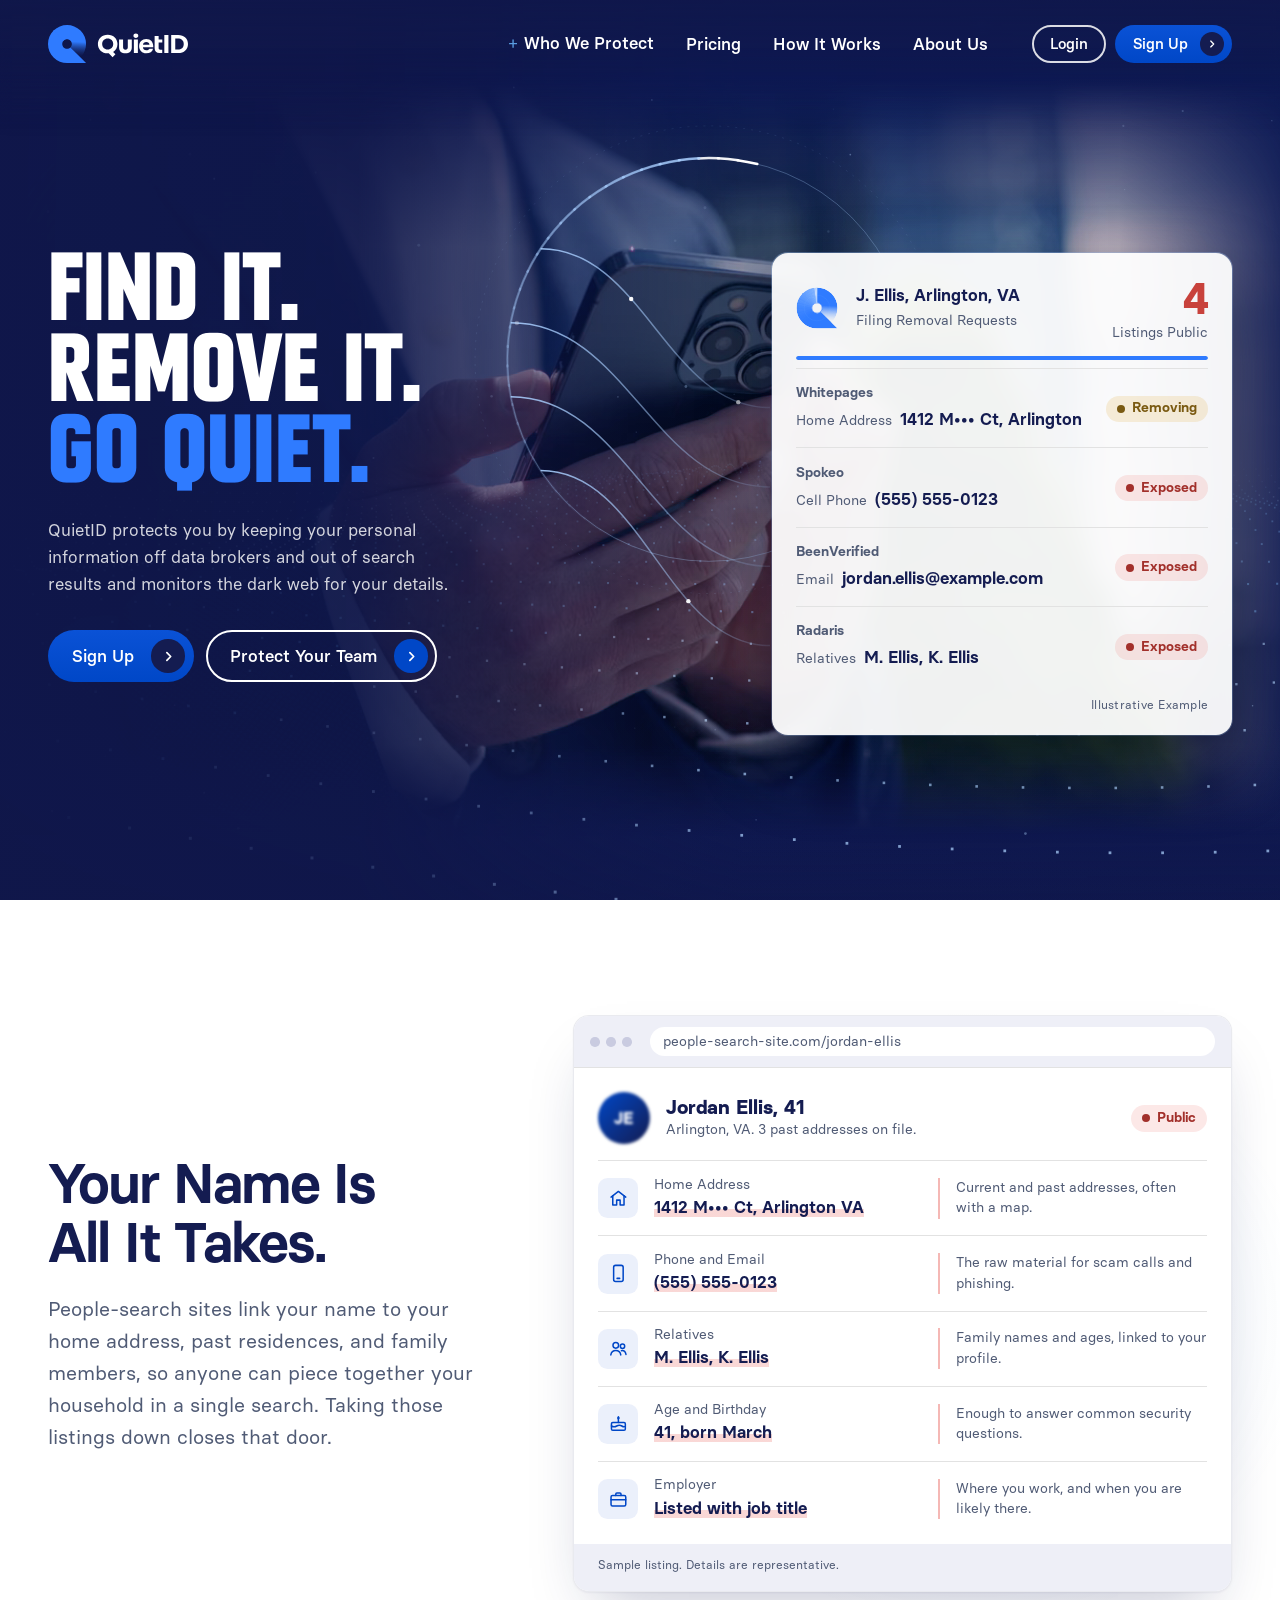
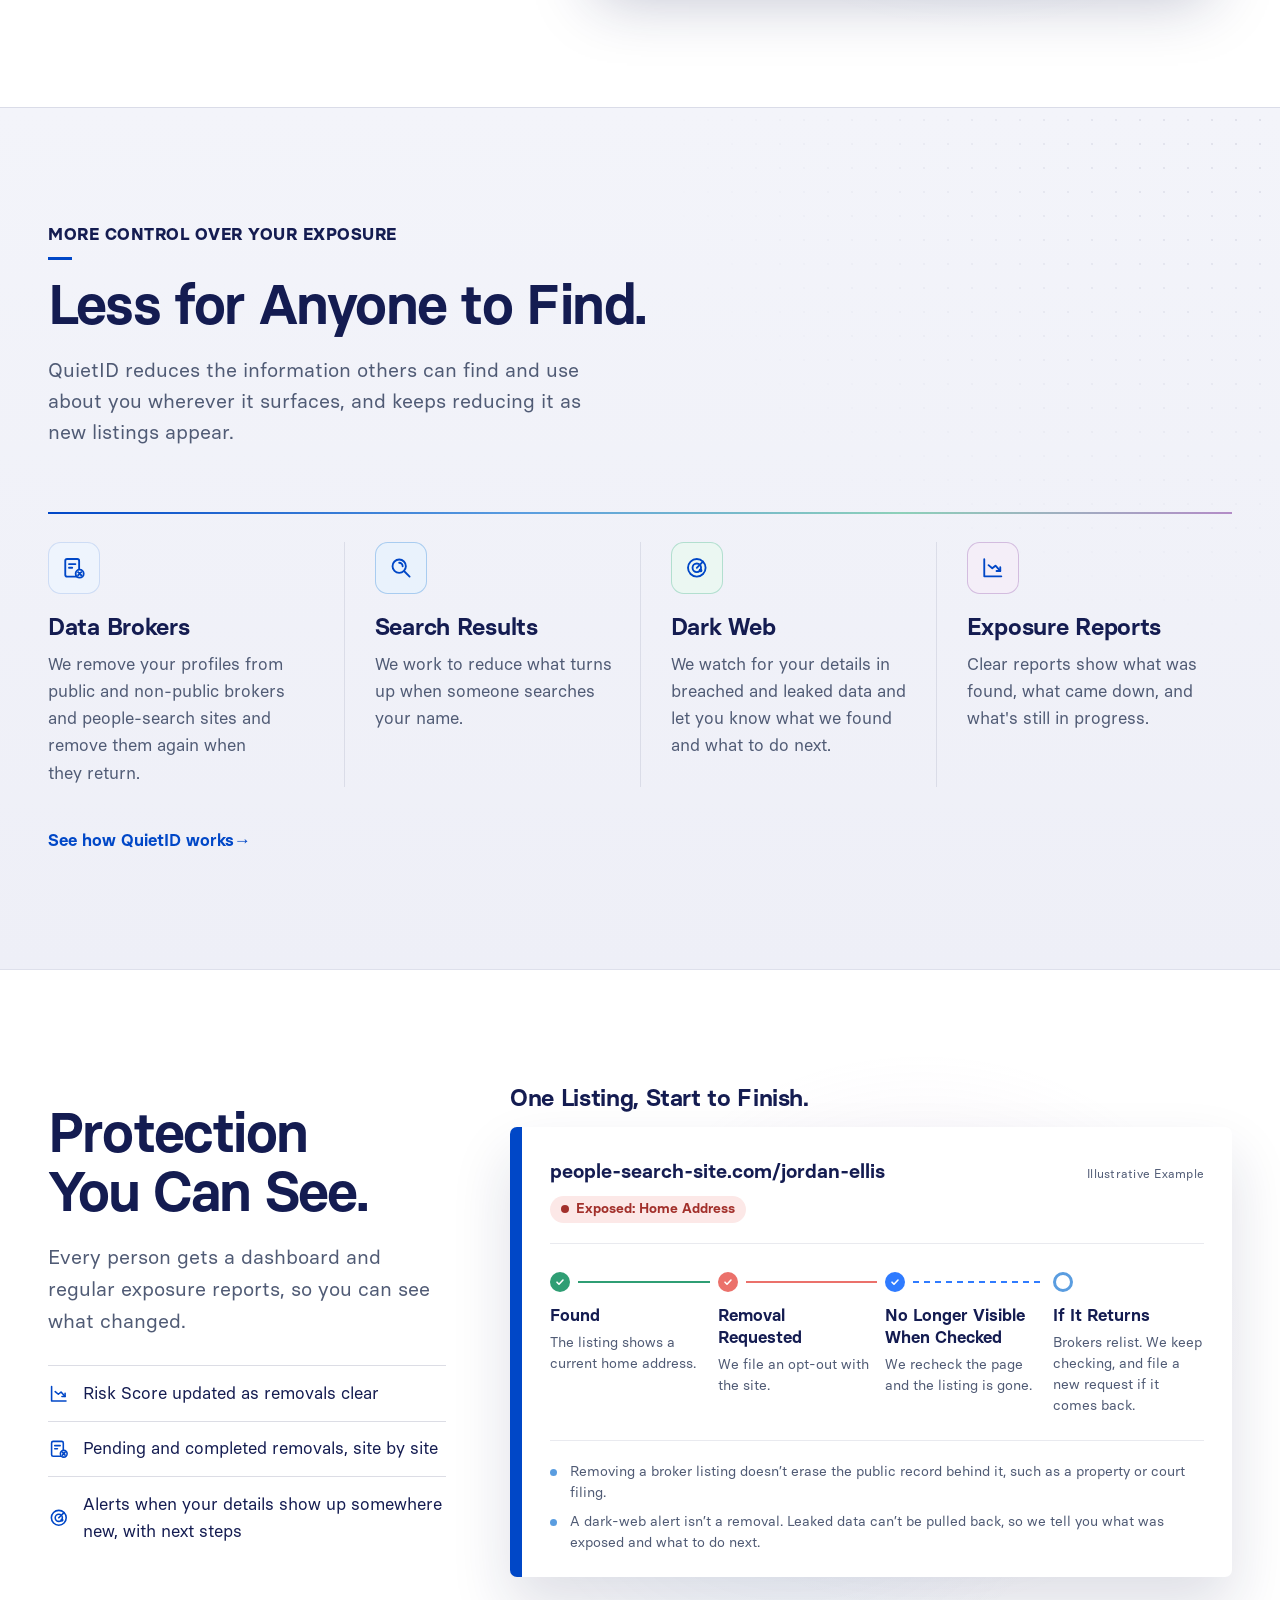
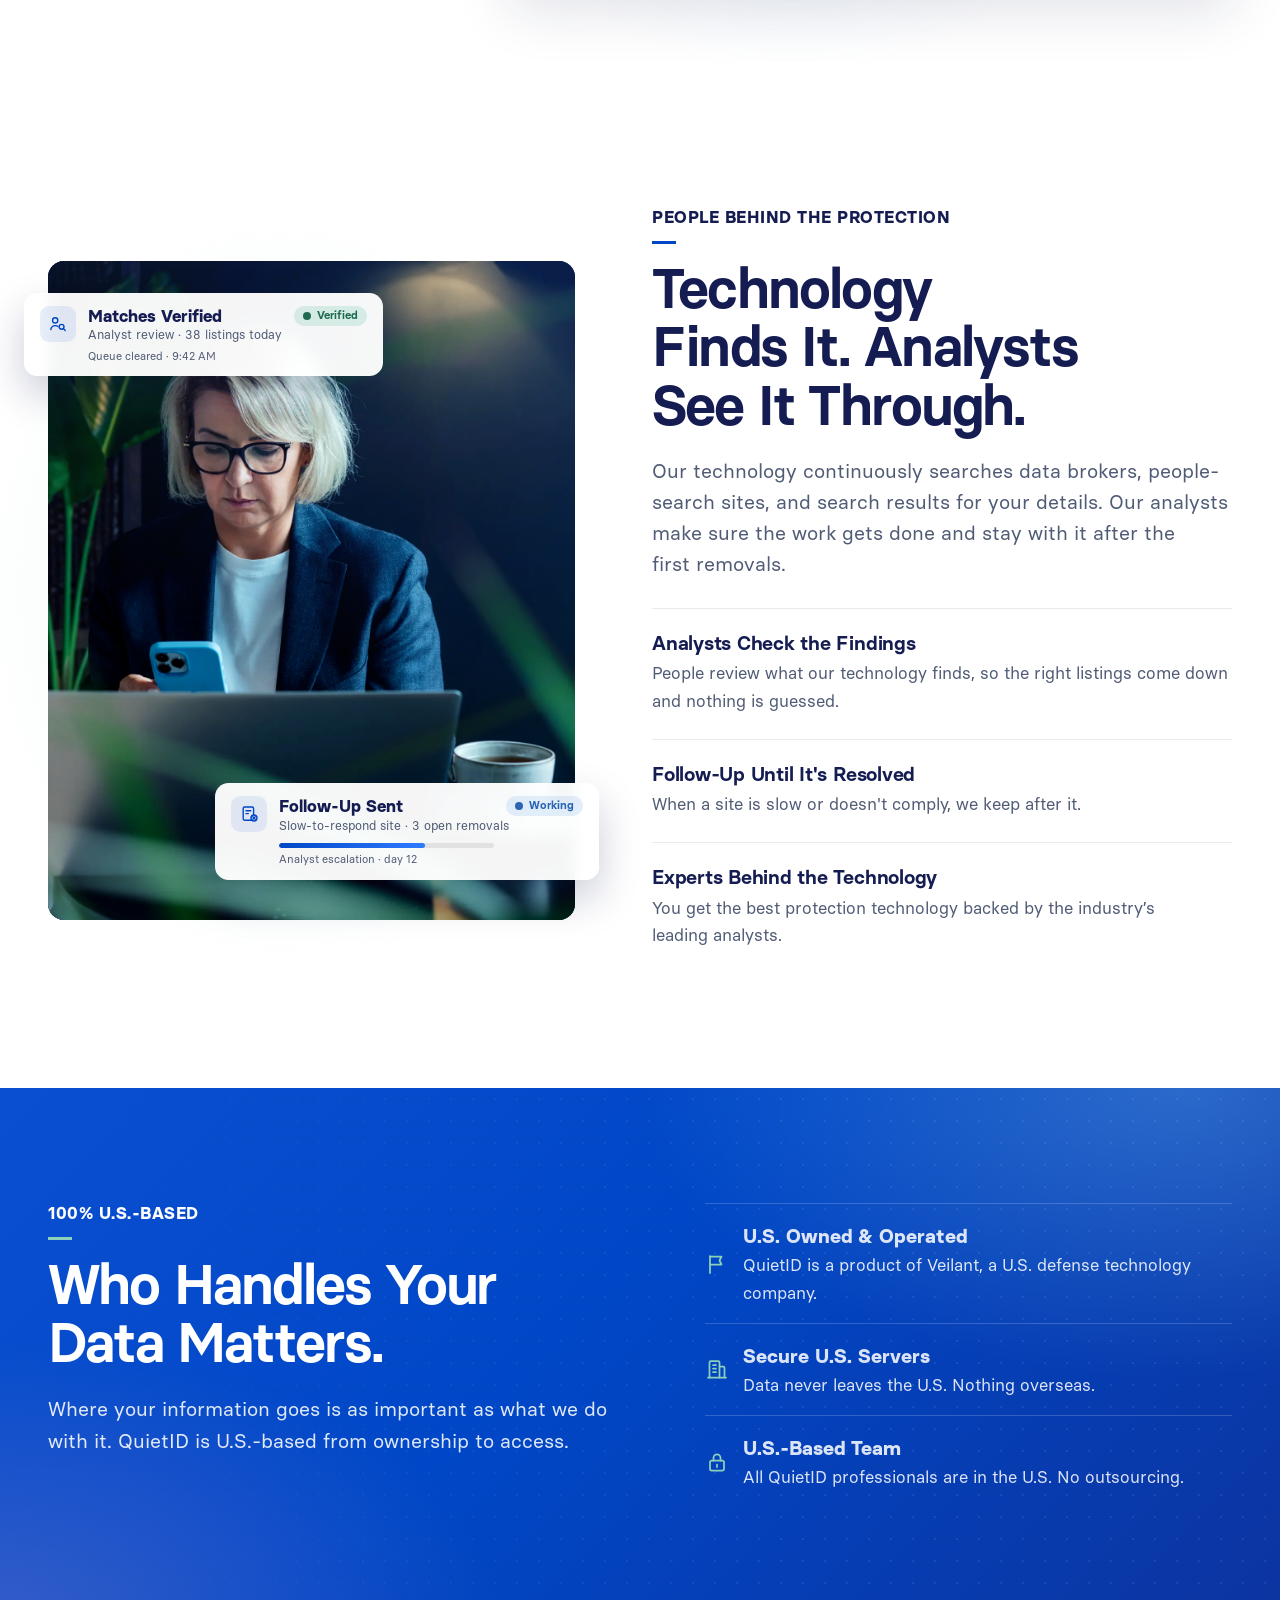
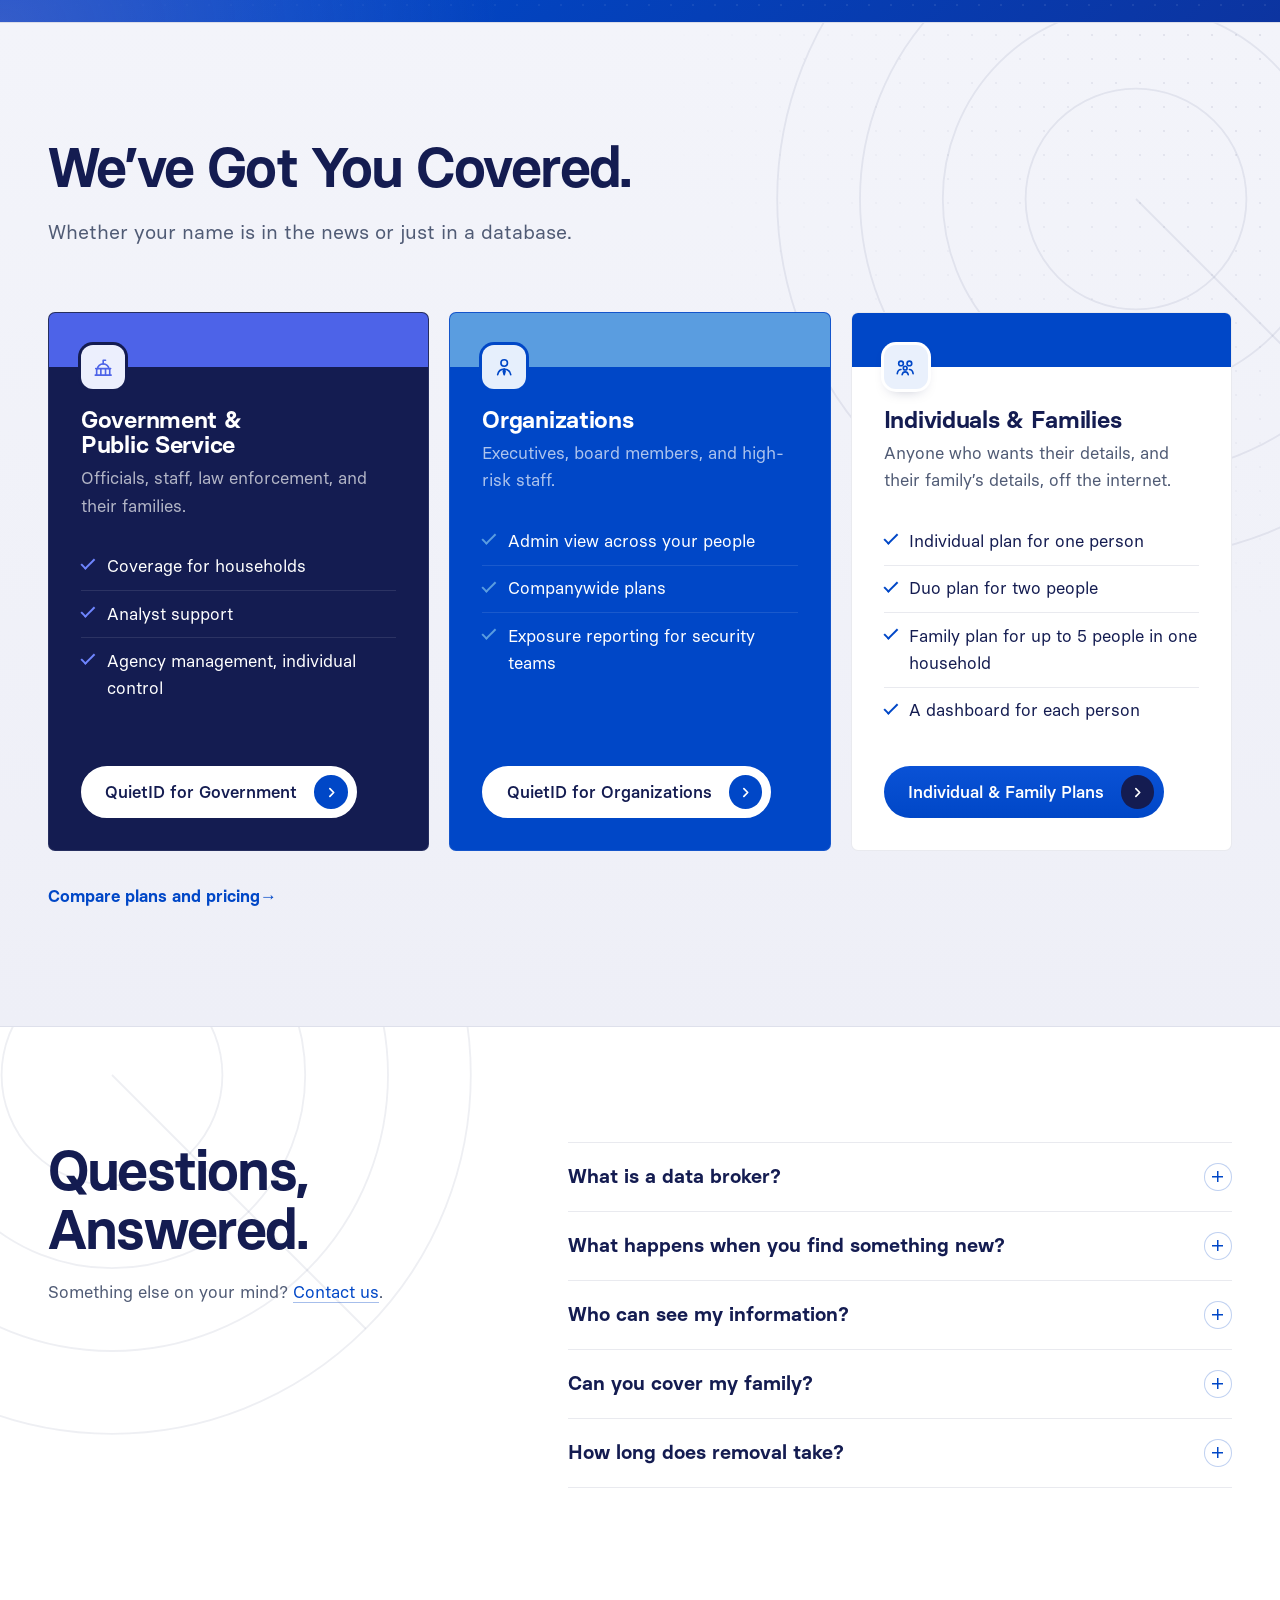
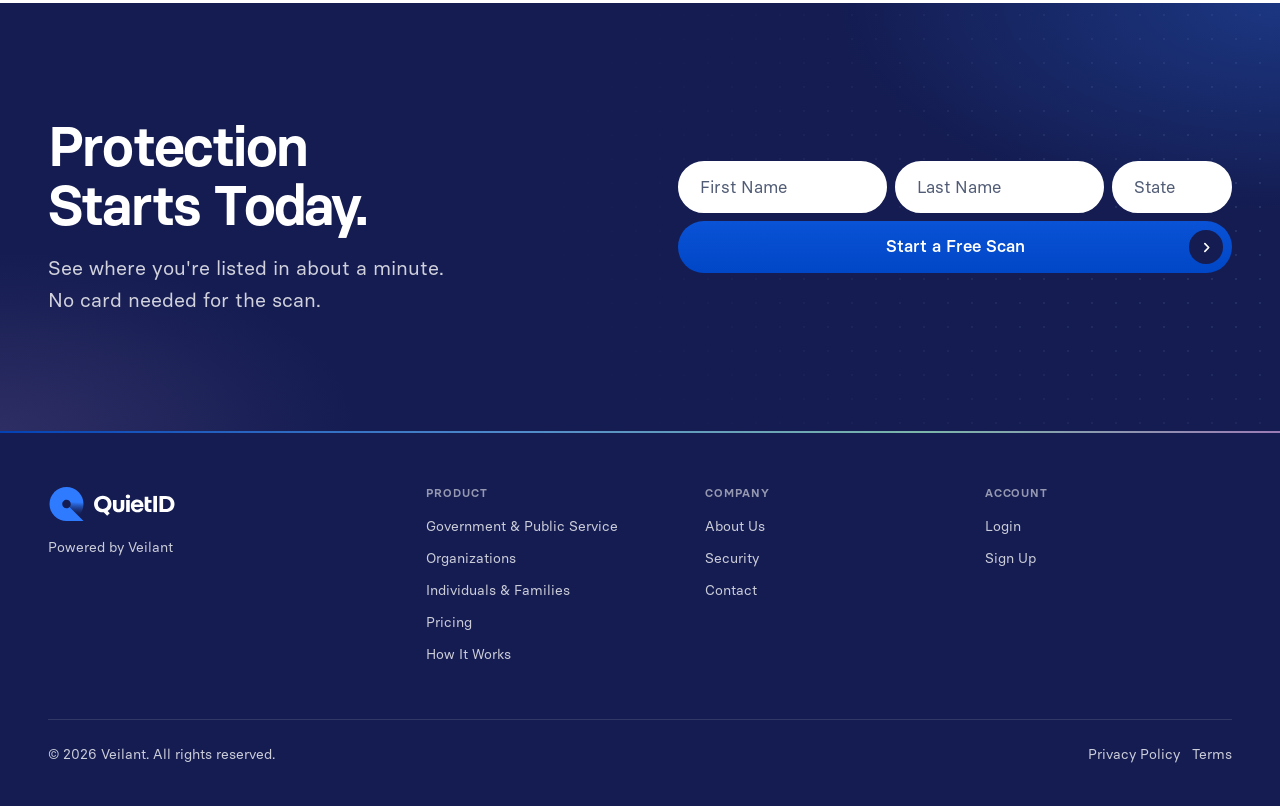
==== commit b7aa0c9c: "Home: tracker label becomes a subhead above the card Co-Authored-By: Claude Opus 5.5 <noreply@anthro" ====
--- a/index.html
+++ b/index.html
@@ -211,11 +211,12 @@
           <li><svg class="qid-icon" aria-hidden="true"><use href="#i-radar"/></svg><span>Alerts when your details show up somewhere new, with next steps</span></li>
         </ul>
       </div>
-      <figure class="qid-track qid-track--play" aria-label="Example: what happened to one listing">
+      <div class="qid-track-col">
+      <h3 class="qid-track-title" id="track-title">One Listing, Start to Finish.</h3>
+      <figure class="qid-track qid-track--play" aria-labelledby="track-title">
         <div class="qid-track__head">
-          <span class="qid-track__label">One Listing, Start to Finish</span>
+          <span class="qid-track__site">people-search-site.com/jordan-ellis</span>
           <span class="qid-track__tag">Illustrative Example</span>
-          <span class="qid-track__site">people-search-site.com/jordan-ellis</span>
           <span class="qid-chip qid-chip--exposed qid-track__alert" role="status">Exposed: Home Address</span>
         </div>
         <ol class="qid-track__steps">
@@ -229,6 +230,7 @@
           <li>A dark-web alert isn&rsquo;t a removal. Leaked data can&rsquo;t be pulled back, so we tell you what was exposed and what to do next.</li>
         </ul>
       </figure>
+      </div>
     </div>
   </section>
 
--- a/assets/css/quietid.css
+++ b/assets/css/quietid.css
@@ -1415,7 +1415,8 @@
   /* "Protection you can see.": headline, dashboard, then body and list */
   .qid-dash-wrap { gap: 0; }
   .qid-dash-wrap__copy { display: contents; }
-  .qid-dash-wrap > .qid-dash, .qid-dash-wrap > .qid-track { order: 1; width: 100%; max-width: none; margin: 1.75rem 0 0; border-radius: .75rem; }
+  .qid-dash-wrap > .qid-dash { order: 1; width: 100%; max-width: none; margin: 1.75rem 0 0; border-radius: .75rem; }
+  .qid-dash-wrap > .qid-track-col { order: 1; width: 100%; margin: 1.75rem 0 0; }
   .qid-dash-wrap__copy p { order: 2; margin-top: 1.75rem; }
   .qid-dash-wrap__copy ul { order: 3; }
   .qid-dash__bar { gap: .5rem; padding: .6rem .9rem; font-size: .8125rem; white-space: nowrap; }
@@ -1802,3 +1803,9 @@
 @keyframes qid-alert-pulse { 0%, 100% { box-shadow: 0 0 0 0 rgba(235, 113, 107, .55); } 50% { box-shadow: 0 0 0 5px rgba(235, 113, 107, 0); } }
 @media (max-width: 920px) { .qid-track--play .qid-track__alert { grid-column: 1 / -1; } }
 @media (prefers-reduced-motion: reduce) { .qid-track__alert::before { animation: none; } }
+
+/* Home: subhead sits above the tracker card */
+.qid-track-col .qid-track-title { margin: 0 0 1rem; }
+.qid-track-col .qid-track { margin: 0; }
+.qid-track--play .qid-track__head { grid-template-columns: minmax(0, 1fr) max-content; }
+.qid-track--play .qid-track__alert { grid-column: 1 / -1; }
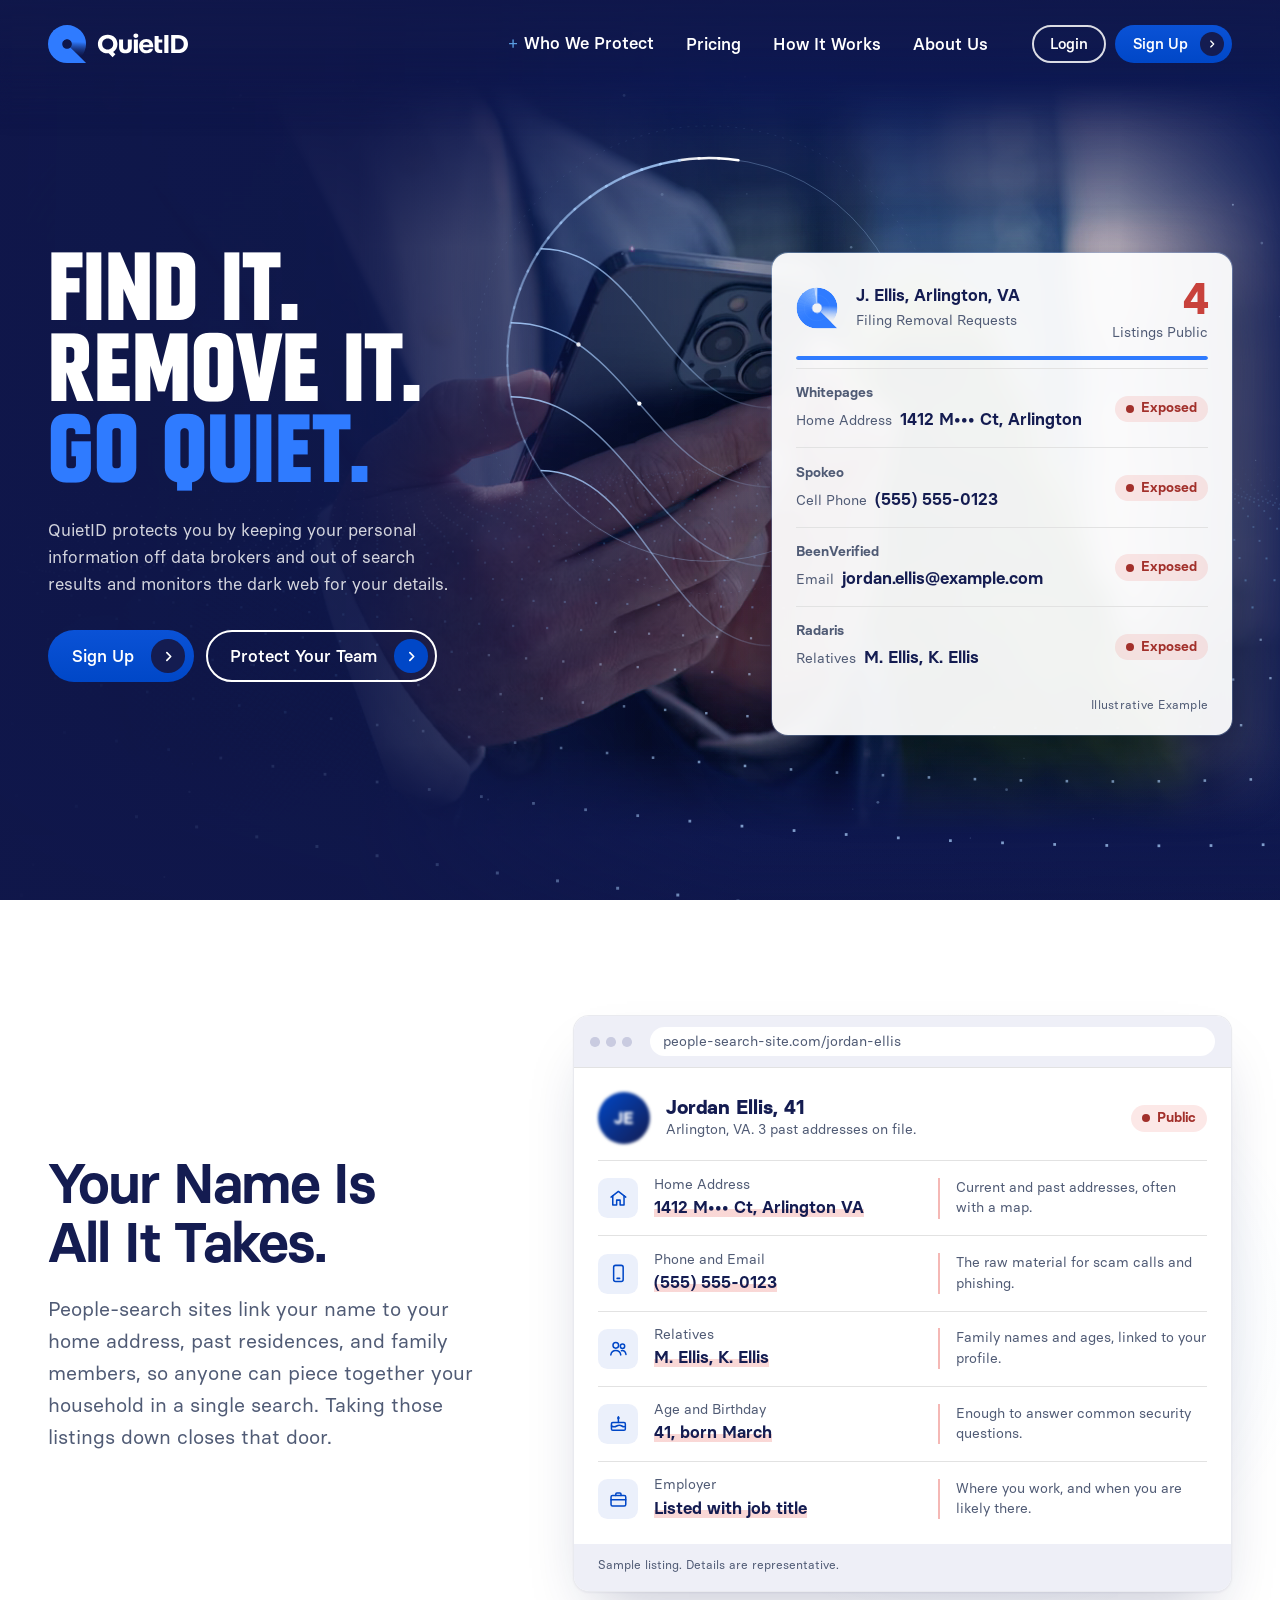
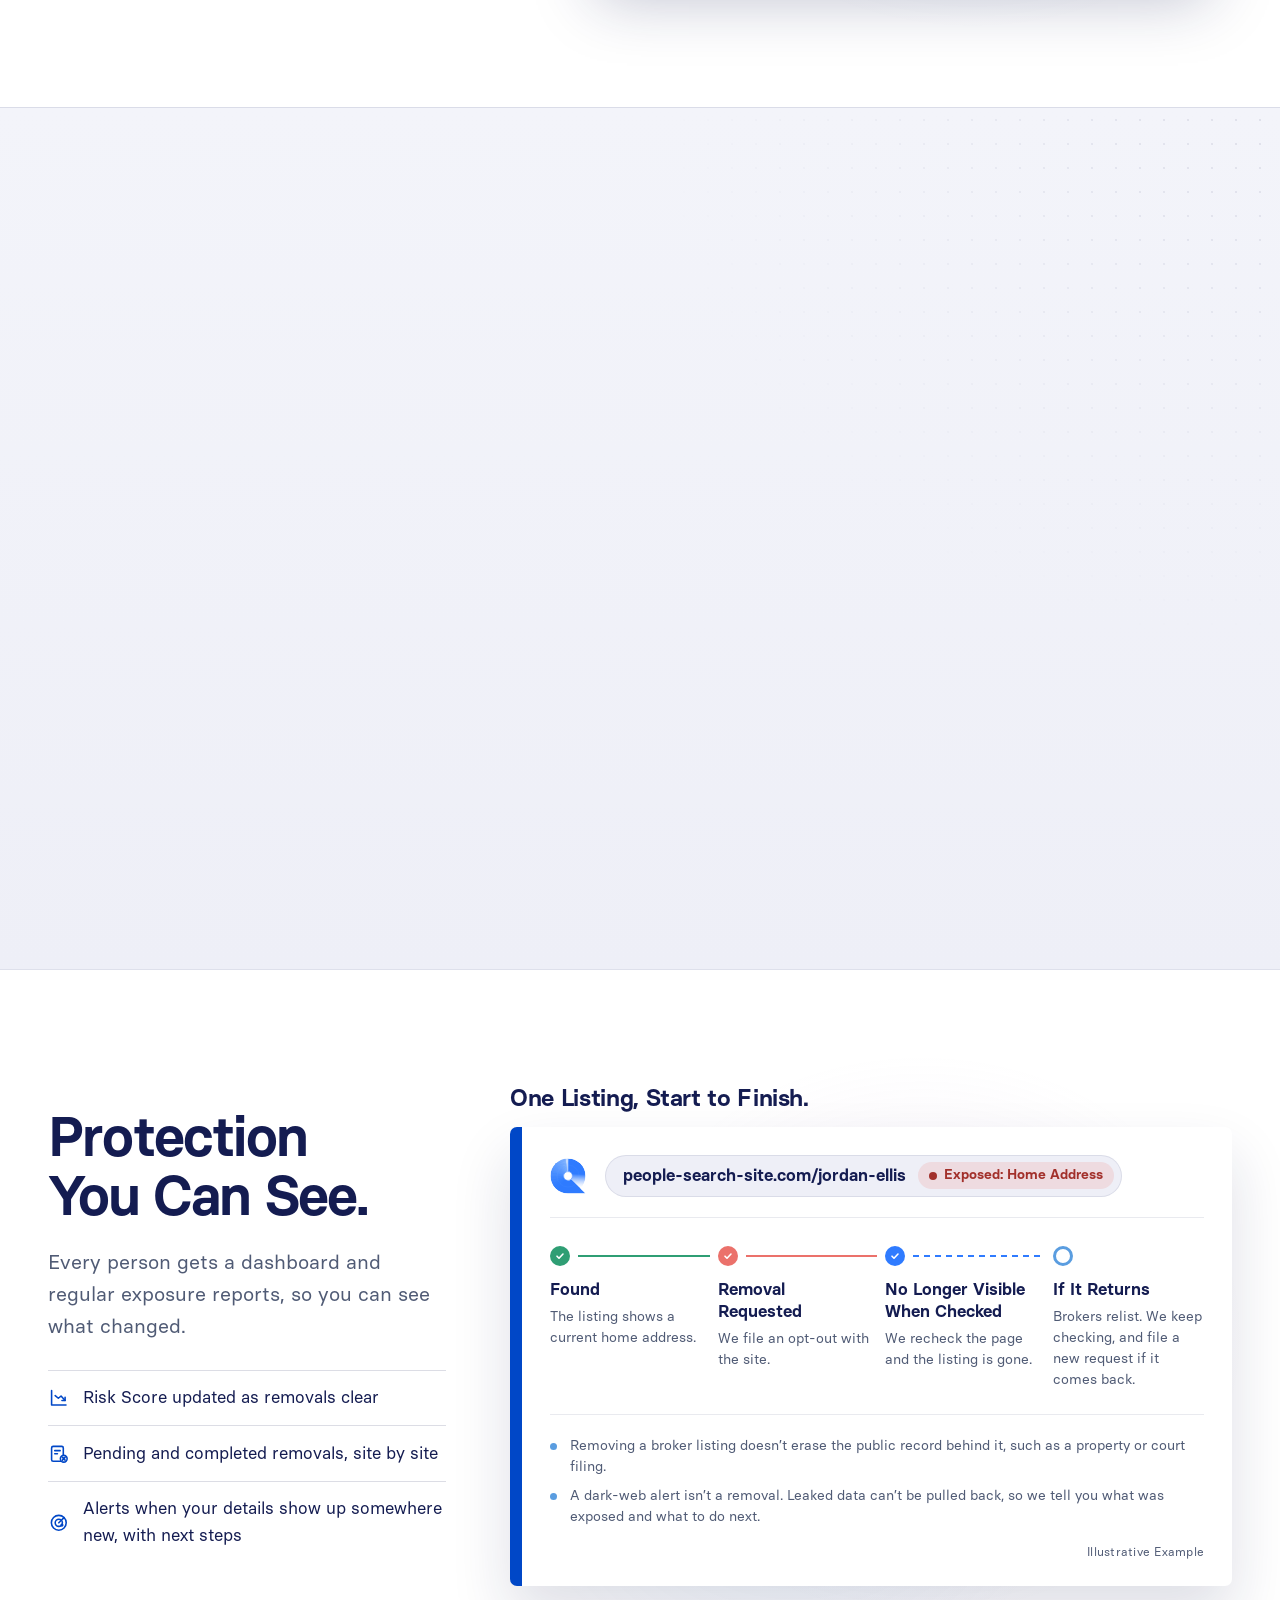
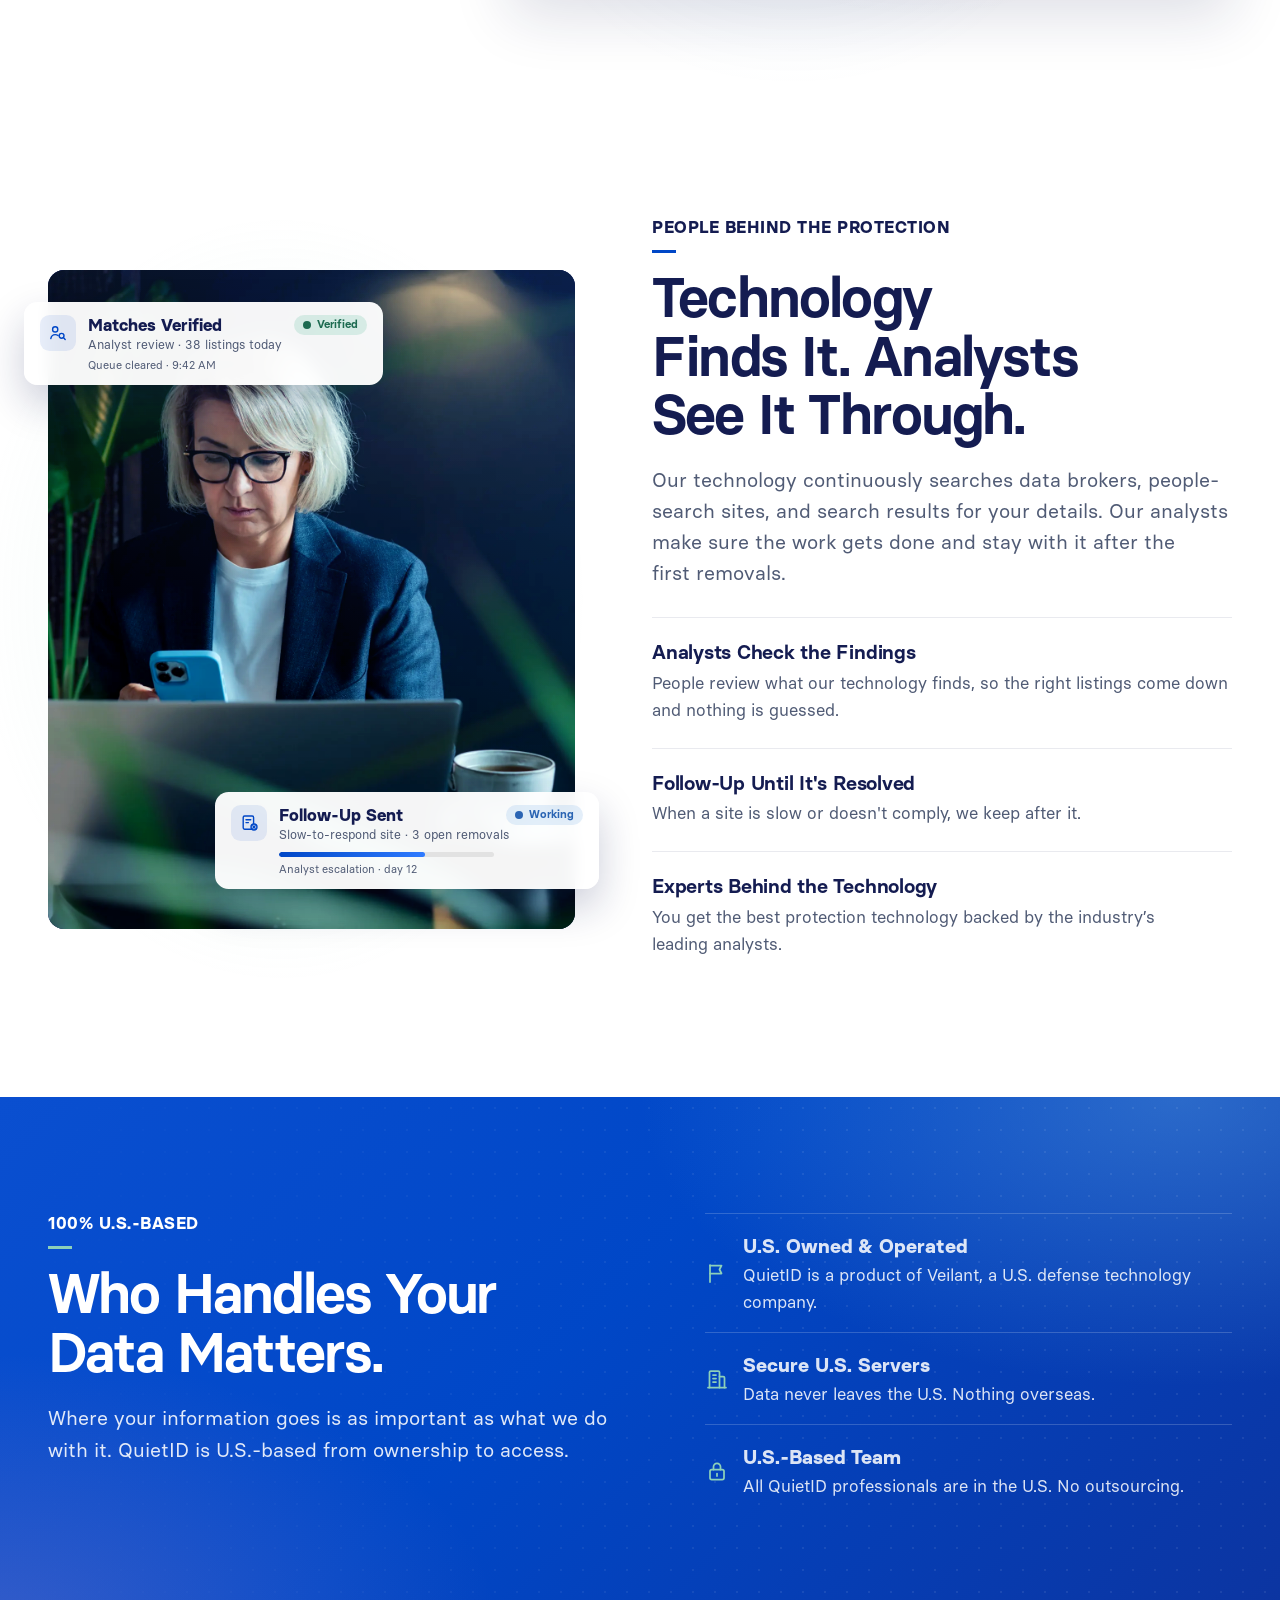
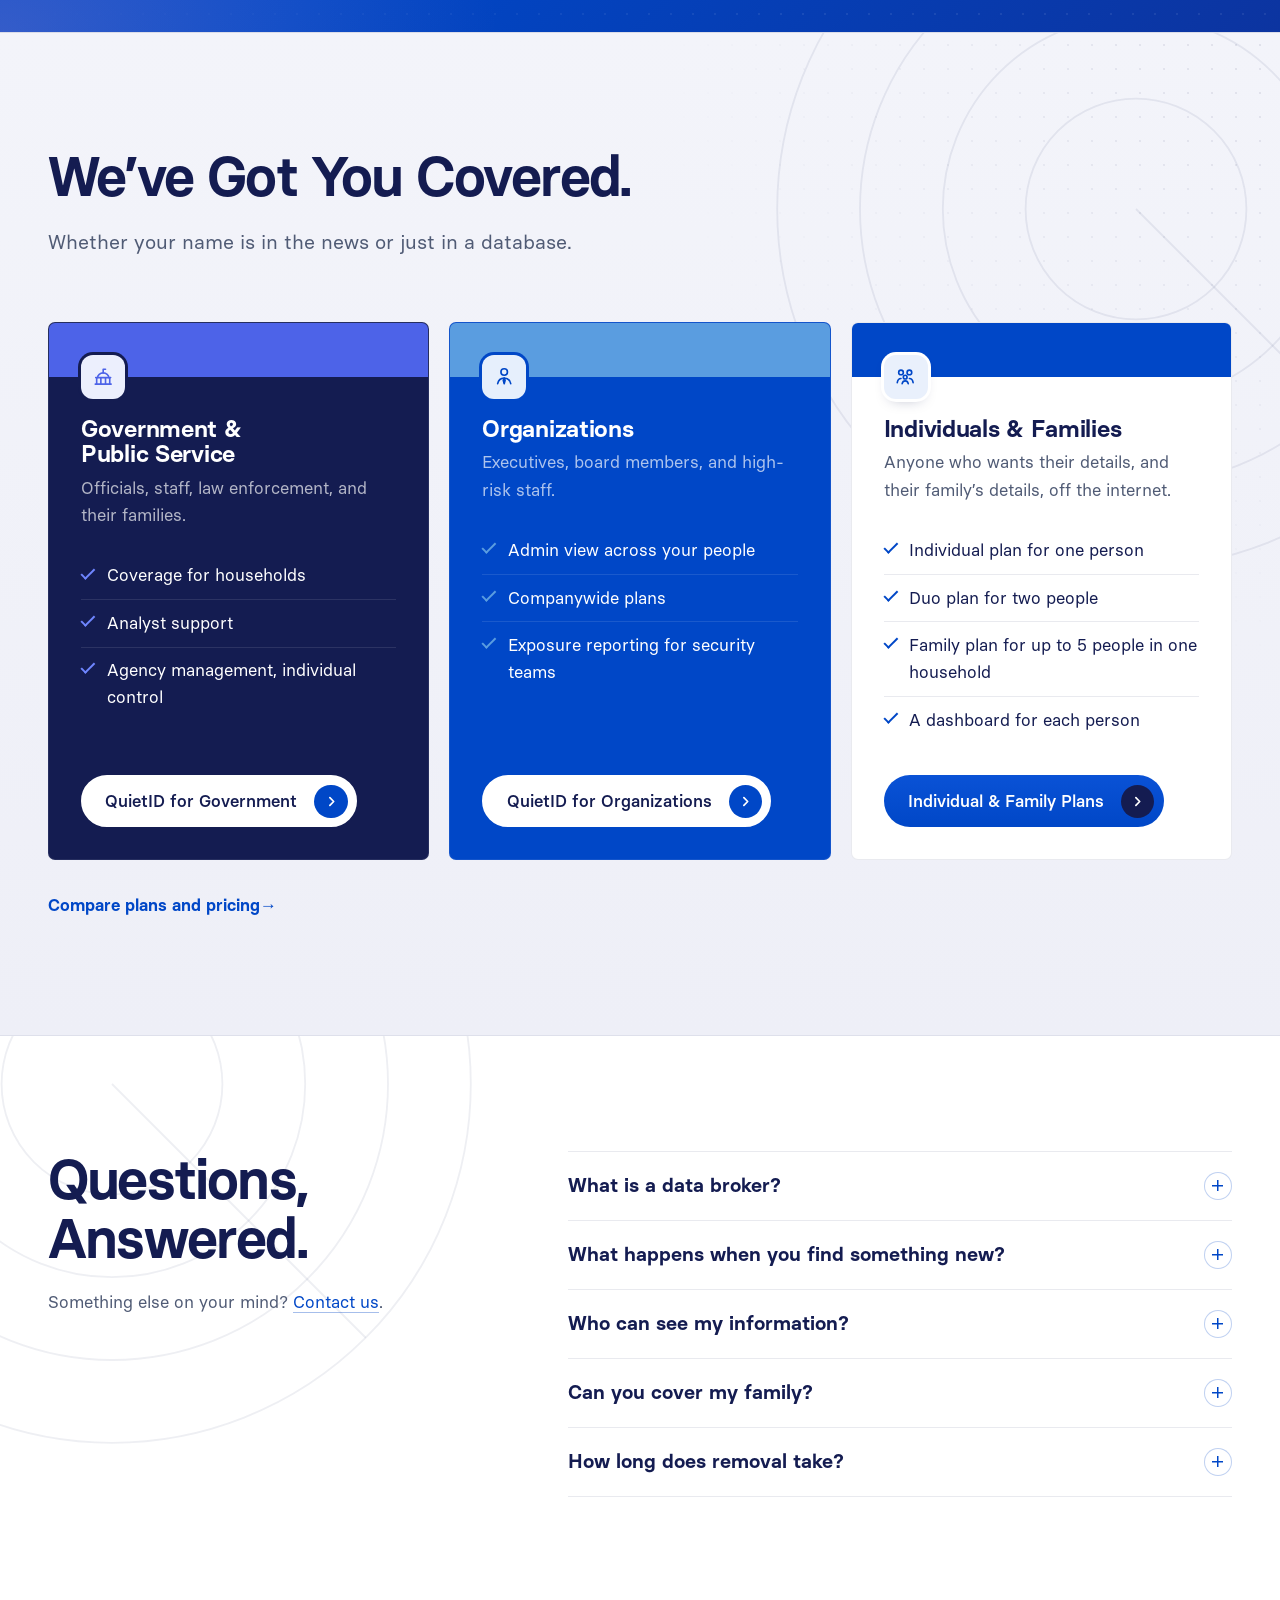
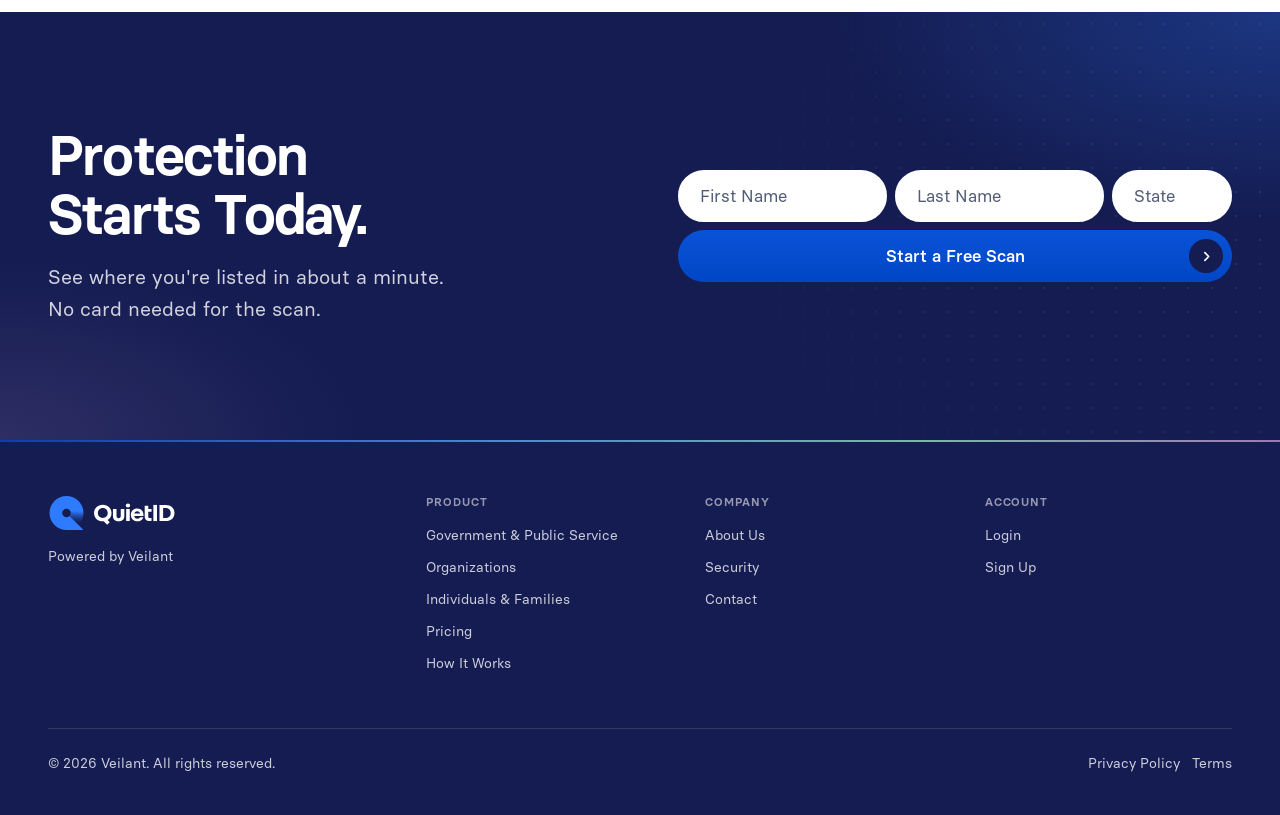
==== commit 13743a0e: "Home tracker: animated Q mark with site and alert in a callout pill Co-Authored-By: Claude Opus 5.5 " ====
--- a/index.html
+++ b/index.html
@@ -215,9 +215,43 @@
       <h3 class="qid-track-title" id="track-title">One Listing, Start to Finish.</h3>
       <figure class="qid-track qid-track--play" aria-labelledby="track-title">
         <div class="qid-track__head">
-          <span class="qid-track__site">people-search-site.com/jordan-ellis</span>
-          <span class="qid-track__tag">Illustrative Example</span>
-          <span class="qid-chip qid-chip--exposed qid-track__alert" role="status">Exposed: Home Address</span>
+          <svg class="qid-exposure__radar qid-track__radar" xmlns="http://www.w3.org/2000/svg" viewBox="0 0 104.85 104.85" aria-hidden="true" focusable="false">
+  <style>
+    .qr-sweep { transform-box: fill-box; transform-origin: center; animation: qr-spin 3.2s linear infinite; }
+    .qr-blip { opacity: 0; transform-box: fill-box; transform-origin: center; animation: qr-blip 3.2s ease-out infinite; }
+    .qr-ping { transform-box: fill-box; transform-origin: center; animation: qr-ping 3.2s ease-out infinite; }
+    .qr-ping--2 { animation-delay: 1.60s; }
+    @keyframes qr-spin { to { transform: rotate(360deg); } }
+    @keyframes qr-blip { 0% { opacity: 1; transform: scale(1.5); } 12% { opacity: 1; transform: scale(1); } 70%, 100% { opacity: 0; transform: scale(1); } }
+    @keyframes qr-ping { 0% { transform: scale(1); opacity: .55; } 100% { transform: scale(4.6); opacity: 0; } }
+    @media (prefers-reduced-motion: reduce) { .qr-sweep, .qr-blip, .qr-ping { animation: none; } .qr-blip { opacity: 1; } .qr-ping { opacity: 0; } }
+  </style>
+  <defs><linearGradient id="qr-grad" x1="43.7574978" y1="31.3199272" x2="42.1474878" y2="64.3251322" gradientUnits="userSpaceOnUse">
+      <stop offset=".0622233" stop-color="#2f7bff"/>
+      <stop offset=".1995101" stop-color="#2f7bff" stop-opacity=".7674224"/>
+      <stop offset=".3844344" stop-color="#2f7bff" stop-opacity=".4945914"/>
+      <stop offset=".5622531" stop-color="#2f7bff" stop-opacity=".2796717"/>
+      <stop offset=".7286882" stop-color="#2f7bff" stop-opacity=".1256619"/>
+      <stop offset=".879256" stop-color="#2f7bff" stop-opacity=".0324481"/>
+      <stop offset="1" stop-color="#2f7bff" stop-opacity="0"/>
+    </linearGradient><clipPath id="qr-clip"><path d="M65.5932587,11.2540327C50.5878818-3.7513442,26.2593558-3.7513442,11.2540327,11.2540327l20.3231571,20.3231571c1.7521636-1.7521636,4.1727421-2.8359122,6.8464559-2.8359122,5.3474275,0,9.6823681,4.3349406,9.6823681,9.6823681,0,2.6737138-1.0838025,5.0942384-2.8359661,6.846402l20.323211,20.323211c15.005377-15.005377,15.005377-39.333849,0-54.339226Z"/><path d="M45.2700477,45.2700477c-1.7521636,1.7521636-4.1726882,2.8359122-6.846402,2.8359122-5.3474275,0-9.6823681-4.3349406-9.6823681-9.6823142,0-2.6737138,1.0837486-5.0942923,2.8359122-6.8464559L11.2540327,11.2540327c-15.005377,15.005377-15.005377,39.333849,0,54.339226,7.5026885,7.5026885,17.3361507,11.2540058,27.169613,11.2540058h38.4235649l-31.5771629-31.5772168Z"/></clipPath></defs>
+  <g transform="translate(14 14)">
+  <circle class="qr-ping" cx="38.4236323" cy="38.4236323" r="9.6823681" fill="none" stroke="#2f7bff" stroke-width=".7"/>
+  <circle class="qr-ping qr-ping--2" cx="38.4236323" cy="38.4236323" r="9.6823681" fill="none" stroke="#2f7bff" stroke-width=".7"/>
+  <g clip-path="url(#qr-clip)">
+    <line x1="8" y1="8" x2="34" y2="34" stroke="#2f7bff" stroke-width="3"/>
+    <path d="M65.5932587,11.2540327C50.5878818-3.7513442,26.2593558-3.7513442,11.2540327,11.2540327l20.3231571,20.3231571c1.7521636-1.7521636,4.1727421-2.8359122,6.8464559-2.8359122,5.3474275,0,9.6823681,4.3349406,9.6823681,9.6823681,0,2.6737138-1.0838025,5.0942384-2.8359661,6.846402l20.323211,20.323211c15.005377-15.005377,15.005377-39.333849,0-54.339226Z" fill="url(#qr-grad)"/>
+    <path d="M45.2700477,45.2700477c-1.7521636,1.7521636-4.1726882,2.8359122-6.846402,2.8359122-5.3474275,0-9.6823681-4.3349406-9.6823681-9.6823142,0-2.6737138,1.0837486-5.0942923,2.8359122-6.8464559L11.2540327,11.2540327c-15.005377,15.005377-15.005377,39.333849,0,54.339226,7.5026885,7.5026885,17.3361507,11.2540058,27.169613,11.2540058h38.4235649l-31.5771629-31.5772168Z" fill="#2f7bff"/>
+    <circle cx="38.4236323" cy="38.4236323" r="24.05" fill="none" stroke="#a9cfff" stroke-opacity=".3" stroke-width=".35"/>
+    <g class="qr-sweep"><circle cx="38.4236323" cy="38.4236323" r="61.48" fill="none"/><path d="M38.4236323 38.4236323L33.96 -22.89L38.85 -23.05Z" fill="#ffffff" fill-opacity="0.750"/><path d="M38.4236323 38.4236323L29.51 -22.41L34.38 -22.92Z" fill="#ffffff" fill-opacity="0.713"/><path d="M38.4236323 38.4236323L25.12 -21.60L29.94 -22.47Z" fill="#a9cfff" fill-opacity="0.677"/><path d="M38.4236323 38.4236323L20.79 -20.47L25.54 -21.69Z" fill="#a9cfff" fill-opacity="0.641"/><path d="M38.4236323 38.4236323L16.56 -19.03L21.20 -20.59Z" fill="#a9cfff" fill-opacity="0.607"/><path d="M38.4236323 38.4236323L12.44 -17.29L16.96 -19.19Z" fill="#a9cfff" fill-opacity="0.573"/><path d="M38.4236323 38.4236323L8.46 -15.26L12.83 -17.47Z" fill="#a9cfff" fill-opacity="0.540"/><path d="M38.4236323 38.4236323L4.64 -12.94L8.84 -15.47Z" fill="#a9cfff" fill-opacity="0.508"/><path d="M38.4236323 38.4236323L1.00 -10.35L5.00 -13.17Z" fill="#a9cfff" fill-opacity="0.477"/><path d="M38.4236323 38.4236323L-2.45 -7.50L1.34 -10.61Z" fill="#a9cfff" fill-opacity="0.447"/><path d="M38.4236323 38.4236323L-5.68 -4.41L-2.12 -7.79Z" fill="#a9cfff" fill-opacity="0.418"/><path d="M38.4236323 38.4236323L-8.67 -1.09L-5.38 -4.72Z" fill="#a9cfff" fill-opacity="0.389"/><path d="M38.4236323 38.4236323L-11.42 2.43L-8.39 -1.42Z" fill="#a9cfff" fill-opacity="0.361"/><path d="M38.4236323 38.4236323L-13.90 6.15L-11.17 2.09Z" fill="#a9cfff" fill-opacity="0.335"/><path d="M38.4236323 38.4236323L-16.11 10.04L-13.67 5.78Z" fill="#a9cfff" fill-opacity="0.309"/><path d="M38.4236323 38.4236323L-18.03 14.07L-15.91 9.66Z" fill="#a9cfff" fill-opacity="0.284"/><path d="M38.4236323 38.4236323L-19.65 18.24L-17.85 13.68Z" fill="#a9cfff" fill-opacity="0.260"/><path d="M38.4236323 38.4236323L-20.96 22.51L-19.50 17.83Z" fill="#a9cfff" fill-opacity="0.237"/><path d="M38.4236323 38.4236323L-21.96 26.87L-20.85 22.10Z" fill="#a9cfff" fill-opacity="0.215"/><path d="M38.4236323 38.4236323L-22.64 31.29L-21.88 26.45Z" fill="#a9cfff" fill-opacity="0.194"/><path d="M38.4236323 38.4236323L-23.00 35.74L-22.59 30.86Z" fill="#a9cfff" fill-opacity="0.174"/><path d="M38.4236323 38.4236323L-23.03 40.21L-22.98 35.31Z" fill="#a9cfff" fill-opacity="0.155"/><path d="M38.4236323 38.4236323L-22.74 44.67L-23.04 39.78Z" fill="#a9cfff" fill-opacity="0.137"/><path d="M38.4236323 38.4236323L-22.12 49.10L-22.78 44.24Z" fill="#a9cfff" fill-opacity="0.120"/><path d="M38.4236323 38.4236323L-21.18 53.47L-22.19 48.68Z" fill="#a9cfff" fill-opacity="0.104"/><path d="M38.4236323 38.4236323L-19.93 57.76L-21.29 53.05Z" fill="#a9cfff" fill-opacity="0.089"/><path d="M38.4236323 38.4236323L-18.37 61.95L-20.07 57.35Z" fill="#a9cfff" fill-opacity="0.075"/><path d="M38.4236323 38.4236323L-16.51 66.01L-18.54 61.55Z" fill="#a9cfff" fill-opacity="0.062"/><path d="M38.4236323 38.4236323L-14.37 69.93L-16.71 65.63Z" fill="#a9cfff" fill-opacity="0.050"/><path d="M38.4236323 38.4236323L-11.94 73.69L-14.58 69.56Z" fill="#a9cfff" fill-opacity="0.039"/><path d="M38.4236323 38.4236323L-9.24 77.25L-12.18 73.33Z" fill="#a9cfff" fill-opacity="0.030"/><path d="M38.4236323 38.4236323L-6.29 80.61L-9.51 76.92Z" fill="#a9cfff" fill-opacity="0.021"/><path d="M38.4236323 38.4236323L-3.11 83.75L-6.59 80.30Z" fill="#a9cfff" fill-opacity="0.014"/><path d="M38.4236323 38.4236323L0.29 86.65L-3.43 83.46Z" fill="#a9cfff" fill-opacity="0.009"/><path d="M38.4236323 38.4236323L3.90 89.29L-0.04 86.38Z" fill="#a9cfff" fill-opacity="0.004"/><path d="M38.4236323 38.4236323L7.68 91.66L3.54 89.05Z" fill="#a9cfff" fill-opacity="0.001"/><line x1="38.4236323" y1="38.4236323" x2="38.42" y2="-23.05" stroke="#a9cfff" stroke-width="1.1"/></g>
+    <g class="qr-blip" style="animation-delay:0.44s"><circle cx="56.81" cy="23.00" r="1.9" fill="#a9cfff"/><circle cx="56.81" cy="23.00" r="4" fill="none" stroke="#a9cfff" stroke-width=".6"/></g><g class="qr-blip" style="animation-delay:1.02s"><circle cx="65.61" cy="51.10" r="1.9" fill="#a9cfff"/><circle cx="65.61" cy="51.10" r="4" fill="none" stroke="#a9cfff" stroke-width=".6"/></g><g class="qr-blip" style="animation-delay:1.64s"><circle cx="36.85" cy="56.36" r="1.9" fill="#a9cfff"/><circle cx="36.85" cy="56.36" r="4" fill="none" stroke="#a9cfff" stroke-width=".6"/></g><g class="qr-blip" style="animation-delay:2.13s"><circle cx="15.04" cy="51.92" r="1.9" fill="#a9cfff"/><circle cx="15.04" cy="51.92" r="4" fill="none" stroke="#a9cfff" stroke-width=".6"/></g><g class="qr-blip" style="animation-delay:2.62s"><circle cx="9.42" cy="24.90" r="1.9" fill="#a9cfff"/><circle cx="9.42" cy="24.90" r="4" fill="none" stroke="#a9cfff" stroke-width=".6"/></g><g class="qr-blip" style="animation-delay:3.02s"><circle cx="31.24" cy="18.69" r="1.9" fill="#a9cfff"/><circle cx="31.24" cy="18.69" r="4" fill="none" stroke="#a9cfff" stroke-width=".6"/></g>
+  </g>
+  </g>
+</svg>
+          <div class="qid-track__callout">
+            <span class="qid-track__site"><span class="qid-nowrap">people-search-site.com/</span><wbr><span class="qid-nowrap">jordan-ellis</span></span>
+            <span class="qid-chip qid-chip--exposed qid-track__alert" role="status">Exposed: Home Address</span>
+          </div>
         </div>
         <ol class="qid-track__steps">
           <li class="is-done"><strong>Found</strong><span>The listing shows a current home address.</span></li>
@@ -229,6 +263,7 @@
           <li>Removing a broker listing doesn&rsquo;t erase the public record behind it, such as a property or court filing.</li>
           <li>A dark-web alert isn&rsquo;t a removal. Leaked data can&rsquo;t be pulled back, so we tell you what was exposed and what to do next.</li>
         </ul>
+        <p class="qid-track__tag qid-track__tag--foot">Illustrative Example</p>
       </figure>
       </div>
     </div>
--- a/assets/css/quietid.css
+++ b/assets/css/quietid.css
@@ -1809,3 +1809,20 @@
 .qid-track-col .qid-track { margin: 0; }
 .qid-track--play .qid-track__head { grid-template-columns: minmax(0, 1fr) max-content; }
 .qid-track--play .qid-track__alert { grid-column: 1 / -1; }
+
+/* Home tracker head: animated Q mark, then the site and alert in a callout pill */
+.qid-track--play .qid-track__head { display: flex; flex-wrap: wrap; align-items: center; gap: .75rem 1rem; }
+.qid-track__radar { width: 3rem; height: 3rem; margin: -.3rem -.2rem -.3rem -.4rem; }
+.qid-track__callout { display: inline-flex; flex-wrap: wrap; align-items: center; gap: .4rem .75rem; min-width: 0; padding: .4rem .45rem .4rem 1.1rem; border-radius: 999px; background: var(--qid-mist); border: 1px solid var(--qid-hair); }
+.qid-track--play .qid-track__site { font-size: var(--qid-step-0); }
+.qid-track--play .qid-track__tag { margin-left: auto; }
+@media (max-width: 920px) {
+  .qid-track--play .qid-track__head { display: grid; grid-template-columns: max-content minmax(0, 1fr); }
+  .qid-track__radar { width: 2.5rem; height: 2.5rem; }
+  .qid-track__callout { flex-direction: column; align-items: flex-start; border-radius: .9rem; padding: .6rem .75rem; }
+  .qid-track--play .qid-track__tag { grid-column: 1 / -1; margin-left: 0; }
+}
+.qid-track__tag--foot { display: block; margin: 1rem 0 0 !important; text-align: right; }
+.qid-track--play .qid-track__site { overflow-wrap: normal; }
+@media (max-width: 920px) { .qid-track__tag--foot { text-align: left; } .qid-track--play .qid-track__site { font-size: var(--qid-step--1); } }
+.qid-nowrap { white-space: nowrap; }
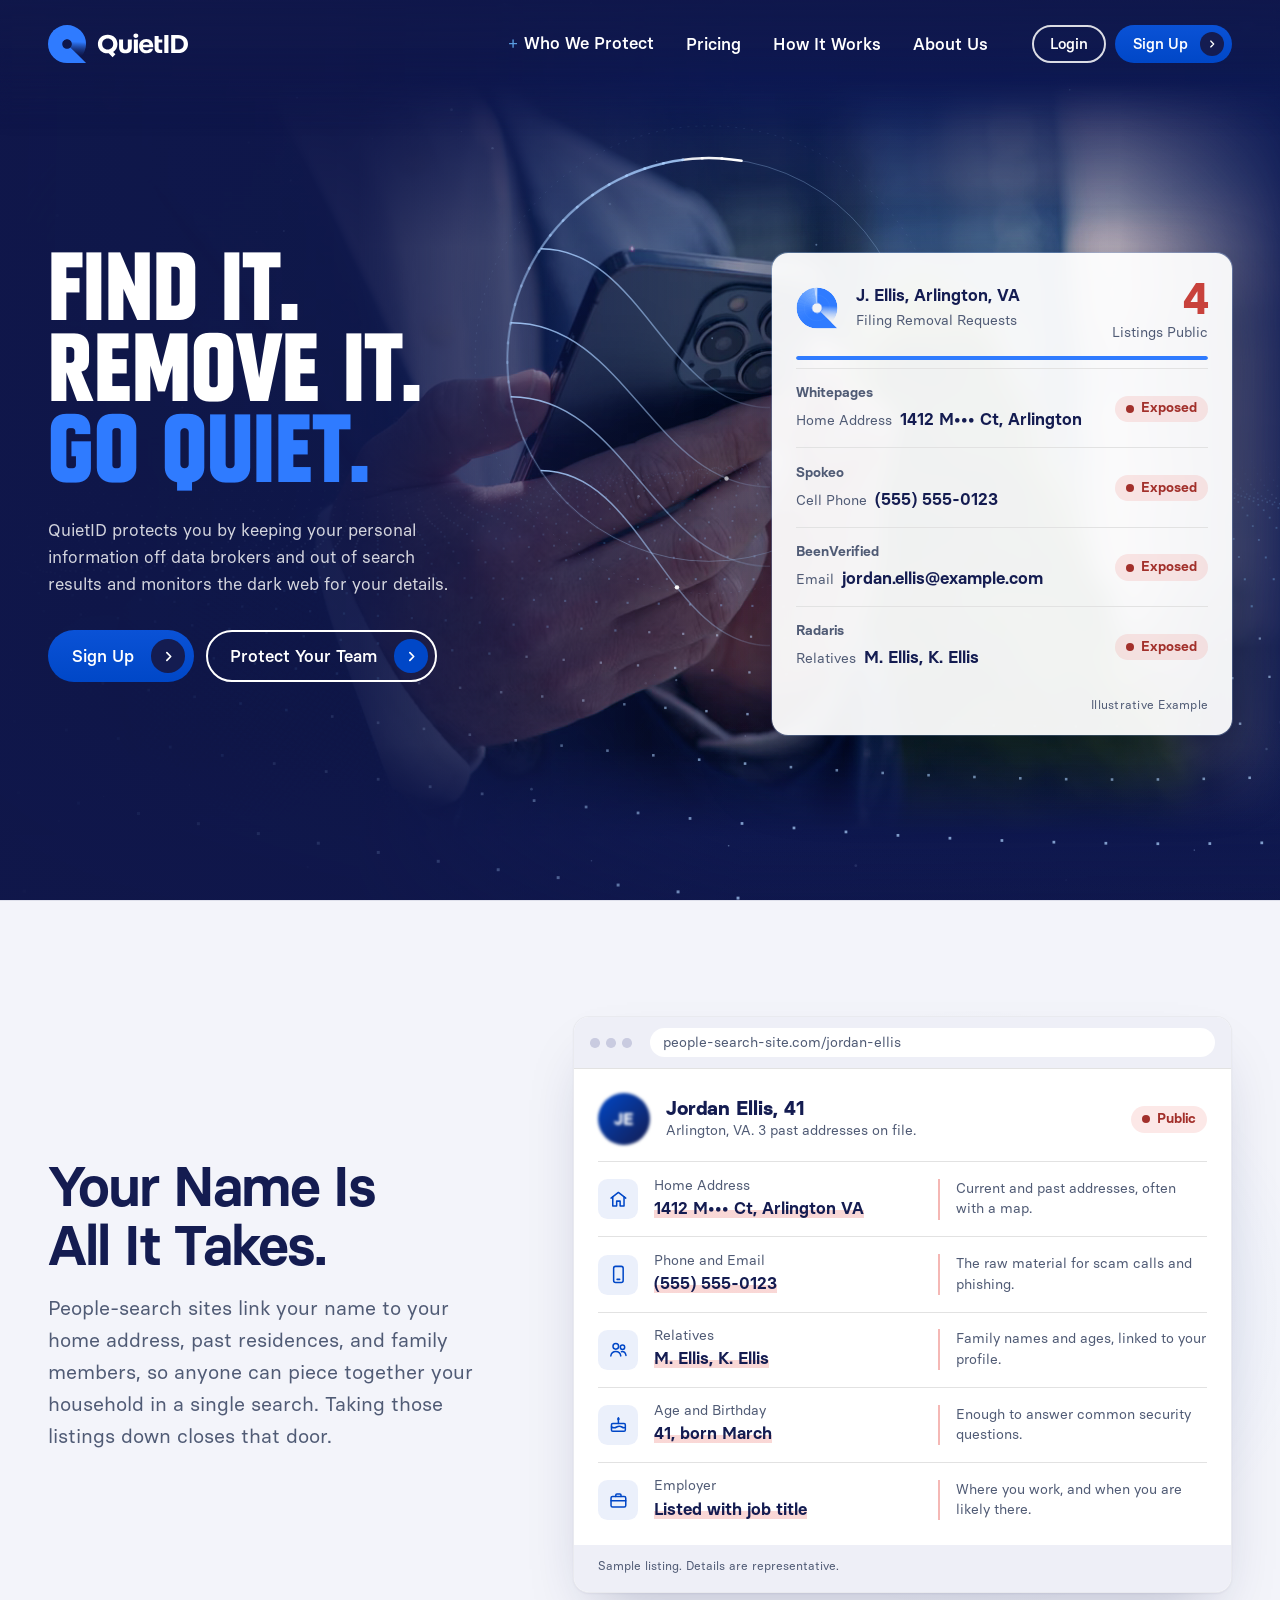
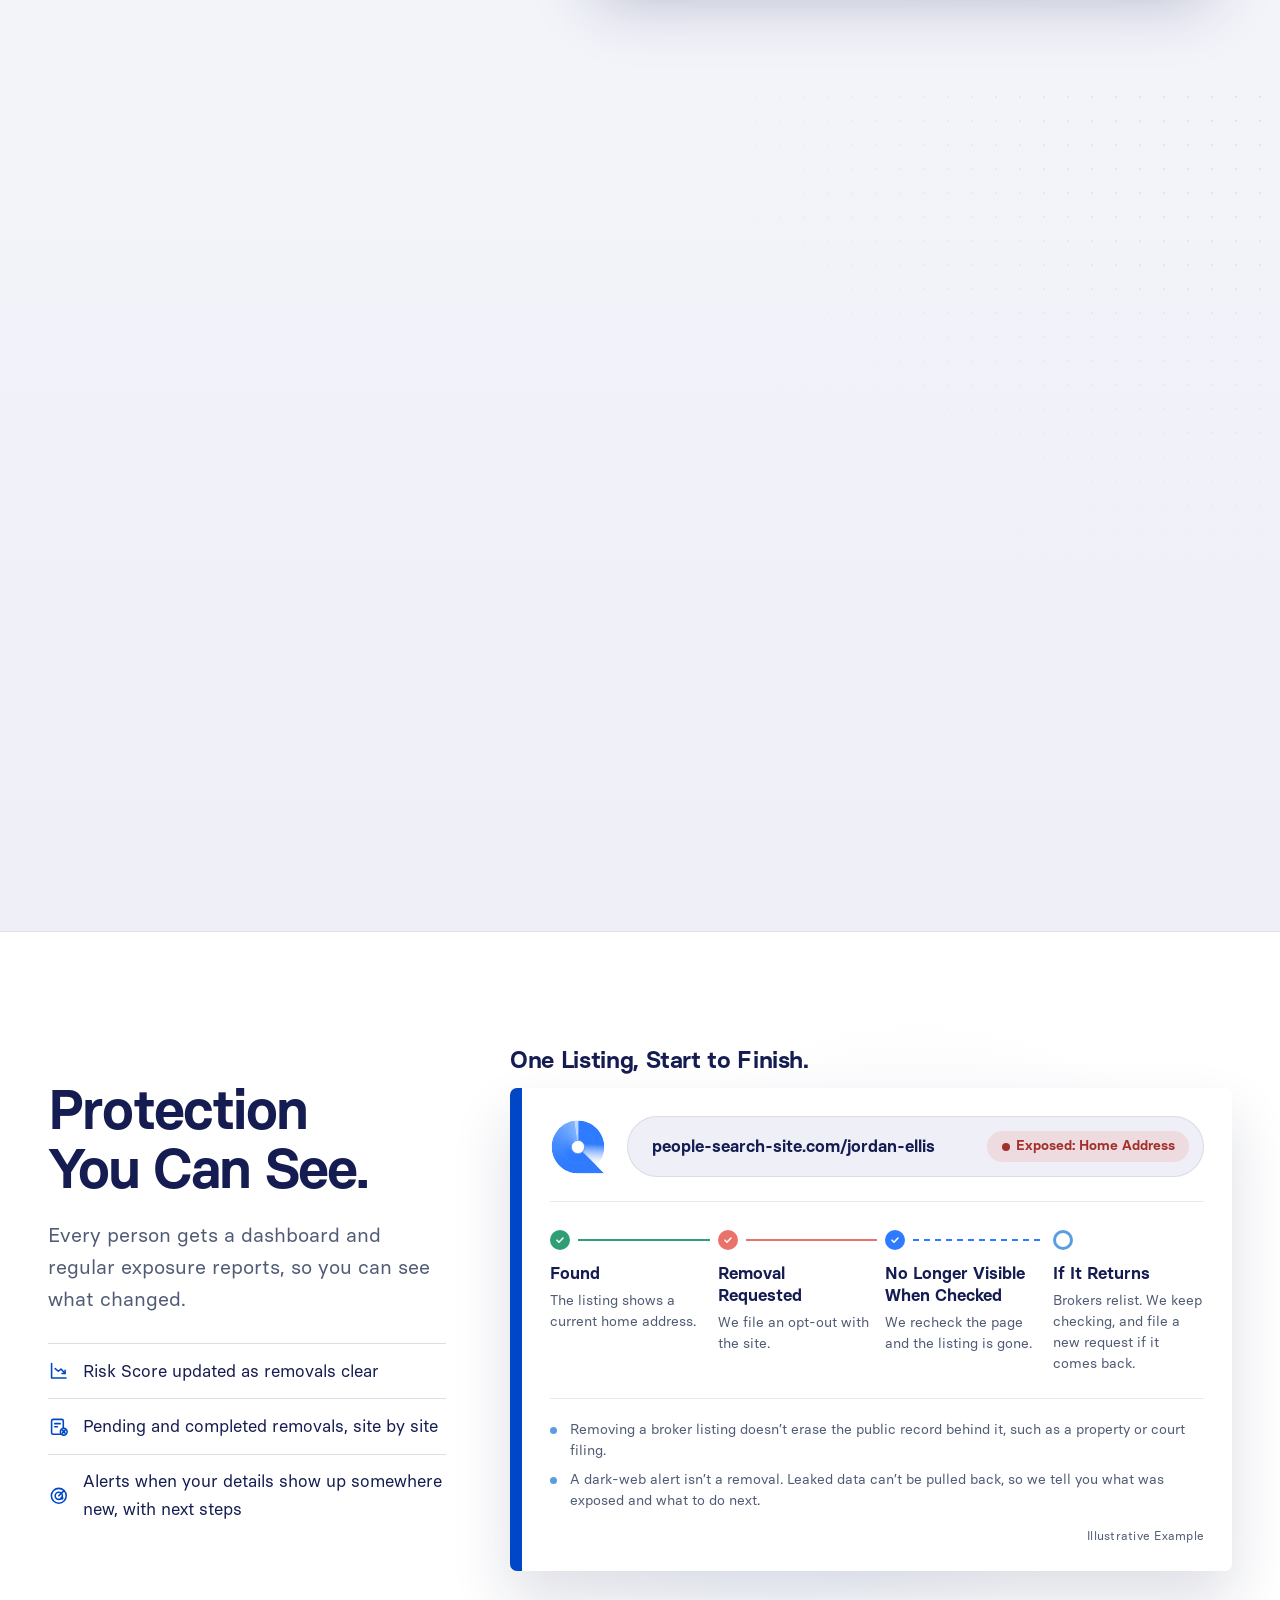
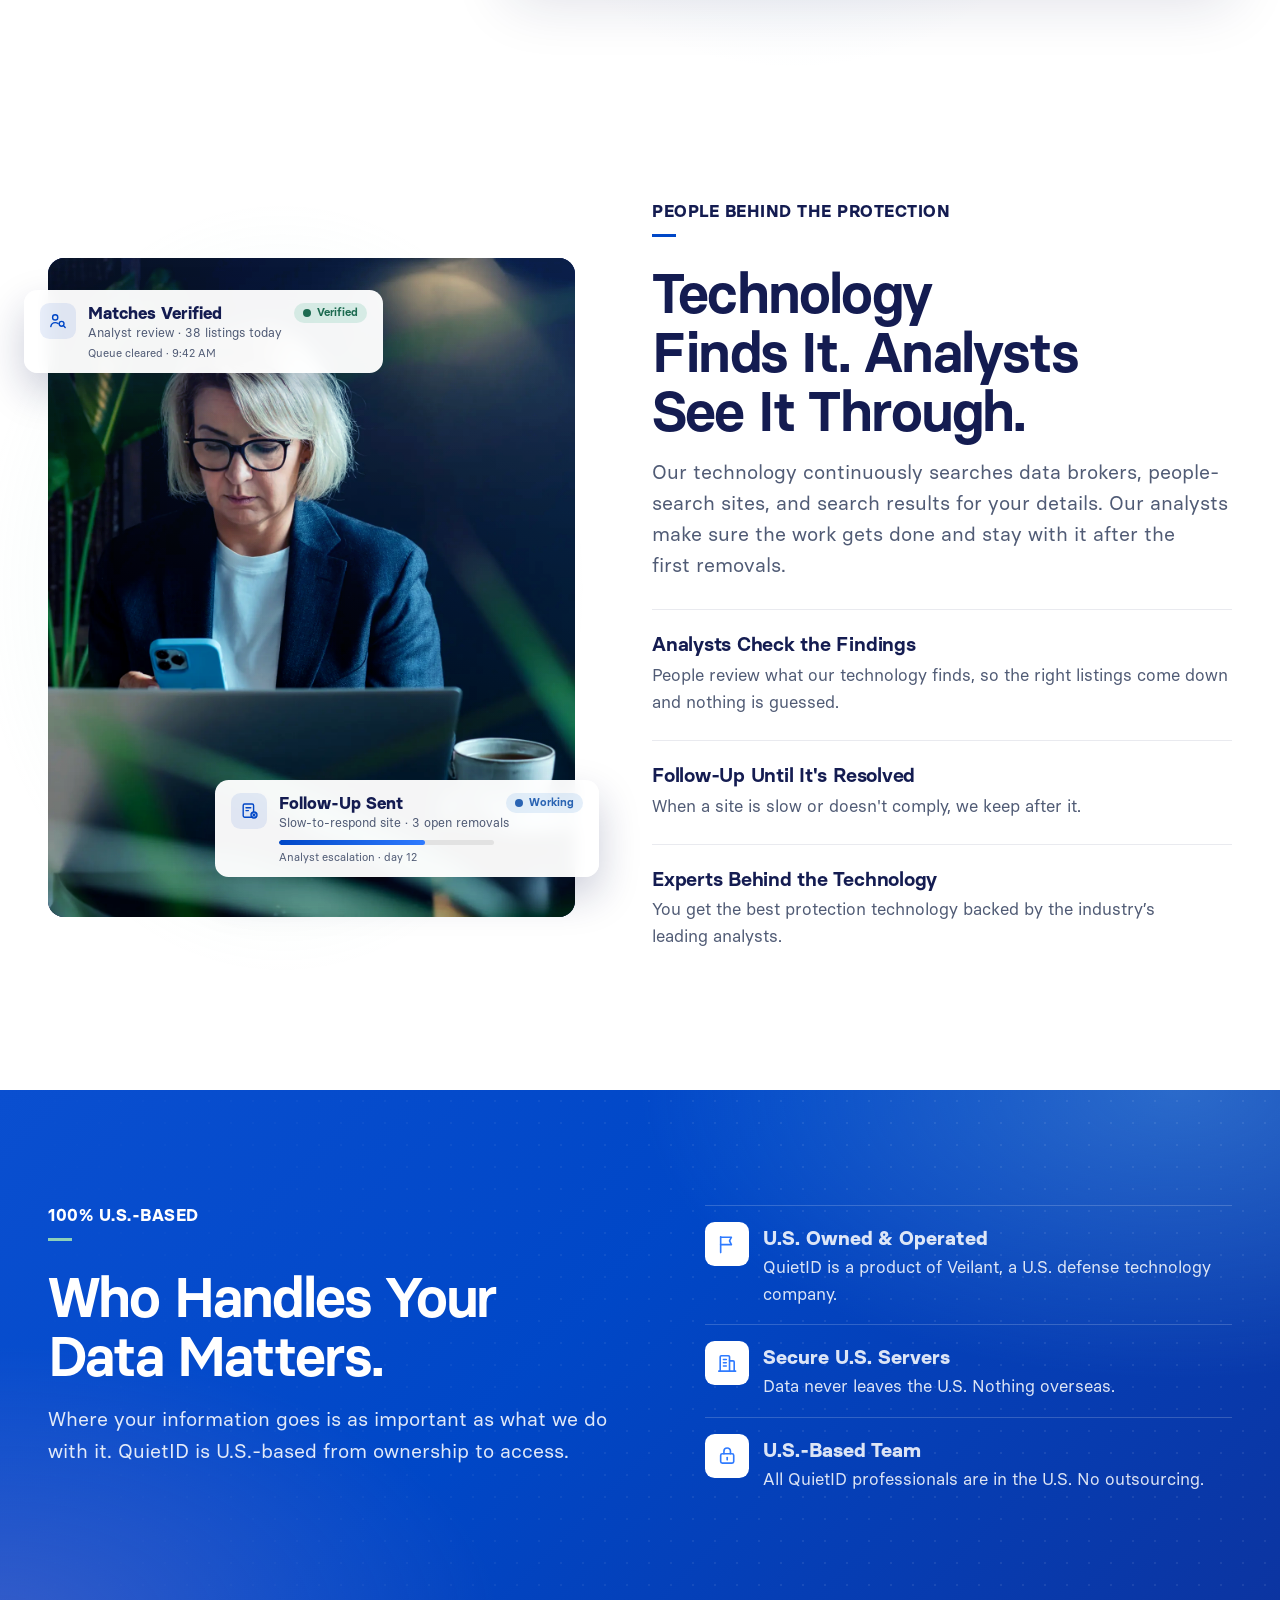
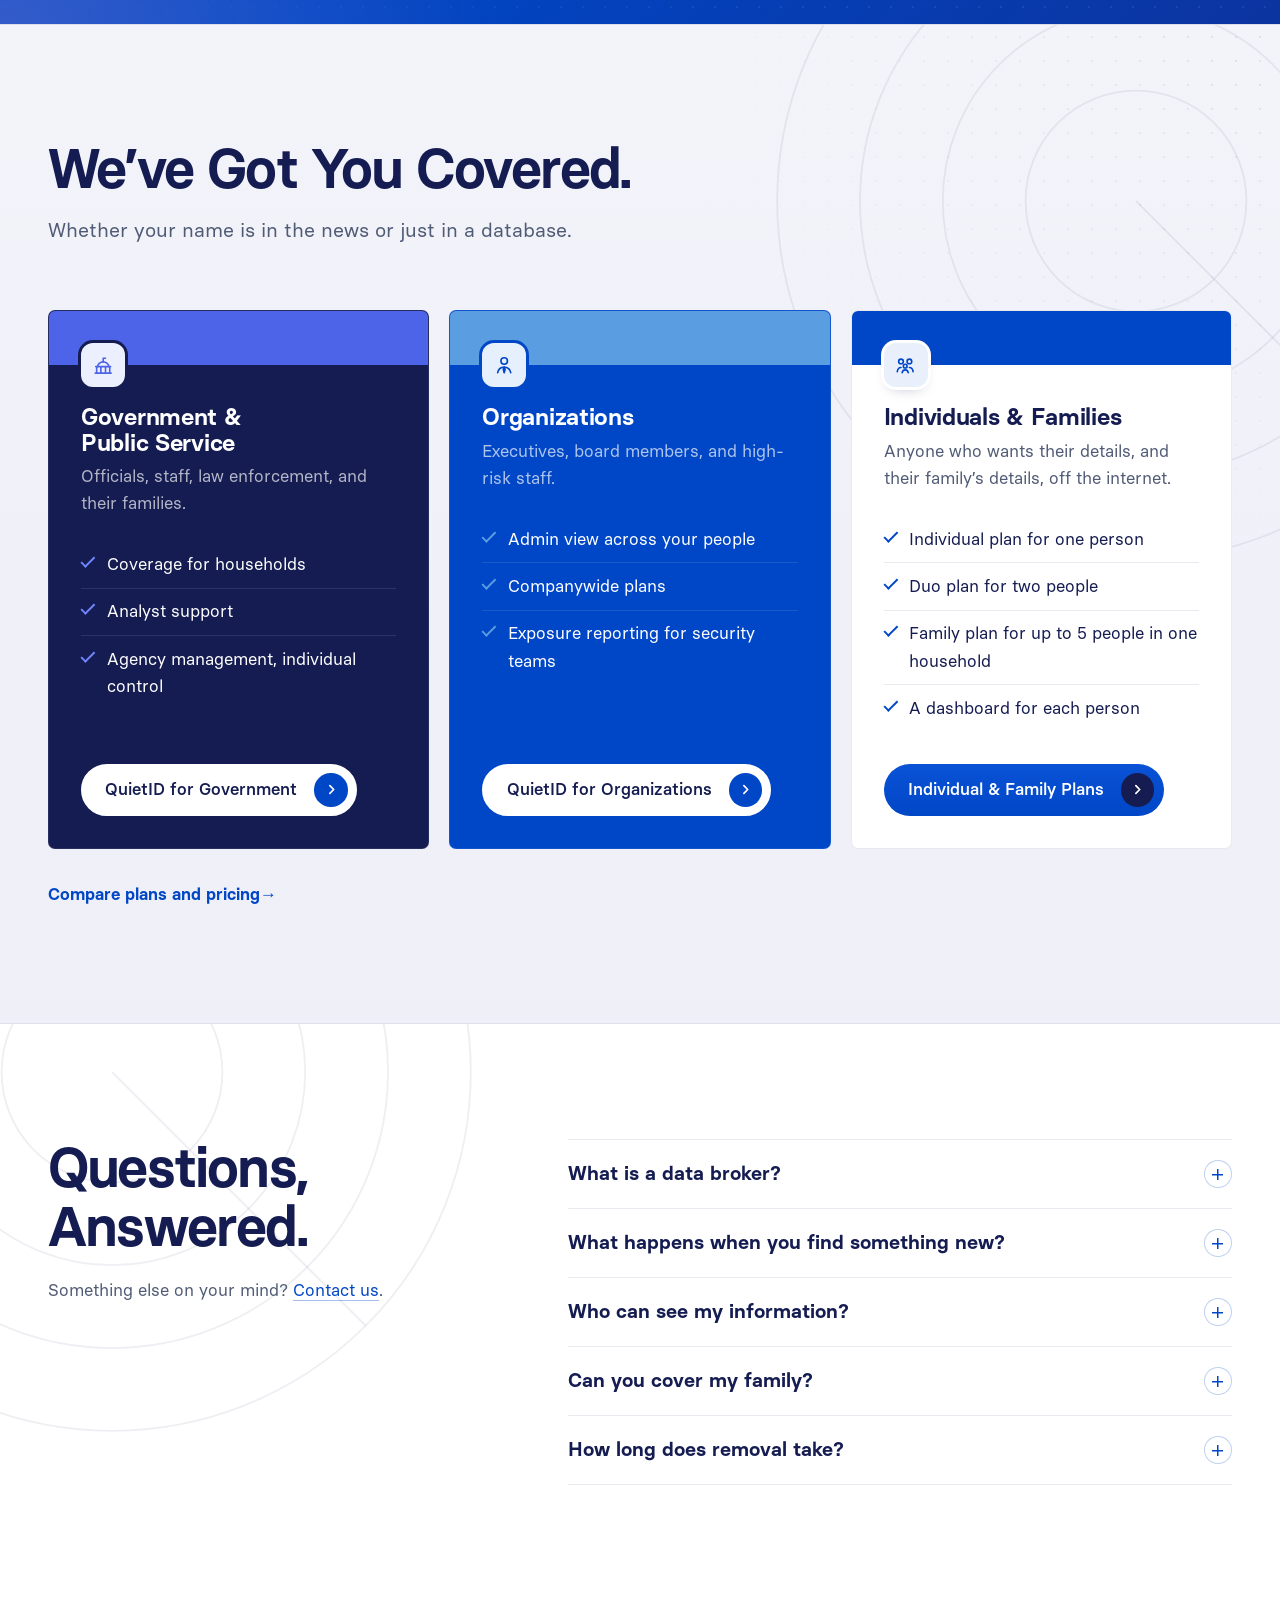
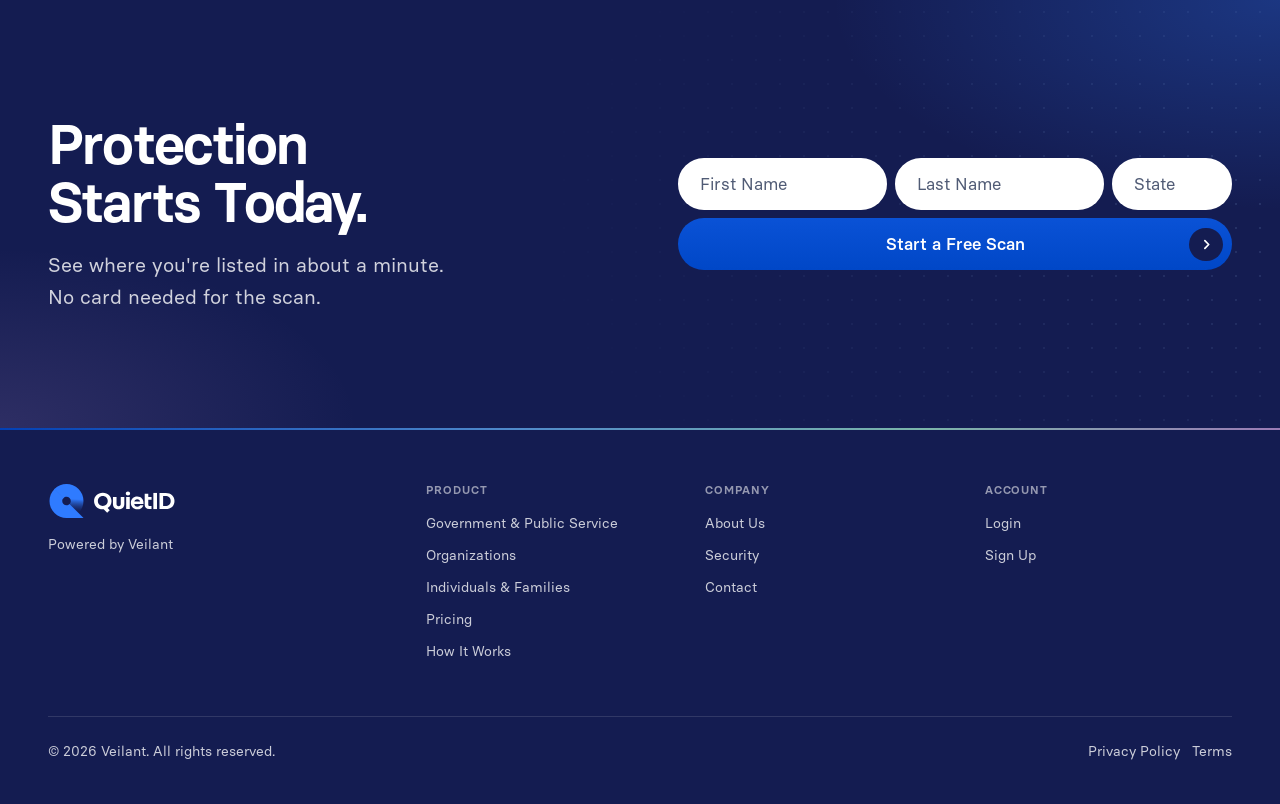
==== commit e53b922d: "FORTH feedback F1-F3: U.S. list icons boxed in QuietID blue, Name section on gray and tightened, eye" ====
--- a/index.html
+++ b/index.html
@@ -136,7 +136,7 @@
   </section>
 
   <!-- WHAT'S OUT THERE -->
-  <section class="qid-section" aria-labelledby="exposed-title" data-feedback="home-exposed">
+  <section class="qid-section qid-section--mist qid-section--join-next" aria-labelledby="exposed-title" data-feedback="home-exposed">
     <div class="qid-wrap qid-exposed">
       <div class="qid-exposed__intro">
         <h2 id="exposed-title">Your Name Is All It Takes.</h2>
@@ -182,7 +182,7 @@
   </section>
 
   <!-- THEME 1: MORE CONTROL -->
-  <section class="qid-section qid-section--gray" aria-labelledby="steps-title" data-feedback="home-steps">
+  <section class="qid-section qid-section--gray qid-section--join-prev" aria-labelledby="steps-title" data-feedback="home-steps">
     <div class="qid-wrap">
       <div class="qid-section__head">
         <p class="qid-kicker">More Control Over Your Exposure</p>
@@ -297,9 +297,9 @@
         <p>Where your information goes is as important as what we do with it. QuietID is U.S.-based from ownership to access.</p>
       </div>
       <ul class="qid-biz__list">
-        <li><svg class="qid-icon" aria-hidden="true"><use href="#i-flag"/></svg><span><strong>U.S. Owned &amp; Operated</strong>QuietID is a product of Veilant, a U.S. defense technology company.</span></li>
-        <li><svg class="qid-icon" aria-hidden="true"><use href="#i-building"/></svg><span><strong>Secure U.S. Servers</strong>Data never leaves the U.S. Nothing overseas.</span></li>
-        <li><svg class="qid-icon" aria-hidden="true"><use href="#i-lock"/></svg><span><strong>U.S.-Based Team</strong>All QuietID professionals are in the U.S. No outsourcing.</span></li>
+        <li><span class="qid-biz__icon"><svg class="qid-icon" aria-hidden="true"><use href="#i-flag"/></svg></span><span><strong>U.S. Owned &amp; Operated</strong>QuietID is a product of Veilant, a U.S. defense technology company.</span></li>
+        <li><span class="qid-biz__icon"><svg class="qid-icon" aria-hidden="true"><use href="#i-building"/></svg></span><span><strong>Secure U.S. Servers</strong>Data never leaves the U.S. Nothing overseas.</span></li>
+        <li><span class="qid-biz__icon"><svg class="qid-icon" aria-hidden="true"><use href="#i-lock"/></svg></span><span><strong>U.S.-Based Team</strong>All QuietID professionals are in the U.S. No outsourcing.</span></li>
       </ul>
     </div>
   </section>
--- a/assets/css/quietid.css
+++ b/assets/css/quietid.css
@@ -14,7 +14,7 @@
 :root {
   /* color — Veilant palette */
   --qid-blue: #0047c7;      /* Primary Brand Blue — buttons, enterprise band */
-  --qid-signal: #2f7bff;    /* QuietID symbol blue — logo mark only */
+  --qid-signal: #2f7bff;    /* QuietID blue — logo mark and icon accents */
   --qid-navy: #141c51;      /* Navy */
   --qid-sky: #5a9de0;       /* Accent Blue — highlights only, never a background */
   --qid-slate: #505b75;     /* Slate — secondary text */
@@ -1826,3 +1826,48 @@
 .qid-track--play .qid-track__site { overflow-wrap: normal; }
 @media (max-width: 920px) { .qid-track__tag--foot { text-align: left; } .qid-track--play .qid-track__site { font-size: var(--qid-step--1); } }
 .qid-nowrap { white-space: nowrap; }
+
+/* Home tracker head, sized up: larger Q mark, pill spans the card */
+.qid-track--play .qid-track__head { flex-wrap: nowrap; gap: 1rem; padding-bottom: 1.5rem; }
+.qid-track__radar { width: 3.75rem; height: 3.75rem; margin: -.35rem -.15rem -.35rem -.4rem; }
+.qid-track__callout { flex: 1 1 auto; justify-content: space-between; gap: .6rem 1rem; padding: .85rem .85rem .85rem 1.5rem; }
+.qid-track--play .qid-track__site { font-size: var(--qid-step-1); }
+.qid-track--play .qid-track__alert { padding: .45rem .9rem; font-size: var(--qid-step-0); }
+@media (max-width: 920px) {
+  .qid-track--play .qid-track__head { display: flex; gap: .75rem; }
+  .qid-track__radar { width: 3rem; height: 3rem; }
+  .qid-track__callout { padding: .8rem 1rem; gap: .55rem; }
+  .qid-track--play .qid-track__site { font-size: var(--qid-step--1); }
+  .qid-track--play .qid-track__alert { font-size: var(--qid-step--1); padding: .35rem .75rem; }
+}
+@media (min-width: 921px) {
+  .qid-track--play .qid-track__site { font-size: 1.0625rem; }
+  .qid-track--play .qid-track__alert { font-size: .875rem; }
+}
+@media (min-width: 1200px) { .qid-track__callout { flex-wrap: nowrap; } }
+@media (min-width: 921px) and (max-width: 1199px) { .qid-track__callout { flex-direction: column; align-items: flex-start; border-radius: 1.1rem; padding: .85rem 1.25rem; } }
+.qid-track__radar { width: 4.5rem; height: 4.5rem; margin: -.45rem -.2rem -.45rem -.5rem; }
+@media (max-width: 920px) { .qid-track__radar { width: 3.5rem; height: 3.5rem; } }
+
+/* ==========================================================================
+   FORTH feedback, Nov 25, 2026
+   ========================================================================== */
+
+/* F1 · U.S.-based list (Home, Government): icons top-aligned, in a solid white rounded box, QuietID blue */
+.qid-biz__list li { align-items: flex-start; }
+.qid-biz__list li .qid-biz__icon { flex: none; display: grid; place-items: center; width: 2.75rem; height: 2.75rem; border-radius: .6rem; background: var(--qid-white); color: var(--qid-signal); font-weight: inherit; }
+.qid-biz__list .qid-biz__icon .qid-icon { width: 1.4rem; height: 1.4rem; color: var(--qid-signal); opacity: 1; --qid-icon-bg: var(--qid-white); }
+
+/* F2 · Home: "Your Name Is All It Takes" sits on the same gray as the steps below, joined into one band, a little tighter */
+section.qid-section--mist { background: radial-gradient(38% 55% at 76% 52%, rgba(90, 157, 224, .13), transparent 70%), #f3f4fa; border-top: 1px solid var(--qid-hair); }
+.qid-section--join-next { padding-bottom: calc(var(--qid-section) * .8); }
+.qid-section--join-prev { padding-top: calc(var(--qid-section) * .8); border-top: 0; }
+
+/* F3 · Eyebrow › headline › body rhythm, site-wide: more room under the eyebrow rule, a little less between headline and body */
+.qid-kicker { margin-bottom: 1.75rem !important; }
+.qid-eyebrow { margin-bottom: 1.75rem; }
+@media (max-width: 920px) { .qid-page-hero--image .qid-eyebrow { margin-bottom: 36svh; } }
+.qid-section__head h2 + p, .qid-split__copy > h2 + p, .qid-band__copy > h2 + p, .qid-biz h2 + p { margin-top: 1rem; }
+/* on phones these two put a listing or photo between headline and body, so their mobile spacing stays as is */
+@media (min-width: 921px) { .qid-focus__copy > h2 + p, .qid-exposed__intro h2 + p { margin-top: 1rem; } }
+.qid-page-hero h1 + .qid-page-hero__lede { margin-top: 1.25rem; }
